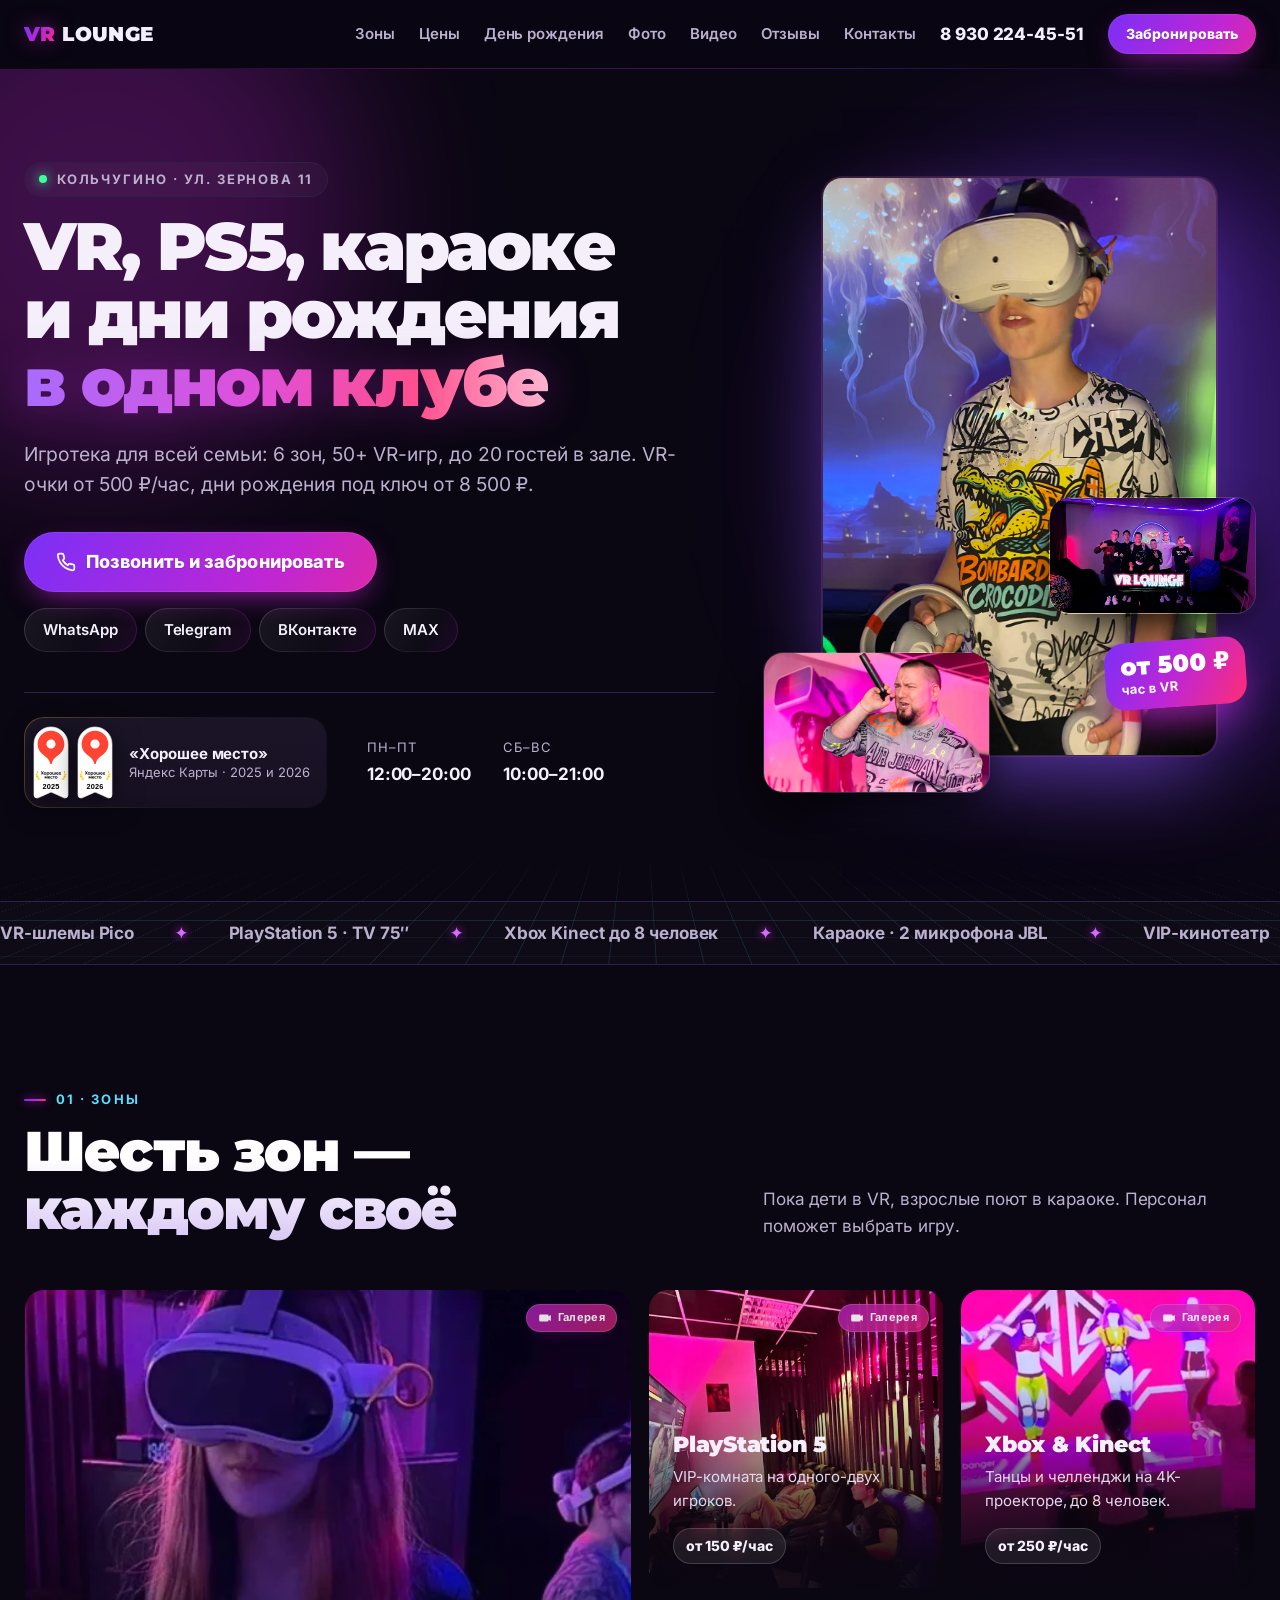
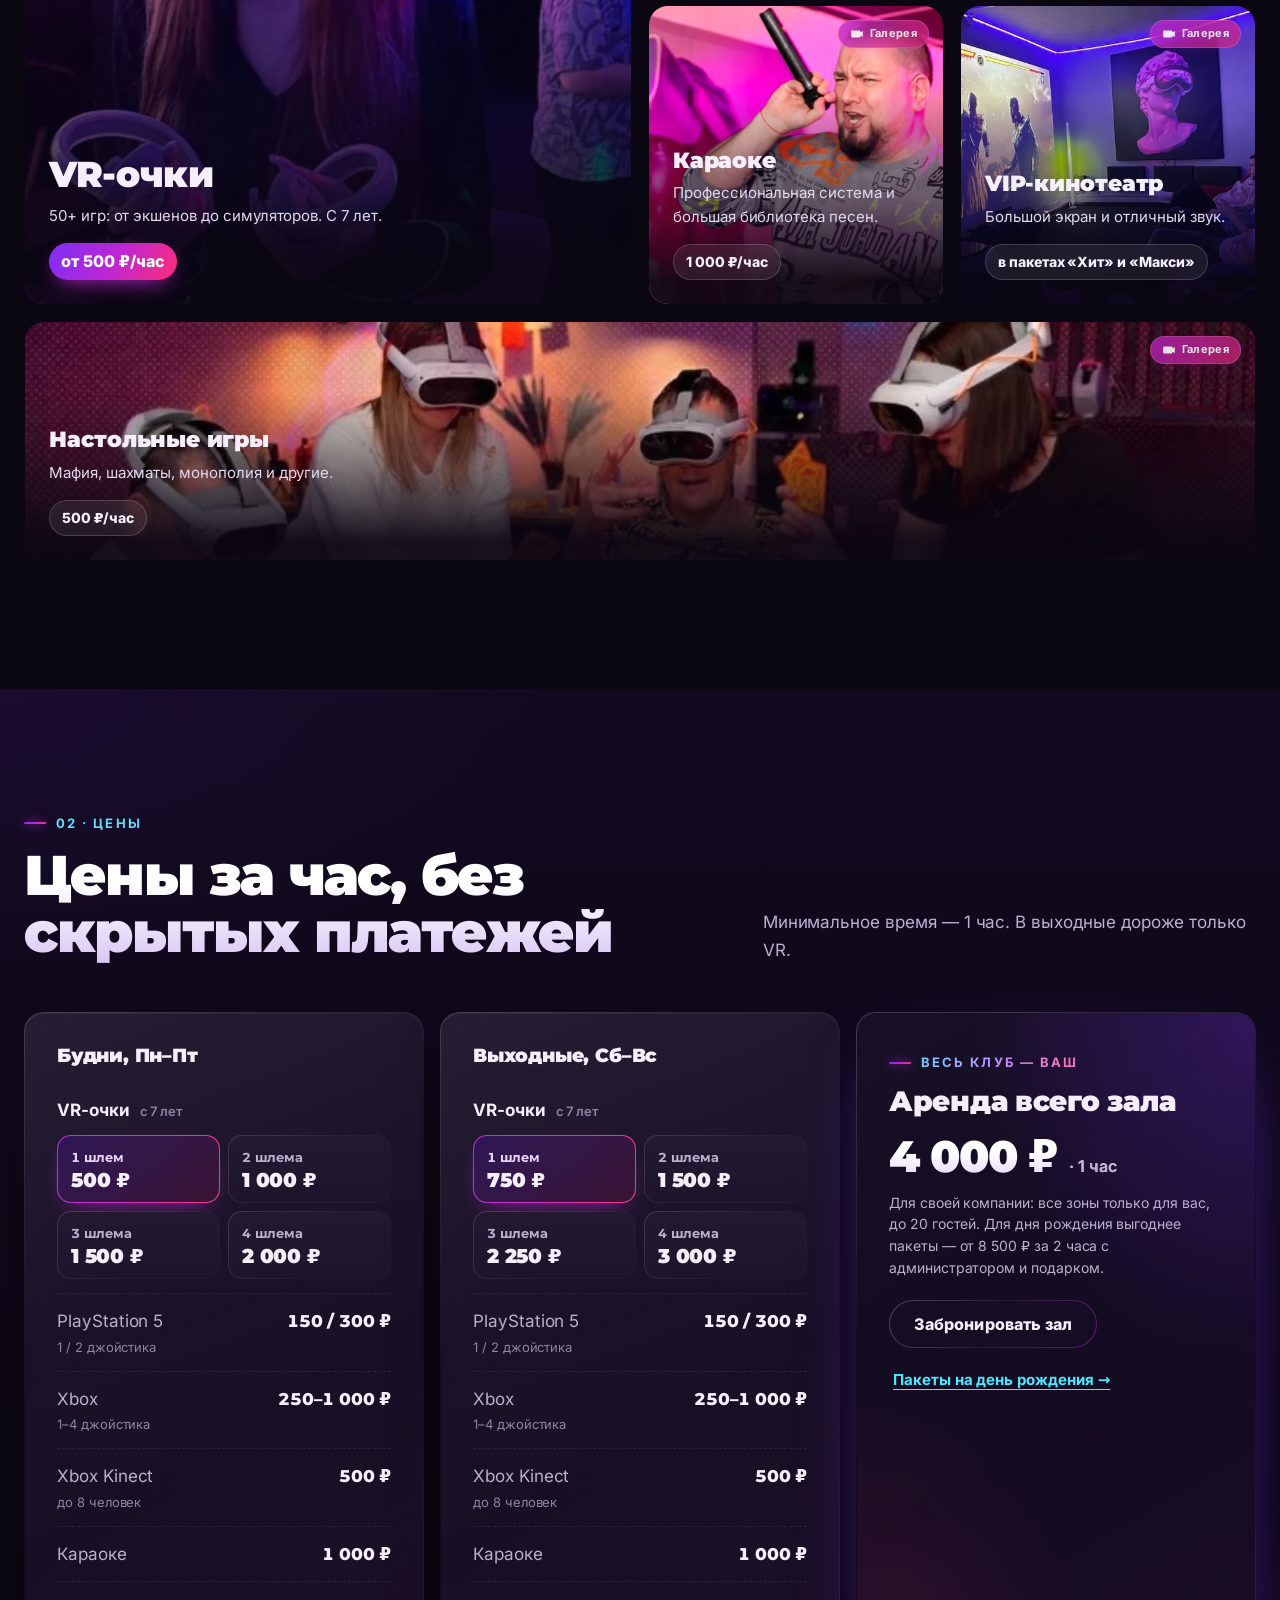
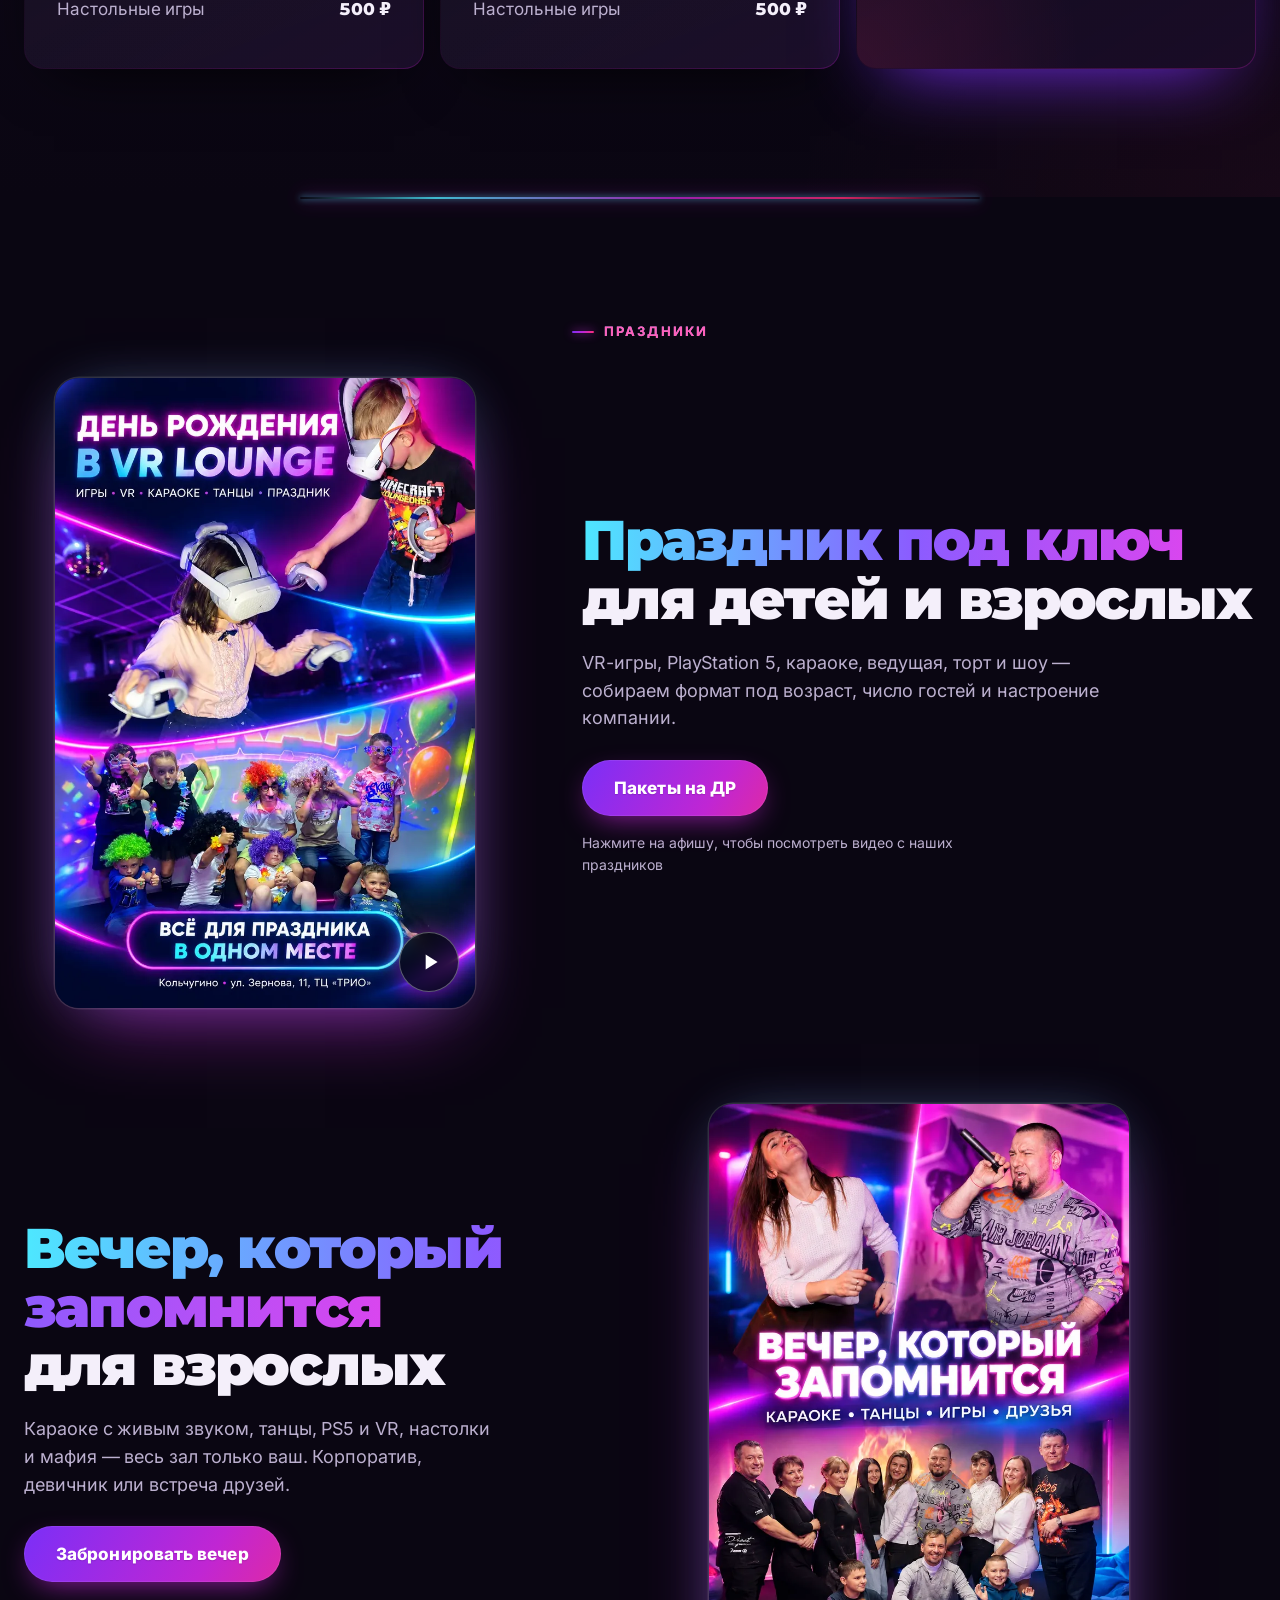
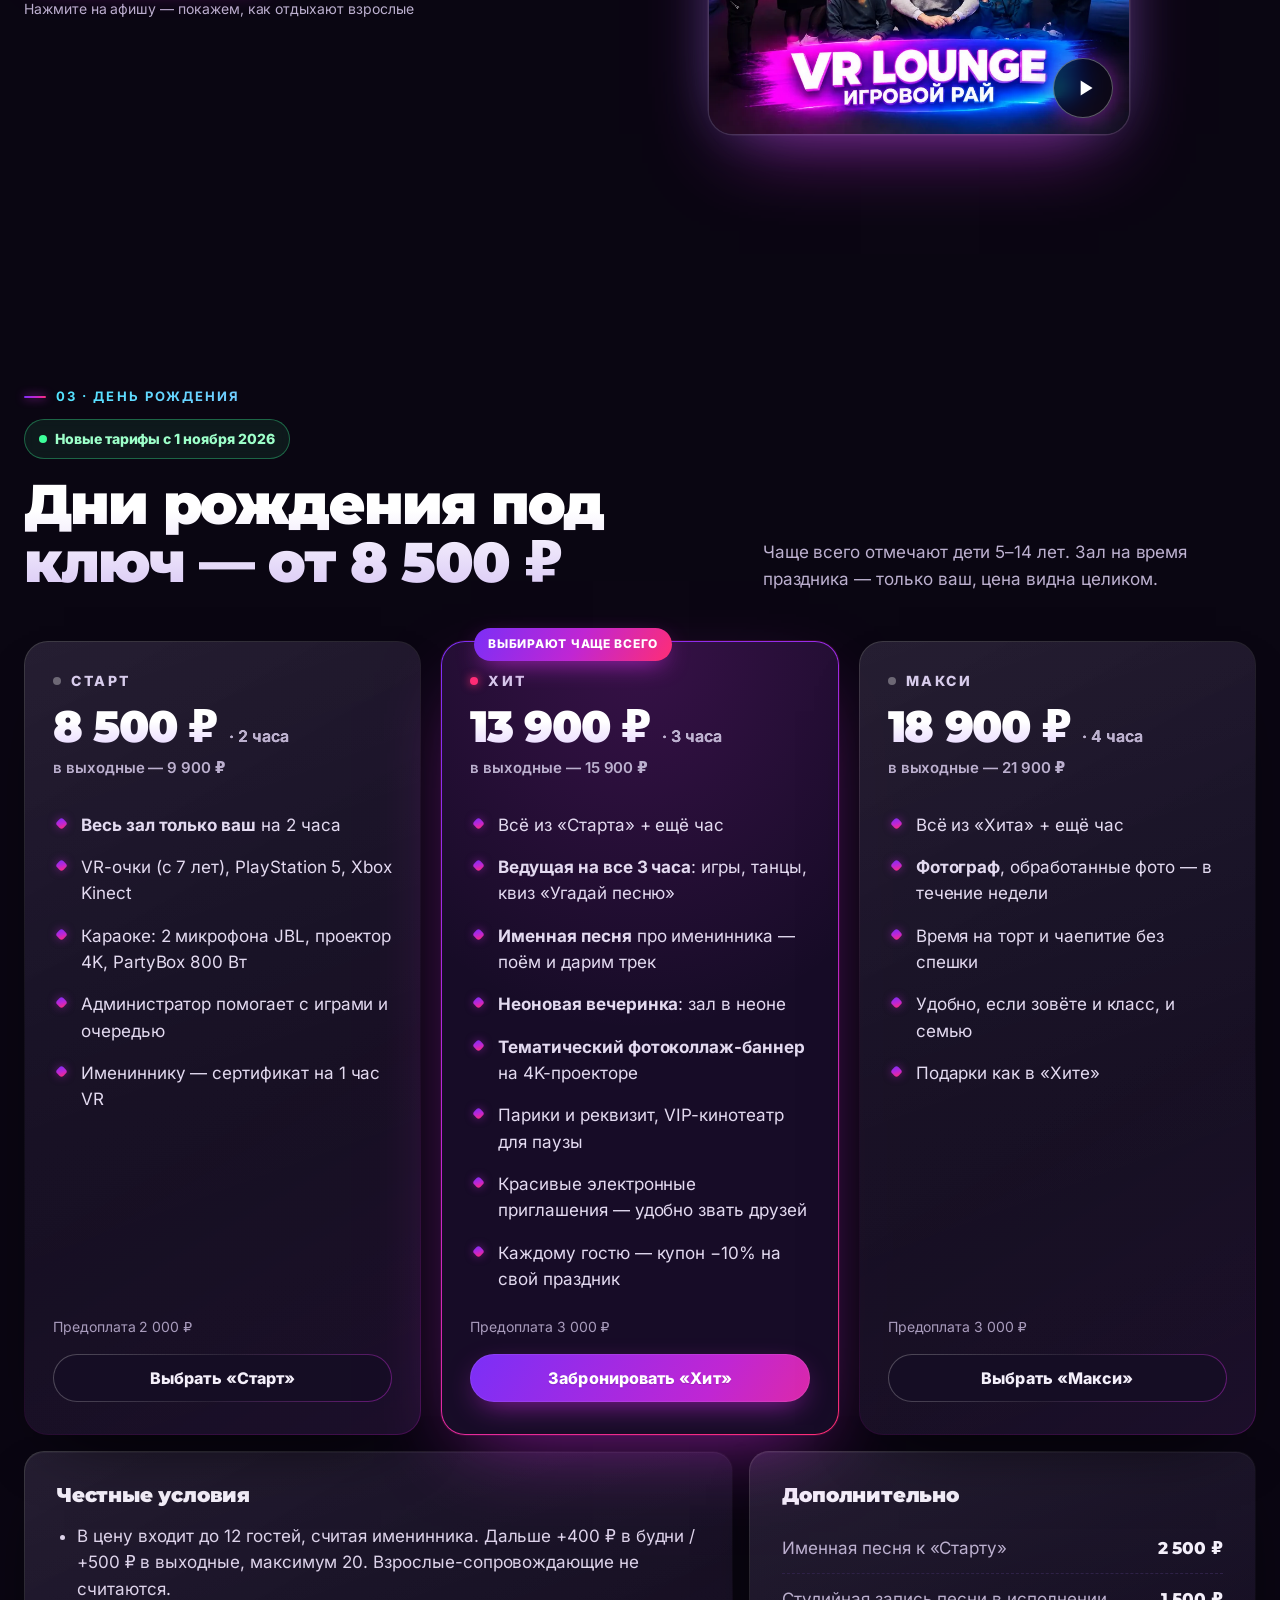
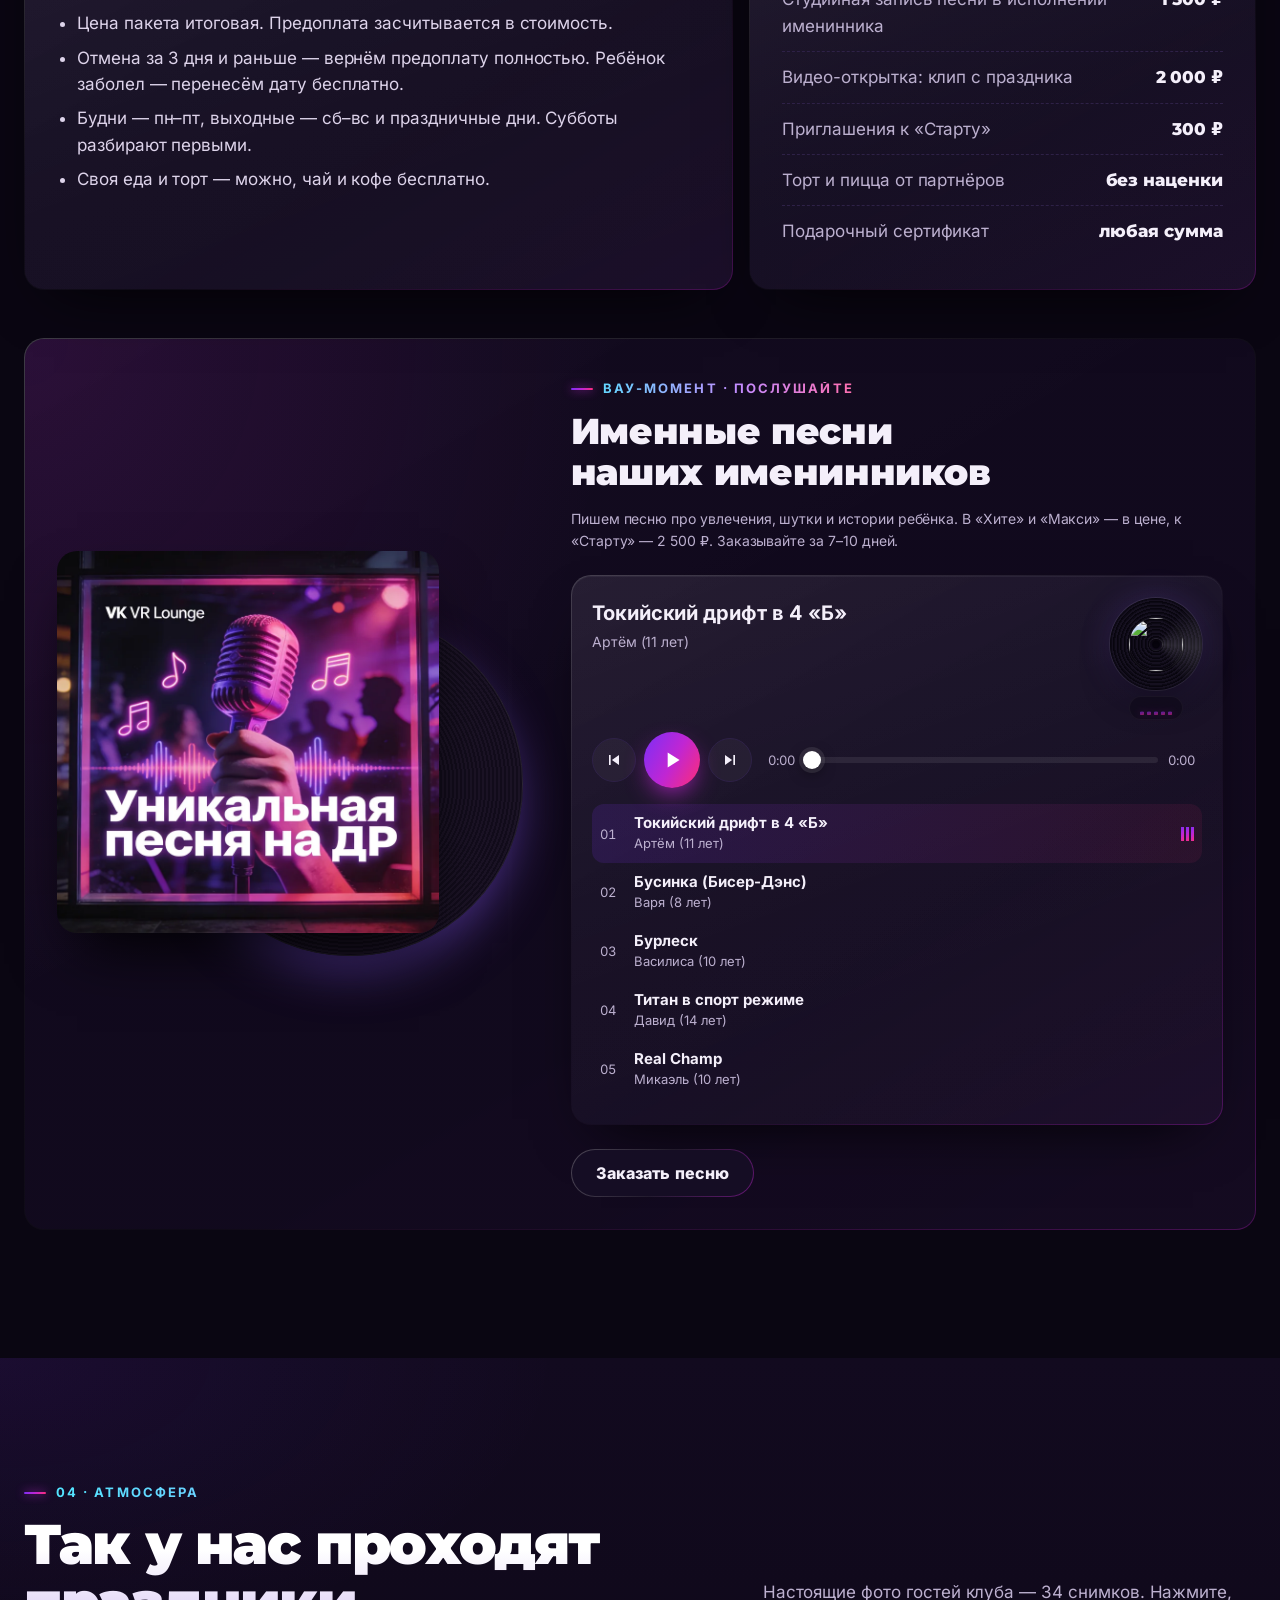
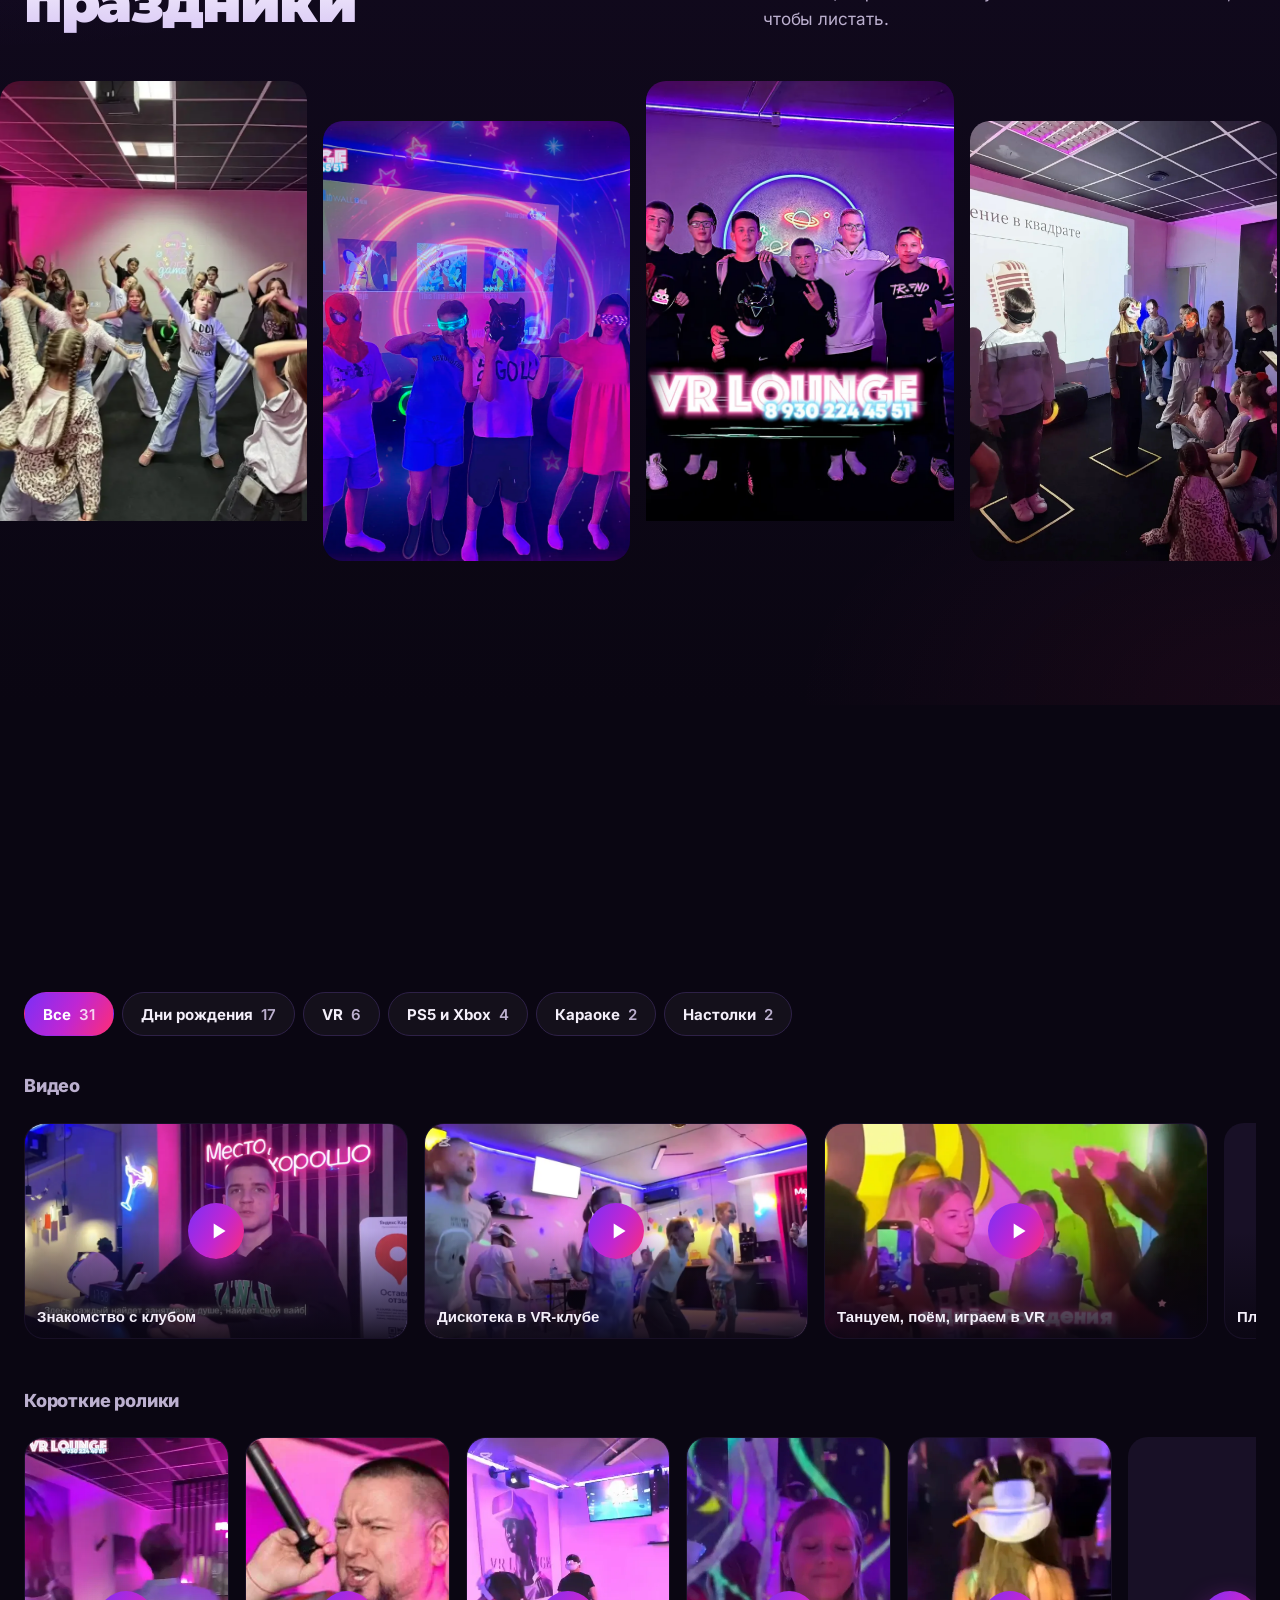
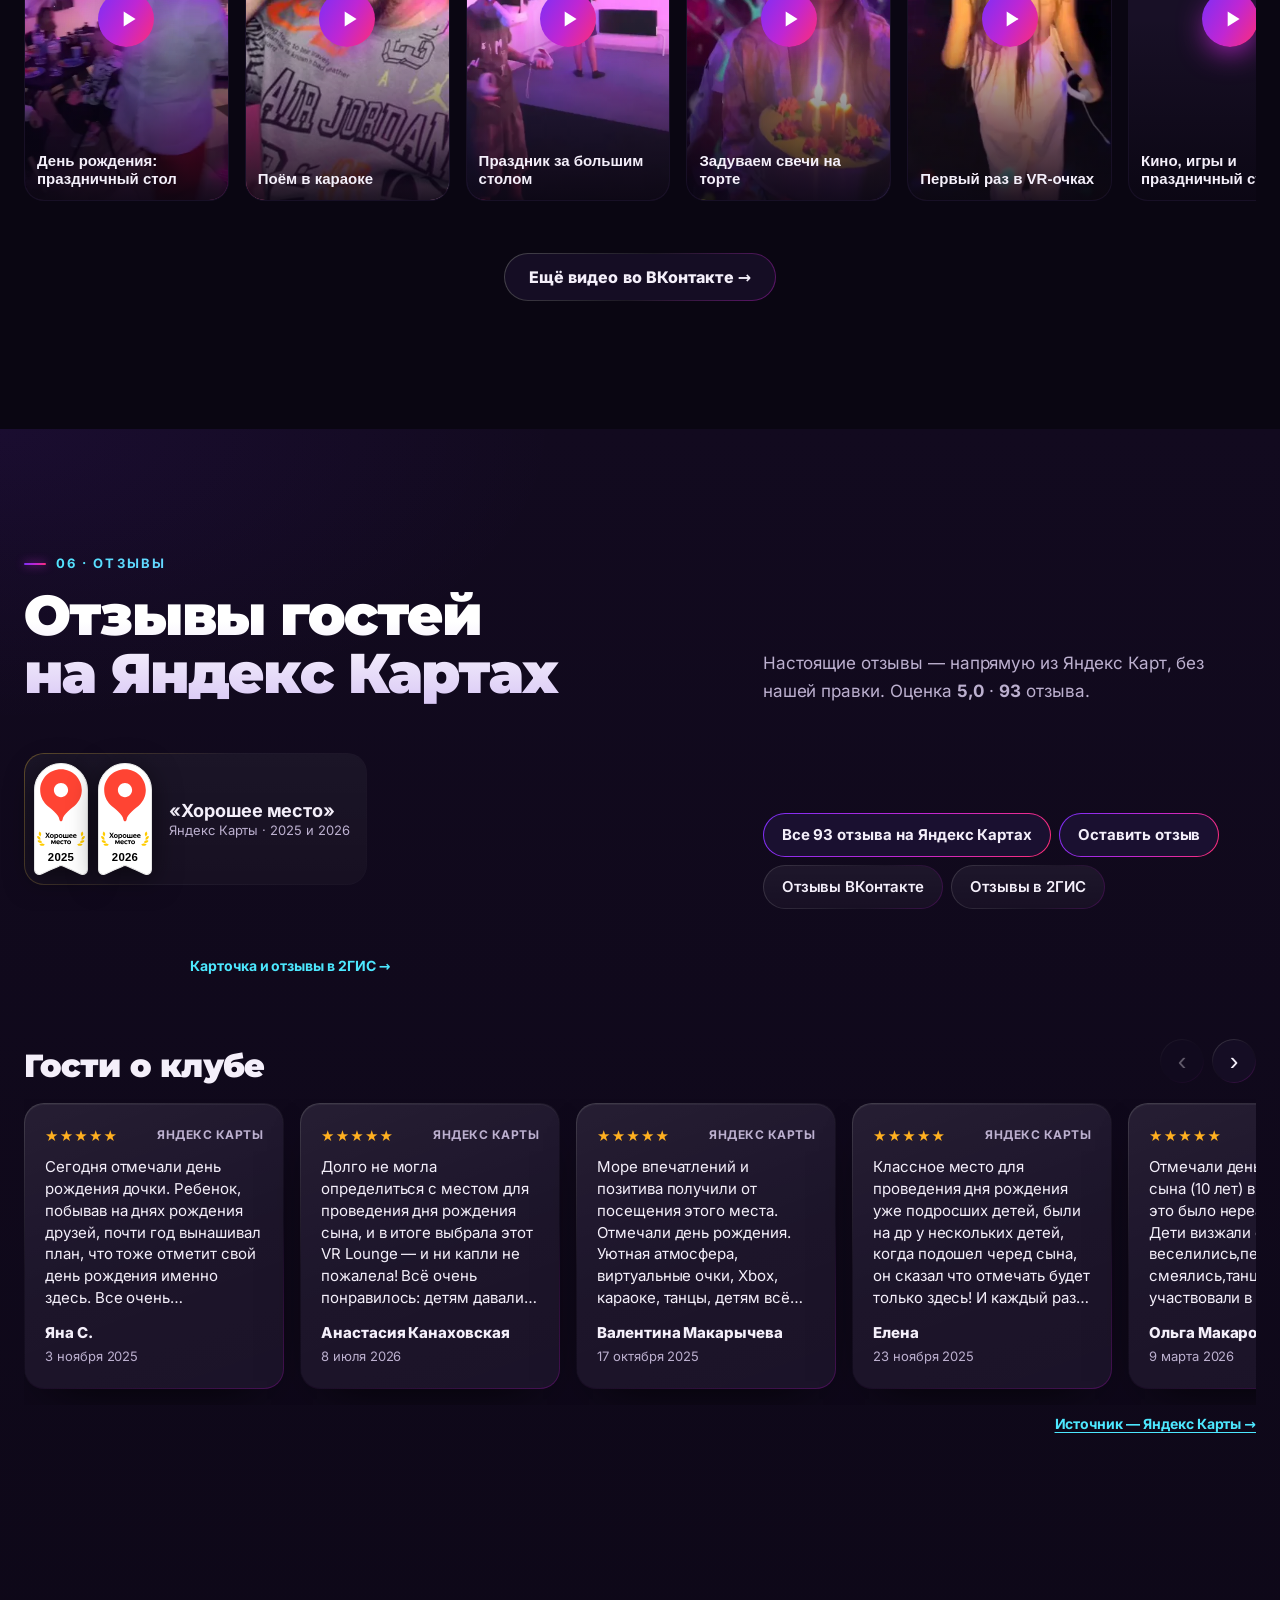
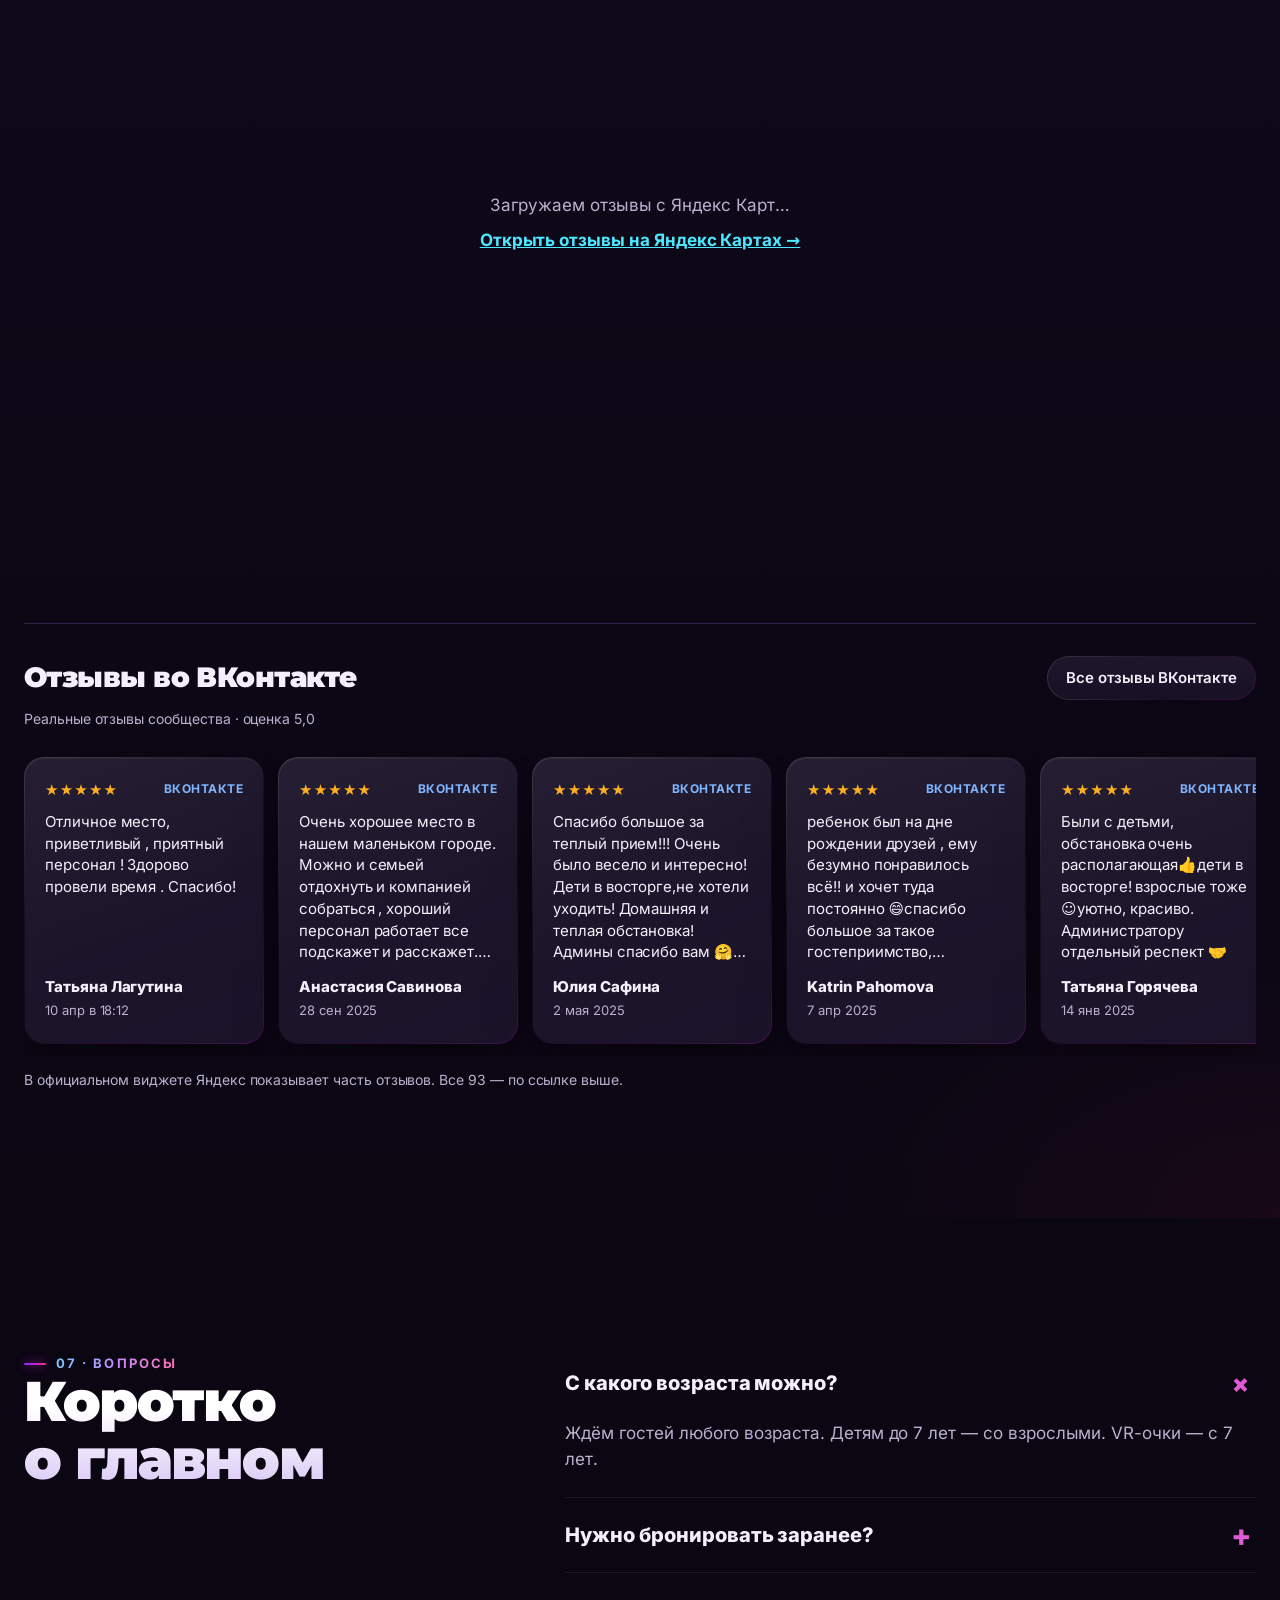
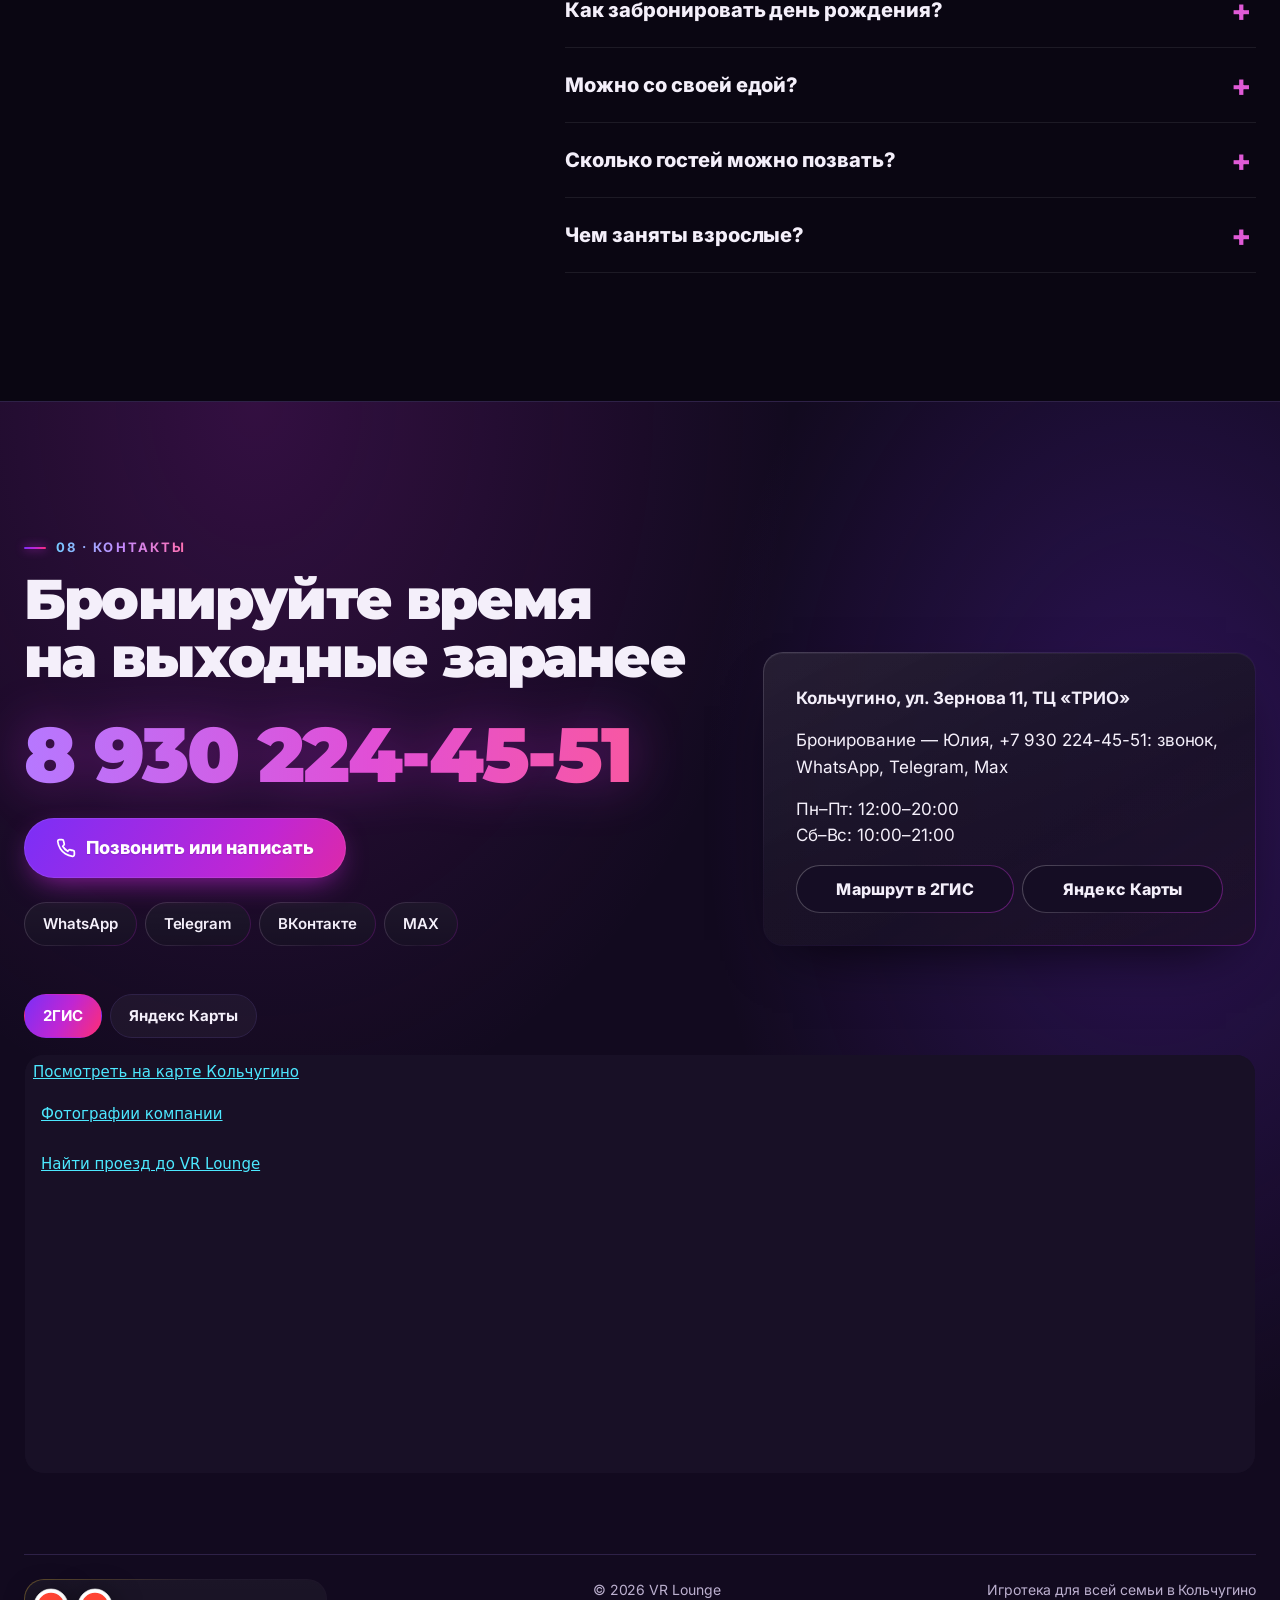
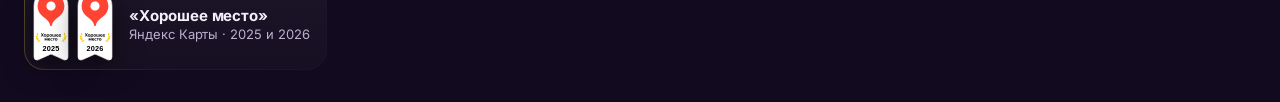
==== index.html @ b7d58460 "feat(player): винил с обложкой и гарантированный pulse EQ - Справа от названия: .pl__vinyl с cover, " ====
<!doctype html>
<html lang="ru">
<head>
<meta charset="utf-8">
<meta name="viewport" content="width=device-width, initial-scale=1, viewport-fit=cover">
<meta name="color-scheme" content="dark">
<meta name="robots" content="noindex, nofollow">
<meta name="theme-color" content="#0a0612">
<title>VR Lounge — VR-клуб и дни рождения в Кольчугино · 8 930 224 45 51</title>
<meta name="description" content="VR-очки от 500 ₽/час, PlayStation 5, Xbox Kinect, караоке, кинотеатр и настольные игры. Дни рождения под ключ от 8 500 ₽. Кольчугино, ул. Зернова 11.">
<meta property="og:title" content="VR Lounge — игротека для всей семьи в Кольчугино">
<meta property="og:image" content="img/og.jpg">
<link rel="icon" href="img/favicon.svg" type="image/svg+xml">
<link rel="apple-touch-icon" href="img/apple-touch-icon.png">
<link rel="preload" as="image" href="img/gallery-guest-20.webp">
<link rel="preload" as="font" type="font/woff2" href="fonts/mont-cyr.woff2" crossorigin>
<link rel="preload" as="font" type="font/woff2" href="fonts/inter-cyr.woff2" crossorigin>
<link rel="stylesheet" href="css/style.css">
<script type="application/ld+json">
{
  "@context": "https://schema.org",
  "@graph": [
    {
      "@type": "Review",
      "author": {
        "@type": "Person",
        "name": "Яна С."
      },
      "datePublished": "2025-11-03",
      "reviewBody": "Сегодня отмечали день рождения дочки. Ребенок, побывав на днях рождения друзей,  почти год вынашивал план, что тоже отметит свой день рождения именно здесь. Все очень понравилось, эмоций море. Каждый нашел дело по душе: кто-то участвовал в танцевальных батлах, кто-то играл в приставку, тусил в виртуальных очках и пр. Все вместе классно поиграли в «Мафию». Что мне, как родителю, особенно ценно, это то, что не нужно думать чем занять ораву детей 😁  \nКлассно, что в городе появилось место для таких уже чуть-чуть подростков) Батуты уже не интересны, кафе и.т.п. еще не интересны)) Идеальное место для празднования 👍🏻 Ребятам процветания 🫶🏻",
      "reviewRating": {
        "@type": "Rating",
        "ratingValue": "5",
        "bestRating": "5"
      },
      "itemReviewed": {
        "@type": "EntertainmentBusiness",
        "name": "VR Lounge"
      },
      "publisher": {
        "@type": "Organization",
        "name": "Яндекс Карты"
      },
      "url": "https://yandex.ru/maps/org/vr_lounge/5361992713/reviews/"
    },
    {
      "@type": "Review",
      "author": {
        "@type": "Person",
        "name": "Анастасия Канаховская"
      },
      "datePublished": "2026-07-08",
      "reviewBody": "Долго не могла определиться с местом для  проведения дня рождения сына, и в итоге выбрала этот VR Lounge — и ни капли не пожалела! Всё очень понравилось: детям давали свободу выбора, а приветливые администраторы с заботой помогали ребятам настроить гаджеты. Сын был в полном восторге, а самым трогательным моментом стала песня, посвящённая имениннику — это была настоящая вишенка на торте! Спасибо за чудесный праздник и атмосферу, обязательно вернёмся снова! 💛",
      "reviewRating": {
        "@type": "Rating",
        "ratingValue": "5",
        "bestRating": "5"
      },
      "itemReviewed": {
        "@type": "EntertainmentBusiness",
        "name": "VR Lounge"
      },
      "publisher": {
        "@type": "Organization",
        "name": "Яндекс Карты"
      },
      "url": "https://yandex.ru/maps/org/vr_lounge/5361992713/reviews/"
    },
    {
      "@type": "Review",
      "author": {
        "@type": "Person",
        "name": "Валентина Макарычева"
      },
      "datePublished": "2025-10-17",
      "reviewBody": "Море впечатлений и позитива получили от посещения этого места. Отмечали день рождения. Уютная атмосфера, виртуальные очки, Xbox, караоке, танцы, детям всё очень понравились и конечно же родителям. Хочется отметить администраторов Даниил и Хачатур, внимательные, вежливые, помогали детям разобраться с играми. Забыли свечи и даже свечи предоставили. В общем и целом шикарное место в городе для время проведения.",
      "reviewRating": {
        "@type": "Rating",
        "ratingValue": "5",
        "bestRating": "5"
      },
      "itemReviewed": {
        "@type": "EntertainmentBusiness",
        "name": "VR Lounge"
      },
      "publisher": {
        "@type": "Organization",
        "name": "Яндекс Карты"
      },
      "url": "https://yandex.ru/maps/org/vr_lounge/5361992713/reviews/"
    },
    {
      "@type": "Review",
      "author": {
        "@type": "Person",
        "name": "Елена"
      },
      "datePublished": "2025-11-23",
      "reviewBody": "Классное место для проведения дня рождения уже подросших детей, были на др у нескольких детей, когда подошел черед сына, он сказал что отмечать будет только здесь! И каждый раз дети не хотят уходить,  им всегда мало. Администраторы и ведущая следят чтоб никому из детей не было скучно, чтоб каждый был занят. Дети очень оценили новую услугу: песня про именинника! Ребенок был в восторге когда услышал песню про себя и слайд шоу со своими фотографиями на большом экране.",
      "reviewRating": {
        "@type": "Rating",
        "ratingValue": "5",
        "bestRating": "5"
      },
      "itemReviewed": {
        "@type": "EntertainmentBusiness",
        "name": "VR Lounge"
      },
      "publisher": {
        "@type": "Organization",
        "name": "Яндекс Карты"
      },
      "url": "https://yandex.ru/maps/org/vr_lounge/5361992713/reviews/"
    },
    {
      "@type": "Review",
      "author": {
        "@type": "Person",
        "name": "Ольга Макарова"
      },
      "datePublished": "2026-03-09",
      "reviewBody": "Отмечали день рождения сына (10 лет) в VR Lounge — это было нереально круто! Дети визжали от восторга, веселились,пели смеялись,танцевали, участвовали в конкурсах, играли в игры с VR‑очками.  Персонал — просто супер: терпеливые, весёлые и зажигательные! Зона отдыха удобная. Сын говорит, это лучший ДР в его жизни! Спасибо огромное! Будем рекомендовать вас всем друзьям!",
      "reviewRating": {
        "@type": "Rating",
        "ratingValue": "5",
        "bestRating": "5"
      },
      "itemReviewed": {
        "@type": "EntertainmentBusiness",
        "name": "VR Lounge"
      },
      "publisher": {
        "@type": "Organization",
        "name": "Яндекс Карты"
      },
      "url": "https://yandex.ru/maps/org/vr_lounge/5361992713/reviews/"
    },
    {
      "@type": "Review",
      "author": {
        "@type": "Person",
        "name": "Сергей Ц."
      },
      "datePublished": "2025-04-20",
      "reviewBody": "По моему единственное место в городе где можно уйти от повседневной суеты. \nVIP-зал с огромным экраном и хорошей акустикой позволяют погрузиться и прочувствовать графику и детализацию 5 SonyPlaystation, разнообразие игр не даст соскучится, а дружелюбный и заботливый персонал всегда рядом и помогает по необходимости .\nТак же есть очки виртуальной реальности, от них дети были просто в восторге.\nНа входе попросили снять обувь(везде мягкий ковролин), был в белых носках и на удивление спустя двух часов нахождения там, они остались белыми)). \nВообщем мне и моим детям очень понравилось. Отдельно хочу выделить администратора Даниила, дружелюбный, харизматичный парень все объяснил и показал так как сам не сразу разобрался  с играми.",
      "reviewRating": {
        "@type": "Rating",
        "ratingValue": "5",
        "bestRating": "5"
      },
      "itemReviewed": {
        "@type": "EntertainmentBusiness",
        "name": "VR Lounge"
      },
      "publisher": {
        "@type": "Organization",
        "name": "Яндекс Карты"
      },
      "url": "https://yandex.ru/maps/org/vr_lounge/5361992713/reviews/"
    }
  ]
}
</script>
</head>
<body>
<a class="skip" href="#main">К содержимому</a>
<header class="top" id="top">
  <div class="wrap top__in">
    <a class="logo" href="#top" aria-label="VR Lounge — наверх"><span class="logo__mark">VR</span> LOUNGE</a>
    <nav class="nav" aria-label="Разделы">
      <a href="#zones">Зоны</a><a href="#prices">Цены</a><a href="#party">День рождения</a><a href="#gallery">Фото</a><a href="#video">Видео</a><a href="#reviews">Отзывы</a><a href="#contacts">Контакты</a>
    </nav>
    <a class="top__phone" href="tel:+79302244551">8 930 224-45-51</a>
    <a class="btn btn--sm" href="tel:+79302244551" data-book>Забронировать</a>
  </div>
</header>

<main id="main">
<section class="hero" aria-labelledby="h1">
  <div class="hero__bg" aria-hidden="true"><span class="hero__photo"></span><span class="orb orb--a"></span><span class="orb orb--b"></span><span class="grid-floor"></span></div>
  <div class="wrap hero__in">
    <div class="hero__copy">
     <div class="hero__first">
      <picture class="hero__art" aria-hidden="true"><source media="(max-width:700px)" srcset="img/hero-collage-600.webp 600w, img/hero-collage.webp 900w" sizes="(max-width:700px) 120vw"><img src="[data-uri]" alt="" width="900" height="1000" fetchpriority="high"></picture>
      <p class="eyebrow"><span class="dot"></span> Кольчугино · ул. Зернова 11</p>
      <h1 id="h1">VR, PS5, караоке<br>и&nbsp;дни рождения<br><span class="grad">в&nbsp;одном клубе</span></h1>
      <p class="lead">Игротека для всей семьи:<span class="lead__more"> 6&nbsp;зон, 50+ VR-игр, до&nbsp;20&nbsp;гостей в&nbsp;зале.</span> VR-очки от&nbsp;500&nbsp;₽/&#8288;час, дни рождения под&nbsp;ключ от&nbsp;8&nbsp;500&nbsp;₽.</p>
      <div class="cta">
        <a class="btn btn--xl" href="tel:+79302244551" data-book><svg class="i-phone" aria-hidden="true" viewBox="0 0 24 24"><path d="M22 16.92v3a2 2 0 0 1-2.18 2 19.8 19.8 0 0 1-8.63-3.07 19.5 19.5 0 0 1-6-6A19.8 19.8 0 0 1 2.12 4.18 2 2 0 0 1 4.11 2h3a2 2 0 0 1 2 1.72c.13.96.36 1.9.7 2.81a2 2 0 0 1-.45 2.11L8.09 9.91a16 16 0 0 0 6 6l1.27-1.27a2 2 0 0 1 2.11-.45c.91.34 1.85.57 2.81.7A2 2 0 0 1 22 16.92z"/></svg>Позвонить и забронировать</a>
        <div class="msg">
          <a class="chip" href="https://wa.me/79302244551">WhatsApp</a><a class="chip" href="https://t.me/YulaAlex">Telegram</a>
          <a class="chip" href="https://vk.me/vr_lounge">ВКонтакте</a>
          <a class="chip" href="https://max.ru/u/f9LHodD0cOKSx9uuDZ-6hXAbDeN5QP3qLkAMXoGyU8OJMya8zv9ih77FB_w">MAX</a>
        </div>
        <a class="btn btn--ghost hero__alt" href="#party">Пакеты на день рождения</a>
      </div>
     </div>
      <div class="hero__meta"><a class="gp" href="https://yandex.ru/maps/org/vr_lounge/5361992713/reviews/" aria-label="Награда Яндекс Карт «Хорошее место» 2025 и 2026 — читать отзывы"><img src="img/yandex-good-place-2025.svg" alt="Хорошее место 2025" width="54" height="110"><img src="img/yandex-good-place-2026.svg" alt="Хорошее место 2026" width="54" height="110"><span class="gp__t"><b>«Хорошее место»</b>Яндекс Карты · 2025 и 2026</span></a><dl class="hours">
        <div><dt>Пн–Пт</dt><dd>12:00–20:00</dd></div>
        <div><dt>Сб–Вс</dt><dd>10:00–21:00</dd></div>
      </dl></div>
    </div>
    <div class="hero__media" data-tilt>
      <figure class="ph ph--main"><img src="img/gallery-guest-20.webp" alt="Ребёнок в VR-шлеме играет в клубе VR Lounge" width="1200" height="1600" fetchpriority="high"></figure>
      <figure class="ph ph--b"><img src="img/zone-karaoke.webp" alt="Караоке в VR Lounge" width="800" height="500"></figure>
      <figure class="ph ph--c"><img src="img/gallery-guest-03.webp" alt="Неоновая вывеска VR Lounge" width="1600" height="900"></figure>
      <div class="badge" aria-hidden="true"><b>от 500 ₽</b><span>час в VR</span></div>
    </div>
  </div>
  <div class="ticker" aria-label="Что есть в клубе" role="region"><ul class="ticker__track">
    <li>VR-шлемы Pico</li><li>PlayStation 5 · TV 75″</li><li>Xbox Kinect до 8 человек</li><li>Караоке · 2 микрофона JBL</li><li>VIP-кинотеатр</li><li>Настольные игры и мафия</li><li>Проектор 4K</li>
  </ul></div>
</section>

<section class="sec" id="zones" aria-labelledby="zones-h">
  <div class="wrap">
    <header class="sec__head"><p class="kicker">01 · Зоны</p><h2 id="zones-h">Шесть зон — каждому своё</h2><p class="sec__note">Пока дети в VR, взрослые поют в караоке. Персонал поможет выбрать игру.</p></header>
    <div class="zones">
      <article class="zone zone--big" data-zone="vr" role="button" tabindex="0" aria-label="Открыть фотогалерею: VR-очки"><img src="img/zone-vr.webp" alt="" loading="lazy" width="800" height="500"><div class="zone__t"><h3>VR-очки</h3><p>50+ игр: от экшенов до симуляторов. С 7 лет.</p><p class="price">от 500 ₽/час</p></div><span class="zone__gal" aria-hidden="true"><svg viewBox="0 0 24 24"><path d="M4 6h12a2 2 0 0 1 2 2v8a2 2 0 0 1-2 2H4a2 2 0 0 1-2-2V8a2 2 0 0 1 2-2zm14 3 4-2v10l-4-2V9z"/></svg>Галерея</span></article>
      <article class="zone" data-zone="ps5" role="button" tabindex="0" aria-label="Открыть фотогалерею: PlayStation 5"><img src="img/zone-ps5.webp" alt="" loading="lazy" width="800" height="500"><div class="zone__t"><h3>PlayStation 5</h3><p>VIP-комната на одного-двух игроков.</p><p class="price">от 150 ₽/час</p></div><span class="zone__gal" aria-hidden="true"><svg viewBox="0 0 24 24"><path d="M4 6h12a2 2 0 0 1 2 2v8a2 2 0 0 1-2 2H4a2 2 0 0 1-2-2V8a2 2 0 0 1 2-2zm14 3 4-2v10l-4-2V9z"/></svg>Галерея</span></article>
      <article class="zone" data-zone="xbox" role="button" tabindex="0" aria-label="Открыть фотогалерею: Xbox и Kinect"><img src="img/zone-xbox.webp" alt="" loading="lazy" width="800" height="500"><div class="zone__t"><h3>Xbox &amp; Kinect</h3><p>Танцы и челленджи на 4K-проекторе, до 8 человек.</p><p class="price">от 250 ₽/час</p></div><span class="zone__gal" aria-hidden="true"><svg viewBox="0 0 24 24"><path d="M4 6h12a2 2 0 0 1 2 2v8a2 2 0 0 1-2 2H4a2 2 0 0 1-2-2V8a2 2 0 0 1 2-2zm14 3 4-2v10l-4-2V9z"/></svg>Галерея</span></article>
      <article class="zone" data-zone="karaoke" role="button" tabindex="0" aria-label="Открыть фотогалерею: Караоке"><img src="img/zone-karaoke.webp" alt="" loading="lazy" width="800" height="500"><div class="zone__t"><h3>Караоке</h3><p>Профессиональная система и большая библиотека песен.</p><p class="price">1 000 ₽/час</p></div><span class="zone__gal" aria-hidden="true"><svg viewBox="0 0 24 24"><path d="M4 6h12a2 2 0 0 1 2 2v8a2 2 0 0 1-2 2H4a2 2 0 0 1-2-2V8a2 2 0 0 1 2-2zm14 3 4-2v10l-4-2V9z"/></svg>Галерея</span></article>
      <article class="zone" data-zone="cinema" role="button" tabindex="0" aria-label="Открыть фотогалерею: VIP-кинотеатр"><img src="img/zone-cinema.webp" alt="" loading="lazy" width="800" height="500"><div class="zone__t"><h3>VIP-кинотеатр</h3><p>Большой экран и отличный звук.</p><p class="price">в пакетах «Хит» и «Макси»</p></div><span class="zone__gal" aria-hidden="true"><svg viewBox="0 0 24 24"><path d="M4 6h12a2 2 0 0 1 2 2v8a2 2 0 0 1-2 2H4a2 2 0 0 1-2-2V8a2 2 0 0 1 2-2zm14 3 4-2v10l-4-2V9z"/></svg>Галерея</span></article>
      <article class="zone" data-zone="boardgames" role="button" tabindex="0" aria-label="Открыть фотогалерею: Настольные игры"><img src="img/zone-boardgames.webp" alt="" loading="lazy" width="800" height="500"><div class="zone__t"><h3>Настольные игры</h3><p>Мафия, шахматы, монополия и другие.</p><p class="price">500 ₽/час</p></div><span class="zone__gal" aria-hidden="true"><svg viewBox="0 0 24 24"><path d="M4 6h12a2 2 0 0 1 2 2v8a2 2 0 0 1-2 2H4a2 2 0 0 1-2-2V8a2 2 0 0 1 2-2zm14 3 4-2v10l-4-2V9z"/></svg>Галерея</span></article>
    </div>
  </div>
</section>

<section class="sec sec--alt" id="prices" aria-labelledby="prices-h">
  <div class="wrap">
    <header class="sec__head"><p class="kicker">02 · Цены</p><h2 id="prices-h">Цены за час, без скрытых платежей</h2><p class="sec__note">Минимальное время — 1 час. В выходные дороже только VR.</p></header>
    <div class="tabs" role="tablist" aria-label="Тариф">
      <button role="tab" aria-selected="true" aria-controls="t-wd" id="b-wd"><b>Будни</b><span>пн–пт · 12–20</span></button>
      <button role="tab" aria-selected="false" aria-controls="t-we" id="b-we"><b>Выходные</b><span>сб–вс · 10–21</span></button>
    </div>
    <div class="prices">
      <div class="ptable" id="t-wd" role="tabpanel" aria-labelledby="b-wd">
        <h3 class="ptable__h">Будни, Пн–Пт</h3>
        <dl>
          <div class="prow--vr"><dt>VR-очки <small>с 7 лет</small></dt><dd><ul class="seats"><li><span>1 шлем</span><b>500 ₽</b></li><li><span>2 шлема</span><b>1 000 ₽</b></li><li><span>3 шлема</span><b>1 500 ₽</b></li><li><span>4 шлема</span><b>2 000 ₽</b></li></ul></dd></div>
          <div><dt>PlayStation 5 <small>1 / 2 джойстика</small></dt><dd>150 / 300 ₽</dd></div>
          <div><dt>Xbox <small>1–4 джойстика</small></dt><dd>250–1 000 ₽</dd></div>
          <div><dt>Xbox Kinect <small>до 8 человек</small></dt><dd>500 ₽</dd></div>
          <div><dt>Караоке</dt><dd>1 000 ₽</dd></div>
          <div><dt>Настольные игры</dt><dd>500 ₽</dd></div>
        </dl>
      </div>
      <div class="ptable" id="t-we" role="tabpanel" aria-labelledby="b-we">
        <h3 class="ptable__h">Выходные, Сб–Вс</h3>
        <dl>
          <div class="prow--vr"><dt>VR-очки <small>с 7 лет</small></dt><dd><ul class="seats"><li><span>1 шлем</span><b>750 ₽</b></li><li><span>2 шлема</span><b>1 500 ₽</b></li><li><span>3 шлема</span><b>2 250 ₽</b></li><li><span>4 шлема</span><b>3 000 ₽</b></li></ul></dd></div>
          <div><dt>PlayStation 5 <small>1 / 2 джойстика</small></dt><dd>150 / 300 ₽</dd></div>
          <div><dt>Xbox <small>1–4 джойстика</small></dt><dd>250–1 000 ₽</dd></div>
          <div><dt>Xbox Kinect <small>до 8 человек</small></dt><dd>500 ₽</dd></div>
          <div><dt>Караоке</dt><dd>1 000 ₽</dd></div>
          <div><dt>Настольные игры</dt><dd>500 ₽</dd></div>
        </dl>
      </div>
      <aside class="hall">
        <p class="kicker">Весь клуб — ваш</p>
        <h3>Аренда всего зала</h3>
        <p class="hall__price">4 000 ₽ <span>· 1 час</span></p>
        <p class="small">Для своей компании: все зоны только для вас, до 20 гостей. Для дня рождения выгоднее пакеты — от 8 500 ₽ за 2 часа с администратором и подарком.</p>
        <a class="btn btn--ghost" href="tel:+79302244551" data-book="Аренда всего зала">Забронировать зал</a>
        <a class="link hall__link" href="#party">Пакеты на день рождения →</a>
      </aside>
    </div>
  </div>
</section>

<section class="sec fest" id="fest" aria-labelledby="fest-h">
  <div class="wrap">
    <p class="kicker fest__k">Праздники</p>
    <div class="frow">
      <button type="button" class="fposter" data-vplay data-type="video" data-id="456239237" data-hash="" data-o="h" data-title="По-настоящему весёлый день рождения" aria-label="Смотреть видео с наших праздников"><img src="img/poster-birthday.webp" alt="Афиша: день рождения в VR Lounge — игры, VR, караоке, танцы" width="768" height="1152" loading="lazy" decoding="async"><span class="fposter__play" aria-hidden="true"><svg viewBox="0 0 24 24"><path d="M8 5v14l11-7z"/></svg></span></button>
      <div class="frow__txt">
        <h2 id="fest-h" class="fest__h"><span class="grad2">Праздник под&nbsp;ключ</span><br>для детей и&nbsp;взрослых</h2>
        <p>VR-игры, PlayStation&nbsp;5, караоке, ведущая, торт и&nbsp;шоу&nbsp;— собираем формат под возраст, число гостей и&nbsp;настроение компании.</p>
        <a class="btn" href="#party">Пакеты на ДР</a>
        <p class="small fest__hint">Нажмите на афишу, чтобы посмотреть видео с&nbsp;наших праздников</p>
      </div>
    </div>
    <div class="frow frow--rev">
      <button type="button" class="fposter" data-vplay data-type="video" data-id="456239306" data-hash="" data-o="v" data-title="Устрой праздник для своих" aria-label="Смотреть видео: вечер для взрослой компании"><img src="img/poster-evening.webp" alt="Афиша: вечер, который запомнится — караоке, танцы, игры, друзья" width="768" height="1152" loading="lazy" decoding="async"><span class="fposter__play" aria-hidden="true"><svg viewBox="0 0 24 24"><path d="M8 5v14l11-7z"/></svg></span></button>
      <div class="frow__txt">
        <h2 class="fest__h"><span class="grad2">Вечер, который запомнится</span><br>для взрослых</h2>
        <p>Караоке с&nbsp;живым звуком, танцы, PS5 и&nbsp;VR, настолки и&nbsp;мафия&nbsp;— весь зал только ваш. Корпоратив, девичник или встреча друзей.</p>
        <a class="btn" href="tel:+79302244551" data-book="Вечер для взрослых">Забронировать вечер</a>
        <p class="small fest__hint">Нажмите на афишу&nbsp;— покажем, как отдыхают взрослые</p>
      </div>
    </div>
  </div>
</section>

<section class="sec" id="party" aria-labelledby="party-h">
  <div class="wrap">
    <header class="sec__head"><p class="kicker">03 · День рождения</p><p class="newtariff"><span>Новые тарифы с 1 ноября 2026</span></p><h2 id="party-h">Дни рождения под ключ — от 8 500 ₽</h2><p class="sec__note">Чаще всего отмечают дети 5–14 лет. Зал на время праздника — только ваш, цена видна целиком.</p></header>
    <div class="packs">
      <article class="pack"><p class="pack__name">Старт</p><p class="pack__price">8 500 ₽ <span>· 2 часа</span></p><p class="pack__we">в выходные — 9 900 ₽</p>
        <ul><li><b>Весь зал только ваш</b> на 2 часа</li><li>VR-очки (с 7 лет), PlayStation 5, Xbox Kinect</li><li>Караоке: 2 микрофона JBL, проектор 4K, PartyBox 800 Вт</li><li>Администратор помогает с играми и очередью</li><li>Имениннику — сертификат на 1 час VR</li></ul>
        <p class="pack__fine">Предоплата 2 000 ₽</p>
        <a class="btn btn--ghost" href="tel:+79302244551" data-book="Пакет «Старт»">Выбрать «Старт»</a></article>
      <article class="pack pack--hot"><p class="pack__tag">Выбирают чаще всего</p><p class="pack__name">Хит</p><p class="pack__price">13 900 ₽ <span>· 3 часа</span></p><p class="pack__we">в выходные — 15 900 ₽</p>
        <ul><li>Всё из «Старта» + ещё час</li><li><b>Ведущая на все 3 часа</b>: игры, танцы, квиз «Угадай песню»</li><li><b>Именная песня</b> про именинника — поём и дарим трек</li><li><b>Неоновая вечеринка</b>: зал в неоне</li><li><b>Тематический фотоколлаж-баннер</b> на 4K-проекторе</li><li>Парики и реквизит, VIP-кинотеатр для паузы</li><li>Красивые электронные приглашения — удобно звать друзей</li><li>Каждому гостю — купон −10% на свой праздник</li></ul>
        <p class="pack__fine">Предоплата 3 000 ₽</p>
        <a class="btn" href="https://wa.me/79302244551" data-book="Пакет «Хит»">Забронировать «Хит»</a></article>
      <article class="pack"><p class="pack__name">Макси</p><p class="pack__price">18 900 ₽ <span>· 4 часа</span></p><p class="pack__we">в выходные — 21 900 ₽</p>
        <ul><li>Всё из «Хита» + ещё час</li><li><b>Фотограф</b>, обработанные фото — в течение недели</li><li>Время на торт и чаепитие без спешки</li><li>Удобно, если зовёте и класс, и семью</li><li>Подарки как в «Хите»</li></ul>
        <p class="pack__fine">Предоплата 3 000 ₽</p>
        <a class="btn btn--ghost" href="tel:+79302244551" data-book="Пакет «Макси»">Выбрать «Макси»</a></article>
    </div>
    <div class="terms">
      <div><h3>Честные условия</h3><ul>
        <li>В цену входит до 12 гостей, считая именинника. Дальше +400 ₽ в будни / +500 ₽ в выходные, максимум 20. Взрослые-сопровождающие не считаются.</li>
        <li>Цена пакета итоговая. Предоплата засчитывается в стоимость.</li>
        <li>Отмена за 3 дня и раньше — вернём предоплату полностью. Ребёнок заболел — перенесём дату бесплатно.</li>
        <li>Будни — пн–пт, выходные — сб–вс и праздничные дни. Субботы разбирают первыми.</li>
        <li>Своя еда и торт — можно, чай и кофе бесплатно.</li></ul></div>
      <div><h3>Дополнительно</h3><dl>
        <div><dt>Именная песня к «Старту»</dt><dd>2 500 ₽</dd></div>
        <div><dt>Студийная запись песни в исполнении именинника</dt><dd>1 500 ₽</dd></div>
        <div><dt>Видео-открытка: клип с праздника</dt><dd>2 000 ₽</dd></div>
        <div><dt>Приглашения к «Старту»</dt><dd>300 ₽</dd></div>
        <div><dt>Торт и пицца от партнёров</dt><dd>без наценки</dd></div>
        <div><dt>Подарочный сертификат</dt><dd>любая сумма</dd></div></dl></div>
    </div>
    <div class="player" id="songs">
      <div class="player__art"><img src="img/birthday-song-banner.webp" alt="" width="800" height="800" loading="lazy"><span class="disc" aria-hidden="true"></span></div>
      <div class="player__main">
        <p class="kicker">Вау-момент · послушайте</p>
        <h3>Именные песни наших именинников</h3>
        <p class="small">Пишем песню про увлечения, шутки и истории ребёнка. В «Хите» и «Макси» — в цене, к «Старту» — 2 500 ₽. Заказывайте за 7–10 дней.</p>
        <div class="pl" aria-label="Плеер">
          <div class="pl__now">
            <div class="pl__now-row">
              <div class="pl__meta"><b class="pl__title">Токийский дрифт в 4 «Б»</b><span class="pl__artist">Артём (11 лет)</span></div>
              <div class="pl__stage">
                <div class="pl__vinyl" aria-hidden="true">
                  <span class="pl__vinyl-label"><img class="pl__cover" src="img/covers/artyom-tokijskij-drift.webp" alt="" width="96" height="96" decoding="async"></span>
                  <span class="pl__vinyl-shine"></span>
                  <span class="pl__vinyl-hole"></span>
                </div>
                <div class="pl__viz" aria-hidden="true"><i></i><i></i><i></i><i></i><i></i></div>
              </div>
            </div>
          </div>
          <div class="pl__ctrl">
            <div class="pl__transport">
              <button type="button" class="pl__btn" data-act="prev" aria-label="Предыдущая песня"><svg viewBox="0 0 24 24"><path d="M6 6h2v12H6zm3.5 6 8.5 6V6z"/></svg></button>
              <button type="button" class="pl__btn pl__btn--play" data-act="play" aria-label="Слушать"><svg class="i-play" viewBox="0 0 24 24"><path d="M8 5v14l11-7z"/></svg><svg class="i-pause" viewBox="0 0 24 24"><path d="M6 5h4v14H6zm8 0h4v14h-4z"/></svg></button>
              <button type="button" class="pl__btn" data-act="next" aria-label="Следующая песня"><svg viewBox="0 0 24 24"><path d="M16 6h2v12h-2zM6 18l8.5-6L6 6z"/></svg></button>
            </div>
            <div class="pl__seek"><span class="pl__time" data-t="cur">0:00</span><div class="pl__scrub" role="slider" tabindex="0" aria-label="Позиция в песне" aria-valuemin="0" aria-valuemax="1000" aria-valuenow="0"><div class="pl__scrub-rail"><div class="pl__scrub-fill"></div></div><div class="pl__scrub-thumb" aria-hidden="true"></div></div><span class="pl__time" data-t="dur">0:00</span></div>
          </div>
          <ol class="tl"><li><button type="button" data-src="audio/artyom-tokijskij-drift.mp3" data-i="0"><span class="tl__n">01</span><span class="tl__t"><b>Токийский дрифт в 4 «Б»</b><span>Артём (11 лет)</span></span><span class="tl__eq" aria-hidden="true"><i></i><i></i><i></i></span></button></li><li><button type="button" data-src="audio/varya-businka.mp3" data-i="1"><span class="tl__n">02</span><span class="tl__t"><b>Бусинка (Бисер-Дэнс)</b><span>Варя (8 лет)</span></span><span class="tl__eq" aria-hidden="true"><i></i><i></i><i></i></span></button></li><li><button type="button" data-src="audio/vasilisa-burlesk.mp3" data-i="2"><span class="tl__n">03</span><span class="tl__t"><b>Бурлеск</b><span>Василиса (10 лет)</span></span><span class="tl__eq" aria-hidden="true"><i></i><i></i><i></i></span></button></li><li><button type="button" data-src="audio/david-titan-sport.mp3" data-i="3"><span class="tl__n">04</span><span class="tl__t"><b>Титан в спорт режиме</b><span>Давид (14 лет)</span></span><span class="tl__eq" aria-hidden="true"><i></i><i></i><i></i></span></button></li><li><button type="button" data-src="audio/mikaely-real-champ.mp3" data-i="4"><span class="tl__n">05</span><span class="tl__t"><b>Real Champ</b><span>Микаэль (10 лет)</span></span><span class="tl__eq" aria-hidden="true"><i></i><i></i><i></i></span></button></li><li><button type="button" data-src="audio/milana-chistyj-vajb.mp3" data-i="5"><span class="tl__n">06</span><span class="tl__t"><b>Чистый вайб</b><span>Милана (14 лет)</span></span><span class="tl__eq" aria-hidden="true"><i></i><i></i><i></i></span></button></li><li><button type="button" data-src="audio/miroslava-sladkaya-konfetka.mp3" data-i="6"><span class="tl__n">07</span><span class="tl__t"><b>Сладкая конфетка</b><span>Мирослава (9 лет)</span></span><span class="tl__eq" aria-hidden="true"><i></i><i></i><i></i></span></button></li><li><button type="button" data-src="audio/nikita-udar-drakona-kotleta.mp3" data-i="7"><span class="tl__n">08</span><span class="tl__t"><b>Удар Дракона &amp; Котлета</b><span>Никита (14 лет)</span></span><span class="tl__eq" aria-hidden="true"><i></i><i></i><i></i></span></button></li><li><button type="button" data-src="audio/sasha-budushchaya-legenda.mp3" data-i="8"><span class="tl__n">09</span><span class="tl__t"><b>Будущая легенда (Spartak edition)</b><span>Саша (10 лет)</span></span><span class="tl__eq" aria-hidden="true"><i></i><i></i><i></i></span></button></li><li><button type="button" data-src="audio/sofiya-vremya-siyat.mp3" data-i="9"><span class="tl__n">10</span><span class="tl__t"><b>Время сиять</b><span>София (12 лет)</span></span><span class="tl__eq" aria-hidden="true"><i></i><i></i><i></i></span></button></li></ol>
          <audio preload="none" crossorigin="anonymous"></audio>
        </div>
        <a class="btn btn--ghost" href="https://wa.me/79302244551" data-book="Именная песня">Заказать песню</a>
      </div>
    </div>
  </div>
</section>

<section class="sec sec--alt" id="gallery" aria-labelledby="gal-h">
  <div class="wrap"><header class="sec__head"><p class="kicker">04 · Атмосфера</p><h2 id="gal-h">Так у нас проходят праздники</h2><p class="sec__note">Настоящие фото гостей клуба — 34 снимков. Нажмите, чтобы листать.</p></header></div>
  <div class="gallery" data-lightbox>
<a class="gi" href="img/gallery-guest-01.webp" data-w="1280" data-h="960"><img src="img/gallery-guest-01.webp" alt="Праздник в VR Lounge, фото 1" loading="lazy" width="1280" height="960"></a>
<a class="gi" href="img/gallery-guest-02.webp" data-w="1600" data-h="1200"><img src="img/gallery-guest-02.webp" alt="Праздник в VR Lounge, фото 2" loading="lazy" width="1600" height="1200"></a>
<a class="gi" href="img/gallery-guest-03.webp" data-w="1600" data-h="900"><img src="img/gallery-guest-03.webp" alt="Праздник в VR Lounge, фото 3" loading="lazy" width="1600" height="900"></a>
<a class="gi" href="img/gallery-guest-04.webp" data-w="1200" data-h="1600"><img src="img/gallery-guest-04.webp" alt="Праздник в VR Lounge, фото 4" loading="lazy" width="1200" height="1600"></a>
<a class="gi" href="img/gallery-guest-05.webp" data-w="1280" data-h="960"><img src="img/gallery-guest-05.webp" alt="Праздник в VR Lounge, фото 5" loading="lazy" width="1280" height="960"></a>
<a class="gi" href="img/gallery-guest-06.webp" data-w="1200" data-h="1600"><img src="img/gallery-guest-06.webp" alt="Праздник в VR Lounge, фото 6" loading="lazy" width="1200" height="1600"></a>
<a class="gi" href="img/gallery-guest-07.webp" data-w="1280" data-h="960"><img src="img/gallery-guest-07.webp" alt="Праздник в VR Lounge, фото 7" loading="lazy" width="1280" height="960"></a>
<a class="gi" href="img/gallery-guest-08.webp" data-w="1200" data-h="1600"><img src="img/gallery-guest-08.webp" alt="Праздник в VR Lounge, фото 8" loading="lazy" width="1200" height="1600"></a>
<a class="gi" href="img/gallery-guest-09.webp" data-w="1200" data-h="1600"><img src="img/gallery-guest-09.webp" alt="Праздник в VR Lounge, фото 9" loading="lazy" width="1200" height="1600"></a>
<a class="gi" href="img/gallery-guest-10.webp" data-w="1600" data-h="903"><img src="img/gallery-guest-10.webp" alt="Праздник в VR Lounge, фото 10" loading="lazy" width="1600" height="903"></a>
<a class="gi" href="img/gallery-guest-11.webp" data-w="1200" data-h="1600"><img src="img/gallery-guest-11.webp" alt="Праздник в VR Lounge, фото 11" loading="lazy" width="1200" height="1600"></a>
<a class="gi" href="img/gallery-guest-12.webp" data-w="1200" data-h="1600"><img src="img/gallery-guest-12.webp" alt="Праздник в VR Lounge, фото 12" loading="lazy" width="1200" height="1600"></a>
<a class="gi" href="img/gallery-guest-13.webp" data-w="1200" data-h="1600"><img src="img/gallery-guest-13.webp" alt="Праздник в VR Lounge, фото 13" loading="lazy" width="1200" height="1600"></a>
<a class="gi" href="img/gallery-guest-14.webp" data-w="1200" data-h="1600"><img src="img/gallery-guest-14.webp" alt="Праздник в VR Lounge, фото 14" loading="lazy" width="1200" height="1600"></a>
<a class="gi" href="img/gallery-guest-15.webp" data-w="1200" data-h="1600"><img src="img/gallery-guest-15.webp" alt="Праздник в VR Lounge, фото 15" loading="lazy" width="1200" height="1600"></a>
<a class="gi" href="img/gallery-guest-16.webp" data-w="1200" data-h="1600"><img src="img/gallery-guest-16.webp" alt="Праздник в VR Lounge, фото 16" loading="lazy" width="1200" height="1600"></a>
<a class="gi" href="img/gallery-guest-17.webp" data-w="1600" data-h="1200"><img src="img/gallery-guest-17.webp" alt="Праздник в VR Lounge, фото 17" loading="lazy" width="1600" height="1200"></a>
<a class="gi" href="img/gallery-guest-18.webp" data-w="1200" data-h="1600"><img src="img/gallery-guest-18.webp" alt="Праздник в VR Lounge, фото 18" loading="lazy" width="1200" height="1600"></a>
<a class="gi" href="img/gallery-guest-19.webp" data-w="1200" data-h="1600"><img src="img/gallery-guest-19.webp" alt="Праздник в VR Lounge, фото 19" loading="lazy" width="1200" height="1600"></a>
<a class="gi" href="img/gallery-guest-20.webp" data-w="1200" data-h="1600"><img src="img/gallery-guest-20.webp" alt="Праздник в VR Lounge, фото 20" loading="lazy" width="1200" height="1600"></a>
<a class="gi" href="img/gallery-guest-21.webp" data-w="1200" data-h="1600"><img src="img/gallery-guest-21.webp" alt="Праздник в VR Lounge, фото 21" loading="lazy" width="1200" height="1600"></a>
<a class="gi" href="img/gallery-guest-22.webp" data-w="1200" data-h="1600"><img src="img/gallery-guest-22.webp" alt="Праздник в VR Lounge, фото 22" loading="lazy" width="1200" height="1600"></a>
<a class="gi" href="img/gallery-guest-23.webp" data-w="1200" data-h="1600"><img src="img/gallery-guest-23.webp" alt="Праздник в VR Lounge, фото 23" loading="lazy" width="1200" height="1600"></a>
<a class="gi" href="img/gallery-guest-24.webp" data-w="1200" data-h="1600"><img src="img/gallery-guest-24.webp" alt="Праздник в VR Lounge, фото 24" loading="lazy" width="1200" height="1600"></a>
<a class="gi" href="img/gallery-guest-25.webp" data-w="1200" data-h="1600"><img src="img/gallery-guest-25.webp" alt="Праздник в VR Lounge, фото 25" loading="lazy" width="1200" height="1600"></a>
<a class="gi" href="img/gallery-guest-26.webp" data-w="900" data-h="1600"><img src="img/gallery-guest-26.webp" alt="Праздник в VR Lounge, фото 26" loading="lazy" width="900" height="1600"></a>
<a class="gi" href="img/gallery-guest-27.webp" data-w="1600" data-h="1200"><img src="img/gallery-guest-27.webp" alt="Праздник в VR Lounge, фото 27" loading="lazy" width="1600" height="1200"></a>
<a class="gi" href="img/gallery-guest-28.webp" data-w="1200" data-h="1600"><img src="img/gallery-guest-28.webp" alt="Праздник в VR Lounge, фото 28" loading="lazy" width="1200" height="1600"></a>
<a class="gi" href="img/gallery-guest-29.webp" data-w="1600" data-h="1200"><img src="img/gallery-guest-29.webp" alt="Праздник в VR Lounge, фото 29" loading="lazy" width="1600" height="1200"></a>
<a class="gi" href="img/gallery-guest-30.webp" data-w="1600" data-h="1200"><img src="img/gallery-guest-30.webp" alt="Праздник в VR Lounge, фото 30" loading="lazy" width="1600" height="1200"></a>
<a class="gi" href="img/gallery-guest-31.webp" data-w="1200" data-h="1600"><img src="img/gallery-guest-31.webp" alt="Праздник в VR Lounge, фото 31" loading="lazy" width="1200" height="1600"></a>
<a class="gi" href="img/gallery-guest-32.webp" data-w="1600" data-h="901"><img src="img/gallery-guest-32.webp" alt="Праздник в VR Lounge, фото 32" loading="lazy" width="1600" height="901"></a>
<a class="gi" href="img/gallery-guest-33.webp" data-w="1600" data-h="914"><img src="img/gallery-guest-33.webp" alt="Праздник в VR Lounge, фото 33" loading="lazy" width="1600" height="914"></a>
<a class="gi" href="img/gallery-guest-34.webp" data-w="1600" data-h="896"><img src="img/gallery-guest-34.webp" alt="Праздник в VR Lounge, фото 34" loading="lazy" width="1600" height="896"></a>
</div>
  
</section>


<section class="sec" id="video" aria-labelledby="vid-h">
  <div class="wrap">
    <header class="sec__head"><p class="kicker">05 · Видео</p><h2 id="vid-h">Посмотрите, как у нас</h2><p class="sec__note">Короткие ролики с праздников и из зон. Видео загружается из ВКонтакте, только когда вы нажмёте на него.</p></header>
    <div class="vtabs" role="group" aria-label="Категории видео"><button type="button" class="vt" aria-pressed="true" data-f="all">Все <span>31</span></button><button type="button" class="vt" aria-pressed="false" data-f="party">Дни рождения <span>17</span></button><button type="button" class="vt" aria-pressed="false" data-f="vr">VR <span>6</span></button><button type="button" class="vt" aria-pressed="false" data-f="console">PS5 и Xbox <span>4</span></button><button type="button" class="vt" aria-pressed="false" data-f="karaoke">Караоке <span>2</span></button><button type="button" class="vt" aria-pressed="false" data-f="board">Настолки <span>2</span></button></div>
    <h3 class="vrow__h">Видео</h3>
    <div class="vrow vrow--h"></div>
    <h3 class="vrow__h">Короткие ролики</h3>
    <div class="vrow vrow--v"></div>
    <p class="vmore"><a class="btn btn--ghost" href="https://vk.com/videos-227237589" target="_blank" rel="noopener">Ещё видео во ВКонтакте →</a></p>
  </div>
</section>

<section class="sec sec--alt" id="reviews" aria-labelledby="rev-h">
  <div class="wrap">
    <header class="sec__head rev__intro">
      <p class="kicker">06 · Отзывы</p>
      <h2 id="rev-h">Отзывы гостей на Яндекс Картах</h2>
      <p class="sec__note">Настоящие отзывы — напрямую из Яндекс Карт, без нашей правки. Оценка <b>5,0</b> · <b>93</b> отзыва.</p>
      <div class="rev__badges"><a class="gp gp--big" href="https://yandex.ru/maps/org/vr_lounge/5361992713/reviews/" aria-label="Награда Яндекс Карт «Хорошее место» 2025 и 2026 — читать отзывы"><img src="img/yandex-good-place-2025.svg" alt="Хорошее место 2025" width="54" height="110"><img src="img/yandex-good-place-2026.svg" alt="Хорошее место 2026" width="54" height="110"><span class="gp__t"><b>«Хорошее место»</b>Яндекс Карты · 2025 и 2026</span></a></div>
      <div class="msg rev__cta">
        <a class="chip chip--accent" href="https://yandex.ru/maps/org/vr_lounge/5361992713/reviews/" target="_blank" rel="noopener">Все 93 отзыва на Яндекс Картах</a>
        <a class="chip chip--accent" href="https://yandex.ru/maps/org/vr_lounge/5361992713/reviews/?add-review=true" target="_blank" rel="noopener">Оставить отзыв</a>
        <a class="chip" href="https://vk.com/reviews-227237589" target="_blank" rel="noopener">Отзывы ВКонтакте</a>
        <a class="chip" href="https://2gis.ru/kolchugino/firm/70000001105561092" target="_blank" rel="noopener">Отзывы в 2ГИС</a>
      </div>
      <div class="rev-2gis">
        <iframe frameborder="0" width="150" height="50" title="Рейтинг VR Lounge в 2ГИС" loading="lazy" src="https://widget.2gis.ru/api/widget?org_id=70000001105561091&amp;branch_id=70000001105561092&amp;size=medium&amp;theme=dark"></iframe>
        <a class="rev-2gis__link" href="https://2gis.ru/kolchugino/firm/70000001105561092" target="_blank" rel="noopener">Карточка и отзывы в 2ГИС →</a>
      </div>
    </header>

    <div class="rev-cards-block">
      <div class="rev-cards__head">
        <h3 class="rev-cards__title">Гости о клубе</h3>
        <div class="rev-cards__nav" role="group" aria-label="Листать отзывы">
          <button type="button" class="rev-cards__btn" data-rev-prev aria-label="Назад">‹</button>
          <button type="button" class="rev-cards__btn" data-rev-next aria-label="Вперёд">›</button>
        </div>
      </div>
      <div class="rev-cards" id="rev-cards" tabindex="0" aria-label="Избранные отзывы с Яндекс Карт"></div>
      <p class="rev-cards__src small"><a href="https://yandex.ru/maps/org/vr_lounge/5361992713/reviews/" target="_blank" rel="noopener">Источник — Яндекс Карты →</a></p>
    </div>

    <div class="rev__frame"><p class="rev__fb">Загружаем отзывы с Яндекс Карт…<br><a href="https://yandex.ru/maps/org/vr_lounge/5361992713/reviews/">Открыть отзывы на Яндекс Картах →</a></p><iframe src="https://yandex.ru/maps-reviews-widget/5361992713?comments" title="Отзывы VR Lounge на Яндекс Картах" loading="lazy"></iframe></div>

    <div class="rev-vk" id="reviews-vk">
      <div class="rev-vk__head">
        <h3 class="rev-vk__h">Отзывы во ВКонтакте</h3>
        <a class="chip chip--accent" href="https://vk.com/reviews-227237589" target="_blank" rel="noopener">Все отзывы ВКонтакте</a>
      </div>
      <p class="rev-vk__note small">Реальные отзывы сообщества · оценка 5,0</p>
      <div class="rev-vk__cards" id="rev-vk-cards"></div>
    </div>

    <p class="rev__hint small">В официальном виджете Яндекс показывает часть отзывов. Все 93 — по ссылке выше.</p>
  </div>
</section>
<section class="sec" id="faq" aria-labelledby="faq-h">
  <div class="wrap faqwrap">
    <header class="sec__head"><p class="kicker">07 · Вопросы</p><h2 id="faq-h">Коротко о главном</h2></header>
    <div class="faq">
      <details open><summary>С какого возраста можно?</summary><p>Ждём гостей любого возраста. Детям до 7 лет — со взрослыми. VR-очки — с 7 лет.</p></details>
      <details><summary>Нужно бронировать заранее?</summary><p>Да, особенно на выходные и праздники. Минимум — 1 час. Звоните: <a href="tel:+79302244551">8 930 224-45-51</a>.</p></details>
      <details><summary>Как забронировать день рождения?</summary><p>Напишите Юлии в WhatsApp, Telegram или Max, выберите дату и внесите предоплату: 2 000 ₽ за «Старт», 3 000 ₽ за «Хит» и «Макси». Она засчитывается в стоимость. Отмена за 3 дня и раньше — вернём полностью, болезнь ребёнка — бесплатный перенос.</p></details>
      <details><summary>Можно со своей едой?</summary><p>Да, свою еду и торт приносить можно, чай и кофе бесплатно. Можем заказать торт и пиццу у партнёров по их ценам.</p></details>
      <details><summary>Сколько гостей можно позвать?</summary><p>В пакет входит до 12 гостей, считая именинника. Каждый следующий — +400 ₽ в будни и +500 ₽ в выходные. Комфортно — до 20 человек.</p></details>
      <details><summary>Чем заняты взрослые?</summary><p>Можно спокойно выпить кофе, пока ведущая занимается детьми, или присоединиться к караоке.</p></details>
    </div>
  </div>
</section>

<section class="final" id="contacts" aria-labelledby="c-h">
  <div class="wrap final__in">
    <div>
      <p class="kicker">08 · Контакты</p>
      <h2 id="c-h">Бронируйте время<br>на выходные заранее</h2>
      <a class="bigphone" href="tel:+79302244551">8 930 224-45-51</a>
      <p class="final__cta"><a class="btn btn--xl" href="tel:+79302244551" data-book><svg class="i-phone" aria-hidden="true" viewBox="0 0 24 24"><path d="M22 16.92v3a2 2 0 0 1-2.18 2 19.8 19.8 0 0 1-8.63-3.07 19.5 19.5 0 0 1-6-6A19.8 19.8 0 0 1 2.12 4.18 2 2 0 0 1 4.11 2h3a2 2 0 0 1 2 1.72c.13.96.36 1.9.7 2.81a2 2 0 0 1-.45 2.11L8.09 9.91a16 16 0 0 0 6 6l1.27-1.27a2 2 0 0 1 2.11-.45c.91.34 1.85.57 2.81.7A2 2 0 0 1 22 16.92z"/></svg>Позвонить или написать</a></p>
      <div class="msg"><a class="chip" href="https://wa.me/79302244551">WhatsApp</a><a class="chip" href="https://t.me/YulaAlex">Telegram</a><a class="chip" href="https://vk.me/vr_lounge">ВКонтакте</a><a class="chip" href="https://max.ru/u/f9LHodD0cOKSx9uuDZ-6hXAbDeN5QP3qLkAMXoGyU8OJMya8zv9ih77FB_w">MAX</a></div>
    </div>
    <address class="addr">
      <p><b>Кольчугино, ул. Зернова 11, ТЦ «ТРИО»</b></p><p>Бронирование — Юлия, +7 930 224-45-51: звонок, WhatsApp, Telegram, Max</p>
      <p>Пн–Пт: 12:00–20:00<br>Сб–Вс: 10:00–21:00</p>
      <div class="msg"><a class="btn btn--ghost" href="https://2gis.ru/kolchugino/center/39.380878,56.302608/zoom/16/routeTab/rsType/bus/to/39.380878,56.302608%E2%95%8EVR%20Lounge">Маршрут в 2ГИС</a><a class="btn btn--ghost" href="https://yandex.ru/maps/-/CTUHVI0X">Яндекс Карты</a></div>
    </address>
  </div>

  <div class="wrap map" id="map">
    <!-- КАРТА 2ГИС: официальный виджет лежит в map-2gis.html (фирма 70000001105561092, точка 56.302608, 39.380878).
         Грузится в iframe только при подлёте к блоку; кнопки ниже — запасной вариант. -->
    <div class="map__cfg" hidden data-src="map-2gis.html"></div>
    <div class="map__tabs" role="group" aria-label="Карта">
      <button type="button" class="vt" aria-pressed="true" data-map="2gis">2ГИС</button>
      <button type="button" class="vt" aria-pressed="false" data-map="ya">Яндекс Карты</button>
    </div>
    <div class="map__frame">
      <div class="map__fb"><p><b>Кольчугино, ул. Зернова, 11, ТЦ «ТРИО»</b></p><p class="msg"><a class="chip" href="https://2gis.ru/kolchugino/firm/70000001105561092">Открыть в 2ГИС</a><a class="chip" href="https://yandex.ru/maps/-/CTUHVI0X">Открыть в Яндекс Картах</a></p></div>
    </div>
    <template id="map-ya"><iframe src="https://yandex.ru/map-widget/v1/?z=16&amp;ol=biz&amp;oid=5361992713" title="VR Lounge на Яндекс Картах — карточка организации" loading="lazy" allowfullscreen></iframe></template>
  </div>
  <footer class="wrap foot"><a class="gp gp--foot" href="https://yandex.ru/maps/org/vr_lounge/5361992713/reviews/" aria-label="Награда Яндекс Карт «Хорошее место» 2025 и 2026 — читать отзывы"><img src="img/yandex-good-place-2025.svg" alt="Хорошее место 2025" width="54" height="110"><img src="img/yandex-good-place-2026.svg" alt="Хорошее место 2026" width="54" height="110"><span class="gp__t"><b>«Хорошее место»</b>Яндекс Карты · 2025 и 2026</span></a><span>© 2026 VR Lounge</span><span>Игротека для всей семьи в Кольчугино</span></footer>
</section>
</main>

<div class="lb" id="lb" role="dialog" aria-modal="true" aria-label="Просмотр фото" hidden>
  <div class="lb__bar"><span class="lb__count" aria-live="polite"></span><button type="button" class="lb__x" data-close aria-label="Закрыть">×</button></div>
  <button type="button" class="lb__nav lb__nav--prev" aria-label="Предыдущее фото">‹</button>
  <figure class="lb__stage"><img alt=""><figcaption></figcaption></figure>
  <button type="button" class="lb__nav lb__nav--next" aria-label="Следующее фото">›</button>
</div>
<div class="vm" id="vm" role="dialog" aria-modal="true" aria-label="Видео" hidden>
  <div class="vm__box"><div class="vm__bar"><b class="vm__t"></b><button type="button" class="lb__x" data-close aria-label="Закрыть видео">×</button></div><div class="vm__frame"><div class="vm__player"></div></div><p class="vm__fb small"><a target="_blank" rel="noopener">Открыть во ВКонтакте</a></p></div>
</div>
<div class="bs" id="bs" role="dialog" aria-modal="true" aria-labelledby="bs-h" hidden>
  <div class="bs__back" data-bs-close></div>
  <div class="bs__box">
    <div class="bs__grab" aria-hidden="true"></div>
    <button type="button" class="bs__x" data-close data-bs-close aria-label="Закрыть"><svg viewBox="0 0 24 24" aria-hidden="true"><path d="M6 6l12 12M18 6 6 18"/></svg></button>
    <p class="kicker bs__k">Бронирование · Юлия</p>
    <h2 class="bs__h" id="bs-h">Как удобнее связаться?</h2>
    <p class="bs__ctx" hidden></p>
    <p class="bs__lead">Подскажем свободное время и поможем выбрать праздник. Отвечаем быстро.</p>
    <a class="bs__call" href="tel:+79302244551"><span class="bs__callic" aria-hidden="true"><svg class="i-phone" viewBox="0 0 24 24"><path d="M22 16.92v3a2 2 0 0 1-2.18 2 19.8 19.8 0 0 1-8.63-3.07 19.5 19.5 0 0 1-6-6A19.8 19.8 0 0 1 2.12 4.18 2 2 0 0 1 4.11 2h3a2 2 0 0 1 2 1.72c.13.96.36 1.9.7 2.81a2 2 0 0 1-.45 2.11L8.09 9.91a16 16 0 0 0 6 6l1.27-1.27a2 2 0 0 1 2.11-.45c.91.34 1.85.57 2.81.7A2 2 0 0 1 22 16.92z"/></svg></span><span class="bs__calltx"><b>Позвонить</b><span class="bs__num">8 930 224-45-51</span></span><span class="bs__arr" aria-hidden="true">→</span></a>
    <div class="bs__grid">
      <a class="bs__opt bs__opt--wa" href="https://wa.me/79302244551" target="_blank" rel="noopener"><span class="bs__ic" aria-hidden="true"><svg viewBox="0 0 24 24"><circle cx="12" cy="12" r="12" fill="#25D366"/><path fill="none" stroke="#fff" stroke-width="2.6" stroke-linecap="round" stroke-linejoin="round" transform="translate(6.3 6.3) scale(.475)" d="M22 16.92v3a2 2 0 0 1-2.18 2 19.8 19.8 0 0 1-8.63-3.07 19.5 19.5 0 0 1-6-6A19.8 19.8 0 0 1 2.12 4.18 2 2 0 0 1 4.11 2h3a2 2 0 0 1 2 1.72c.13.96.36 1.9.7 2.81a2 2 0 0 1-.45 2.11L8.09 9.91a16 16 0 0 0 6 6l1.27-1.27a2 2 0 0 1 2.11-.45c.91.34 1.85.57 2.81.7A2 2 0 0 1 22 16.92z"/></svg></span><b>WhatsApp</b></a>
      <a class="bs__opt bs__opt--tg" href="https://t.me/YulaAlex" target="_blank" rel="noopener"><span class="bs__ic" aria-hidden="true"><svg viewBox="0 0 24 24"><path fill="#26A5E4" d="M11.944 0A12 12 0 0 0 0 12a12 12 0 0 0 12 12 12 12 0 0 0 12-12A12 12 0 0 0 12 0a12 12 0 0 0-.056 0zm4.962 7.224c.1-.002.321.023.465.14a.506.506 0 0 1 .171.325c.016.093.036.306.02.472-.18 1.898-.962 6.502-1.36 8.627-.168.9-.499 1.201-.82 1.23-.696.065-1.225-.46-1.9-.902-1.056-.693-1.653-1.124-2.678-1.8-1.185-.78-.417-1.21.258-1.91.177-.184 3.247-2.977 3.307-3.23.007-.032.014-.15-.056-.212s-.174-.041-.249-.024c-.106.024-1.793 1.14-5.061 3.345-.48.33-.913.49-1.302.48-.428-.008-1.252-.241-1.865-.44-.752-.245-1.349-.374-1.297-.789.027-.216.325-.437.893-.663 3.498-1.524 5.83-2.529 6.998-3.014 3.332-1.386 4.025-1.627 4.476-1.635z"/></svg></span><b>Telegram</b></a>
      <a class="bs__opt bs__opt--vk" href="https://vk.me/vr_lounge" target="_blank" rel="noopener"><span class="bs__ic" aria-hidden="true"><svg viewBox="0 0 24 24"><path fill="#0077FF" d="m9.489.004.729-.003h3.564l.73.003.914.01.433.007.418.011.403.014.388.016.374.021.36.025.345.03.333.033c1.74.196 2.933.616 3.833 1.516.9.9 1.32 2.092 1.516 3.833l.034.333.029.346.025.36.02.373.025.588.012.41.013.644.009.915.004.98-.001 3.313-.003.73-.01.914-.007.433-.011.418-.014.403-.016.388-.021.374-.025.36-.03.345-.033.333c-.196 1.74-.616 2.933-1.516 3.833-.9.9-2.092 1.32-3.833 1.516l-.333.034-.346.029-.36.025-.373.02-.588.025-.41.012-.644.013-.915.009-.98.004-3.313-.001-.73-.003-.914-.01-.433-.007-.418-.011-.403-.014-.388-.016-.374-.021-.36-.025-.345-.03-.333-.033c-1.74-.196-2.933-.616-3.833-1.516-.9-.9-1.32-2.092-1.516-3.833l-.034-.333-.029-.346-.025-.36-.02-.373-.025-.588-.012-.41-.013-.644-.009-.915-.004-.98.001-3.313.003-.73.01-.914.007-.433.011-.418.014-.403.016-.388.021-.374.025-.36.03-.345.033-.333c.196-1.74.616-2.933 1.516-3.833.9-.9 2.092-1.32 3.833-1.516l.333-.034.346-.029.36-.025.373-.02.588-.025.41-.012.644-.013.915-.009ZM6.79 7.3H4.05c.13 6.24 3.25 9.99 8.72 9.99h.31v-3.57c2.01.2 3.53 1.67 4.14 3.57h2.84c-.78-2.84-2.83-4.41-4.11-5.01 1.28-.74 3.08-2.54 3.51-4.98h-2.58c-.56 1.98-2.22 3.78-3.8 3.95V7.3H10.5v6.92c-1.6-.4-3.62-2.34-3.71-6.92Z"/></svg></span><b>ВКонтакте</b></a>
      <a class="bs__opt bs__opt--mx" href="https://max.ru/u/f9LHodD0cOKSx9uuDZ-6hXAbDeN5QP3qLkAMXoGyU8OJMya8zv9ih77FB_w" target="_blank" rel="noopener"><span class="bs__ic" aria-hidden="true"><svg viewBox="0 0 24 24"><defs><linearGradient id="mxg" x1="0" y1="0" x2="1" y2="1"><stop offset="0" stop-color="#3fb6ff"/><stop offset=".55" stop-color="#5b5bff"/><stop offset="1" stop-color="#b44bff"/></linearGradient></defs><path fill="url(#mxg)" d="M12 1C5.9 1 1 5.7 1 11.9c0 4.3.9 6.4 1 9.5 0 1.8 3.2.9 4.5-.4.1-.1.3-.1.4 0 1.6 1.1 2.6 1.4 4.7 1.4C17.5 22.4 23 17.6 23 11.6 23 5.6 18.1 1 12 1z"/><path fill="#fff" d="M7.3 15.6V8.4h1.6l3.1 4 3.1-4h1.6v7.2h-1.8v-4.4L12 14.6l-2.9-3.4v4.4z"/></svg></span><b>Max</b></a>
    </div>
    <p class="bs__hint">Кольчугино, ул. Зернова 11, ТЦ «ТРИО» · Пн–Пт 12–20, Сб–Вс 10–21</p>
  </div>
</div>
<div class="callbar"><a class="btn" href="tel:+79302244551" data-book><svg class="i-phone" aria-hidden="true" viewBox="0 0 24 24"><path d="M22 16.92v3a2 2 0 0 1-2.18 2 19.8 19.8 0 0 1-8.63-3.07 19.5 19.5 0 0 1-6-6A19.8 19.8 0 0 1 2.12 4.18 2 2 0 0 1 4.11 2h3a2 2 0 0 1 2 1.72c.13.96.36 1.9.7 2.81a2 2 0 0 1-.45 2.11L8.09 9.91a16 16 0 0 0 6 6l1.27-1.27a2 2 0 0 1 2.11-.45c.91.34 1.85.57 2.81.7A2 2 0 0 1 22 16.92z"/></svg>Позвонить или написать</a></div>
<script src="js/main.js" defer></script>
<script src="js/videos.js" defer></script>
<script src="js/zone-galleries.js" defer></script>
<script src="js/reviews.js" defer></script>
<script src="js/extra.js" defer></script>
<script src="js/book.js" defer></script>
</body>
</html>
---- css/style.css ----
:root{--bg:#0a0612;--bg2:#120a1f;--card:#181026;--line:#2b1f40;--tx:#f4effa;--mut:#b8acc9;--acc:#ff3ea5;--acc-ink:#1a0010;--cy:#4de8ff;--vi:#8b5cff;--r:16px;--r-s:10px;--u:8px;
--f:"Inter","Segoe UI",system-ui,-apple-system,Roboto,"Helvetica Neue",Arial,sans-serif;--fd:"Montserrat","Segoe UI Black","Arial Black",system-ui,sans-serif}
*{box-sizing:border-box}html{scroll-behavior:smooth;scroll-padding-top:80px}
body{margin:0;background:var(--bg);color:var(--tx);font:400 17px/1.55 var(--f);-webkit-font-smoothing:antialiased;overflow-x:hidden}
img{max-width:100%;display:block}a{color:inherit}
:focus-visible{outline:3px solid var(--cy);outline-offset:3px;border-radius:6px}
.skip{position:absolute;left:-999px;top:8px;z-index:99;background:var(--acc);color:var(--acc-ink);padding:8px 16px;border-radius:8px}.skip:focus{left:8px}
.wrap{width:min(1240px,100% - 48px);margin-inline:auto}
@media(max-width:480px){.wrap{width:calc(100% - 32px)}}
h1,h2,h3{font-family:var(--fd);font-weight:900;margin:0;line-height:1.02;text-wrap:balance}
h1{font-size:clamp(40px,5.2vw,76px);letter-spacing:-.035em}
h2{font-size:clamp(32px,4.4vw,60px);letter-spacing:-.03em}
h3{font-size:22px;letter-spacing:-.01em;line-height:1.15}
.grad{background:linear-gradient(90deg,var(--acc),var(--vi) 55%,var(--cy));-webkit-background-clip:text;background-clip:text;color:transparent}
.kicker,.eyebrow{font:700 13px/1 var(--f);letter-spacing:.14em;text-transform:uppercase;color:var(--cy);margin:0 0 16px}
.eyebrow{display:inline-flex;gap:10px;align-items:center;color:var(--mut);padding:10px 14px;border:1px solid var(--line);border-radius:99px;background:#ffffff08}
.dot{width:8px;height:8px;border-radius:50%;background:#3dff9a;box-shadow:0 0 12px #3dff9a}
.small{font-size:14px;color:var(--mut)}
/* buttons */
.btn{display:inline-flex;align-items:center;justify-content:center;gap:10px;min-height:48px;padding:0 24px;border-radius:99px;background:var(--acc);color:var(--acc-ink);font:800 16px/1 var(--f);text-decoration:none;border:2px solid var(--acc);transition:transform .16s,box-shadow .16s;box-shadow:0 0 0 0 #ff3ea500}
.btn:hover{transform:translateY(-2px);box-shadow:0 10px 40px -8px #ff3ea5aa}
.btn svg{width:20px;height:20px;fill:currentColor}
.btn--xl{min-height:60px;padding:0 32px;font-size:18px}
.btn--sm{min-height:40px;padding:0 18px;font-size:14px}
.btn--ghost{background:transparent;color:var(--tx);border-color:#ffffff40}.btn--ghost:hover{border-color:var(--acc);box-shadow:none}
.chip{display:inline-flex;align-items:center;min-height:44px;padding:0 18px;border-radius:99px;border:1px solid var(--line);background:#ffffff0a;text-decoration:none;font-weight:600;font-size:15px}
.chip:hover{border-color:var(--cy)}
.msg{display:flex;flex-wrap:wrap;gap:8px}
/* header */
.top{position:sticky;top:0;z-index:50;background:#0a0612cc;backdrop-filter:blur(14px);-webkit-backdrop-filter:blur(14px);border-bottom:1px solid #ffffff10}
.top__in{display:flex;align-items:center;gap:24px;height:68px}
.logo{font:900 20px/1 var(--fd);letter-spacing:.02em;text-decoration:none;white-space:nowrap}
.logo__mark{color:var(--acc);text-shadow:0 0 18px #ff3ea580}
.nav{display:flex;gap:24px;margin-left:auto}.nav a{text-decoration:none;color:var(--mut);font-size:15px;font-weight:600}.nav a:hover{color:var(--tx)}
.top__phone{font-weight:800;text-decoration:none;white-space:nowrap}
@media(max-width:1080px){.nav{display:none}.top__phone{margin-left:auto}}
@media(max-width:560px){.top__phone{display:none}.top .btn{margin-left:auto}}
/* hero */
.hero{position:relative;overflow:hidden;padding:56px 0 0;isolation:isolate}
.hero__bg{position:absolute;inset:0;z-index:-1}
.orb{position:absolute;border-radius:50%;filter:blur(80px);opacity:.55}
.orb--a{width:520px;height:520px;background:var(--acc);left:-160px;top:-120px;opacity:.28}
.orb--b{width:600px;height:600px;background:var(--vi);right:-160px;top:80px;opacity:.35}
.grid-floor{position:absolute;left:-20%;right:-20%;bottom:0;height:45%;background:linear-gradient(#4de8ff22 1px,transparent 1px) 0 0/100% 48px,linear-gradient(90deg,#4de8ff22 1px,transparent 1px) 0 0/48px 100%;transform:perspective(500px) rotateX(62deg);transform-origin:bottom;mask:linear-gradient(transparent,#000 70%)}
.hero__in{display:grid;grid-template-columns:7fr 5fr;gap:48px;align-items:center;min-height:min(720px,calc(100svh - 160px))}
.lead{font-size:clamp(17px,1.5vw,20px);color:var(--mut);max-width:34em;margin:24px 0 32px}
.cta{display:flex;flex-wrap:wrap;gap:16px;align-items:center}
.hours{display:flex;flex-wrap:wrap;gap:8px 32px;margin:40px 0 0;padding-top:24px;border-top:1px solid var(--line)}
.hours div{margin:0}.hours dt{font-size:13px;color:var(--mut);text-transform:uppercase;letter-spacing:.08em}.hours dd{margin:4px 0 0;font-weight:700}
.hero__media{position:relative;aspect-ratio:4/5;max-height:640px;transition:transform .6s cubic-bezier(.2,.7,.2,1)}
.ph{position:absolute;margin:0;border-radius:var(--r);overflow:hidden;border:1px solid #ffffff22}
.ph img{width:100%;height:100%;object-fit:cover}
.ph--main{inset:0 8% 6% 12%;box-shadow:0 30px 80px -20px #8b5cff99,0 0 0 1px #ff3ea533}
.ph--b{width:46%;aspect-ratio:8/5;left:0;bottom:0;box-shadow:0 20px 50px -10px #000}
.ph--c{width:42%;aspect-ratio:16/9;right:0;top:52%;box-shadow:0 20px 50px -10px #000}
.badge{position:absolute;right:2%;bottom:14%;background:var(--acc);color:var(--acc-ink);border-radius:var(--r);padding:12px 16px;line-height:1.1;transform:rotate(-4deg);box-shadow:0 16px 40px -8px #ff3ea5aa}
.badge b{display:block;font:900 24px/1 var(--fd)}.badge span{font-size:13px;font-weight:700}
.ticker{list-style:none;margin:56px 0 0;padding:18px 0;display:flex;gap:40px;white-space:nowrap;border-block:1px solid var(--line);background:#ffffff05;overflow:hidden;font-weight:700;color:var(--mut)}
.ticker li{flex:none;display:flex;align-items:center;gap:40px}.ticker li::after{content:"✦";color:var(--acc)}
.js .ticker__track{animation:tick 40s linear infinite;width:max-content}
@keyframes tick{to{transform:translateX(-50%)}}
@media(max-width:900px){.hero{padding-top:32px}.hero__in{grid-template-columns:1fr;gap:40px;min-height:0}.hero__media{max-width:520px;width:100%;margin-inline:auto;aspect-ratio:1/1}}
@media(max-width:480px){.cta .btn--xl{width:100%;padding:0 16px;font-size:17px}.hours{gap:12px 24px}.hero__media{aspect-ratio:5/6}.badge b{font-size:20px}}
/* sections */
.sec{padding:clamp(72px,10vw,128px) 0}
.sec--alt{background:linear-gradient(180deg,var(--bg2),var(--bg))}
.sec__head{display:grid;grid-template-columns:7fr 5fr;gap:16px 48px;align-items:end;margin-bottom:48px}
.sec__head .kicker{grid-column:1/-1;margin:0}
.sec__note{color:var(--mut);margin:0;max-width:30em}
@media(max-width:800px){.sec__head{grid-template-columns:1fr;margin-bottom:32px}}
/* zones */
.zones{display:grid;grid-template-columns:repeat(4,1fr);gap:16px}
.zone{position:relative;border-radius:var(--r);overflow:hidden;min-height:300px;display:flex;align-items:flex-end;background:var(--card);isolation:isolate}
.zone img{position:absolute;inset:0;width:100%;height:100%;object-fit:cover;z-index:-2;transition:transform .5s cubic-bezier(.2,.7,.2,1)}
.zone::before{content:"";position:absolute;inset:0;z-index:-1;background:linear-gradient(180deg,#0a061200 30%,#0a0612f0 92%)}
.zone:hover img{transform:scale(1.05)}
.zone__t{padding:24px}.zone__t p{margin:8px 0 0;color:#e1d9ec;font-size:15px}
.zone .price{display:inline-block;margin-top:16px;padding:6px 12px;border-radius:99px;background:#ffffff14;border:1px solid #ffffff2a;color:var(--tx);font-weight:800;font-size:14px}
.zone--big{grid-column:span 2;grid-row:span 2;min-height:616px}.zone--big h3{font-size:36px}
.zone--big .price{background:var(--acc);color:var(--acc-ink);border-color:var(--acc);font-size:16px}
@media(max-width:1000px){.zones{grid-template-columns:repeat(2,1fr)}.zone--big{min-height:420px}}
@media(max-width:560px){.zones{grid-template-columns:1fr}.zone--big{grid-column:auto;grid-row:auto;min-height:380px}.zone{min-height:240px}}
/* zone galleries */
.zone[data-zone]{cursor:pointer}
.zone[data-zone]:focus-visible{outline:2px solid #e879f9;outline-offset:3px}
.zone__gal{position:absolute;top:14px;right:14px;z-index:2;display:inline-flex;align-items:center;gap:6px;padding:6px 11px;border-radius:99px;font:700 11px/1 var(--f);letter-spacing:.03em;color:#fff;background:linear-gradient(135deg,#c026d3cc,#db2777cc);border:1px solid #ffffff2a;backdrop-filter:blur(10px);-webkit-backdrop-filter:blur(10px);box-shadow:0 6px 18px -10px #c026d388;opacity:.88;transition:opacity .2s,transform .2s}
.zone__gal svg{width:14px;height:14px;fill:currentColor}
.zone[data-zone]:hover .zone__gal,.zone[data-zone]:focus-visible .zone__gal{opacity:1;transform:translateY(-1px)}
@media(max-width:560px){.zone__gal{top:10px;right:10px;padding:6px 10px;font-size:11px}}

/* prices */
.tabs{display:none;gap:4px;padding:4px;border-radius:99px;background:var(--card);border:1px solid var(--line);width:max-content;max-width:100%;margin-bottom:24px}
.tabs button{min-height:44px;padding:0 20px;border:0;border-radius:99px;background:none;color:var(--mut);font:700 15px var(--f);cursor:pointer}
.tabs [aria-selected=true]{background:var(--tx);color:var(--bg)}
.prices{display:grid;grid-template-columns:1fr 1fr 1fr;gap:16px}
.ptable,.hall{background:var(--card);border:1px solid var(--line);border-radius:var(--r);padding:32px}
.ptable__h{font-size:20px;margin-bottom:16px}
.ptable dl{margin:0}.ptable dl div{display:flex;justify-content:space-between;gap:16px;padding:14px 0;border-bottom:1px dashed var(--line)}
.ptable dl div:last-child{border:0}.ptable dt{color:var(--mut)}.ptable dd{margin:0;font-weight:800;text-align:right;font-variant-numeric:tabular-nums}
.hall{background:radial-gradient(120% 100% at 100% 0,#8b5cff40,transparent 60%),var(--card)}
.hall h3{font-size:28px}.hall ul{list-style:none;padding:0;margin:24px 0}
.hall li{display:flex;justify-content:space-between;padding:10px 0;border-bottom:1px dashed var(--line)}.hall li b{font-variant-numeric:tabular-nums}
@media(max-width:1000px){.prices{grid-template-columns:1fr 1fr}.hall{grid-column:1/-1}}
@media(max-width:700px){.js .tabs{display:flex}.prices{grid-template-columns:1fr}.js .ptable[hidden]{display:none}.ptable,.hall{padding:24px}.ptable dl div{flex-direction:column;gap:4px}.ptable dd{text-align:left}}
/* packs */
.packs{display:grid;grid-template-columns:repeat(3,1fr);gap:16px;align-items:stretch}
.pack{position:relative;display:flex;flex-direction:column;background:var(--card);border:1px solid var(--line);border-radius:var(--r);padding:32px}
.pack ul{list-style:none;padding:0;margin:24px 0 32px;flex:1}.pack li{padding:8px 0 8px 28px;position:relative;color:#ddd3ea}
.pack li::before{content:"";position:absolute;left:4px;top:15px;width:10px;height:10px;border-radius:3px;background:var(--cy);transform:rotate(45deg)}
.pack__name{font:900 16px/1 var(--f);letter-spacing:.12em;text-transform:uppercase;color:var(--mut);margin:0}
.pack__price{font:900 44px/1 var(--fd);letter-spacing:-.03em;margin:16px 0 0}.pack__price span{font:600 16px var(--f);color:var(--mut);letter-spacing:0}
.pack--hot{background:linear-gradient(160deg,#ff3ea52a,#8b5cff22 60%,var(--card));border-color:#ff3ea580;box-shadow:0 30px 80px -30px #ff3ea580}
.pack__tag{position:absolute;top:-14px;left:32px;margin:0;background:var(--acc);color:var(--acc-ink);padding:6px 12px;border-radius:99px;font-weight:800;font-size:13px}
@media(max-width:1000px){.packs{grid-template-columns:1fr;max-width:620px}}
.song{display:grid;grid-template-columns:320px 1fr;gap:40px;align-items:center;margin-top:48px;padding:24px;border-radius:var(--r);background:var(--bg2);border:1px solid var(--line)}
.song img{border-radius:var(--r-s);width:100%;height:auto;aspect-ratio:1;object-fit:cover}.song h3{font-size:32px}.song p{max-width:38em}
@media(max-width:760px){.song{grid-template-columns:1fr;gap:24px}.song img{max-width:280px}}
/* gallery */
.gallery{display:grid;grid-auto-flow:column;grid-auto-columns:clamp(220px,24vw,340px);gap:16px;overflow-x:auto;padding:0 max(24px,calc((100% - 1240px)/2)) 16px;scroll-snap-type:x mandatory;scrollbar-width:thin;scrollbar-color:var(--line) transparent}
.gallery img{width:100%;height:440px;object-fit:cover;border-radius:var(--r);scroll-snap-align:start}
.gallery img:nth-child(even){margin-top:40px;height:400px}
@media(max-width:560px){.gallery{grid-auto-columns:72%;padding-inline:16px}.gallery img{height:360px}.gallery img:nth-child(even){height:320px}}
.center{text-align:center;margin-top:32px}.link{color:var(--cy);font-weight:700;text-underline-offset:4px}
/* faq */
.faqwrap{display:grid;grid-template-columns:5fr 7fr;gap:48px}.faqwrap .sec__head{display:block}
.faq details{border-bottom:1px solid var(--line)}
.faq summary{cursor:pointer;list-style:none;padding:24px 40px 24px 0;font:800 20px/1.3 var(--f);position:relative}
.faq summary::-webkit-details-marker{display:none}
.faq summary::after{content:"+";position:absolute;right:4px;top:18px;font-size:30px;color:var(--acc);transition:transform .16s}
.faq details[open] summary::after{transform:rotate(45deg)}
.faq p{margin:0 0 24px;color:var(--mut);max-width:40em}
@media(max-width:800px){.faqwrap{grid-template-columns:1fr;gap:0}.faq summary{font-size:18px}}
/* final */
.final{position:relative;padding:clamp(72px,10vw,128px) 0 24px;background:radial-gradient(60% 80% at 20% 0,#ff3ea533,transparent 70%),radial-gradient(50% 70% at 90% 30%,#8b5cff40,transparent 70%),var(--bg2);border-top:1px solid var(--line)}
.final__in{display:grid;grid-template-columns:7fr 5fr;gap:48px;align-items:end}
.bigphone{display:block;font:900 clamp(36px,6vw,80px)/1 var(--fd);letter-spacing:-.03em;margin:32px 0 24px;text-decoration:none;color:var(--acc);text-shadow:0 0 40px #ff3ea560;white-space:nowrap}
.addr{font-style:normal;padding:32px;border-radius:var(--r);background:#0a0612aa;border:1px solid var(--line)}.addr p{margin:0 0 16px}
.foot{display:flex;flex-wrap:wrap;justify-content:space-between;gap:8px;margin-top:80px;padding-top:24px;border-top:1px solid var(--line);color:var(--mut);font-size:14px}
@media(max-width:800px){.final__in{grid-template-columns:1fr}}
@media(max-width:380px){.bigphone{font-size:32px}}
/* mobile callbar */
.callbar{display:none}
@media(max-width:700px){.callbar{display:grid;grid-template-columns:2fr 1fr;gap:8px;position:fixed;left:0;right:0;bottom:0;z-index:60;padding:10px 16px calc(10px + env(safe-area-inset-bottom));background:#0a0612e6;backdrop-filter:blur(12px);-webkit-backdrop-filter:blur(12px);border-top:1px solid var(--line)}body{padding-bottom:76px}}
/* reveal */
.js .rv{opacity:0;transform:translateY(24px);transition:opacity .7s ease,transform .7s cubic-bezier(.2,.7,.2,1)}.js .rv.in{opacity:1;transform:none}
@media(prefers-reduced-motion:reduce){*,*::before,*::after{animation:none!important;transition:none!important}html{scroll-behavior:auto}.js .rv{opacity:1;transform:none}}
@media(forced-colors:active){.btn,.chip{border:2px solid ButtonText}.grad{color:CanvasText;background:none}}
.zone:last-child{grid-column:1/-1;min-height:240px}
.zone:last-child img{object-position:center 35%}
@media(min-width:561px){.zone:last-child .zone__t{max-width:520px}}
html{overflow-x:clip}
@media(max-width:360px){.eyebrow{font-size:11px;letter-spacing:.08em;padding:8px 12px}h1{font-size:36px}.logo{font-size:18px}.top .btn--sm{padding:0 14px}}
.pack__we{margin:8px 0 0;color:var(--mut);font-weight:600}
.pack__fine{margin:0 0 16px;font-size:14px;color:var(--mut)}
.pack ul{margin-bottom:16px}
.terms{display:grid;grid-template-columns:7fr 5fr;gap:16px;margin-top:16px}
.terms>div{background:var(--card);border:1px solid var(--line);border-radius:var(--r);padding:32px}
.terms h3{margin-bottom:16px}.terms ul{margin:0;padding-left:20px;color:#ddd3ea}.terms li{margin:8px 0}
.terms dl{margin:0}.terms dl div{display:flex;justify-content:space-between;gap:16px;padding:12px 0;border-bottom:1px dashed var(--line)}.terms dl div:last-child{border:0}
.terms dt{color:var(--mut)}.terms dd{margin:0;font-weight:800;white-space:nowrap}
@media(max-width:1000px){.terms{grid-template-columns:1fr;max-width:620px}.terms>div{padding:24px}}
@media(max-width:480px){.pack{padding:24px 20px}.pack__price span{display:block;margin-top:8px}.pack .btn{width:100%;padding:0 12px;font-size:15px;text-align:center}.terms>div{padding:20px}.terms dl div{flex-direction:column;gap:2px}}
/* round 2 */
.hall__price{font:900 44px/1 var(--fd);letter-spacing:-.03em;margin:16px 0 8px}.hall__price span{font:600 16px var(--f);color:var(--mut);letter-spacing:0}
.hall .btn{margin-top:8px}.hall__link{display:inline-block;margin:16px 0 0 4px;font-size:15px}

.newtariff{grid-column:1/-1;margin:0}.newtariff span{display:inline-flex;align-items:center;gap:8px;padding:8px 14px;border-radius:99px;background:#3dff9a1a;border:1px solid #3dff9a55;color:#9dffc9;font-weight:800;font-size:14px}
.newtariff span::before{content:"";width:8px;height:8px;border-radius:50%;background:#3dff9a}
/* good place badges */
.hero__meta{display:flex;flex-wrap:wrap;align-items:center;gap:24px 40px;margin-top:40px;padding-top:24px;border-top:1px solid var(--line)}
.hero__meta .hours{margin:0;padding:0;border:0}
.gp{display:inline-flex;align-items:center;gap:8px;text-decoration:none;padding:8px 16px 8px 8px;border-radius:var(--r);background:#ffffff0a;border:1px solid var(--line);transition:border-color .16s}
.gp:hover{border-color:#ffd54a}
.gp img{width:36px;height:auto;filter:drop-shadow(0 6px 14px #0008)}
.gp__t{display:flex;flex-direction:column;margin-left:8px;font-size:13px;color:var(--mut);line-height:1.3}.gp__t b{color:var(--tx);font-size:15px}
.gp--big img{width:56px}.gp--big .gp__t b{font-size:18px}
.gp--foot{flex:1 1 100%;max-width:max-content;margin-bottom:8px}
.rev__badges{margin:32px 0 24px}
/* player */
.player{display:grid;grid-template-columns:5fr 7fr;gap:48px;align-items:center;margin-top:48px;padding:32px;border-radius:var(--r);background:radial-gradient(80% 120% at 0 0,#ff3ea522,transparent 60%),var(--bg2);border:1px solid var(--line)}
.player__art{position:relative;aspect-ratio:1}
.player__art img{position:relative;z-index:1;width:82%;border-radius:var(--r);box-shadow:0 30px 60px -20px #000}
.disc{position:absolute;z-index:0;width:74%;aspect-ratio:1;right:0;top:13%;border-radius:50%;background:repeating-radial-gradient(circle,#1b1325 0 2px,#120c1b 2px 4px);box-shadow:inset 0 0 0 1px #ffffff14,0 20px 50px -10px #8b5cff88}
.disc::after{content:"";position:absolute;inset:36%;border-radius:50%;background:conic-gradient(var(--acc),var(--vi),var(--cy),var(--acc))}
.playing .disc{animation:spin 6s linear infinite}@keyframes spin{to{transform:rotate(360deg)}}
.player__main h3{font-size:clamp(26px,3vw,36px)}
.pl{margin:24px 0;padding:20px;border-radius:var(--r);background:#0a0612cc;border:1px solid var(--line)}
.pl__now{margin-bottom:12px}
.pl__now-row{display:flex;align-items:flex-start;justify-content:space-between;gap:12px}
.pl__meta{min-width:0;flex:1;padding-top:2px}
.pl__title{font-size:20px;display:block;overflow:hidden;text-overflow:ellipsis;white-space:nowrap;padding-right:8px}
.pl__artist{color:var(--mut);font-size:14px;display:block;margin-top:2px}
.pl__stage{position:relative;flex:none;display:flex;flex-direction:column;align-items:center;padding-top:2px}
.pl__vinyl{--pl-disc:92px;width:var(--pl-disc);height:var(--pl-disc);position:relative;border-radius:50%;flex:none;background:repeating-radial-gradient(circle at center,#08050e 0 1px,#15101f 1px 2.5px,#0c0914 2.5px 3.5px);box-shadow:0 0 0 1px #ffffff14,0 14px 36px -10px #000000c0,0 0 32px #8b5cff33;animation:pl-vinyl-spin 5.2s linear infinite;animation-play-state:paused}
.pl__vinyl-label{position:absolute;inset:21%;border-radius:50%;overflow:hidden;box-shadow:inset 0 0 0 1px #00000080,0 0 0 1px #ffffff0a}
.pl__cover{width:100%;height:100%;object-fit:cover;display:block}
.pl__vinyl-shine{position:absolute;inset:0;border-radius:50%;background:conic-gradient(from 210deg,transparent 0 52%,#ffffff1f 68%,transparent 82%);pointer-events:none;z-index:1}
.pl__vinyl-hole{position:absolute;left:50%;top:50%;width:12%;height:12%;margin:-6% 0 0 -6%;border-radius:50%;z-index:2;background:radial-gradient(circle,#06030c 0 42%,#1a1128 68%,#000 100%);box-shadow:inset 0 1px 3px #000000e0,0 0 0 1px #ffffff12}
#songs.playing .pl__vinyl{animation-play-state:running}
.pl__viz{display:flex;gap:3px;align-items:flex-end;height:24px;margin-top:6px;padding:4px 10px;border-radius:999px;background:#0a0612cc;border:1px solid #ffffff12;opacity:.55;transition:opacity .25s,box-shadow .25s}
.pl__viz i{display:block;width:4px;height:100%;border-radius:2px;background:linear-gradient(180deg,#e879f9,#c026d3 45%,#7b2ff7);box-shadow:0 0 10px #c026d366;transform-origin:bottom;transform:scaleY(.25)}
#songs.playing .pl__viz{opacity:1;box-shadow:0 0 20px #c026d328}
@keyframes pl-vinyl-spin{to{transform:rotate(360deg)}}
.pl__ctrl{display:flex;flex-wrap:wrap;align-items:center;gap:8px}
.pl__transport{display:flex;align-items:center;gap:8px;flex:none}
.pl__btn{width:44px;height:44px;flex:none;border-radius:50%;border:1px solid var(--line);background:#ffffff0a;color:var(--tx);display:grid;place-items:center;cursor:pointer;touch-action:manipulation}
.pl__btn svg{width:20px;height:20px;fill:currentColor}
.pl__btn--play{width:56px;height:56px;background:var(--acc);border-color:var(--acc);color:var(--acc-ink)}
.pl__btn--play svg{width:26px;height:26px}.i-pause{display:none}.playing .i-pause{display:block}.playing .i-play{display:none}
.pl__seek{flex:1;display:flex;align-items:center;gap:10px;min-width:0;margin-left:8px}
.pl__time{font-size:13px;color:var(--mut);font-variant-numeric:tabular-nums;min-width:34px;flex:none}
.pl__scrub{--pct:0;position:relative;flex:1;min-width:0;height:44px;display:flex;align-items:center;cursor:pointer;touch-action:none;user-select:none;-webkit-user-select:none}
.pl__scrub-rail{position:relative;width:100%;height:6px;border-radius:999px;background:#ffffff14;overflow:hidden}
.pl__scrub-fill{position:absolute;inset:0 auto 0 0;width:calc(var(--pct)*1%);max-width:100%;border-radius:inherit;background:linear-gradient(90deg,var(--vi),var(--acc));box-shadow:0 0 12px #c026d366;transition:width .05s linear}
.pl__scrub-thumb{position:absolute;left:calc(var(--pct)*1%);top:50%;width:18px;height:18px;margin-left:-9px;border-radius:50%;background:#fff;box-shadow:0 0 0 4px #ffffff18,0 4px 14px #00000080;transform:translateY(-50%) scale(1);transition:transform .12s,box-shadow .12s}
.pl__scrub:active .pl__scrub-thumb,.pl__scrub:focus-visible .pl__scrub-thumb{transform:translateY(-50%) scale(1.12);box-shadow:0 0 0 6px #c026d333,0 4px 16px #00000090}
.pl--scrubbing .pl__scrub-fill{transition:none}
.pl--scrubbing .pl__scrub-thumb{transition:none}
.tl{list-style:none;margin:16px 0 0;padding:0;max-height:300px;overflow:auto;scrollbar-width:thin;scrollbar-color:var(--line) transparent}
.tl button{width:100%;display:flex;align-items:center;gap:12px;padding:10px 8px;border:0;border-radius:var(--r-s);background:none;color:var(--tx);text-align:left;cursor:pointer;font:inherit}
.tl button:hover{background:#ffffff0a}.tl button[aria-current=true]{background:#ff3ea51a}
.tl__n{font-size:13px;color:var(--mut);font-variant-numeric:tabular-nums;width:22px}
.tl__t{flex:1;display:flex;flex-direction:column;min-width:0}.tl__t b{font-size:15px;overflow:hidden;text-overflow:ellipsis;white-space:nowrap}.tl__t span{font-size:13px;color:var(--mut)}
.tl__eq{display:none;gap:2px;align-items:flex-end;height:14px}.tl__eq i{width:3px;background:var(--acc);height:100%;transform-origin:bottom}
[aria-current=true] .tl__eq{display:flex}
#songs.playing [aria-current=true] .tl__eq i{animation:eq .72s ease-in-out infinite alternate}
#songs.playing .pl__viz i{animation:eq-viz .52s ease-in-out infinite alternate}
.pl__viz i:nth-child(2){animation-delay:.07s!important}.pl__viz i:nth-child(3){animation-delay:.14s!important}
.pl__viz i:nth-child(4){animation-delay:.21s!important}.pl__viz i:nth-child(5){animation-delay:.28s!important}
.tl__eq i:nth-child(2){animation-delay:.18s!important}.tl__eq i:nth-child(3){animation-delay:.36s!important}
.pl.pl--eq-live .pl__viz i,.pl.pl--eq-live [aria-current=true] .tl__eq i{animation-play-state:paused}
@keyframes eq{from{transform:scaleY(.28)}to{transform:scaleY(1)}}
@keyframes eq-viz{from{transform:scaleY(.25)}to{transform:scaleY(1)}}
@media(prefers-reduced-motion:reduce){#songs.playing .pl__vinyl{animation:none}#songs.playing .pl__viz i,#songs.playing [aria-current=true] .tl__eq i{animation-duration:1.1s}}
@media(max-width:860px){.player{grid-template-columns:1fr;gap:24px;padding:20px}.player__art{max-width:260px}
 .pl__ctrl{flex-direction:column;align-items:stretch;gap:10px}
 .pl__transport{justify-content:center;width:100%}
 .pl__seek{width:100%;margin-left:0;flex:none}}
@media(max-width:400px){.pl{padding:14px}}
@media(pointer:coarse){.pl__scrub-rail{height:8px}.pl__scrub-thumb{width:22px;height:22px;margin-left:-11px}}
/* gallery links */
.gallery .gi{display:block;border-radius:var(--r);overflow:hidden;scroll-snap-align:start;cursor:zoom-in}
.gallery .gi img{border-radius:0;transition:transform .4s}.gallery .gi:hover img{transform:scale(1.04)}
.gallery .gi:nth-child(even){margin-top:40px}.gallery .gi:nth-child(even) img{margin-top:0}
/* lightbox */
.lb,.vm{position:fixed;inset:0;z-index:100;background:#06030cf2;backdrop-filter:blur(8px);-webkit-backdrop-filter:blur(8px)}
.lb[hidden],.vm[hidden]{display:none}
.lb{display:grid;grid-template-columns:72px 1fr 72px;grid-template-rows:64px 1fr;align-items:center}
.lb__bar{grid-column:1/-1;display:flex;justify-content:space-between;align-items:center;padding:0 16px}
.lb__count{font-weight:700;color:var(--mut);font-variant-numeric:tabular-nums}
.lb__x{width:48px;height:48px;border-radius:50%;border:1px solid var(--line);background:#ffffff10;color:var(--tx);font-size:28px;line-height:1;cursor:pointer}
.lb__nav{width:56px;height:56px;justify-self:center;border-radius:50%;border:1px solid var(--line);background:#ffffff10;color:var(--tx);font-size:34px;line-height:1;cursor:pointer}
.lb__nav:hover,.lb__x:hover{border-color:var(--acc)}
.lb__stage{margin:0;height:calc(100svh - 64px);display:flex;flex-direction:column;align-items:center;justify-content:center;padding-bottom:16px;touch-action:pan-y;min-width:0}
.lb__stage img{max-width:100%;max-height:calc(100svh - 130px);object-fit:contain;border-radius:var(--r-s);transition:transform .2s,opacity .2s}
.lb__stage figcaption{margin-top:12px;color:var(--mut);font-size:14px;text-align:center}
@media(max-width:700px){.lb{grid-template-columns:1fr}.lb__nav{position:absolute;bottom:16px;width:48px;height:48px}.lb__nav--prev{left:16px}.lb__nav--next{right:16px}.lb__stage{grid-column:1;padding-bottom:72px}.lb__stage img{max-height:calc(100svh - 190px)}}
/* videos */
.vtabs{display:flex;gap:8px;overflow-x:auto;padding-bottom:8px;margin-bottom:32px;scrollbar-width:none}
.vt{flex:none;min-height:44px;padding:0 18px;border-radius:99px;border:1px solid var(--line);background:#ffffff0a;color:var(--tx);font:700 15px var(--f);cursor:pointer}
.vt span{color:var(--mut);font-weight:600;margin-left:4px}.vt[aria-pressed=true]{background:var(--tx);color:var(--bg);border-color:var(--tx)}.vt[aria-pressed=true] span{color:#0a061299}
.vrow__h{font-size:18px;margin:0 0 16px;color:var(--mut);font-family:var(--f);font-weight:800}
.vrow{display:grid;grid-auto-flow:column;gap:16px;overflow-x:auto;padding:10px 10px 24px;margin-bottom:28px;scroll-snap-type:x mandatory;scrollbar-width:thin;scrollbar-color:var(--line) transparent}
.vrow--v{grid-auto-columns:clamp(150px,16vw,210px)}.vrow--h{grid-auto-columns:clamp(260px,30vw,400px)}
.vrow[hidden],.vrow__h[hidden]{display:none}
.vc{position:relative;padding:0;border:1px solid var(--line);border-radius:var(--r);overflow:hidden;background:var(--card);cursor:pointer;scroll-snap-align:start;color:var(--tx);text-align:left}
.vc--v{aspect-ratio:9/16}.vc--h{aspect-ratio:16/9}
.vc[hidden]{display:none}
.vc:focus-visible{outline:none}
.vc:focus-visible::before{content:"";position:absolute;inset:0;z-index:2;border-radius:inherit;pointer-events:none;border:3px solid var(--cy);box-shadow:inset 0 0 12px #4de8ff33}
.vc img{width:100%;height:100%;object-fit:cover;transition:transform .4s}.vc:hover img{transform:scale(1.05)}
.vc::after{content:"";position:absolute;inset:0;background:linear-gradient(180deg,transparent 50%,#0a0612e6)}
.vc__play{position:absolute;z-index:1;left:50%;top:50%;width:56px;height:56px;margin:-28px 0 0 -28px;border-radius:50%;background:#ff3ea5e6;display:grid;place-items:center;box-shadow:0 10px 30px -6px #ff3ea5aa}
.vc__play svg{width:26px;height:26px;fill:var(--acc-ink);margin-left:3px}
.vc__t{position:absolute;z-index:1;left:12px;right:12px;bottom:12px;font-weight:800;font-size:15px;line-height:1.2}
.vm{display:grid;place-items:center;padding:16px}
.vm__box{width:min(960px,100%);display:flex;flex-direction:column;gap:8px}
.vm--v .vm__box{width:min(420px,100%,calc((100svh - 140px)*9/16))}
.vm__bar{display:flex;justify-content:space-between;align-items:center;gap:16px}
.vm__frame{position:relative;border-radius:calc(var(--r) + 2px);padding:2px;overflow:visible;background:transparent;transition:box-shadow .4s ease}
.vm__frame--on{box-shadow:0 0 0 1px #c026d366,0 0 18px 2px #c026d340,0 0 36px 6px #db277722;animation:vmGlow 5.5s ease-in-out infinite}
.vm__player{position:relative;aspect-ratio:16/9;border-radius:var(--r);overflow:hidden;background:#000;border:1px solid #ffffff14}
.vm--v .vm__player{aspect-ratio:9/16}
.vm__player iframe,.vm__player img{position:absolute;inset:0;width:100%;height:100%;border:0;object-fit:cover}
.vm__fb{margin:0;text-align:center}.vm__fb a{color:var(--cy)}
@keyframes vmGlow{0%,100%{box-shadow:0 0 0 1px #c026d355,0 0 14px 2px #c026d333,0 0 28px 4px #db277718}50%{box-shadow:0 0 0 1px #ff2d7588,0 0 22px 3px #ff2d7540,0 0 42px 8px #c026d328}}
@media (prefers-reduced-motion:reduce){.vm__frame--on{animation:none;box-shadow:0 0 0 1px #c026d366,0 0 16px 2px #c026d333}}
@media (max-width:700px){.vm__frame--on{animation:vmGlowSoft 6.5s ease-in-out infinite}@keyframes vmGlowSoft{0%,100%{box-shadow:0 0 0 1px #c026d344,0 0 12px 1px #c026d322}50%{box-shadow:0 0 0 1px #ff2d7566,0 0 16px 2px #ff2d7530}}}
/* reviews */
.revwrap{display:grid;grid-template-columns:5fr 7fr;gap:48px;align-items:start}
.revwrap .sec__note{margin-top:16px}
.rev__frame{height:720px;border-radius:var(--r);overflow:hidden;border:1px solid var(--line);background:#fff}
.rev__frame iframe{width:100%;height:100%;border:0;display:block}
@media(max-width:900px){.revwrap{grid-template-columns:1fr;gap:32px}.rev__frame{height:560px}}
body.lock{overflow:hidden}
.player__art img{height:auto;aspect-ratio:1;object-fit:cover}
.rev__frame{position:relative;background:var(--card)}
.rev__fb{position:absolute;inset:0;display:grid;place-content:center;text-align:center;gap:8px;color:var(--mut);margin:0;padding:24px}.rev__fb a{color:var(--cy);font-weight:700}
.rev__frame iframe{position:relative;z-index:1}
@media(max-width:860px){.player{grid-template-columns:minmax(0,1fr)}}
.player__main,.pl,.revwrap>*{min-width:0}
.lb:not([hidden])~.callbar,.vm:not([hidden])~.callbar{display:none}
.map{margin-top:48px}
.map__tabs{display:flex;gap:8px;margin-bottom:16px}
.map__frame{position:relative;height:420px;border-radius:var(--r);overflow:hidden;border:1px solid var(--line);background:var(--card)}
.map__frame iframe{position:relative;z-index:1;width:100%;height:100%;border:0;display:block}
.map__fb{position:absolute;inset:0;display:grid;place-content:center;text-align:center;padding:24px;color:var(--mut)}
.map__fb .msg{justify-content:center}
.addr .msg .btn{flex:1 1 auto}
@media(max-width:560px){.map__frame{height:340px}}
.nav a{padding:8px 0}.logo{padding:8px 0;display:inline-block}.hall__link{padding:4px 0}
.tl__t b{white-space:normal;overflow:visible;text-overflow:clip;line-height:1.25}
@media(max-width:480px){.cta .msg,.final .msg{display:grid;grid-template-columns:1fr 1fr;width:100%}.cta .msg .chip,.final .msg .chip{justify-content:center}}
/* ===== round 3: mobile polish, prices, hero photo, booking sheet ===== */
.hero__bg{overflow:hidden}
.ticker{list-style:none;margin:56px 0 0;padding:0;display:block;white-space:nowrap;border-block:1px solid var(--line);background:#ffffff05;overflow:hidden;font-weight:700;color:var(--mut)}
.ticker__track{list-style:none;margin:0;padding:18px 0;display:flex;gap:40px}
.ticker li{flex:none;display:flex;align-items:center;gap:40px}.ticker li::after{content:"✦";color:var(--acc)}
.hero__photo{display:none}
@media(max-width:700px){
 .hero{padding-top:0}
 .hero__photo{display:block;position:absolute;inset:0;background:url(../img/gallery-guest-20.webp) 62% 18%/cover no-repeat}
 .hero__photo::after{content:"";position:absolute;inset:0;background:linear-gradient(180deg,#0a0612b3 0%,#0a0612cc 38%,#0a0612f2 72%,var(--bg) 100%),radial-gradient(90% 60% at 100% 0,#8b5cff55,transparent 70%),radial-gradient(70% 50% at 0 30%,#ff3ea533,transparent 70%)}
 .hero .orb{opacity:.18}.hero .grid-floor{display:none}
 .hero__in{padding-top:28px;min-height:calc(100svh - 68px - 76px);align-content:center}
 .hero__media{display:none}
 .hero h1{text-shadow:0 2px 24px #0a0612cc}
 .lead{color:#ddd3ea;margin:18px 0 24px}
 .eyebrow{background:#0a061299;backdrop-filter:blur(6px);-webkit-backdrop-filter:blur(6px)}
 .hero__meta{margin-top:28px;padding-top:20px;gap:16px 24px}
 .ticker{margin-top:0}
 .ticker__track{padding:14px 0;font-size:15px}
}
/* prices */
.tabs button{display:flex;flex-direction:column;align-items:center;justify-content:center;gap:2px;line-height:1.15;padding:6px 20px}
.tabs button b{font-weight:800;font-size:15px}.tabs button span{font-size:12px;font-weight:600;opacity:.75}
.ptable dt small{display:block;font-size:13px;color:#8f84a3;margin-top:2px}
.ptable dd{white-space:nowrap}
.prow--vr{flex-direction:column!important;gap:12px!important}
.prow--vr dt{color:var(--tx)!important;font-weight:700}.prow--vr dt small{display:inline;margin-left:6px;font-weight:600}
.prow--vr dd{text-align:left!important;white-space:normal}
.seats{list-style:none;margin:0;padding:0;display:grid;grid-template-columns:repeat(2,1fr);gap:8px}
.seats li{display:flex;flex-direction:column;gap:2px;padding:10px 12px;border-radius:var(--r-s);background:#ffffff08;border:1px solid var(--line)}
.seats li:first-child{background:#ff3ea514;border-color:#ff3ea566}
.seats span{font-size:13px;font-weight:600;color:var(--mut)}.seats b{font:900 19px/1.1 var(--fd);letter-spacing:-.01em}
@media(max-width:700px){
 .js .tabs{display:grid;grid-template-columns:1fr 1fr;width:100%;border-radius:18px}
 .tabs button{border-radius:14px;min-height:54px;padding:6px 8px}
 .ptable,.hall{padding:20px}
 .ptable__h{font-size:18px;margin-bottom:8px}
 .ptable dl div{flex-direction:row;align-items:baseline;gap:12px;padding:14px 0}
 .ptable dd{text-align:right;font-size:17px}
 .ptable dt{font-size:16px;line-height:1.3}
 .hall h3{font-size:24px}.hall__price{font-size:38px}
 .hall .btn{width:100%}
}
@media(max-width:360px){.seats b{font-size:17px}.seats li{padding:8px 10px}.ptable,.hall{padding:16px}.ptable dt{font-size:15px}.ptable dd{font-size:16px}}
/* general mobile polish */
@media(max-width:700px){
 body{font-size:16px}
 .sec{padding:64px 0}
 .sec__head{gap:12px;margin-bottom:28px}
 h2{font-size:clamp(28px,8.4vw,40px)}
 .sec__note{font-size:15px}
 .zone__t{padding:20px}
 .zone--big h3{font-size:30px}
 .pack__price{font-size:38px}
 .pack li{padding:7px 0 7px 26px;font-size:15px}
 .terms ul{font-size:15px}.terms dt{font-size:15px}
 .faq summary{padding:20px 40px 20px 0;font-size:17px}.faq summary::after{top:14px}
 .faq p{font-size:15px}
 .faq p a{display:inline-block;padding:10px 0;margin:-10px 0;color:var(--cy);font-weight:700}
 .addr{padding:20px}
 .final__cta{margin:0 0 24px}.final__cta .btn{width:100%}
 .foot{margin-top:48px;flex-direction:column}
 .gp{padding:6px 14px 6px 6px}
 .player{margin-top:32px}
 .vrow__h{font-size:16px}
 .map{margin-top:32px}
}
.final__cta{margin:0 0 24px}
@media(max-width:380px){.bigphone{font-size:30px}}
/* callbar */
@media(max-width:700px){.callbar{grid-template-columns:1fr}.callbar .btn{min-height:52px;font-size:17px}}
.bs:not([hidden])~.callbar{display:none}
/* booking sheet */
.bs{position:fixed;inset:0;z-index:120;display:flex;align-items:center;justify-content:center;padding:24px}
.bs[hidden]{display:none}
.bs__back{position:absolute;inset:0;background:#06030cc4;backdrop-filter:blur(10px);-webkit-backdrop-filter:blur(10px);opacity:0;transition:opacity .3s}
.bs__box{position:relative;width:min(460px,100%);max-height:calc(100svh - 48px);overflow:auto;overscroll-behavior:contain;padding:32px 28px 24px;border-radius:24px;background:radial-gradient(120% 60% at 100% 0,#8b5cff38,transparent 60%),radial-gradient(90% 50% at 0 100%,#ff3ea522,transparent 70%),#140c22;border:1px solid #ffffff24;box-shadow:0 40px 100px -20px #000,inset 0 1px 0 #ffffff1f;opacity:0;transform:translateY(16px) scale(.98);transition:transform .32s cubic-bezier(.2,.8,.2,1),opacity .25s}
.bs.is-open .bs__back{opacity:1}.bs.is-open .bs__box{opacity:1;transform:none}
.bs__grab{display:none}
.bs__x{position:absolute;top:14px;right:14px;width:44px;height:44px;border-radius:50%;border:1px solid #ffffff2a;background:#ffffff12;color:var(--tx);display:grid;place-items:center;cursor:pointer}
.bs__x svg{width:20px;height:20px;fill:none;stroke:currentColor;stroke-width:2;stroke-linecap:round}.bs__x:hover{border-color:var(--acc)}
.bs__k{margin:0 0 10px}
.bs__h{font-size:28px;line-height:1.1;padding-right:48px}
.bs__ctx{margin:12px 0 0;display:inline-flex;padding:6px 12px;border-radius:99px;background:#ff3ea51f;border:1px solid #ff3ea566;color:#ffc2e2;font-weight:700;font-size:14px}
.bs__ctx[hidden]{display:none}
.bs__lead{margin:12px 0 20px;color:var(--mut);font-size:15px;line-height:1.45}
.bs__ic{flex:none;width:40px;height:40px;border-radius:12px;display:grid;place-items:center;background:#fff}
.bs__ic svg{width:26px;height:26px}
.bs__call{display:flex;align-items:center;gap:14px;min-height:64px;padding:12px 18px;border-radius:18px;background:var(--acc);color:var(--acc-ink);text-decoration:none;box-shadow:0 14px 40px -12px #ff3ea5bb;transition:transform .16s}
.bs__call .bs__ic{background:#1a001022;color:var(--acc-ink)}.bs__call .bs__ic svg{width:22px;height:22px}
.bs__call span{display:flex;flex-direction:column;line-height:1.2}.bs__call b{font-size:18px;font-weight:900}.bs__call small{font-size:14px;font-weight:700;opacity:.8}
.bs__grid{display:grid;grid-template-columns:1fr 1fr;gap:10px;margin-top:10px}
.bs__opt{display:flex;align-items:center;gap:12px;min-height:60px;padding:10px 14px;border-radius:16px;background:#ffffff0d;border:1px solid #ffffff1f;color:var(--tx);text-decoration:none;transition:border-color .16s,background .16s,transform .16s}
.bs__opt b{font-size:15px;font-weight:800}
.bs__opt:hover{border-color:var(--cy);background:#ffffff14}.bs__call:hover,.bs__opt:active,.bs__call:active{transform:translateY(-1px)}
.bs__hint{margin:16px 0 0;font-size:13px;color:#8f84a3;text-align:center;line-height:1.45}
@media(max-width:700px){
 .bs{align-items:flex-end;padding:0}
 .bs__box{width:100%;max-height:92svh;border-radius:24px 24px 0 0;border-bottom:0;padding:12px 16px calc(20px + env(safe-area-inset-bottom));opacity:1;transform:translateY(100%);transition:transform .34s cubic-bezier(.2,.8,.2,1)}
 .bs.is-open .bs__box{transform:translateY(0)}
 .bs__grab{display:block;width:44px;height:5px;border-radius:9px;background:#ffffff40;margin:0 auto 18px}
 .bs__x{top:10px;right:10px}
 .bs__h{font-size:24px}
 .bs__k{margin-top:4px}
}
@media(max-width:360px){.bs__grid{gap:8px}.bs__opt{padding:10px;gap:10px;min-height:56px}.bs__opt b{font-size:14px}.bs__ic{width:36px;height:36px}.bs__ic svg{width:24px;height:24px}.bs__h{font-size:22px}}
@media(prefers-reduced-motion:reduce){.bs__box{transform:none!important}}
@media(max-width:700px){.logo{min-height:44px;display:inline-flex;align-items:center;padding:0}.top .btn--sm{min-height:44px}.hall__link{padding:12px 0;margin-top:8px}.faq p a{padding:11px 0;margin:-11px 0}.bigphone{padding:7px 0;margin:24px 0 16px}.rev__fb a{display:inline-block;padding:10px 0}}
@media(max-width:700px){
 .hero__photo{background-position:28% 12%}
 .hero__photo::after{background:linear-gradient(180deg,#0a061270 0%,#0a061280 22%,#0a0612b8 46%,#0a0612eb 70%,var(--bg) 100%),radial-gradient(90% 50% at 100% 0,#8b5cff44,transparent 70%)}
 .hero .lead{text-shadow:0 1px 12px #0a0612}
 .hero .chip{background:#0a0612b3;border-color:#ffffff2e;backdrop-filter:blur(8px);-webkit-backdrop-filter:blur(8px)}
 .hero .gp{background:#0a0612b3}
}
@media(max-width:700px){.logo{gap:.28em}}
.prow--vr{align-items:stretch!important}.prow--vr dd{width:100%}
@media(max-width:360px){.btn{white-space:nowrap}.cta .btn--xl,.final__cta .btn--xl,.callbar .btn{font-size:15px;padding:0 12px;gap:8px}.btn svg{width:18px;height:18px}}
.final__in>*{min-width:0}@media(max-width:360px){.bigphone{font-size:28px}.addr .msg .btn{white-space:normal}.final .msg .chip{padding:0 10px}}
@media(max-width:360px){.bigphone{padding:8px 0}}
/* ===================== round 4: premium neon design layer ===================== */
@font-face{font-family:"Montserrat";font-style:normal;font-weight:700 900;font-display:swap;src:url(../fonts/mont-cyr.woff2) format("woff2");unicode-range:U+0301,U+0400-045F,U+0490-0491,U+04B0-04B1,U+2116}
@font-face{font-family:"Montserrat";font-style:normal;font-weight:700 900;font-display:swap;src:url(../fonts/mont-lat.woff2) format("woff2");unicode-range:U+0000-00FF,U+0131,U+0152-0153,U+02BB-02BC,U+02C6,U+02DA,U+02DC,U+0304,U+0308,U+0329,U+2000-206F,U+20AC,U+2122,U+2191,U+2193,U+2212,U+2215,U+FEFF,U+FFFD}
@font-face{font-family:"Inter";font-style:normal;font-weight:400 800;font-display:swap;src:url(../fonts/inter-cyr.woff2) format("woff2");unicode-range:U+0301,U+0400-045F,U+0490-0491,U+04B0-04B1,U+2116}
@font-face{font-family:"Inter";font-style:normal;font-weight:400 800;font-display:swap;src:url(../fonts/inter-lat.woff2) format("woff2");unicode-range:U+0000-00FF,U+0131,U+0152-0153,U+02BB-02BC,U+02C6,U+02DA,U+02DC,U+0304,U+0308,U+0329,U+2000-206F,U+20AC,U+2122,U+2191,U+2193,U+2212,U+2215,U+FEFF,U+FFFD}
:root{
 --g1:#7b2ff7;--g2:#c026d3;--g3:#ff2d75;
 --grad:linear-gradient(120deg,var(--g1) 0%,var(--g2) 52%,var(--g3) 100%);
 --grad-soft:linear-gradient(120deg,#7b2ff733,#c026d326 52%,#ff2d7533);
 --glow:0 10px 30px -10px #c026d3cc,0 0 0 1px #ffffff14 inset;
 --glow-h:0 16px 44px -10px #d63ad8,0 0 24px -6px #ff2d7599;
 --glass:linear-gradient(160deg,#ffffff0f,#ffffff05 55%,#ffffff03);
 --gborder:linear-gradient(150deg,#ffffff38,#ffffff0a 38%,#ffffff05 62%,#c026d355);
 --card-bg:#140c22e6;
 --r:20px;--r-s:12px;
 --acc:#e2289c;--line:#2e2147;--mut:#bcb0cf;
}
body{background:radial-gradient(1200px 700px at 85% -10%,#7b2ff71f,transparent 60%),var(--bg);letter-spacing:-.003em}
::selection{background:#c026d3;color:#fff}
h2{letter-spacing:-.032em}
.sec__head h2{background:linear-gradient(180deg,#fff 30%,#d9c8f5);-webkit-background-clip:text;background-clip:text;color:transparent;padding-bottom:.06em}
.kicker{display:inline-flex;align-items:center;gap:10px;background:linear-gradient(90deg,#4de8ff,#c58bff 60%,#ff6fb0);-webkit-background-clip:text;background-clip:text;color:transparent;letter-spacing:.16em}
.kicker::before{content:"";width:22px;height:2px;border-radius:2px;background:var(--grad);box-shadow:0 0 10px #c026d3}
.sec__note{line-height:1.6}
.grad{background:linear-gradient(90deg,#a96bff,#e04fd8 45%,#ff4f8d 75%,#ffb4d0);-webkit-background-clip:text;background-clip:text;filter:drop-shadow(0 0 22px #c026d355)}
.logo__mark{background:var(--grad);-webkit-background-clip:text;background-clip:text;color:transparent;text-shadow:none;filter:drop-shadow(0 0 10px #c026d388)}
.skip{background:var(--grad);color:#fff}
/* buttons: unified gradient + shimmer */
.btn{position:relative;isolation:isolate;overflow:hidden;border:0;border-radius:999px;background:var(--grad);background-size:140% 100%;background-position:0 0;color:#fff;font-weight:800;letter-spacing:.005em;text-shadow:0 1px 1px #3a005033;box-shadow:var(--glow);transition:transform .2s cubic-bezier(.2,.8,.2,1),box-shadow .25s,background-position .5s}
.btn::after{content:"";position:absolute;inset:0;z-index:-1;background:linear-gradient(105deg,transparent 30%,#ffffff40 48%,transparent 66%);transform:translateX(-120%);transition:transform .7s cubic-bezier(.2,.8,.2,1);pointer-events:none}
.btn:hover{transform:translateY(-2px);box-shadow:var(--glow-h);background-position:100% 0}
.btn:hover::after{transform:translateX(120%)}
.btn:active{transform:translateY(0) scale(.98);box-shadow:0 6px 18px -8px #c026d3}
.btn:focus-visible{outline:3px solid var(--cy);outline-offset:3px}
.btn--ghost{background:linear-gradient(#150d24,#150d24) padding-box,linear-gradient(120deg,#ffffff40,#ffffff14 50%,#c026d377) border-box;border:1.5px solid transparent;color:var(--tx);box-shadow:none;text-shadow:none}
.btn--ghost:hover{background:linear-gradient(#1d1031,#1d1031) padding-box,var(--grad) border-box;box-shadow:0 10px 30px -14px #c026d3;border-color:transparent}
.btn svg{width:20px;height:20px}
.i-phone{fill:none!important;stroke:currentColor;stroke-width:2.1;stroke-linecap:round;stroke-linejoin:round}
.chip{border-radius:999px;background:linear-gradient(#ffffff0c,#ffffff05) padding-box,linear-gradient(120deg,#ffffff2e,#ffffff0d 60%,#c026d344) border-box;border:1px solid transparent;transition:background .2s,transform .2s}
.chip:hover{background:linear-gradient(#ffffff12,#ffffff08) padding-box,var(--grad) border-box}
/* header */
.top{background:#0a0612b8;border-bottom:1px solid transparent;border-image:linear-gradient(90deg,transparent,#c026d355,#7b2ff755,transparent) 1}
/* glass cards with thin gradient borders */
.ptable,.hall,.terms>div,.addr,.pl,.player,.faq,.zone,.vc,.rev__frame,.map__frame,.gp{border:1px solid transparent}
.ptable,.terms>div,.addr,.pl{background:var(--glass) padding-box,linear-gradient(var(--card-bg),var(--card-bg)) padding-box,var(--gborder) border-box;box-shadow:0 24px 60px -30px #000,inset 0 1px 0 #ffffff0d}
.hall{background:radial-gradient(120% 90% at 100% 0,#7b2ff744,transparent 60%) padding-box,radial-gradient(80% 60% at 0 100%,#ff2d7522,transparent 70%) padding-box,linear-gradient(var(--card-bg),var(--card-bg)) padding-box,var(--gborder) border-box;box-shadow:0 30px 70px -34px #7b2ff7}
.player{background:radial-gradient(80% 120% at 0 0,#c026d322,transparent 60%) padding-box,linear-gradient(#120a1ff2,#120a1ff2) padding-box,var(--gborder) border-box}
.gp{background:linear-gradient(#ffffff0a,#ffffff05) padding-box,linear-gradient(120deg,#ffd54a55,#ffffff12 50%,#ffffff0a) border-box}
.zone{background:var(--card) padding-box,var(--gborder) border-box}
.rev__frame,.map__frame{background:var(--card) padding-box,var(--gborder) border-box}
.sec--alt{background:radial-gradient(800px 420px at 0% 0%,#7b2ff714,transparent 70%),radial-gradient(700px 400px at 100% 100%,#ff2d750f,transparent 70%),linear-gradient(180deg,var(--bg2),var(--bg))}
@media(pointer:fine){.ptable,.hall,.pack,.terms>div{transition:transform .35s cubic-bezier(.2,.8,.2,1),box-shadow .35s}.pack:hover,.hall:hover{transform:translateY(-4px)}}
/* price tiles */
.ptable__h{font-size:19px;letter-spacing:-.01em}
.ptable dd{font-family:var(--fd);font-weight:800;letter-spacing:-.01em}
.seats li{background:linear-gradient(#ffffff0a,#ffffff04) padding-box,linear-gradient(140deg,#ffffff26,#ffffff08 60%) border-box;border:1px solid transparent;border-radius:14px;padding:11px 13px;transition:transform .2s}
.seats li:first-child{background:linear-gradient(140deg,#7b2ff733,#ff2d7520) padding-box,var(--grad) border-box;box-shadow:0 10px 26px -14px #c026d3}
.seats b{font-size:20px}
.tabs{background:linear-gradient(#140c22,#140c22) padding-box,var(--gborder) border-box;border:1px solid transparent}
.tabs [aria-selected=true]{background:var(--grad);color:#fff;box-shadow:0 8px 22px -10px #c026d3}
.tabs [aria-selected=true] span{opacity:.9}
.hall__price,.pack__price{background:linear-gradient(180deg,#fff 40%,#e7d7ff);-webkit-background-clip:text;background-clip:text;color:transparent}
.hall__price span,.pack__price span{-webkit-text-fill-color:var(--mut)}
/* packages */
.packs{gap:20px}
.pack{background:var(--glass) padding-box,linear-gradient(var(--card-bg),var(--card-bg)) padding-box,var(--gborder) border-box;border:1px solid transparent;border-radius:24px;padding:32px 28px;box-shadow:0 30px 70px -40px #000}
.pack__name{display:inline-flex;align-items:center;gap:10px;font-size:14px;letter-spacing:.18em;color:#d8ccec}
.pack__name::before{content:"";width:8px;height:8px;border-radius:50%;background:#ffffff55}
.pack--hot .pack__name::before{background:var(--g3);box-shadow:0 0 10px var(--g3)}
.pack__we{font-size:15px}
.pack li{color:#e3daf0}
.pack li::before{background:var(--grad);border-radius:3px;box-shadow:0 0 8px #c026d388;width:9px;height:9px}
.pack--hot{background:radial-gradient(120% 70% at 50% 0,#c026d330,transparent 70%) padding-box,linear-gradient(#170c27,#170c27) padding-box,linear-gradient(150deg,var(--g1),var(--g2) 50%,var(--g3)) border-box;border:1.5px solid transparent;box-shadow:0 30px 80px -30px #c026d3aa,0 0 0 1px #ff2d7522}
.pack__tag{background:var(--grad);color:#fff;border-radius:999px;padding:7px 14px;font-size:12px;letter-spacing:.06em;text-transform:uppercase;box-shadow:0 8px 24px -8px #c026d3}
.pack__fine{color:#a99cbd}
@media(min-width:1001px){.pack--hot{transform:translateY(-10px)}.pack--hot:hover{transform:translateY(-14px)}}
.newtariff span{background:#3dff9a14;backdrop-filter:blur(6px)}
.terms h3{font-size:20px}
.terms dd{font-family:var(--fd)}
/* misc accents */
.badge{background:var(--grad);color:#fff;box-shadow:0 18px 44px -12px #c026d3}
.zone--big .price{background:var(--grad);color:#fff;border:0;box-shadow:0 8px 22px -8px #c026d3}
.zone .price{backdrop-filter:blur(8px);-webkit-backdrop-filter:blur(8px)}
.ticker li::after{color:#d66bff;text-shadow:0 0 10px #c026d3}
.faq{border:0}.faq summary::after{color:#e05ad6}
.faq details{border-bottom:1px solid #ffffff14}
.bigphone{background:linear-gradient(90deg,#b678ff,#e14fd6 50%,#ff5a93);-webkit-background-clip:text;background-clip:text;color:transparent;text-shadow:none;filter:drop-shadow(0 0 26px #c026d366)}
.pl__btn--play{background:var(--grad);border:0;color:#fff;box-shadow:0 10px 26px -8px #c026d3}
.pl__scrub-fill{background:var(--grad)}
.pl__viz i{background:var(--grad);box-shadow:0 0 14px #c026d377}
.tl button[aria-current=true]{background:linear-gradient(90deg,#7b2ff726,#ff2d7514)}
.tl__eq i{background:var(--grad)}
.vc__play{background:var(--grad);box-shadow:0 10px 30px -6px #c026d3}.vc__play svg{fill:#fff}
.vt[aria-pressed=true]{background:var(--grad);color:#fff;border-color:transparent}.vt[aria-pressed=true] span{color:#ffffffcc}
.final{background:radial-gradient(60% 80% at 20% 0,#c026d330,transparent 70%),radial-gradient(50% 70% at 90% 30%,#7b2ff740,transparent 70%),var(--bg2)}
.orb--a{background:var(--g2)}.orb--b{background:var(--g1)}
.disc::after{background:conic-gradient(var(--g1),var(--g2),var(--g3),var(--g1))}
/* reveal: softer, with slight blur-in */
.js .rv{transform:translateY(18px);transition:opacity .8s ease,transform .8s cubic-bezier(.2,.8,.2,1)}
/* ===== booking sheet polish ===== */
.bs__box{background:radial-gradient(120% 60% at 100% 0,#7b2ff740,transparent 60%) padding-box,radial-gradient(90% 50% at 0 100%,#ff2d7522,transparent 70%) padding-box,linear-gradient(#130b21f2,#130b21f2) padding-box,linear-gradient(160deg,#ffffff40,#ffffff10 40%,#c026d366) border-box;border:1px solid transparent}
.bs__h{background:linear-gradient(180deg,#fff 40%,#dccbf6);-webkit-background-clip:text;background-clip:text;color:transparent}
.bs__ctx{background:linear-gradient(120deg,#7b2ff733,#ff2d7526);border-color:#d63ad866;color:#ffd0ee}
.bs__call{position:relative;overflow:hidden;isolation:isolate;gap:16px;min-height:84px;padding:14px 18px 14px 14px;border-radius:22px;background:var(--grad);color:#fff;box-shadow:0 18px 44px -14px #c026d3,inset 0 1px 0 #ffffff33}
.bs__call::after{content:"";position:absolute;inset:0;z-index:-1;background:linear-gradient(105deg,transparent 30%,#ffffff38 48%,transparent 66%);transform:translateX(-120%);transition:transform .8s cubic-bezier(.2,.8,.2,1)}
.bs__call:hover::after{transform:translateX(120%)}
.bs__callic{flex:none;display:grid;place-items:center;width:56px;height:56px;border-radius:50%;background:#ffffff26;box-shadow:inset 0 0 0 1px #ffffff40,0 6px 16px -6px #3a0050}
.bs__callic svg{width:26px;height:26px;display:block;stroke-width:2.2}
.bs__calltx{display:flex;flex-direction:column;gap:4px;min-width:0;flex:1}
.bs__calltx b{font:800 15px/1.1 var(--f);letter-spacing:.08em;text-transform:uppercase;color:#fff;opacity:.92}
.bs__num{font:900 25px/1.05 var(--fd);letter-spacing:-.015em;color:#fff;white-space:nowrap;text-shadow:0 2px 10px #3a005055}
.bs__arr{flex:none;font-size:22px;font-weight:700;opacity:.85;transition:transform .2s}
.bs__call:hover .bs__arr{transform:translateX(3px)}
.bs__grid{gap:10px;margin-top:12px}
.bs__opt{border-radius:18px;min-height:62px;--b:#ffffff;background:linear-gradient(135deg,color-mix(in srgb,var(--b) 18%,transparent),#ffffff05 70%) padding-box,linear-gradient(135deg,color-mix(in srgb,var(--b) 70%,transparent),#ffffff12 70%) border-box;border:1px solid transparent;transition:transform .2s,box-shadow .2s}
.bs__opt:hover{transform:translateY(-2px);box-shadow:0 12px 28px -14px var(--b);background:linear-gradient(135deg,color-mix(in srgb,var(--b) 28%,transparent),#ffffff08 70%) padding-box,linear-gradient(135deg,var(--b),#ffffff1a 70%) border-box}
.bs__opt--wa{--b:#25D366}.bs__opt--tg{--b:#2AABEE}.bs__opt--vk{--b:#0077FF}.bs__opt--mx{--b:#8b5cff}
.bs__opt .bs__ic{border-radius:50%;width:38px;height:38px;box-shadow:0 4px 14px -4px var(--b)}
.bs__x{background:#ffffff10;border-color:#ffffff26}
@media(prefers-reduced-motion:no-preference){
 .bs.is-open .bs__call,.bs.is-open .bs__opt{animation:bsIn .45s cubic-bezier(.2,.8,.2,1) both}
 .bs.is-open .bs__opt:nth-child(1){animation-delay:.05s}.bs.is-open .bs__opt:nth-child(2){animation-delay:.09s}.bs.is-open .bs__opt:nth-child(3){animation-delay:.13s}.bs.is-open .bs__opt:nth-child(4){animation-delay:.17s}
 .pack__tag{animation:tagGlow 3.2s ease-in-out infinite}
 .dot{animation:pulse 2.4s ease-in-out infinite}
}
@keyframes bsIn{from{opacity:0;transform:translateY(10px)}to{opacity:1;transform:none}}
@keyframes tagGlow{50%{box-shadow:0 8px 30px -4px #ff2d75}}
@keyframes pulse{50%{box-shadow:0 0 2px #3dff9a;opacity:.7}}
@media(max-width:700px){
 .pack{padding:26px 20px;border-radius:22px}
 .bs__call{min-height:78px}
 .bs__num{font-size:23px}
 .callbar{background:#0a0612d9;border-top:1px solid #ffffff14}
}
@media(max-width:360px){.bs__callic{width:48px;height:48px}.bs__num{font-size:20px}.bs__calltx b{font-size:13px}.bs__call{gap:12px;padding:12px}}
@media(forced-colors:active){.btn,.bs__call{background:ButtonFace;color:ButtonText}.sec__head h2,.bs__h,.kicker,.bigphone,.pack__price,.hall__price,.logo__mark{color:CanvasText;background:none}}
.bs__call .bs__callic{display:grid;place-items:center}.bs__call .bs__arr{display:block}.bs__call .bs__num{display:block}.bs__callic svg{transform:translate(-.5px,-.5px)}
.seats li{background:linear-gradient(#ffffff0a,#ffffff04) padding-box,linear-gradient(#1a1129,#1a1129) padding-box,linear-gradient(140deg,#ffffff2a,#ffffff0a 60%) border-box}
.seats li:first-child{background:linear-gradient(140deg,#7b2ff738,#ff2d7522) padding-box,linear-gradient(#1a1129,#1a1129) padding-box,var(--grad) border-box}
.seats li:first-child span{color:#e9d6ff}
.chip{background:linear-gradient(#ffffff0c,#ffffff05) padding-box,linear-gradient(#130b20,#130b20) padding-box,linear-gradient(120deg,#ffffff2e,#ffffff0d 60%,#c026d344) border-box}
.chip:hover{background:linear-gradient(#ffffff12,#ffffff08) padding-box,linear-gradient(#170d27,#170d27) padding-box,var(--grad) border-box}
.hero .chip{background:linear-gradient(#0a0612b3,#0a0612b3) padding-box,linear-gradient(120deg,#ffffff38,#ffffff12 60%,#c026d355) border-box}
.gp{background:linear-gradient(#ffffff0a,#ffffff05) padding-box,linear-gradient(#120b1e,#120b1e) padding-box,linear-gradient(120deg,#ffd54a55,#ffffff12 50%,#ffffff0a) border-box}
.bs__opt{background:linear-gradient(135deg,color-mix(in srgb,var(--b) 20%,transparent),#ffffff04 70%) padding-box,linear-gradient(#150c24,#150c24) padding-box,linear-gradient(135deg,color-mix(in srgb,var(--b) 75%,transparent),#ffffff14 70%) border-box}
.bs__opt:hover{background:linear-gradient(135deg,color-mix(in srgb,var(--b) 30%,transparent),#ffffff08 70%) padding-box,linear-gradient(#170d27,#170d27) padding-box,linear-gradient(135deg,var(--b),#ffffff1a 70%) border-box}
.tabs{background:linear-gradient(#140c22,#140c22) padding-box,var(--gborder) border-box}
@media(max-width:480px){.final .addr .msg{grid-template-columns:1fr}}

.vmore{margin:0;text-align:center}.vmore .btn{min-height:48px}
/* ===== round 5: mobile hero collage ===== */
.hero__art,.hero__alt{display:none}
@media(max-width:700px){
 .hero__photo{display:none}
 .hero .orb{display:none}
 .hero__in{padding-top:0;min-height:0;display:block}
 .hero__first{position:relative;isolation:isolate;display:flex;flex-direction:column;min-height:calc(100svh - 68px);padding:clamp(14px,3svh,28px) 0 clamp(14px,2.4svh,24px)}
 .hero__art{display:block;position:absolute;z-index:-1;left:50%;bottom:clamp(104px,15svh,150px);transform:translateX(-50%);height:min(64%,600px);aspect-ratio:9/10;min-width:100vw;pointer-events:none}
 .hero__art img{display:block;width:100%;height:100%;object-fit:cover;object-position:50% 40%}
 .hero__art::after{content:"";position:absolute;inset:0;background:linear-gradient(180deg,var(--bg) 0%,#0a061200 22%,#0a061200 90%,var(--bg) 100%)}
 .hero .eyebrow{align-self:flex-start;padding:8px 12px;font-size:12px;letter-spacing:.12em;margin:0 0 clamp(12px,2svh,20px)}
 .hero h1{font-size:clamp(30px,8.6vw,38px);line-height:1.06;letter-spacing:-.01em;margin:0;text-shadow:0 2px 18px #0a0612}
 .hero .lead{font-size:clamp(15px,4.1vw,17px);line-height:1.45;margin:clamp(10px,1.8svh,16px) 0 0;max-width:24em;color:#e4dbf0;text-shadow:0 1px 10px #0a0612,0 0 2px #0a0612}
 .lead__more{display:none}
 .hero .cta{margin-top:auto;display:flex;flex-direction:column;gap:10px;padding-top:16px}
 .hero .cta .btn--xl{min-height:56px;font-size:17px;box-shadow:0 12px 34px -10px #c026d3}
 .hero .cta .msg{display:none}
 .hero__alt{display:flex;width:100%;min-height:50px;font-size:16px;background:linear-gradient(#0a0612cc,#0a0612cc) padding-box,linear-gradient(120deg,#ffffff55,#ffffff1a 50%,#c026d3aa) border-box;backdrop-filter:blur(8px);-webkit-backdrop-filter:blur(8px)}
 .hero__meta{margin-top:8px}
}
@media(max-width:700px) and (max-height:700px){
 .hero .lead{display:none}
 .hero__art{height:58%}
 .hero .cta{gap:8px}.hero .cta .btn--xl{min-height:52px}.hero__alt{min-height:46px}
}
@media(max-width:700px){.callbar{transition:transform .35s cubic-bezier(.2,.7,.2,1)}.hero-cta-vis .callbar{transform:translateY(110%)}
 .hero .cta{padding-bottom:env(safe-area-inset-bottom)}}
/* ===== round 5: «Праздники» poster block ===== */
.fest{position:relative}
.fest::before{content:"";position:absolute;left:50%;top:0;transform:translateX(-50%);width:min(680px,80%);height:2px;border-radius:2px;background:linear-gradient(90deg,transparent,var(--cy) 20%,#c026d3 55%,#ff2d75 80%,transparent);box-shadow:0 0 18px #c026d3,0 0 6px var(--cy);opacity:.8}
.fest__k{text-align:center;justify-content:center;display:flex;align-items:center;gap:10px;color:#ff5fb8}
.frow{display:grid;grid-template-columns:minmax(0,5fr) minmax(0,7fr);gap:clamp(32px,6vw,80px);align-items:center;margin-top:40px}
.frow+.frow{margin-top:clamp(56px,8vw,96px)}
.frow--rev .fposter{order:2}
.fposter{position:relative;display:block;width:100%;max-width:420px;justify-self:center;padding:0;border:0;border-radius:24px;overflow:hidden;cursor:pointer;background:var(--card);aspect-ratio:2/3;
 box-shadow:0 0 0 1.5px #ffffff1f,0 30px 80px -30px #c026d3cc,0 0 60px -20px #4de8ff66;transition:transform .4s cubic-bezier(.2,.7,.2,1),box-shadow .4s}
.fposter img{width:100%;height:100%;object-fit:cover;display:block}
.fposter:hover{transform:translateY(-4px) rotate(-.4deg);box-shadow:0 0 0 1.5px #ffffff33,0 40px 90px -30px #c026d3,0 0 80px -16px #4de8ff88}
.fposter__play{position:absolute;right:16px;bottom:16px;width:60px;height:60px;border-radius:50%;display:grid;place-items:center;background:#0a0612b3;border:1.5px solid #ffffff55;backdrop-filter:blur(8px);-webkit-backdrop-filter:blur(8px);box-shadow:0 0 24px #c026d399;transition:background .3s}
.fposter__play svg{width:26px;height:26px;fill:#fff;margin-left:3px}
.fposter:hover .fposter__play{background:var(--grad)}
.fest__h{font-size:clamp(30px,4.4vw,56px);line-height:1.05;margin:0 0 20px}
.grad2{background:linear-gradient(90deg,#4de8ff,#8b5cff 55%,#d946ef);-webkit-background-clip:text;background-clip:text;color:transparent}
.frow__txt p{color:var(--mut);font-size:clamp(17px,1.4vw,20px);max-width:30em;margin:0 0 28px}
.frow__txt .btn{min-height:56px;padding:0 32px;font-size:17px}
.frow__txt .fest__hint{font-size:14px;margin:16px 0 0}
@media(max-width:800px){
 .frow{grid-template-columns:1fr;gap:28px;margin-top:28px}
 .frow--rev .fposter{order:0}
 .fposter{max-width:min(360px,86vw)}
 .frow__txt{text-align:center}.frow__txt p{margin-inline:auto}
 .frow__txt .btn{width:100%;max-width:360px}
}
/* luminous accent line in the mobile hero (text-shadow under transparent gradient text was muddying it) */
@media(max-width:700px){.hero h1 .grad{background:linear-gradient(90deg,#22d3ee 0%,#a78bfa 48%,#f472b6 100%);-webkit-background-clip:text;background-clip:text;color:transparent;text-shadow:none;filter:drop-shadow(0 0 14px #a78bfa66) drop-shadow(0 0 2px #22d3ee55)}}

/* ===== reviews carousel + VK ===== */
.rev__cta{margin-top:8px}
/* 2ГИС рейтинг — официальный виджет из ЛК */
.rev-2gis{display:flex;flex-wrap:wrap;align-items:center;gap:12px 16px;margin-top:16px}
.rev-2gis iframe{display:block;border:0;border-radius:8px;background:transparent;max-width:100%;vertical-align:middle}
.rev-2gis__link{color:var(--cy);font-weight:700;font-size:14px;text-decoration:none;text-underline-offset:3px}
.rev-2gis__link:hover{text-decoration:underline}

.rev__cta .chip--accent{
  background:linear-gradient(#1a1030,#1a1030) padding-box,var(--grad) border-box;
  border:1.5px solid transparent;font-weight:700
}
.rev__cta .chip--accent:hover{box-shadow:0 10px 28px -14px #c026d3}
.rev__hint{margin:16px 0 0;max-width:36em;line-height:1.45}
.rev-cards-block{margin-top:48px}
.rev-cards__head{display:flex;align-items:flex-end;justify-content:space-between;gap:16px;margin-bottom:16px}
.rev-cards__title{font:900 clamp(22px,3vw,32px)/1.1 var(--fd);letter-spacing:-.02em;margin:0}
.rev-cards__nav{display:flex;gap:8px}
.rev-cards__btn{
  width:44px;height:44px;border-radius:999px;border:1.5px solid transparent;
  background:linear-gradient(#150d24,#150d24) padding-box,var(--gborder) border-box;
  color:var(--tx);font-size:26px;line-height:1;cursor:pointer;
  display:grid;place-items:center;transition:transform .16s,box-shadow .2s
}
.rev-cards__btn:hover{transform:translateY(-1px);box-shadow:0 10px 24px -14px #c026d3}
.rev-cards__btn:disabled{opacity:.35;cursor:default;transform:none;box-shadow:none}
.rev-cards{
  display:grid;grid-auto-flow:column;grid-auto-columns:minmax(260px,320px);
  gap:16px;overflow-x:auto;padding:4px 2px 16px;scroll-snap-type:x mandatory;
  scrollbar-width:thin;scrollbar-color:var(--line) transparent;-webkit-overflow-scrolling:touch
}
.rev-card{
  scroll-snap-align:start;display:flex;flex-direction:column;gap:12px;
  padding:22px 20px;border-radius:var(--r);min-height:240px;
  background:var(--glass) padding-box,linear-gradient(var(--card),var(--card)) padding-box,var(--gborder) border-box;
  border:1px solid transparent;box-shadow:0 20px 50px -28px #000,inset 0 1px 0 #ffffff0d
}
.rev-card__top{display:flex;align-items:center;justify-content:space-between;gap:12px}
.rev-card__stars{color:#ffb020;letter-spacing:.08em;font-size:15px;line-height:1}
.rev-card__src{font-size:12px;font-weight:700;color:var(--mut);letter-spacing:.04em;text-transform:uppercase;text-decoration:none}.rev-card__src:hover{color:var(--cy)}
.rev-card__text{margin:0;flex:1;font-size:15px;line-height:1.45;color:var(--tx);display:-webkit-box;-webkit-line-clamp:7;-webkit-box-orient:vertical;overflow:hidden}
.rev-card__meta{display:flex;flex-direction:column;gap:2px;margin-top:auto}
.rev-card__name{font-weight:800;font-size:15px}
.rev-card__date{font-size:13px;color:var(--mut)}
.rev-cards__src{margin:8px 0 0;text-align:right}
.rev-cards__src a{color:var(--cy);font-weight:700;text-underline-offset:3px}
.rev-vk{margin-top:56px;padding-top:40px;border-top:1px solid var(--line)}
.rev-vk__in{display:grid;grid-template-columns:1fr auto;gap:32px;align-items:center}
.rev-vk__h{font:900 clamp(22px,3vw,32px)/1.1 var(--fd);letter-spacing:-.02em;margin:0 0 12px}
.rev-vk__widget{border-radius:var(--r);overflow:hidden;border:1px solid transparent;
  background:var(--glass) padding-box,linear-gradient(var(--card),var(--card)) padding-box,var(--gborder) border-box;
  box-shadow:0 20px 50px -28px #000}
.rev-vk__widget iframe{display:block;border:0;max-width:100%;background:#181026}
.rev-vk__cards{display:grid;grid-auto-flow:column;grid-auto-columns:minmax(240px,300px);gap:14px;overflow-x:auto;margin-top:24px;padding-bottom:12px;scroll-snap-type:x mandatory}
.rev-vk__cards:not([hidden]){display:grid}
.rev-vk .rev-card__src{color:#7eb6ff}
@media(max-width:900px){
  .rev-vk__in{grid-template-columns:1fr;gap:24px}
  .rev-vk__widget{justify-self:start}
  .rev-cards{grid-auto-columns:minmax(78%,300px)}
  .rev-cards__nav{display:none}
}
@media(max-width:560px){
  .rev__frame{height:560px}
  .rev-card{min-height:220px;padding:18px 16px}
  .rev-card__text{-webkit-line-clamp:6;font-size:14px}
}

.rev__intro{margin-bottom:32px}
.rev__intro .sec__note{margin-top:16px;max-width:40em}
.rev__frame{margin-top:28px}
.rev__hint{margin:14px 0 0;max-width:48em}

.rev-vk{margin-top:40px;padding-top:32px;border-top:1px solid var(--line)}
.rev-vk__head{display:flex;flex-wrap:wrap;align-items:center;justify-content:space-between;gap:12px;margin-bottom:8px}
.rev-vk__h{font:900 clamp(20px,2.6vw,28px)/1.1 var(--fd);letter-spacing:-.02em;margin:0}
.rev-vk__note{margin:0 0 16px;color:var(--mut)}
.rev-vk__cards{display:grid;grid-auto-flow:column;grid-auto-columns:minmax(240px,300px);gap:14px;overflow-x:auto;padding:4px 2px 12px;scroll-snap-type:x mandatory;scrollbar-width:thin;scrollbar-color:var(--line) transparent;-webkit-overflow-scrolling:touch}
.rev-vk__cards .rev-card__src{color:#7eb6ff}
@media(max-width:900px){.rev-vk__cards{grid-auto-columns:minmax(78%,280px)}}
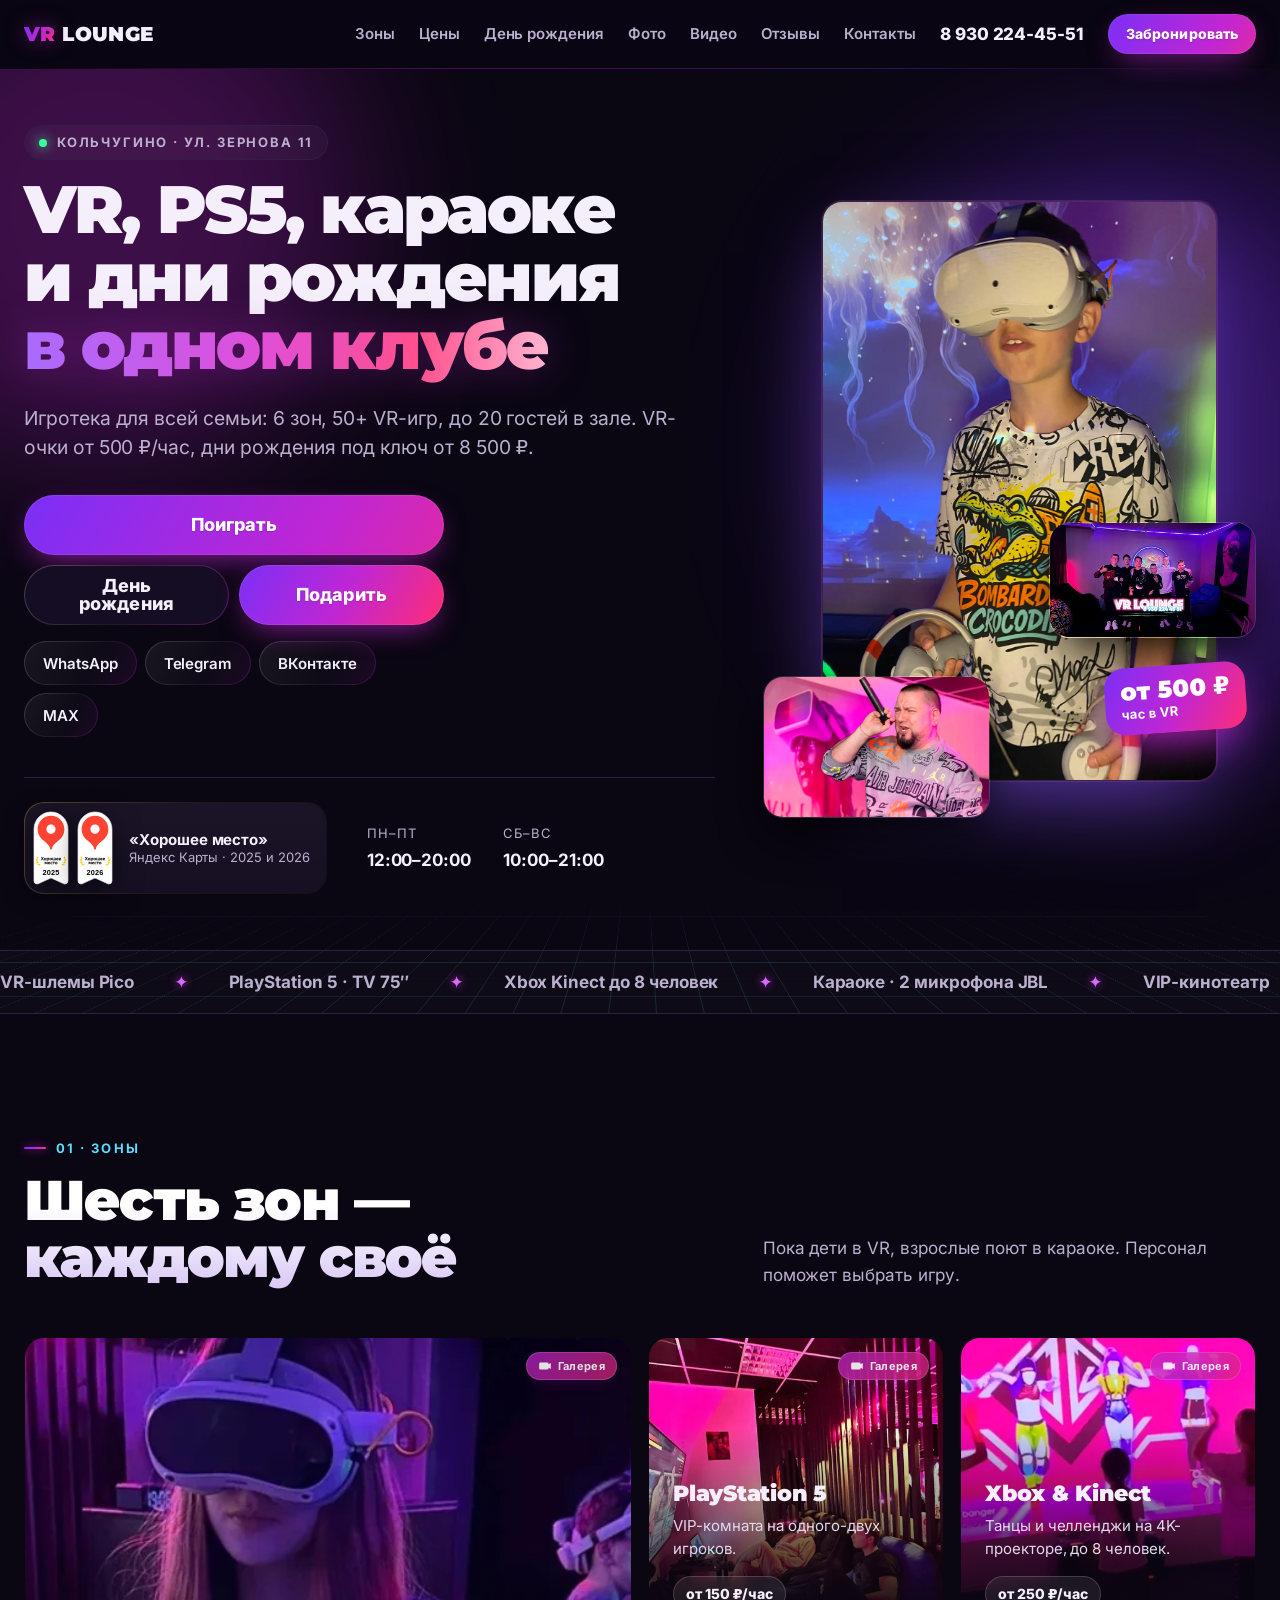
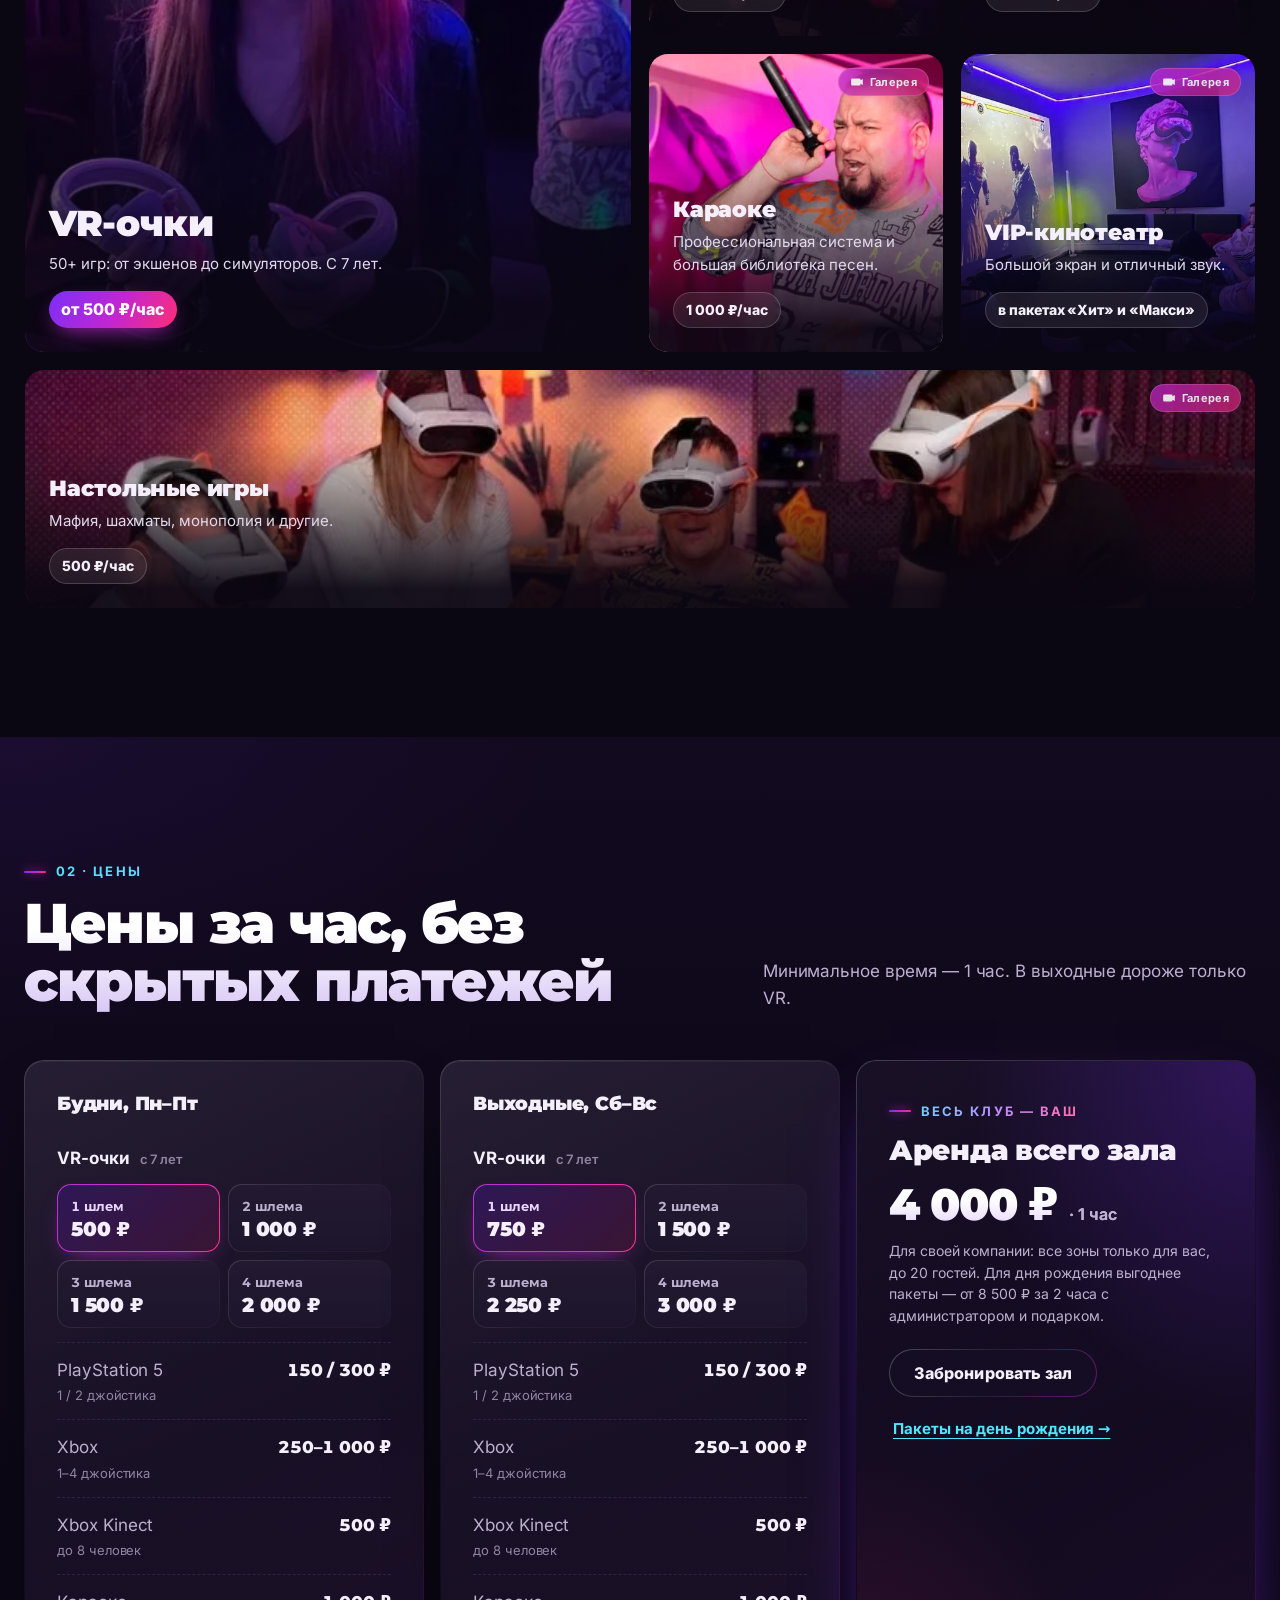
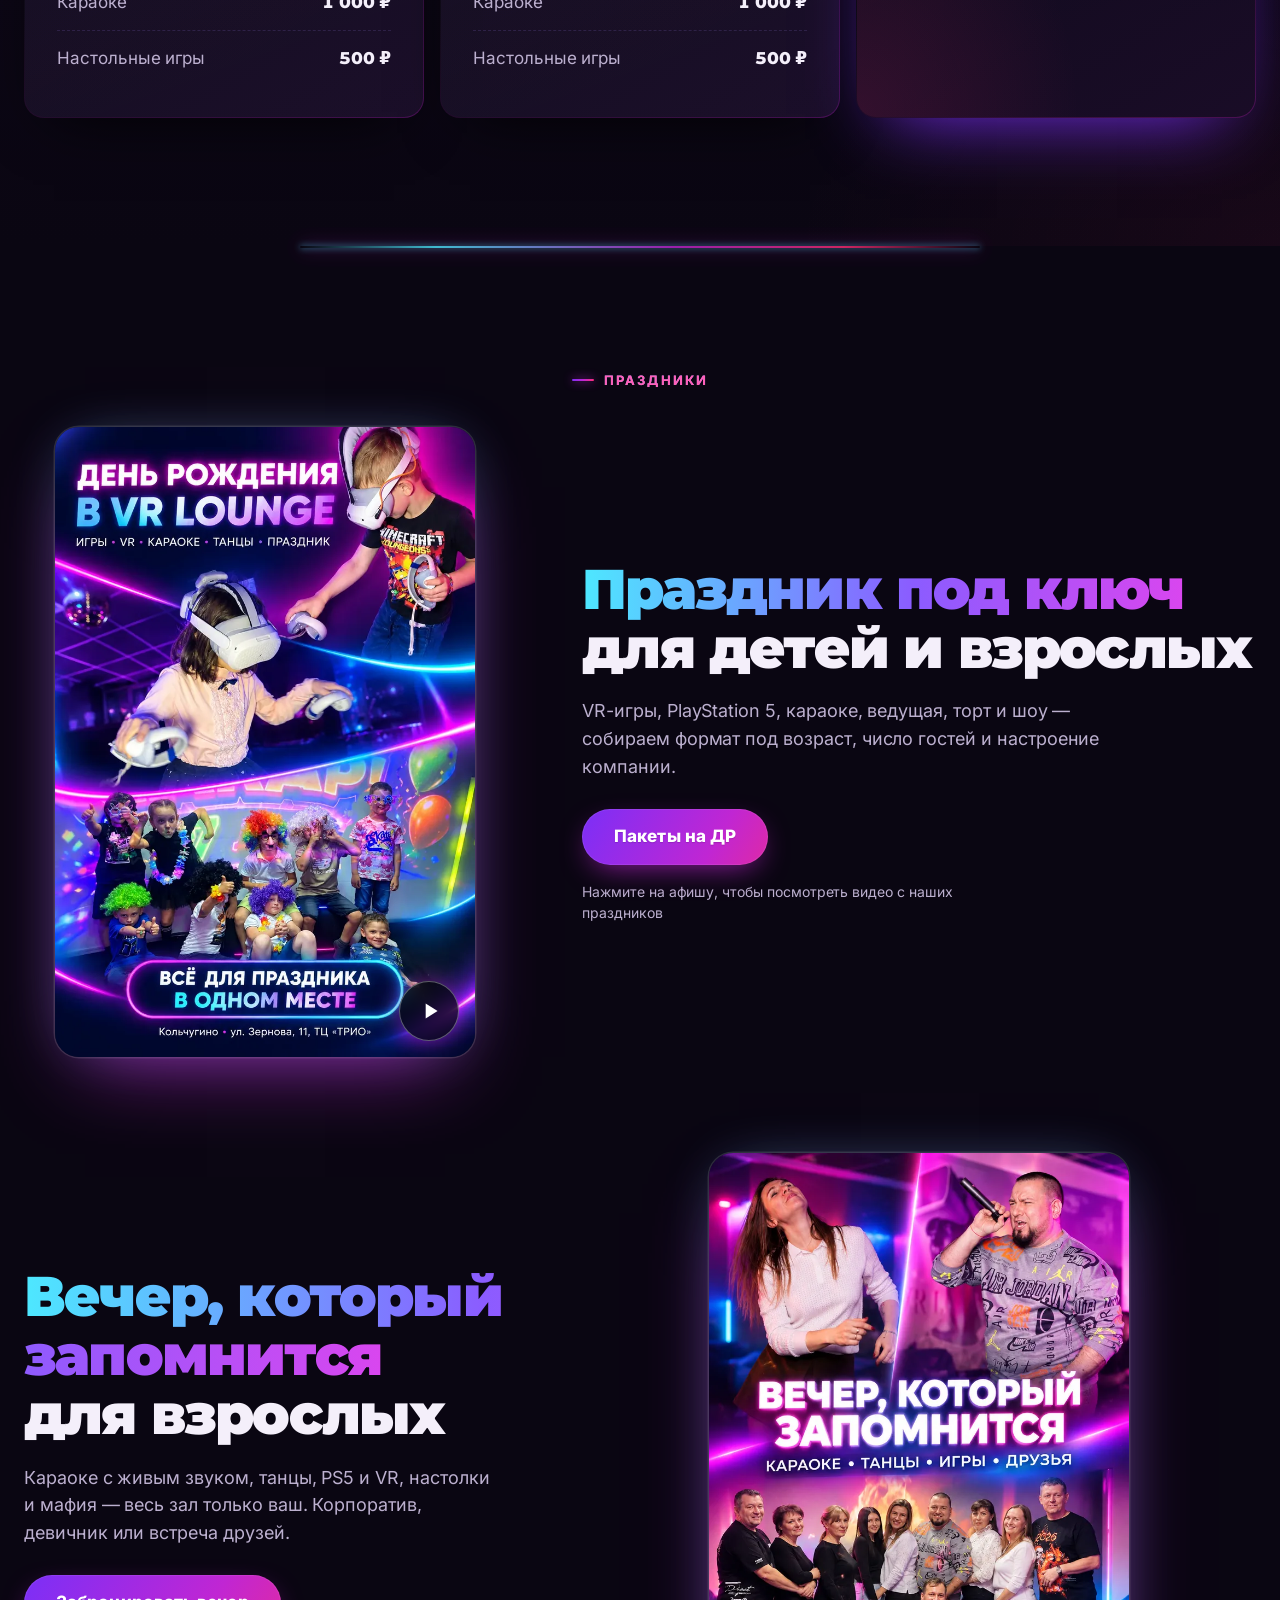
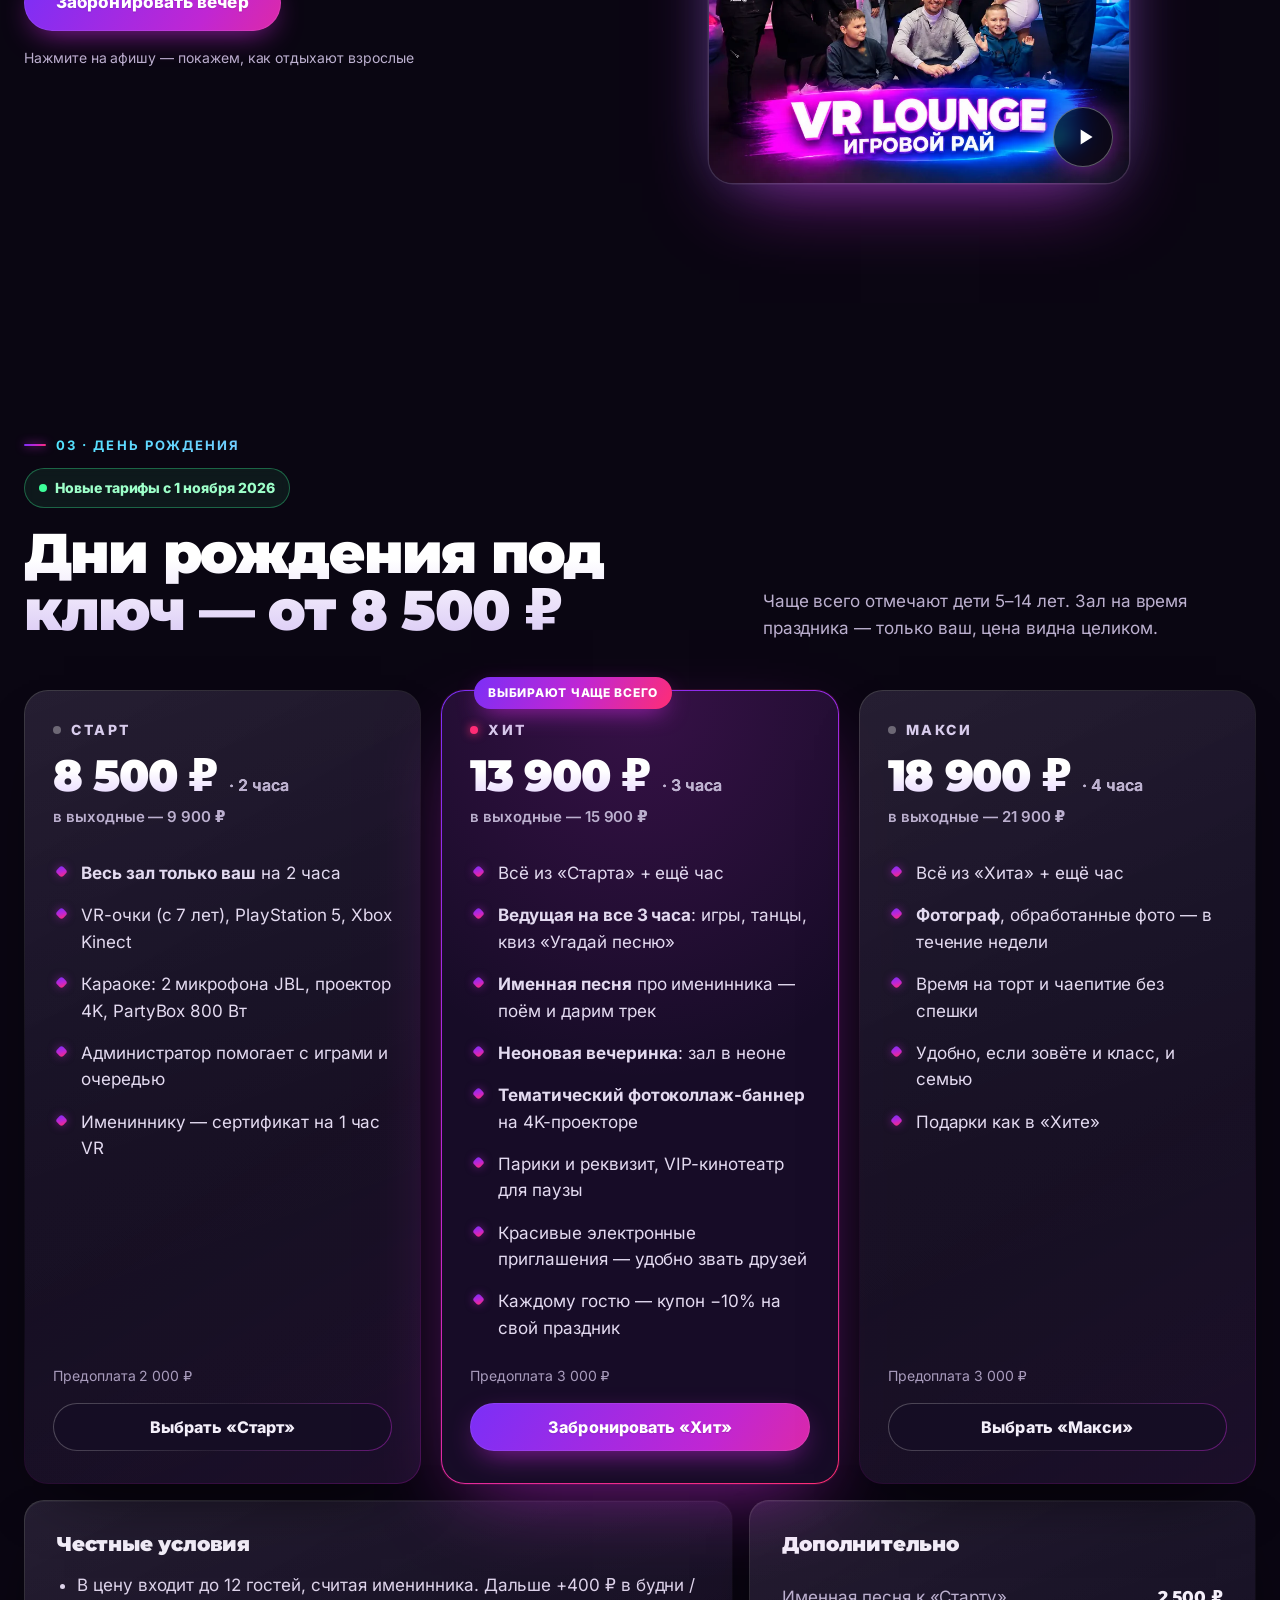
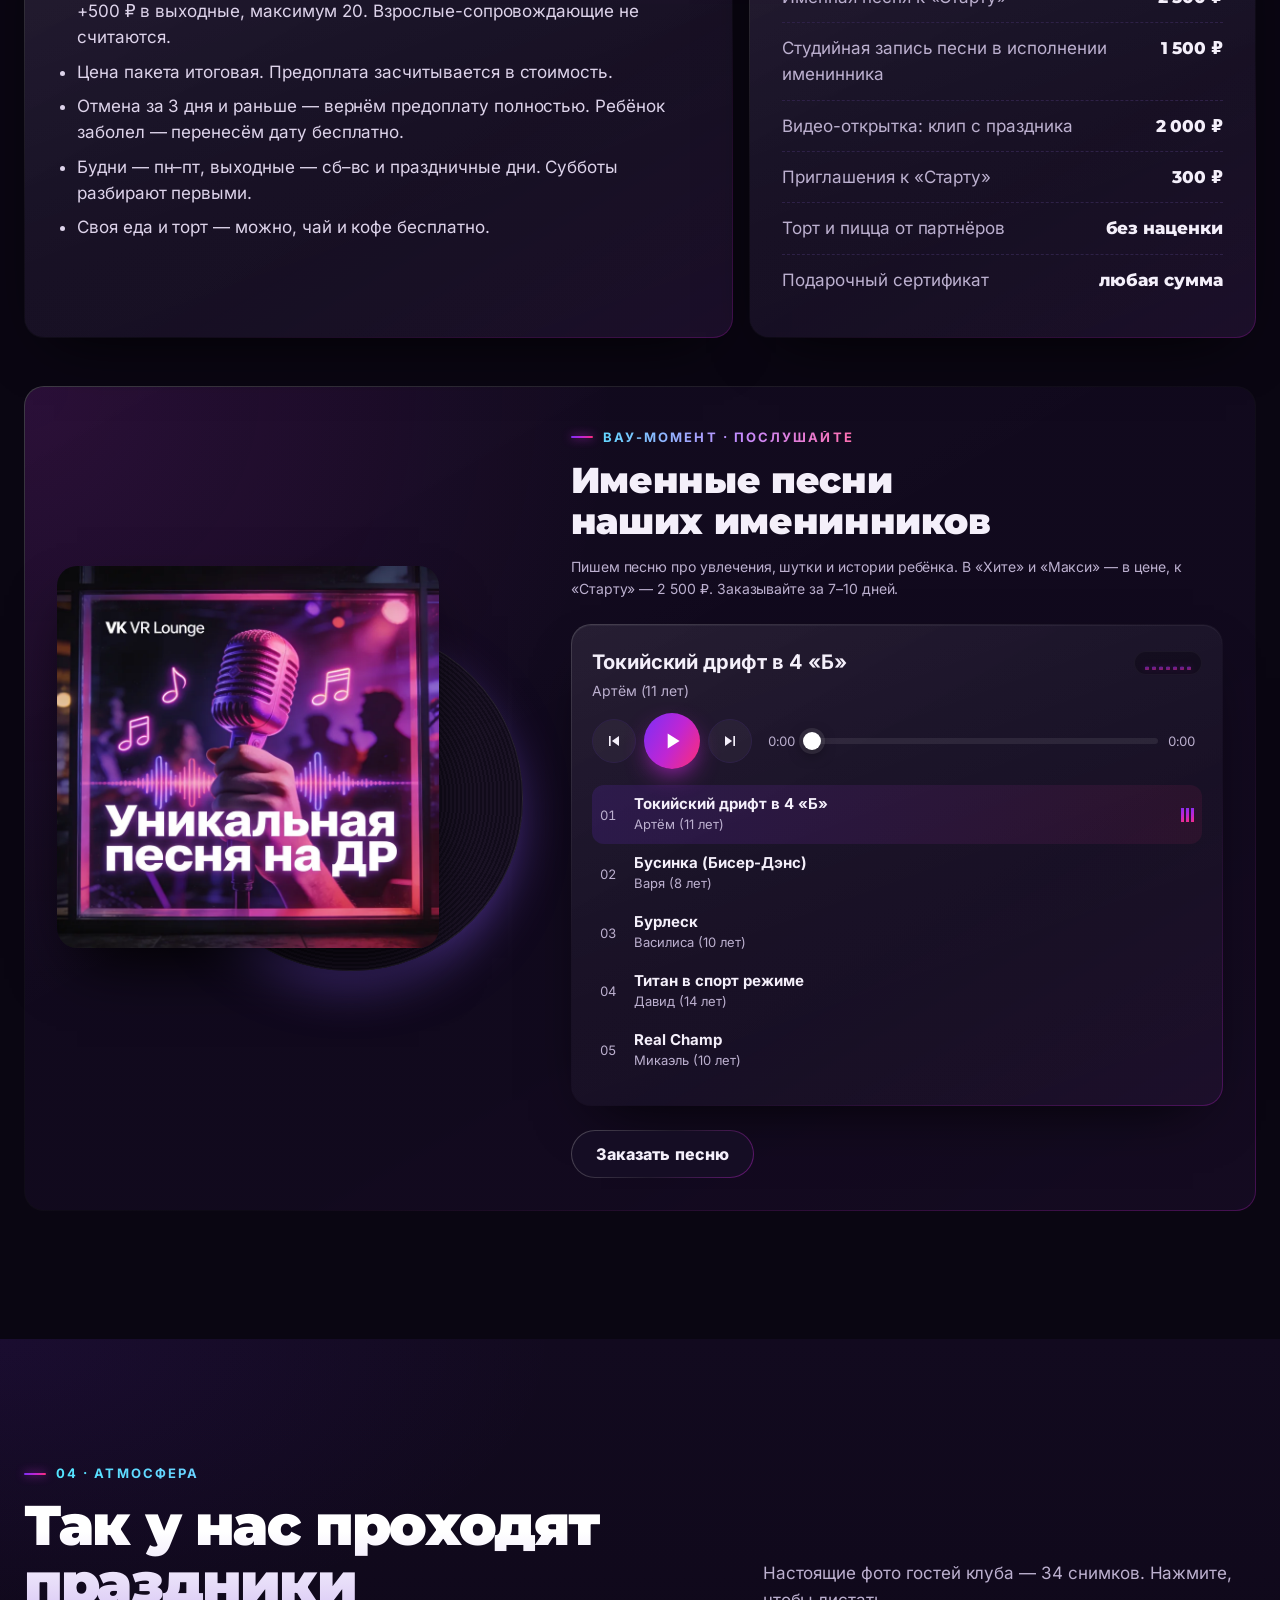
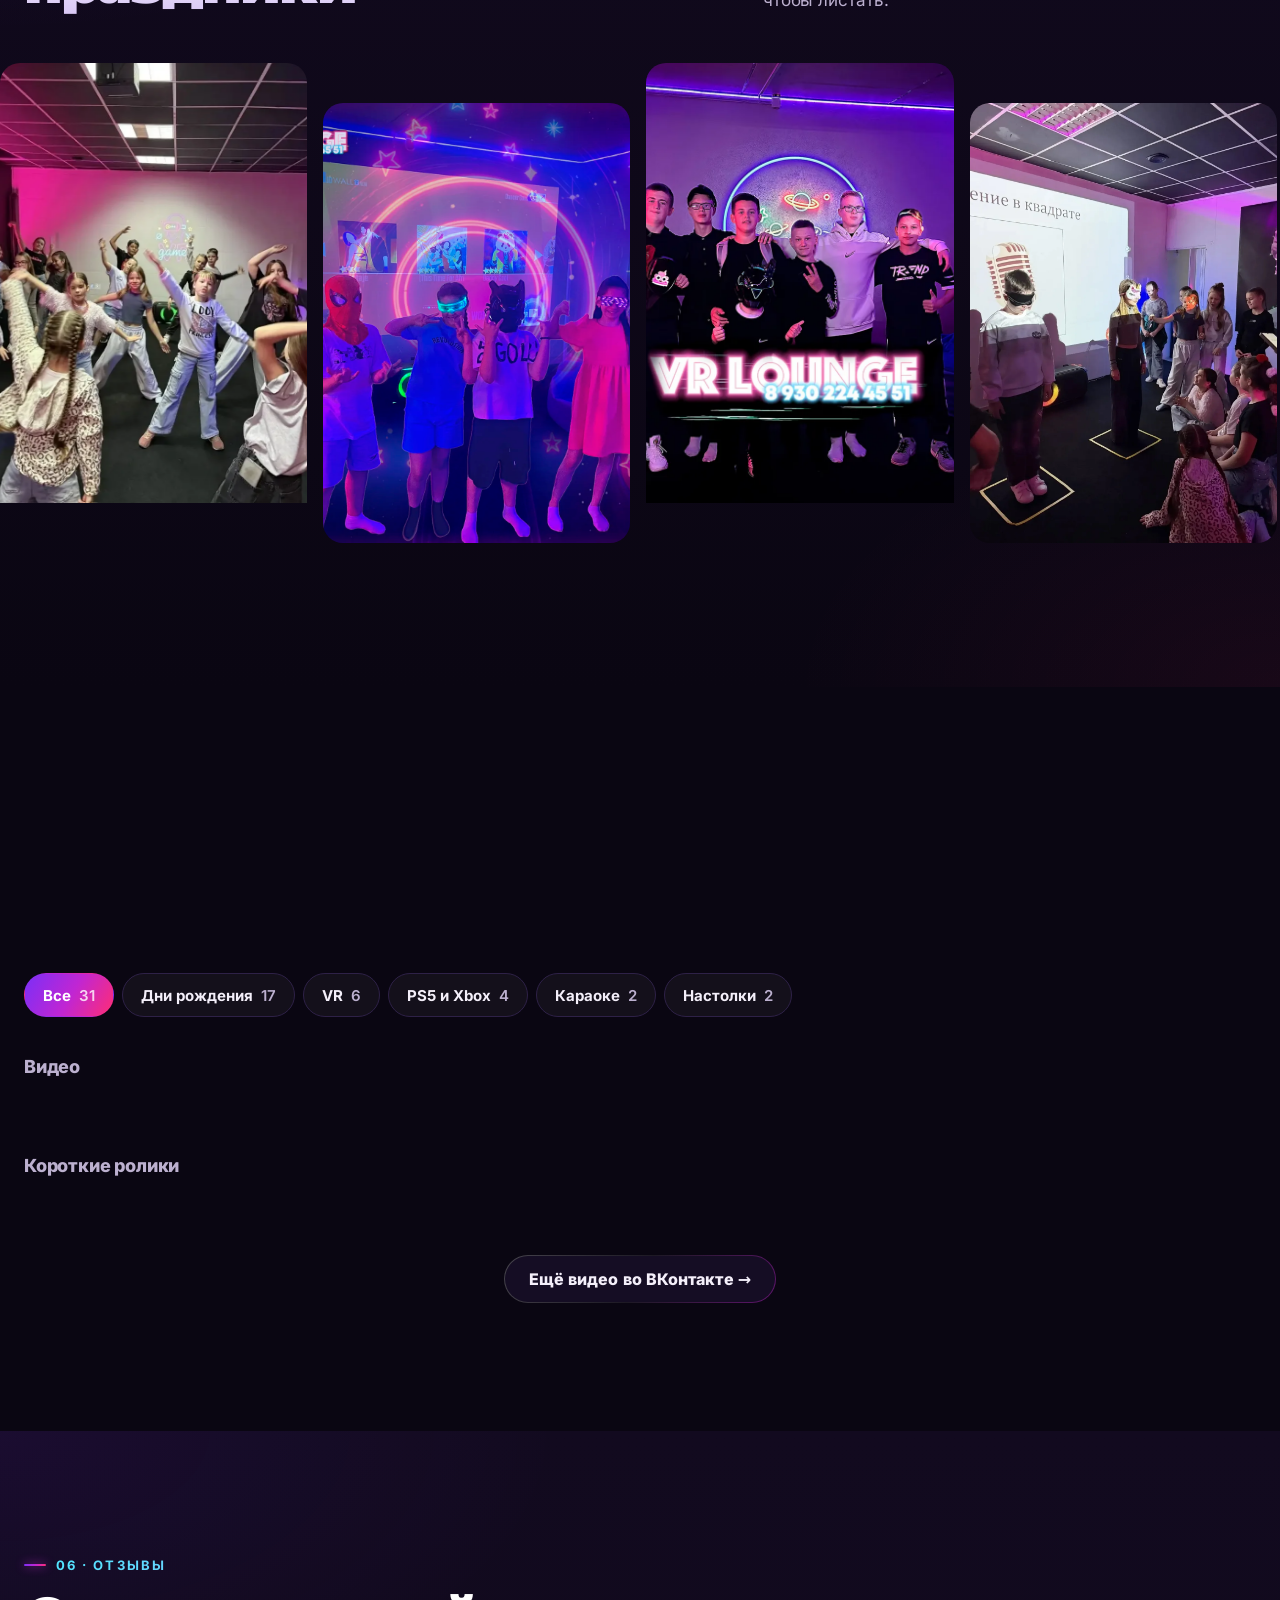
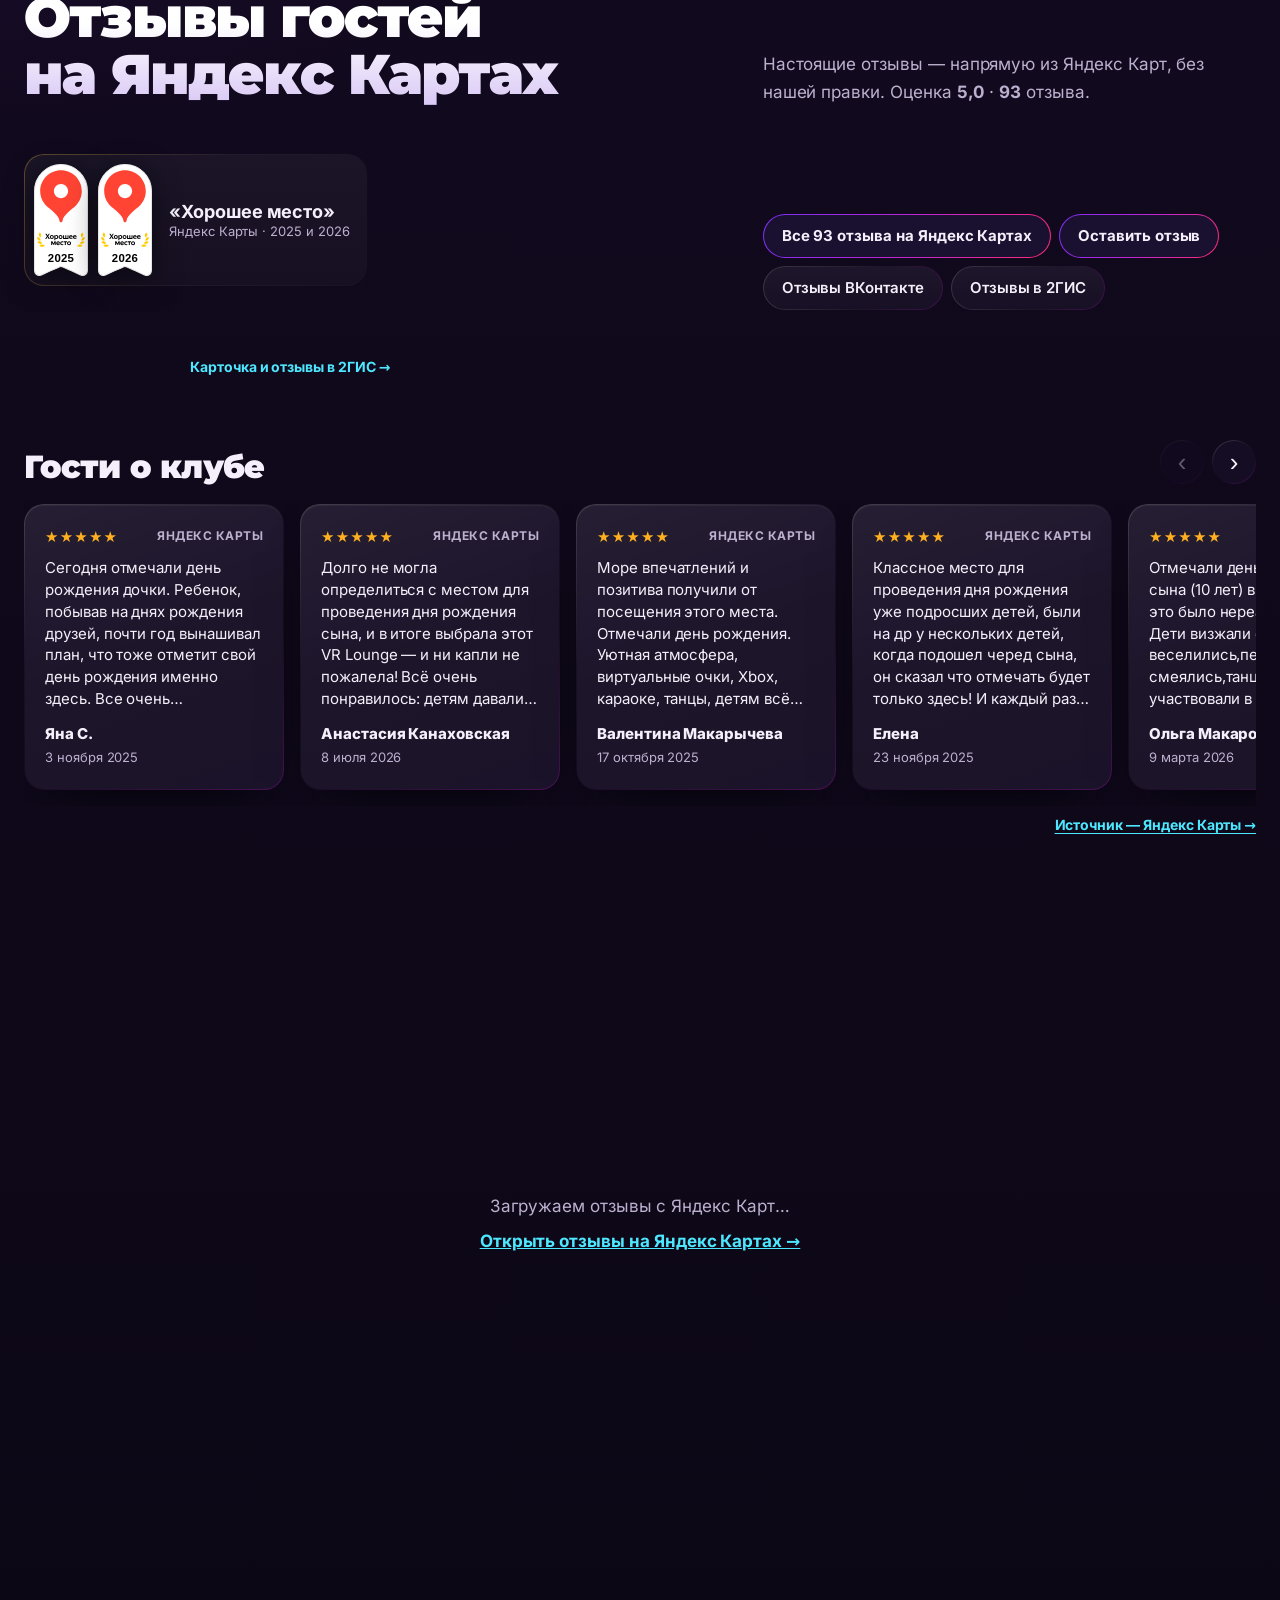
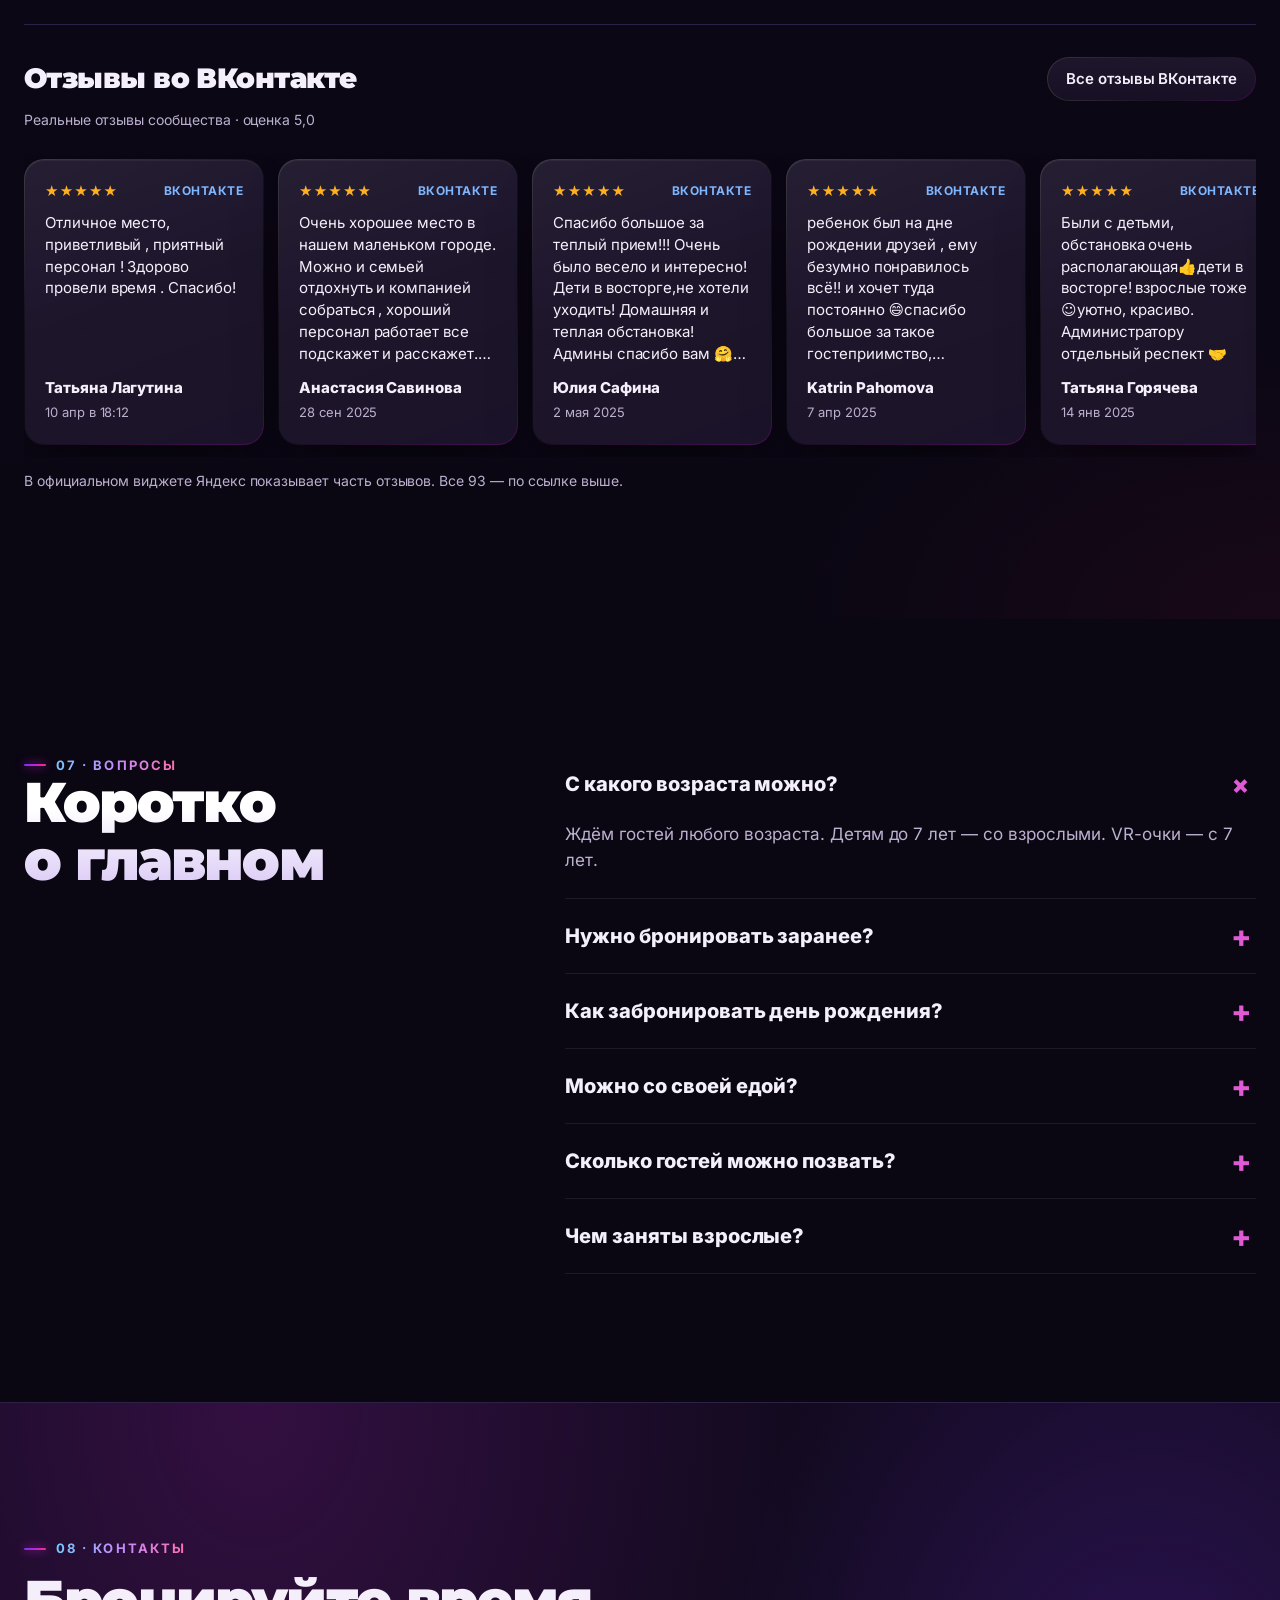
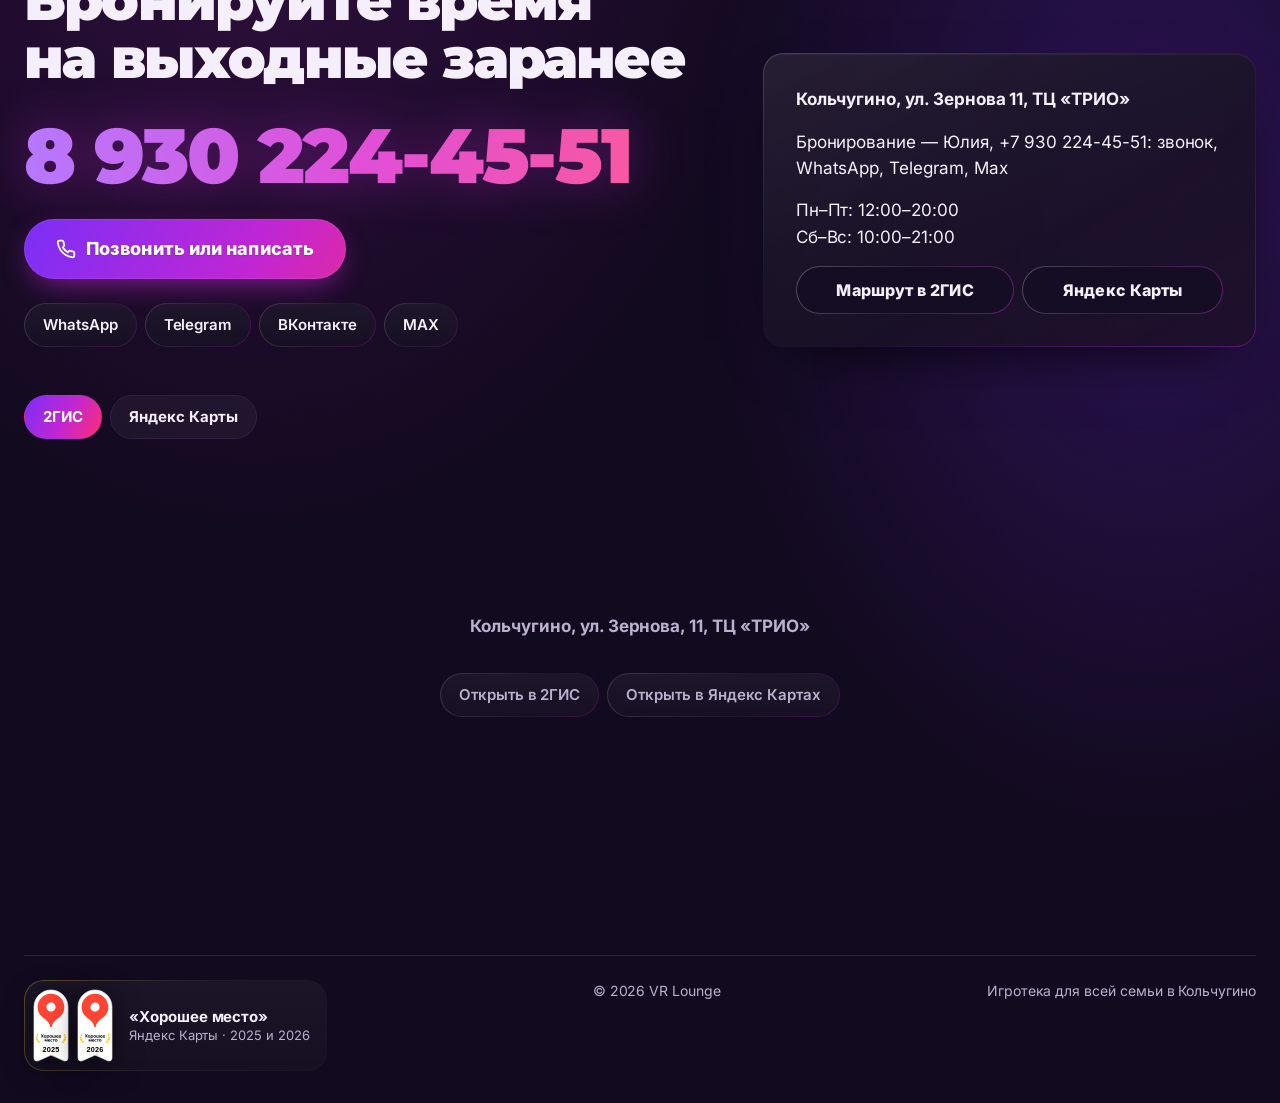
==== commit 0d750b1b: "feat(gift): ship Premium v2 gift card UX on production pages Hero CTAs Поиграть / День рождения / По" ====
--- a/index.html
+++ b/index.html
@@ -16,6 +16,8 @@
 <link rel="preload" as="font" type="font/woff2" href="fonts/mont-cyr.woff2" crossorigin>
 <link rel="preload" as="font" type="font/woff2" href="fonts/inter-cyr.woff2" crossorigin>
 <link rel="stylesheet" href="css/style.css">
+<link rel="stylesheet" href="css/gift.css">
+<link rel="stylesheet" href="css/vrl-gift.css">
 <script type="application/ld+json">
 {
   "@context": "https://schema.org",
@@ -186,13 +188,19 @@
       <h1 id="h1">VR, PS5, караоке<br>и&nbsp;дни рождения<br><span class="grad">в&nbsp;одном клубе</span></h1>
       <p class="lead">Игротека для всей семьи:<span class="lead__more"> 6&nbsp;зон, 50+ VR-игр, до&nbsp;20&nbsp;гостей в&nbsp;зале.</span> VR-очки от&nbsp;500&nbsp;₽/&#8288;час, дни рождения под&nbsp;ключ от&nbsp;8&nbsp;500&nbsp;₽.</p>
       <div class="cta">
-        <a class="btn btn--xl" href="tel:+79302244551" data-book><svg class="i-phone" aria-hidden="true" viewBox="0 0 24 24"><path d="M22 16.92v3a2 2 0 0 1-2.18 2 19.8 19.8 0 0 1-8.63-3.07 19.5 19.5 0 0 1-6-6A19.8 19.8 0 0 1 2.12 4.18 2 2 0 0 1 4.11 2h3a2 2 0 0 1 2 1.72c.13.96.36 1.9.7 2.81a2 2 0 0 1-.45 2.11L8.09 9.91a16 16 0 0 0 6 6l1.27-1.27a2 2 0 0 1 2.11-.45c.91.34 1.85.57 2.81.7A2 2 0 0 1 22 16.92z"/></svg>Позвонить и забронировать</a>
+        <div class="gift-actions" aria-label="Основные действия">
+          <button type="button" class="btn btn--xl" data-book data-book-label="Поиграть">Поиграть</button>
+          <div class="gift-actions__row">
+            <button type="button" class="btn btn--ghost btn--xl" data-book data-book-label="День рождения">День рождения</button>
+            <button type="button" class="btn btn--gift btn--xl" id="btn-gift-open">Подарить</button>
+          </div>
+        </div>
         <div class="msg">
           <a class="chip" href="https://wa.me/79302244551">WhatsApp</a><a class="chip" href="https://t.me/YulaAlex">Telegram</a>
           <a class="chip" href="https://vk.me/vr_lounge">ВКонтакте</a>
           <a class="chip" href="https://max.ru/u/f9LHodD0cOKSx9uuDZ-6hXAbDeN5QP3qLkAMXoGyU8OJMya8zv9ih77FB_w">MAX</a>
         </div>
-        <a class="btn btn--ghost hero__alt" href="#party">Пакеты на день рождения</a>
+        <a class="btn btn--ghost hero__alt" href="#party" hidden>Пакеты на день рождения</a>
       </div>
      </div>
       <div class="hero__meta"><a class="gp" href="https://yandex.ru/maps/org/vr_lounge/5361992713/reviews/" aria-label="Награда Яндекс Карт «Хорошее место» 2025 и 2026 — читать отзывы"><img src="img/yandex-good-place-2025.svg" alt="Хорошее место 2025" width="54" height="110"><img src="img/yandex-good-place-2026.svg" alt="Хорошее место 2026" width="54" height="110"><span class="gp__t"><b>«Хорошее место»</b>Яндекс Карты · 2025 и 2026</span></a><dl class="hours">
@@ -334,14 +342,7 @@
           <div class="pl__now">
             <div class="pl__now-row">
               <div class="pl__meta"><b class="pl__title">Токийский дрифт в 4 «Б»</b><span class="pl__artist">Артём (11 лет)</span></div>
-              <div class="pl__stage">
-                <div class="pl__vinyl" aria-hidden="true">
-                  <span class="pl__vinyl-label"><img class="pl__cover" src="img/covers/artyom-tokijskij-drift.webp" alt="" width="96" height="96" decoding="async"></span>
-                  <span class="pl__vinyl-shine"></span>
-                  <span class="pl__vinyl-hole"></span>
-                </div>
-                <div class="pl__viz" aria-hidden="true"><i></i><i></i><i></i><i></i><i></i></div>
-              </div>
+              <div class="pl__viz" aria-hidden="true"><i></i><i></i><i></i><i></i><i></i><i></i><i></i></div>
             </div>
           </div>
           <div class="pl__ctrl">
@@ -535,6 +536,116 @@
     <p class="bs__hint">Кольчугино, ул. Зернова 11, ТЦ «ТРИО» · Пн–Пт 12–20, Сб–Вс 10–21</p>
   </div>
 </div>
+
+<div class="vrl-gift__toast" id="vrl-gift-toast" role="status" hidden></div>
+
+<div class="bs bs--gift" id="gift-bs" role="dialog" aria-modal="true" aria-labelledby="gift-bs-h" hidden>
+  <div class="bs__back" data-gift-close></div>
+  <div class="bs__box">
+    <div class="bs__gift-scroll">
+      <div class="bs__grab" aria-hidden="true"></div>
+      <button type="button" class="bs__x" data-gift-close aria-label="Закрыть"><svg viewBox="0 0 24 24" aria-hidden="true"><path d="M6 6l12 12M18 6 6 18"/></svg></button>
+      <p class="kicker bs__k">Подарок · VR Lounge</p>
+      <h2 class="bs__h" id="gift-bs-h">Подарочная карта</h2>
+      <p class="bs__lead">Укажите номинал и телефон — администратор перезвонит, уточнит детали и поможет оформить сертификат. Онлайн-оплата пока не подключена: заявка с сайта никуда не уходит.</p>
+      <div class="gift-form">
+        <div class="gift-sheet-card">
+          <div class="vrl-gift" id="gift-sheet-card" data-vrl-gift data-vrl-mode="sheet">
+            <div class="vrl-gift__scene">
+              <div class="vrl-gift__tilt">
+                <div class="vrl-gift__card" tabindex="0" aria-label="Подарочная карта VR Lounge. Enter или пробел — перевернуть.">
+                  <div class="vrl-gift__face vrl-gift__front">
+                    <div class="vrl-gift__halo" aria-hidden="true"></div>
+                    <div class="vrl-gift__stars" aria-hidden="true"></div>
+                    <div class="vrl-gift__topmark">PRIVATE GIFT / 01</div>
+                    <img class="vrl-gift__portrait" src="img/david-vr-v2.png" alt="" width="640" height="980" decoding="async">
+                    <div class="vrl-gift__info">
+                      <div class="vrl-gift__brand">VR LOUNGE</div>
+                      <div class="vrl-gift__sub">ПОДАРОЧНАЯ КАРТА</div>
+                      <div class="vrl-gift__amount"><b data-vrl-amount id="card-amount">3 000</b> <span>₽</span></div>
+                      <div class="vrl-gift__holder">
+                        <div class="vrl-gift__label">ТОЛЬКО ДЛЯ ВАС</div>
+                        <div class="vrl-gift__name is-placeholder" data-vrl-name id="card-recipient"><span class="given">ИМЯ ПОЛУЧАТЕЛЯ</span></div>
+                      </div>
+                    </div>
+                    <div class="vrl-gift__micro">ДРУГОЕ ИЗМЕРЕНИЕ</div>
+                    <div class="vrl-gift__bottom"><span class="vrl-gift__serial" data-vrl-number id="card-serial">VRL DEMO</span></div>
+                    <div class="vrl-gift__glint" aria-hidden="true"></div>
+                    <div class="vrl-gift__rim" aria-hidden="true"></div>
+                  </div>
+                  <div class="vrl-gift__face vrl-gift__back" aria-hidden="true">
+                    <div class="vrl-gift__backhead">
+                      <div class="vrl-gift__brand">VR LOUNGE</div>
+                      <span class="vrl-gift__backhead-note">VR, PS5, Kinect-танцы, караоке и лучшие дни рождения в одном клубе</span>
+                    </div>
+                    <div class="vrl-gift__rule"></div>
+                    <div class="vrl-gift__backgrid">
+                      <div>
+                        <h3>ВАШЕ МЕСТО ВСТРЕЧИ</h3>
+                        <p class="vrl-gift__address">Кольчугино<br>ул. Зернова 11<br>ТЦ «ТРИО»</p>
+                        <p>Запись и вопросы<br>+7 930 224-45-51</p>
+                        <span class="vrl-gift__specimen">ОБРАЗЕЦ · НЕ АКТИВИРОВАН</span>
+                      </div>
+                      <div>
+                        <h3>КАК ИСПОЛЬЗОВАТЬ</h3>
+                        <p>Свяжитесь с администратором и согласуйте дату и развлечения. При записи назовите номер карты.<br><br>Номинал, остаток и условия подтверждает администратор.</p>
+                      </div>
+                    </div>
+                    <div class="vrl-gift__backfoot">
+                      <a href="https://vr-lounge.ru/" tabindex="-1" target="_blank" rel="noopener">vr-lounge.ru ↗</a>
+                      <span data-vrl-number-back>VRL DEMO</span>
+                    </div>
+                    <div class="vrl-gift__glint" aria-hidden="true"></div>
+                    <div class="vrl-gift__rim" aria-hidden="true"></div>
+                  </div>
+                </div>
+              </div>
+            </div>
+          </div>
+        </div>
+        <form id="gift-form" novalidate>
+          <div class="field">
+            <label for="gift-amount">Номинал</label>
+            <div class="amount-row">
+              <button type="button" class="amount-btn" id="amount-minus" aria-label="Минус 1000">−</button>
+              <input class="amount-input" id="gift-amount" inputmode="numeric" autocomplete="off" value="3000" aria-describedby="amount-error">
+              <button type="button" class="amount-btn" id="amount-plus" aria-label="Плюс 1000">+</button>
+            </div>
+            <div class="chips" role="group" aria-label="Пресеты">
+              <button type="button" class="chip" data-amount-chip="1000">1 000</button>
+              <button type="button" class="chip" data-amount-chip="2000">2 000</button>
+              <button type="button" class="chip" data-amount-chip="3000" aria-pressed="true">3 000</button>
+              <button type="button" class="chip" data-amount-chip="5000">5 000</button>
+              <button type="button" class="chip" data-amount-chip="10000">10 000</button>
+              <button type="button" class="chip" data-amount-chip="20000">20 000</button>
+            </div>
+            <p class="field__err" id="amount-error" role="alert"></p>
+          </div>
+          <div class="field">
+            <label for="gift-phone">Телефон для связи</label>
+            <input id="gift-phone" type="tel" inputmode="tel" placeholder="+7 …" autocomplete="tel" aria-describedby="phone-hint phone-error">
+            <small id="phone-hint">Перезвоним, чтобы подтвердить заявку на сертификат — не для оплаты онлайн.</small>
+            <p class="field__err" id="phone-error" role="alert"></p>
+          </div>
+          <div class="field">
+            <label for="gift-recipient-input">Имя получателя <small>(необязательно)</small></label>
+            <input id="gift-recipient-input" type="text" maxlength="70" placeholder="Например, Маша" autocomplete="off" value="">
+          </div>
+        </form>
+        <div class="gift-success" id="gift-success" tabindex="-1" data-gift-state="demo" hidden>
+          <h3 id="gift-success-title">Демо: заявка никуда не отправлена</h3>
+          <p id="gift-success-body">Онлайн-оформление сертификата ещё не подключено. Для покупки подарочной карты позвоните <a href="tel:+79302244551">+7 930 224-45-51</a>.</p>
+        </div>
+        <p class="gift-form-status" id="gift-form-status" role="status" aria-live="polite"></p>
+      </div>
+    </div>
+    <div class="bs__gift-foot" id="gift-sheet-foot">
+      <button type="submit" class="btn btn--xl" id="gift-submit" form="gift-form">Оставить заявку на сертификат</button>
+      <p class="bs__demo">Демонстрация — заявка не отправляется</p>
+    </div>
+  </div>
+</div>
+
 <div class="callbar"><a class="btn" href="tel:+79302244551" data-book><svg class="i-phone" aria-hidden="true" viewBox="0 0 24 24"><path d="M22 16.92v3a2 2 0 0 1-2.18 2 19.8 19.8 0 0 1-8.63-3.07 19.5 19.5 0 0 1-6-6A19.8 19.8 0 0 1 2.12 4.18 2 2 0 0 1 4.11 2h3a2 2 0 0 1 2 1.72c.13.96.36 1.9.7 2.81a2 2 0 0 1-.45 2.11L8.09 9.91a16 16 0 0 0 6 6l1.27-1.27a2 2 0 0 1 2.11-.45c.91.34 1.85.57 2.81.7A2 2 0 0 1 22 16.92z"/></svg>Позвонить или написать</a></div>
 <script src="js/main.js" defer></script>
 <script src="js/videos.js" defer></script>
@@ -542,5 +653,6 @@
 <script src="js/reviews.js" defer></script>
 <script src="js/extra.js" defer></script>
 <script src="js/book.js" defer></script>
+<script src="js/gift.js" defer></script>
 </body>
 </html>
--- a/css/gift.css
+++ b/css/gift.css
@@ -0,0 +1,49 @@
+/* Gift hero CTAs + gift sheet (production). Card face: vrl-gift.css */
+
+.hero__alt[hidden]{display:none!important}
+.gift-actions{display:grid;gap:10px;width:100%}
+.gift-actions__row{display:grid;grid-template-columns:1fr 1fr;gap:10px}
+.gift-actions .btn{width:100%}
+.gift-actions .btn--gift{background:var(--grad);border:0;color:#fff}
+@media(min-width:701px){
+  .gift-actions{max-width:420px}
+  .hero .cta>.msg{width:100%;max-width:420px}
+}
+@media(max-width:700px){
+  .hero .cta .gift-actions .btn--xl{min-height:52px;font-size:16px}
+  .hero .cta .gift-actions__row .btn--xl{min-height:50px;font-size:15px;padding:0 12px}
+}
+
+/* Gift sheet — scroll body + fixed foot (no overlap on fields) */
+.bs--gift .bs__box{display:flex!important;flex-direction:column!important;overflow:hidden;padding:0!important;max-height:min(92svh,100dvh);min-height:0}
+@media(min-width:701px){.bs--gift .bs__box{max-height:calc(100svh - 48px)}}
+.bs--gift .bs__gift-scroll{flex:1 1 auto;min-height:0;max-height:none;overflow-x:hidden;overflow-y:auto;overscroll-behavior:contain;-webkit-overflow-scrolling:touch;padding:12px 16px 8px;scroll-padding-bottom:120px}
+@media(min-width:701px){.bs--gift .bs__gift-scroll{padding:28px 28px 20px}}
+.bs--gift .bs__gift-foot{flex:0 0 auto;padding:12px 16px calc(14px + env(safe-area-inset-bottom));background:linear-gradient(180deg,#130b2100,#130b21f0 26%,#130b21fa);border-top:1px solid #ffffff14;box-shadow:0 -10px 28px #00000040}
+.bs--gift .bs__gift-foot .btn--xl{width:100%;min-height:52px}
+.bs--gift .gift-form{margin-top:4px;padding-bottom:calc(96px + env(safe-area-inset-bottom))}
+@media(max-width:700px){.bs--gift .bs__lead{font-size:14px;line-height:1.4}}
+
+.gift-sheet-card{width:100%;max-width:100%;margin:0 auto 16px}
+.field{margin:0 0 12px}
+.field label{display:block;font-size:13px;font-weight:700;margin-bottom:6px;color:#e8dff5}
+.field label+small,.field small{display:block;font-size:12px;color:var(--mut);margin-top:4px;line-height:1.35;font-weight:400}
+.field input{width:100%;min-height:48px;border-radius:12px;border:1px solid var(--line);background:#0a0612cc;color:var(--tx);padding:0 14px;font:inherit}
+.field input.is-invalid{border-color:#f87171}
+.field__err{font-size:12px;color:#fca5a5;min-height:1.1em;margin-top:4px}
+.amount-row{display:flex;align-items:stretch;gap:8px}
+.amount-btn{width:48px;min-height:48px;border-radius:12px;border:1px solid var(--line);background:#ffffff0a;color:var(--tx);font-size:22px;cursor:pointer;font-family:inherit}
+.amount-input{flex:1;text-align:center;font-weight:800;font-size:18px;font-variant-numeric:tabular-nums}
+.chips{display:flex;flex-wrap:wrap;gap:6px;margin-top:8px}
+.chip[data-amount-chip]{padding:7px 10px;border-radius:99px;border:1px solid var(--line);background:#ffffff08;font-size:12px;font-weight:700;cursor:pointer;font-family:inherit;color:var(--tx)}
+.chip[data-amount-chip][aria-pressed="true"]{border-color:var(--acc);background:#ff3ea522;color:#ffd4ec}
+.gift-success{display:none;text-align:left;padding:8px 0 12px}
+.gift-success.is-visible,.gift-success:not([hidden]){display:block}
+.gift-success[hidden]{display:none!important}
+.gift-success h3{font-size:20px;margin:0 0 8px}
+.gift-success p{color:var(--mut);font-size:14px;margin:0;line-height:1.45}
+.gift-success a{color:#f0c4e0}
+.gift-form-status{min-height:1.2em;font-size:12px;color:#e8b8d8;margin:4px 0 0}
+.bs__demo{font-size:11px;text-align:center;color:#e8b8d8;margin:8px 0 0;font-weight:600}
+.vrl-gift__toast{position:fixed;left:50%;bottom:calc(24px + env(safe-area-inset-bottom));transform:translateX(-50%);z-index:240;max-width:min(92vw,420px);padding:12px 16px;border-radius:12px;background:#1a0a20f2;border:1px solid #ffffff22;color:#f5e9ff;font-size:13px;box-shadow:0 12px 40px #00000066}
+.vrl-gift__toast[hidden]{display:none!important}
--- a/css/vrl-gift.css
+++ b/css/vrl-gift.css
@@ -0,0 +1,264 @@
+/* VR Lounge Premium v2 gift card — namespaced from VR-Lounge-Premium-v2_4d2e.html
+   Revision aligned to screenshot placement (08 Nov 2026). Preview-only. */
+.vrl-gift{
+  --vrl-accent:#b78bfa;
+  --vrl-pink:#ee6eae;
+  --vrl-c1:#483052;
+  --vrl-c2:#352243;
+  --rx:0deg;
+  --ry:0deg;
+  position:relative;
+  width:100%;
+  max-width:100%;
+  container-type:inline-size;
+  perspective:1600px;
+  font-family:"Inter Cyr",Arial,sans-serif;
+  color:#eeeef3;
+  -webkit-tap-highlight-color:transparent;
+}
+.vrl-gift--amethyst{--vrl-c1:#723c87;--vrl-c2:#592349}
+.vrl-gift--silver{--vrl-accent:#afcedc;--vrl-pink:#becad9;--vrl-c1:#2d4553;--vrl-c2:#131e28}
+.vrl-gift__scene{width:100%;position:relative;z-index:1;container-type:inline-size}
+.vrl-gift__tilt{
+  transform:rotateX(var(--rx)) rotateY(var(--ry));
+  transition:transform .35s ease;
+  transform-style:preserve-3d;
+}
+.vrl-gift__card{
+  width:100%;
+  aspect-ratio:1.586;
+  position:relative;
+  transform-style:preserve-3d;
+  transition:transform 1s cubic-bezier(.2,.7,.2,1);
+  cursor:pointer;
+  border-radius:3.4cqw;
+  outline:none;
+}
+.vrl-gift.is-flipped .vrl-gift__card{transform:rotateY(180deg)}
+.vrl-gift__face{
+  position:absolute;inset:0;border-radius:3.4cqw;overflow:hidden;
+  backface-visibility:hidden;-webkit-backface-visibility:hidden;
+  background:
+    radial-gradient(ellipse at 15% 85%,var(--vrl-c1),transparent 65%),
+    radial-gradient(ellipse at 90% 5%,var(--vrl-c2),transparent 65%),
+    #0b0b12;
+  border:1px solid #ffffff40;
+  box-shadow:0 18px 40px #0008,inset 0 1px 0 #ffffff60,inset 0 -2px 0 #000,inset 0 0 0 3px #ffffff06;
+}
+.vrl-gift--amethyst .vrl-gift__face{
+  background:linear-gradient(125deg,#111018 4%,#38213f 46%,#784187 100%);
+}
+.vrl-gift--silver .vrl-gift__face{
+  background:linear-gradient(125deg,#0b0f14,#344f59);
+}
+.vrl-gift__face::before{
+  content:"";position:absolute;inset:0;pointer-events:none;opacity:.09;
+  background-image:url("data:image/svg+xml,%3Csvg viewBox='0 0 180 180' xmlns='http://www.w3.org/2000/svg'%3E%3Cfilter id='n'%3E%3CfeTurbulence type='fractalNoise' baseFrequency='.9' numOctaves='3' stitchTiles='stitch'/%3E%3C/filter%3E%3Cpath fill='%23fff' filter='url(%23n)' opacity='.6' d='M0 0h180v180H0z'/%3E%3C/svg%3E");
+}
+.vrl-gift__back{transform:rotateY(180deg);padding:7%;box-sizing:border-box}
+.vrl-gift__rim{
+  position:absolute;inset:0;border-radius:inherit;padding:1.4px;
+  background:conic-gradient(from var(--vrl-angle,0deg),transparent 0deg,transparent 70deg,#b5a1e933 125deg,#f4d8ff 155deg,#ad6db8 175deg,transparent 220deg,transparent 310deg,#b9d6ff88 340deg,transparent);
+  -webkit-mask:linear-gradient(#fff 0 0) content-box,linear-gradient(#fff 0 0);
+  mask:linear-gradient(#fff 0 0) content-box,linear-gradient(#fff 0 0);
+  -webkit-mask-composite:xor;
+  mask-composite:exclude;
+  pointer-events:none;z-index:8;
+  animation:vrl-gift-edge 14s linear infinite;
+}
+@property --vrl-angle{syntax:'<angle>';initial-value:0deg;inherits:false}
+@keyframes vrl-gift-edge{to{--vrl-angle:360deg}}
+.vrl-gift__halo{
+  position:absolute;left:-15%;top:0;width:75%;height:110%;
+  border:1px solid #d6b3ff10;border-radius:50%;transform:rotate(-25deg);
+  box-shadow:0 0 60px #9e59d510;pointer-events:none;
+}
+.vrl-gift__halo::after{
+  content:"";position:absolute;inset:8%;border:1px solid #d6b3ff0b;border-radius:50%;
+}
+.vrl-gift__stars{
+  position:absolute;inset:0;opacity:.35;pointer-events:none;
+  background-image:
+    radial-gradient(circle at 10% 18%,#fff 0 .6px,transparent 1px),
+    radial-gradient(circle at 47% 15%,#fff 0 .7px,transparent 1.2px),
+    radial-gradient(circle at 92% 72%,#fff 0 .5px,transparent 1px),
+    radial-gradient(circle at 80% 45%,#fff 0 .6px,transparent 1px);
+}
+.vrl-gift__glint{
+  position:absolute;inset:0;pointer-events:none;z-index:6;mix-blend-mode:screen;
+  background:linear-gradient(110deg,transparent 20%,#fff0 40%,#fff1 49%,#fff0 57%,transparent 70%);
+  background-size:250% 100%;
+  animation:vrl-gift-sheen 13s ease-in-out infinite;
+}
+@keyframes vrl-gift-sheen{
+  0%,25%{background-position:150% 0}
+  75%,100%{background-position:-120% 0}
+}
+.vrl-gift.is-paused .vrl-gift__rim,
+.vrl-gift.is-paused .vrl-gift__glint{animation-play-state:paused}
+.vrl-gift__portrait{
+  position:absolute;left:6.5%;top:4%;bottom:auto;width:38%;height:91%;
+  object-fit:contain;object-position:center bottom;
+  filter:drop-shadow(8px 6px 15px #0005);
+  z-index:2;pointer-events:none;
+}
+.vrl-gift__topmark{
+  position:absolute;left:6%;top:7.7%;z-index:4;
+  font-size:1cqw;letter-spacing:.25cqw;color:#d4c7e8;text-transform:uppercase;
+}
+.vrl-gift__info{inset:0;position:absolute;z-index:4;pointer-events:none}
+.vrl-gift__brand{
+  position:absolute;left:51.5%;top:11%;
+  font-size:6.3cqw;letter-spacing:-.28cqw;line-height:1.05;font-weight:850;white-space:nowrap;
+  background:linear-gradient(100deg,#fff 10%,#dfb9f4 52%,#ef91ba);
+  background-clip:text;-webkit-background-clip:text;color:transparent;
+}
+.vrl-gift--silver .vrl-gift__brand{
+  background-image:linear-gradient(105deg,#fff,#b9c9d5,#f3e2f3);
+  background-clip:text;-webkit-background-clip:text;
+}
+.vrl-gift__sub{
+  position:absolute;left:51.5%;top:24.2%;margin:0;
+  font-size:1.35cqw;letter-spacing:.3cqw;color:#b8a8c6;text-transform:uppercase;
+}
+.vrl-gift__amount{
+  position:absolute;left:51.1%;top:32.5%;margin:0;
+  font-size:12cqw;letter-spacing:-.65cqw;line-height:1;font-weight:450;white-space:nowrap;color:#f5edf8;
+}
+.vrl-gift__amount span{
+  font-size:8.2cqw;margin-left:.1cqw;color:#b9a8c5;font-weight:350;
+}
+.vrl-gift__holder{
+  position:absolute;left:51.5%;right:6.5%;top:57.3%;margin:0;
+}
+.vrl-gift__label{
+  font-size:1.15cqw;letter-spacing:.22cqw;color:#9d8fab;text-transform:uppercase;
+}
+.vrl-gift__name{
+  margin-top:3.5cqw;font-size:2.95cqw;letter-spacing:0;line-height:1.25;
+  white-space:normal;overflow:visible;text-transform:uppercase;color:#eee5f4;
+}
+.vrl-gift__name .given{display:block;white-space:nowrap}
+.vrl-gift__name .family{
+  display:block;text-align:right;font-size:4.15cqw;font-weight:750;margin-top:.9cqw;white-space:nowrap;
+}
+.vrl-gift__name.is-placeholder{opacity:.55}
+.vrl-gift__name.is-placeholder .given{
+  display:block;text-align:left;font-size:2.4cqw;font-weight:500;white-space:nowrap;
+}
+.vrl-gift__name.is-placeholder .family{display:none}
+.vrl-gift__bottom{
+  position:absolute;left:auto;right:6.5%;bottom:7.5%;z-index:4;
+  display:flex;justify-content:flex-end;align-items:center;
+}
+.vrl-gift__serial{
+  font-family:"Inter Cyr",Arial,sans-serif;
+  font-size:2.8cqw;letter-spacing:.08cqw;color:#c5b6d1;
+}
+.vrl-gift__micro{
+  position:absolute;left:42.5%;bottom:5.2%;z-index:4;
+  font-size:.9cqw;letter-spacing:.22cqw;color:#d8c7e3;text-transform:uppercase;
+}
+.vrl-gift__backhead{
+  display:flex;justify-content:space-between;align-items:flex-start;gap:3cqw;
+}
+.vrl-gift__backhead .vrl-gift__brand{
+  position:static;font-size:4.2cqw;letter-spacing:-.12cqw;line-height:1;
+}
+.vrl-gift__backhead-note{
+  max-width:48%;font-size:2.3cqw;letter-spacing:0;line-height:1.45;
+  text-align:right;color:#b9afc3;font-weight:400;
+}
+.vrl-gift__rule{
+  height:1px;background:linear-gradient(90deg,#ffffff35,transparent);
+  margin:2.4cqw 0 2.8cqw;
+}
+.vrl-gift__backgrid{
+  display:grid;grid-template-columns:1fr 1fr;gap:5cqw;
+}
+.vrl-gift__back h3{
+  font-size:1.65cqw;letter-spacing:0;color:#ac9bbb;font-weight:500;margin:0 0 5.5cqw;
+}
+.vrl-gift__back p{
+  font-size:2.3cqw;line-height:1.55;margin:0;color:#dfd7e8;
+}
+.vrl-gift__address{
+  font-size:3.8cqw;line-height:1.32;color:#fff;margin-bottom:7.1cqw !important;
+}
+.vrl-gift__backgrid > div:first-child > p:last-child{font-size:2.2cqw;line-height:1.5}
+.vrl-gift__specimen{
+  display:inline-block;margin-top:3.2cqw;padding:.6cqw 1.4cqw;
+  border:1px solid #ffffff35;border-radius:.8cqw;
+  font-size:1.5cqw;letter-spacing:.18cqw;color:#e8d4f5;background:#00000040;
+  text-transform:uppercase;
+}
+.vrl-gift__backfoot{
+  position:absolute;bottom:7.2%;left:7%;right:7%;
+  display:flex;justify-content:space-between;align-items:center;
+  font-size:2.2cqw;color:#bcb0c9;
+}
+.vrl-gift__backfoot a{color:inherit;text-decoration:none}
+.vrl-gift__backfoot a:focus-visible{outline:2px solid var(--vrl-accent);outline-offset:3px}
+
+/* Sheet compact shell — constrain WIDTH so aspect-ratio 1.586 stays intact */
+.gift-sheet-card{
+  display:flex;
+  justify-content:center;
+}
+.gift-sheet-card .vrl-gift{
+  width:min(100%,380px);
+  max-width:100%;
+  margin:0 auto;
+}
+.gift-sheet-card .vrl-gift__card{
+  max-height:none;
+  /* do not set overflow:hidden here — it breaks backface-visibility / 3D flip */
+  box-shadow:0 10px 28px #0007;
+}
+@media(max-width:700px){
+  .gift-sheet-card .vrl-gift{width:min(100%,314px)}
+}
+
+/* Full lightbox */
+.vrl-gift--full{max-width:min(100%,860px);margin:0 auto}
+.vrl-gift--full .vrl-gift__card{max-height:none;box-shadow:0 28px 60px #000a}
+.card-lightbox__panel{width:min(100%,960px);max-height:min(94vh,780px)}
+.card-lightbox__stage{padding:12px 8px 20px}
+.vrl-gift__toolbar{
+  display:flex;flex-wrap:wrap;gap:8px;justify-content:center;margin-top:14px;
+}
+.vrl-gift__toolbar .btn{
+  min-height:40px;padding:0 14px;border-radius:10px;border:1px solid #ffffff22;
+  background:#ffffff08;color:#f0d8ff;font:inherit;font-size:12px;font-weight:700;cursor:pointer;
+}
+.vrl-gift__toolbar .btn:hover{background:#ffffff14}
+.vrl-gift__toolbar .btn[aria-pressed="true"]{border-color:#b798d1;background:#32243e}
+.vrl-gift__hint{
+  text-align:center;color:#716c7e;font-size:11px;letter-spacing:.3px;margin:10px 0 0;
+}
+.vrl-gift__themes{
+  display:flex;flex-wrap:wrap;gap:6px;justify-content:center;margin-top:10px;
+}
+.vrl-gift__theme{
+  min-height:36px;padding:0 12px;border-radius:8px;border:1px solid #ffffff18;
+  background:#19151e;color:#93879f;font:inherit;font-size:10px;font-weight:700;cursor:pointer;
+  letter-spacing:.04em;
+}
+.vrl-gift__theme[aria-pressed="true"]{border-color:#b798d1;color:#e0c8f7;background:#32243e}
+.vrl-gift__toast{
+  position:fixed;bottom:24px;left:50%;transform:translateX(-50%);
+  background:#dcc5ef;color:#201729;padding:12px 18px;border-radius:12px;
+  font-size:12px;z-index:240;box-shadow:0 10px 40px #0008;max-width:90vw;
+}
+.vrl-gift__toast[hidden]{display:none}
+
+@media(prefers-reduced-motion:reduce){
+  .vrl-gift__rim,.vrl-gift__glint{animation:none!important}
+  .vrl-gift__tilt,.vrl-gift__card{transition:none!important}
+}
+
+/* Export page */
+.export-root .vrl-gift{width:800px;max-width:800px}
+.export-root .vrl-gift__card{width:800px;height:504px;aspect-ratio:auto;border-radius:28px;cursor:default}
+.export-root .vrl-gift__face{border-radius:28px}
+.export-root .vrl-gift__back{display:none}
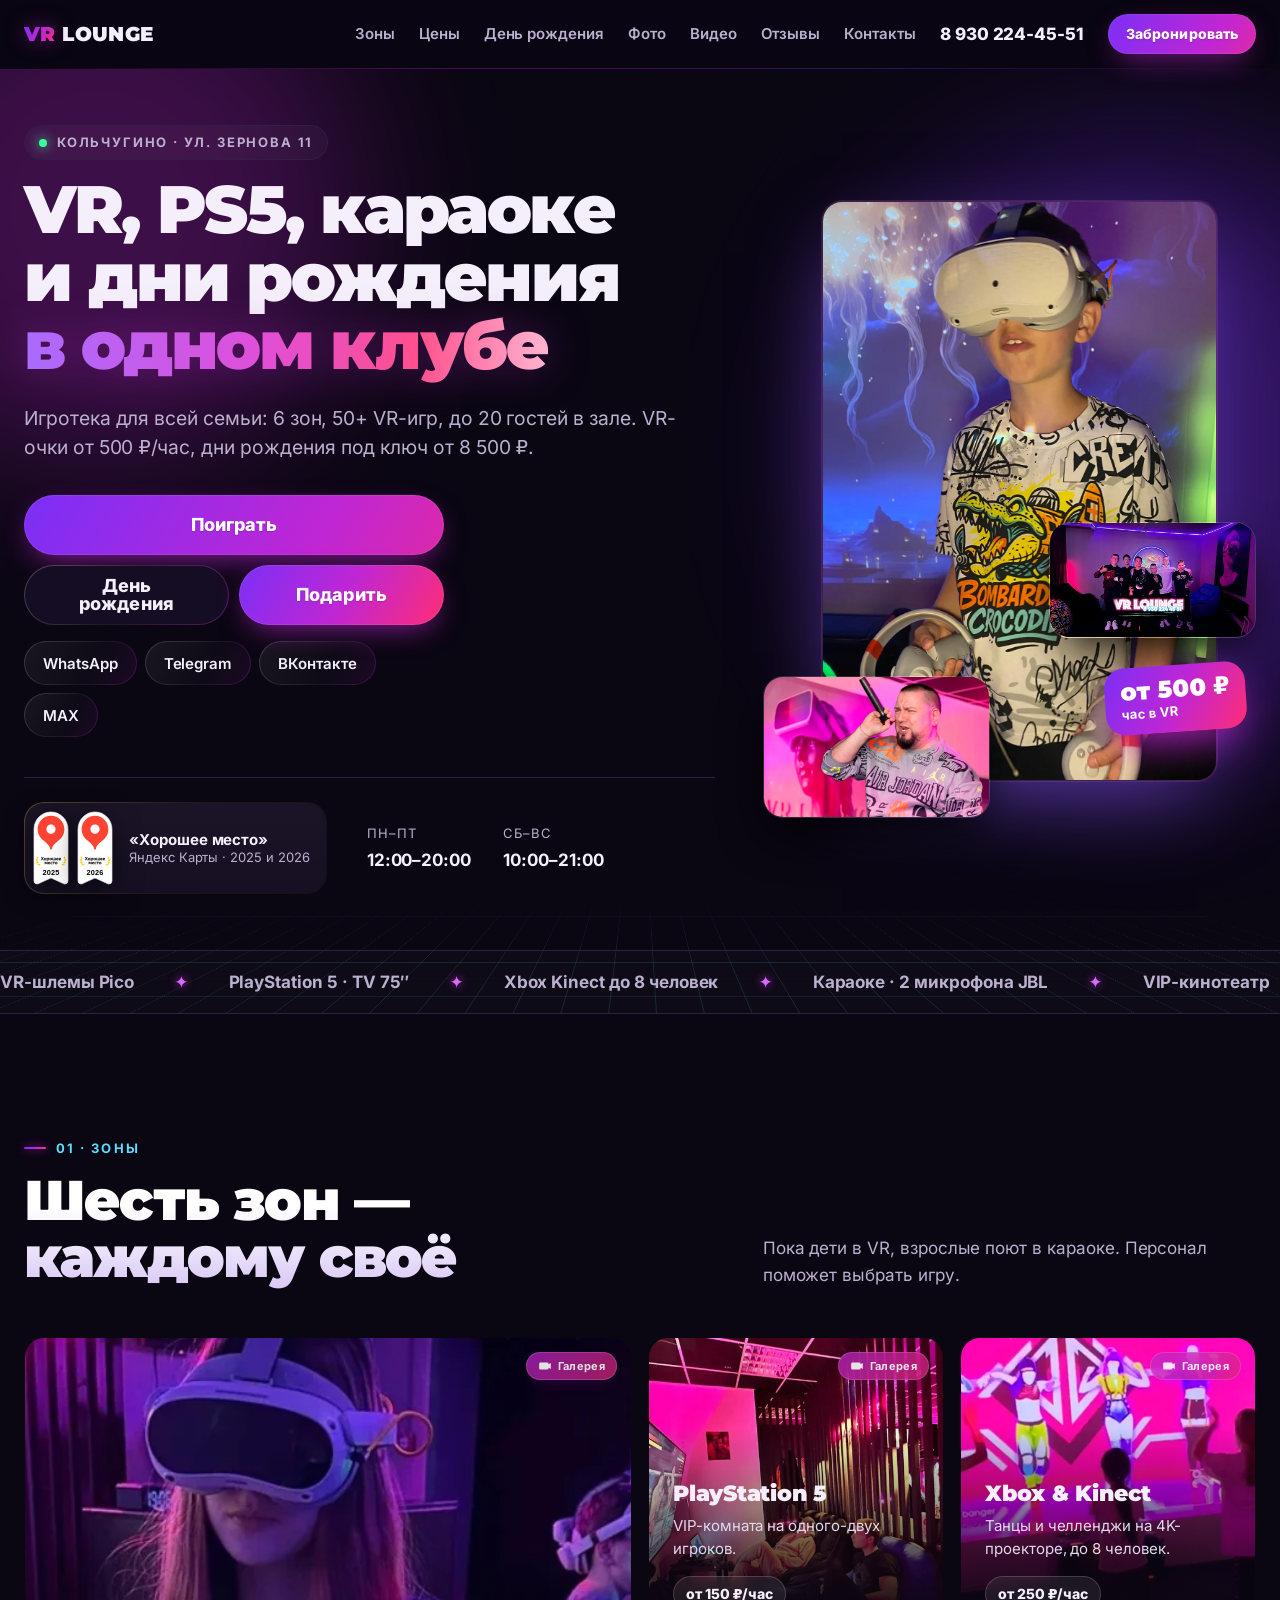
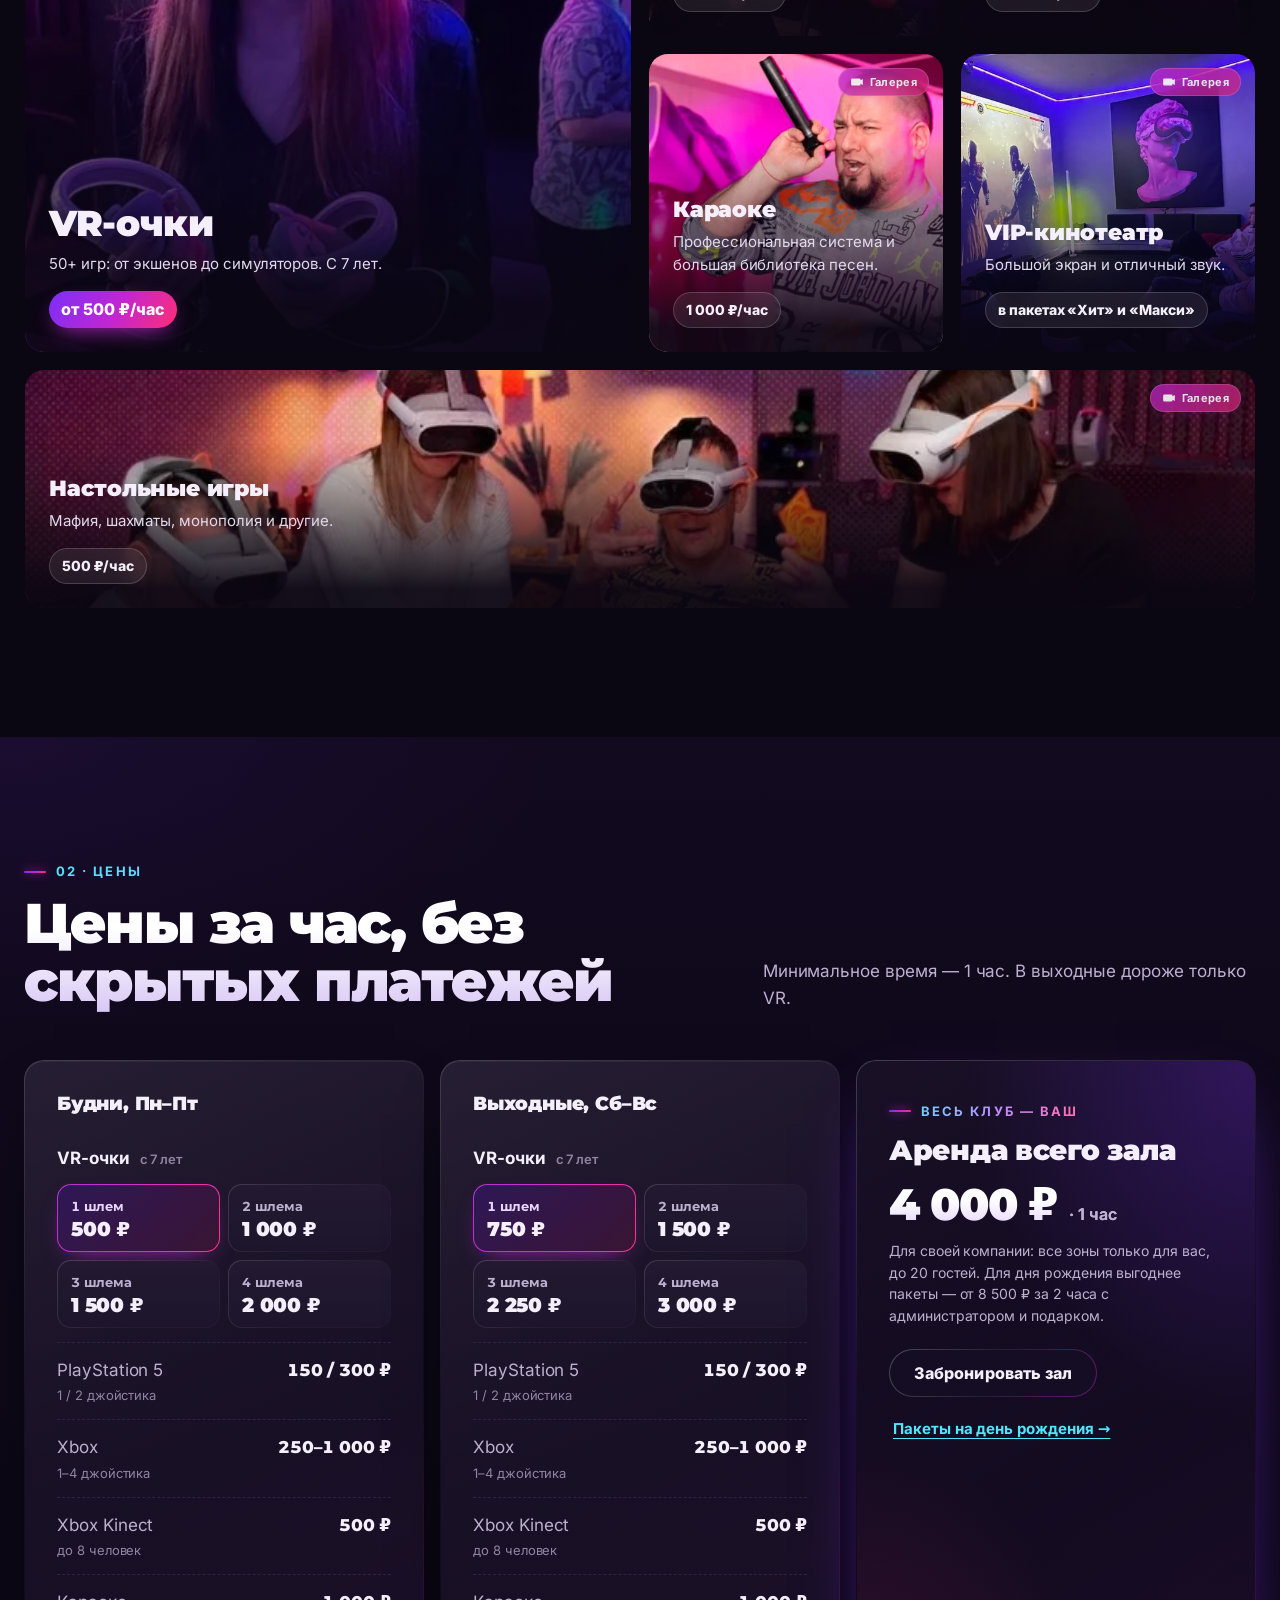
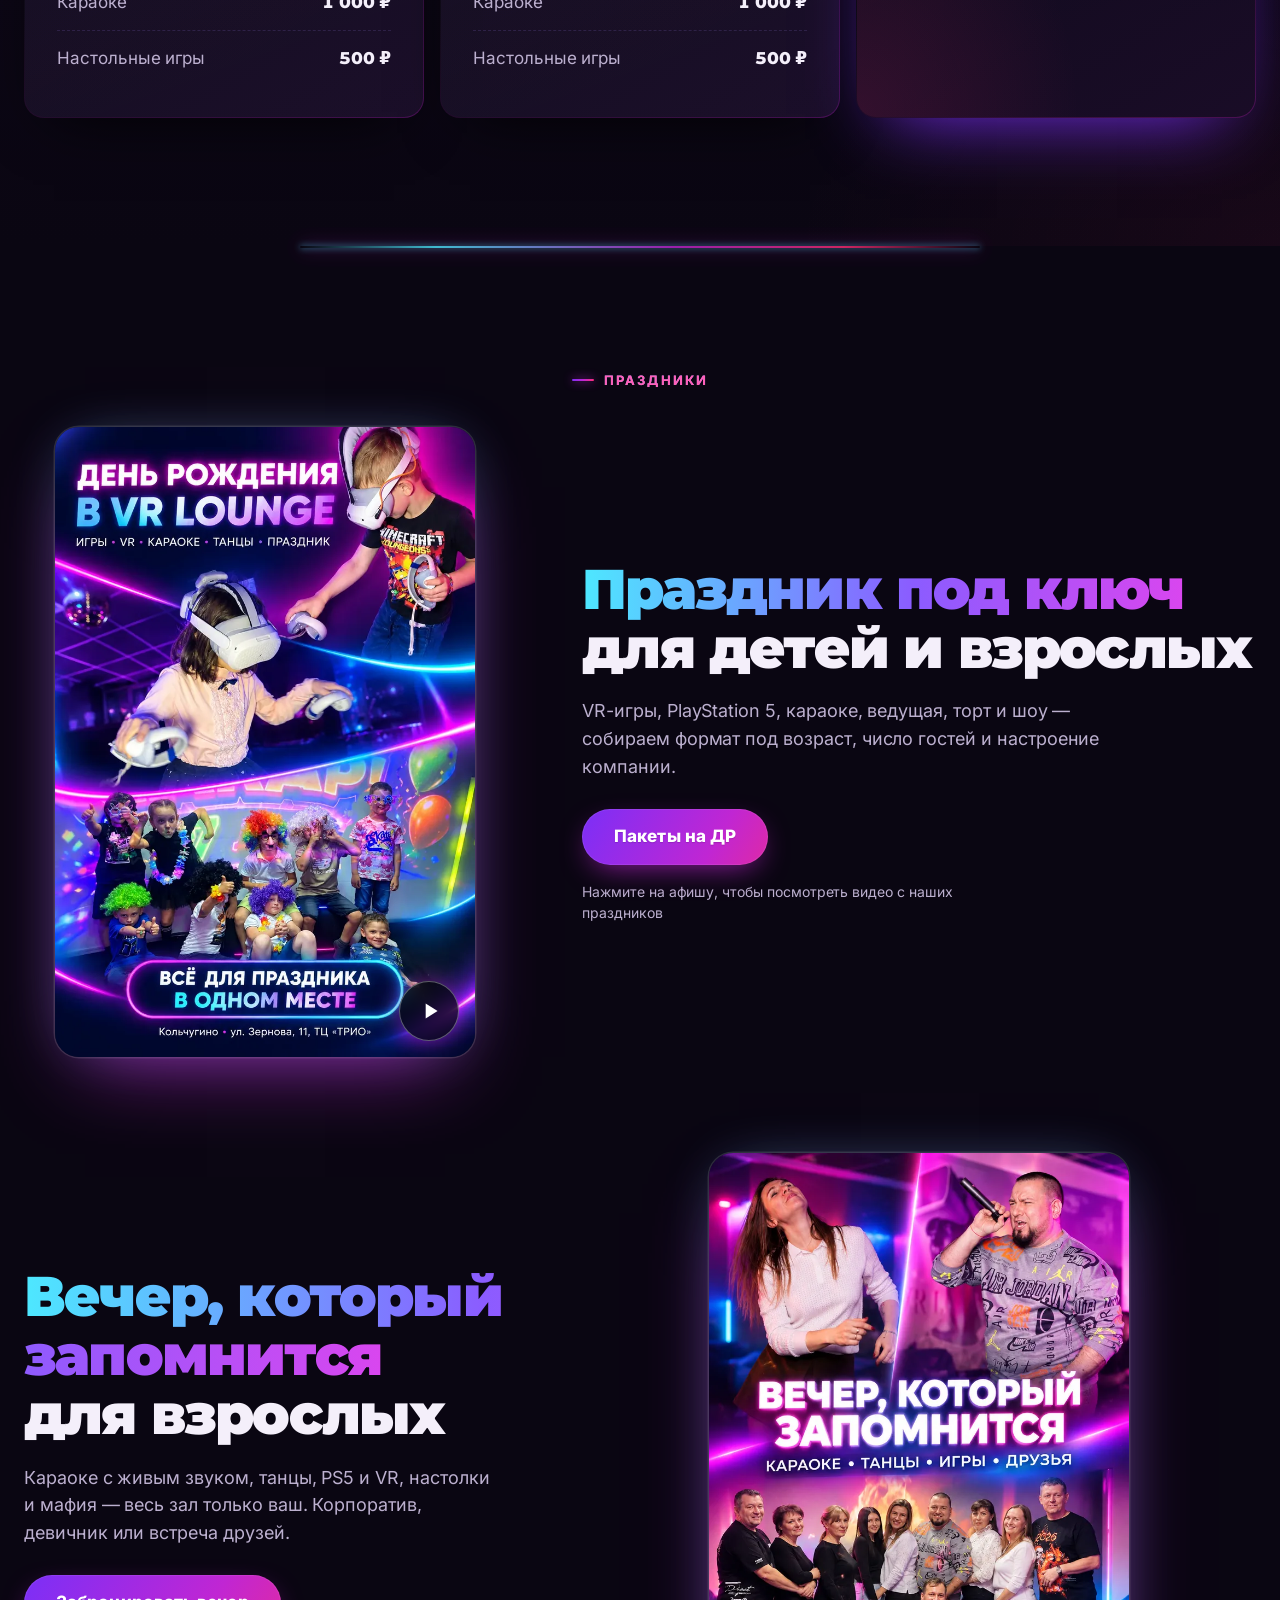
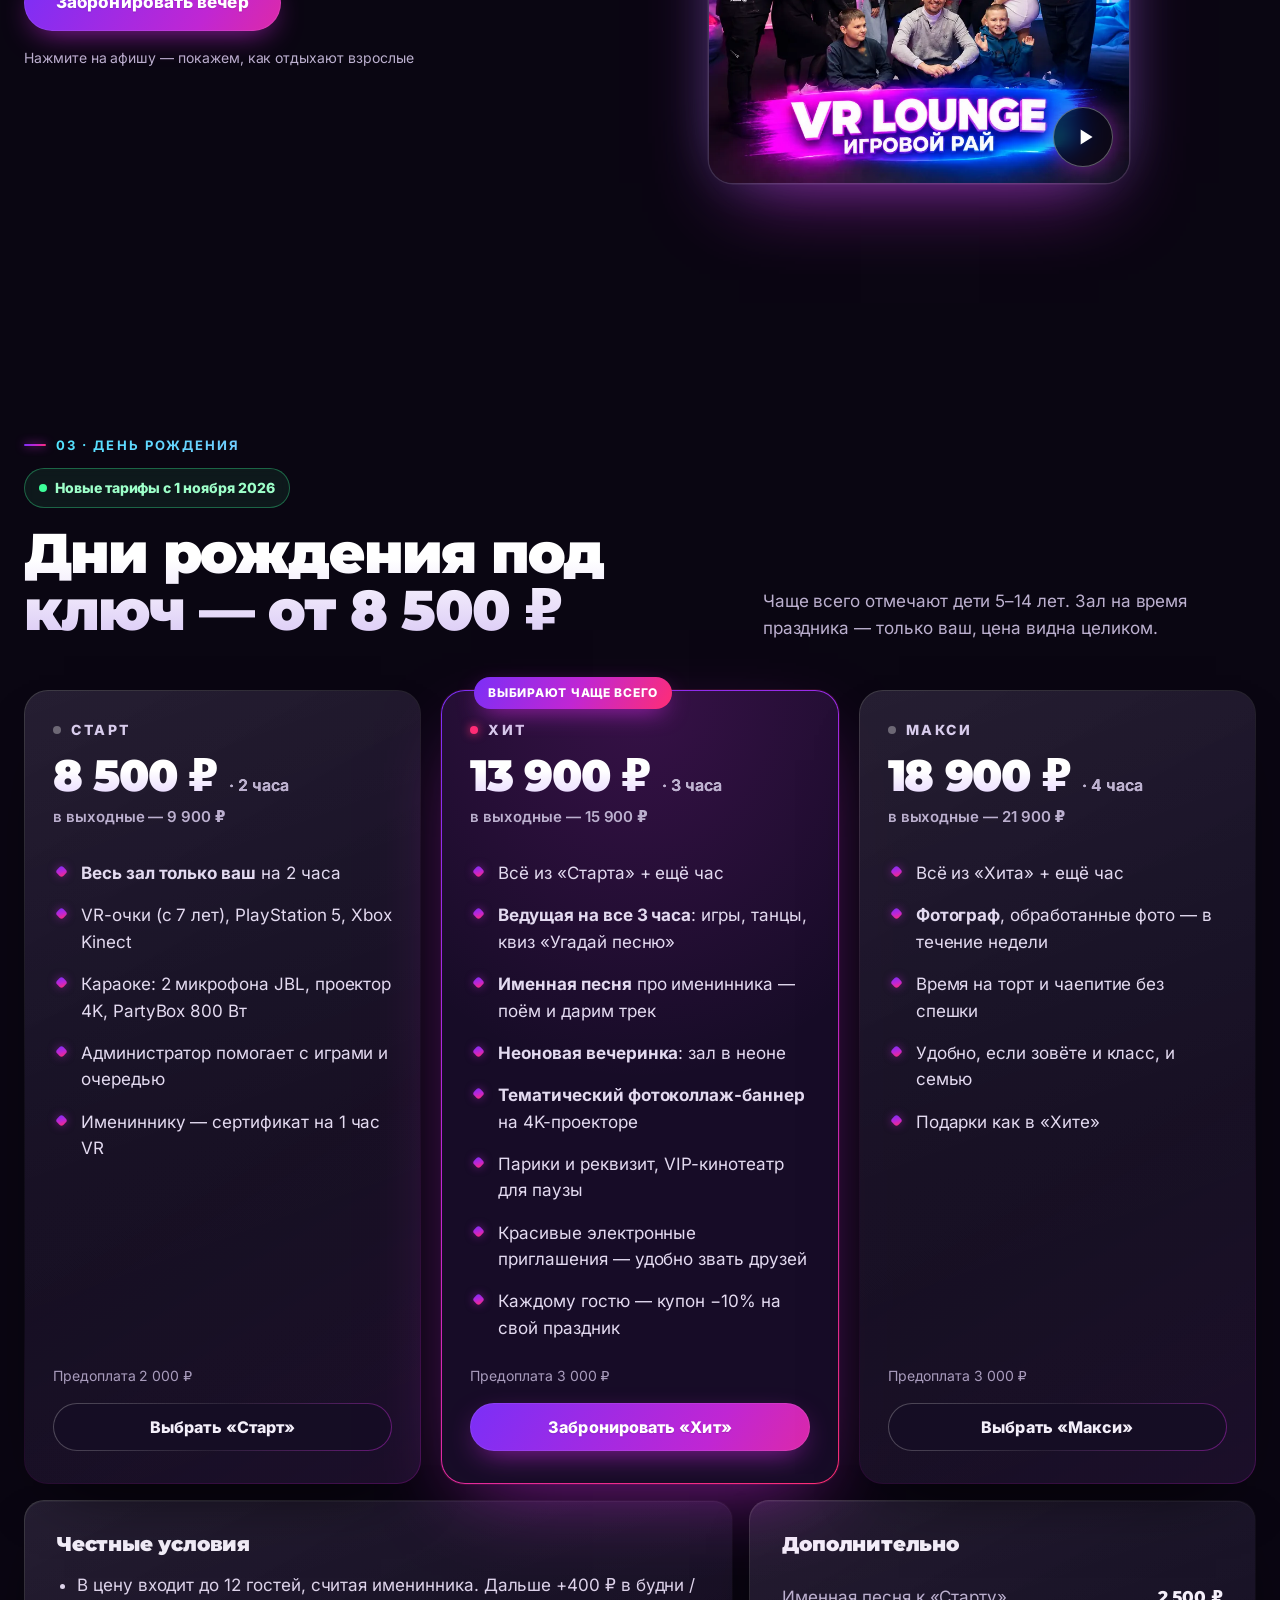
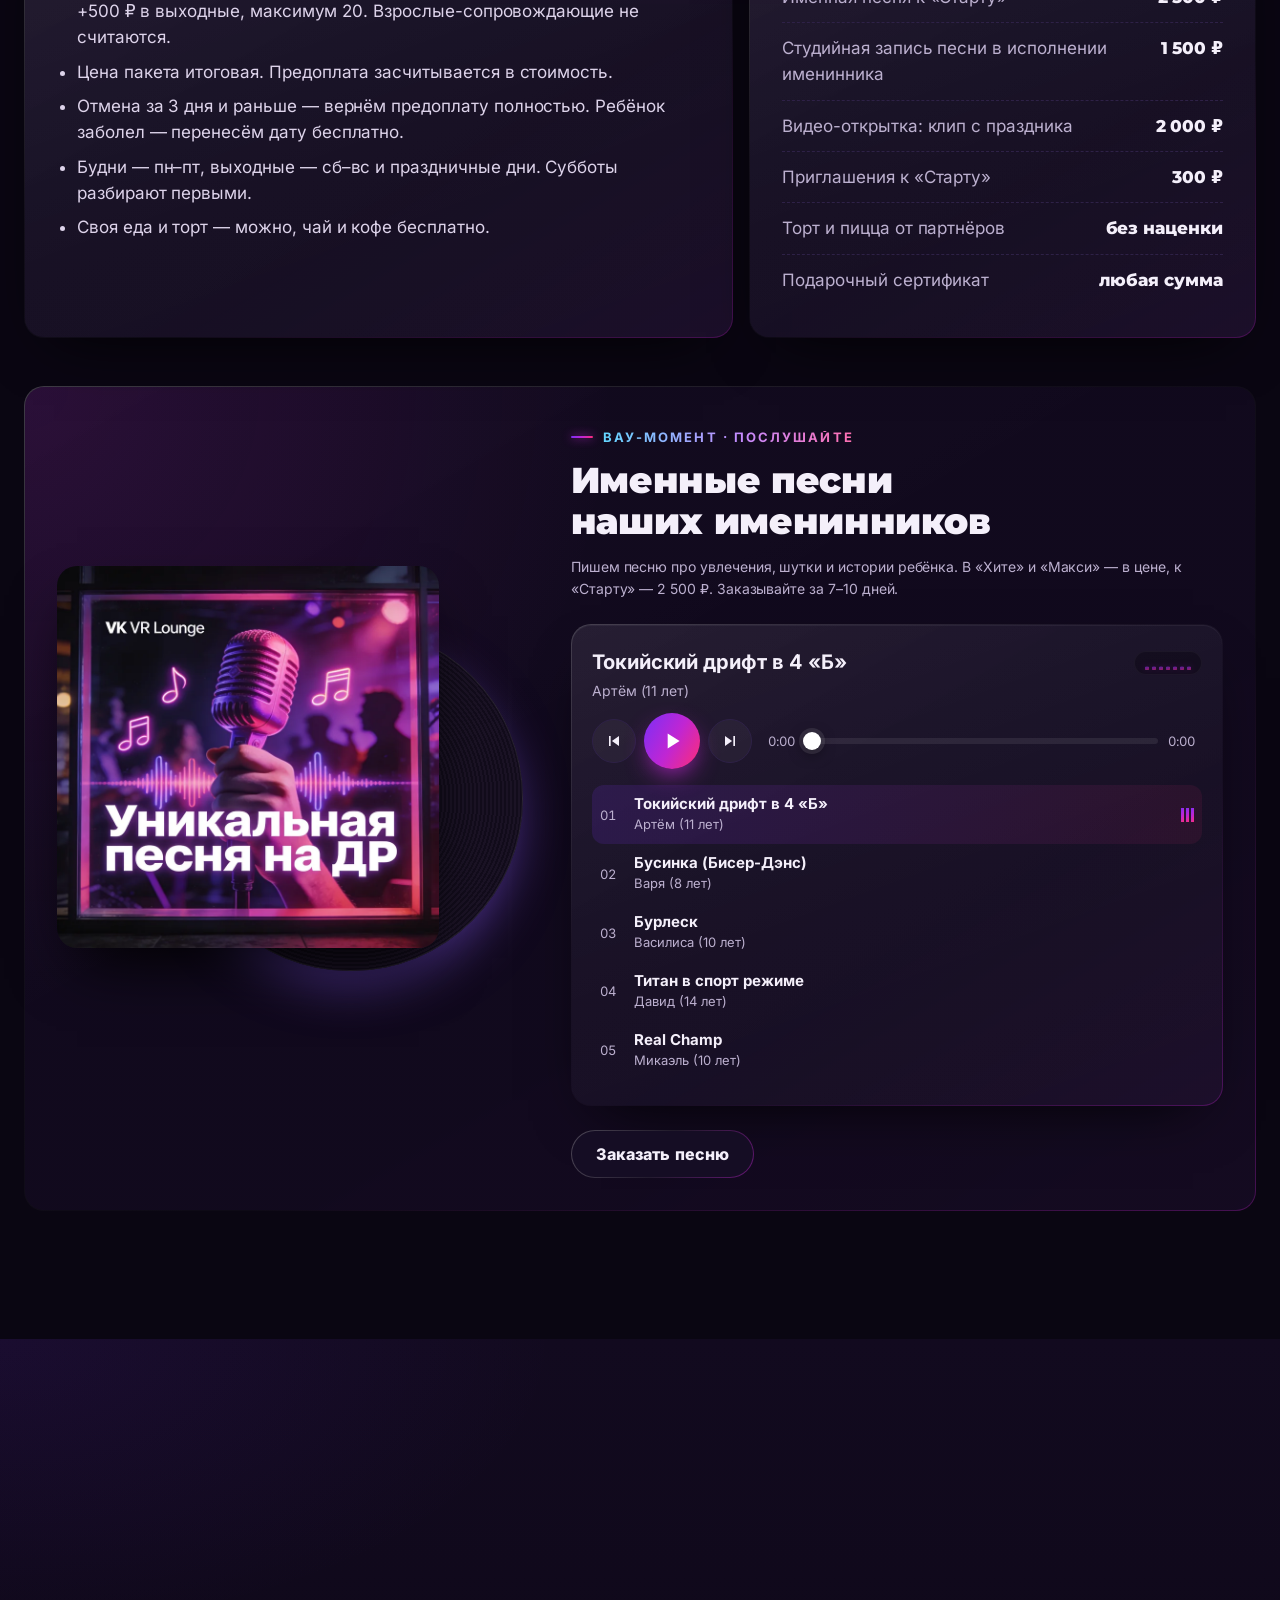
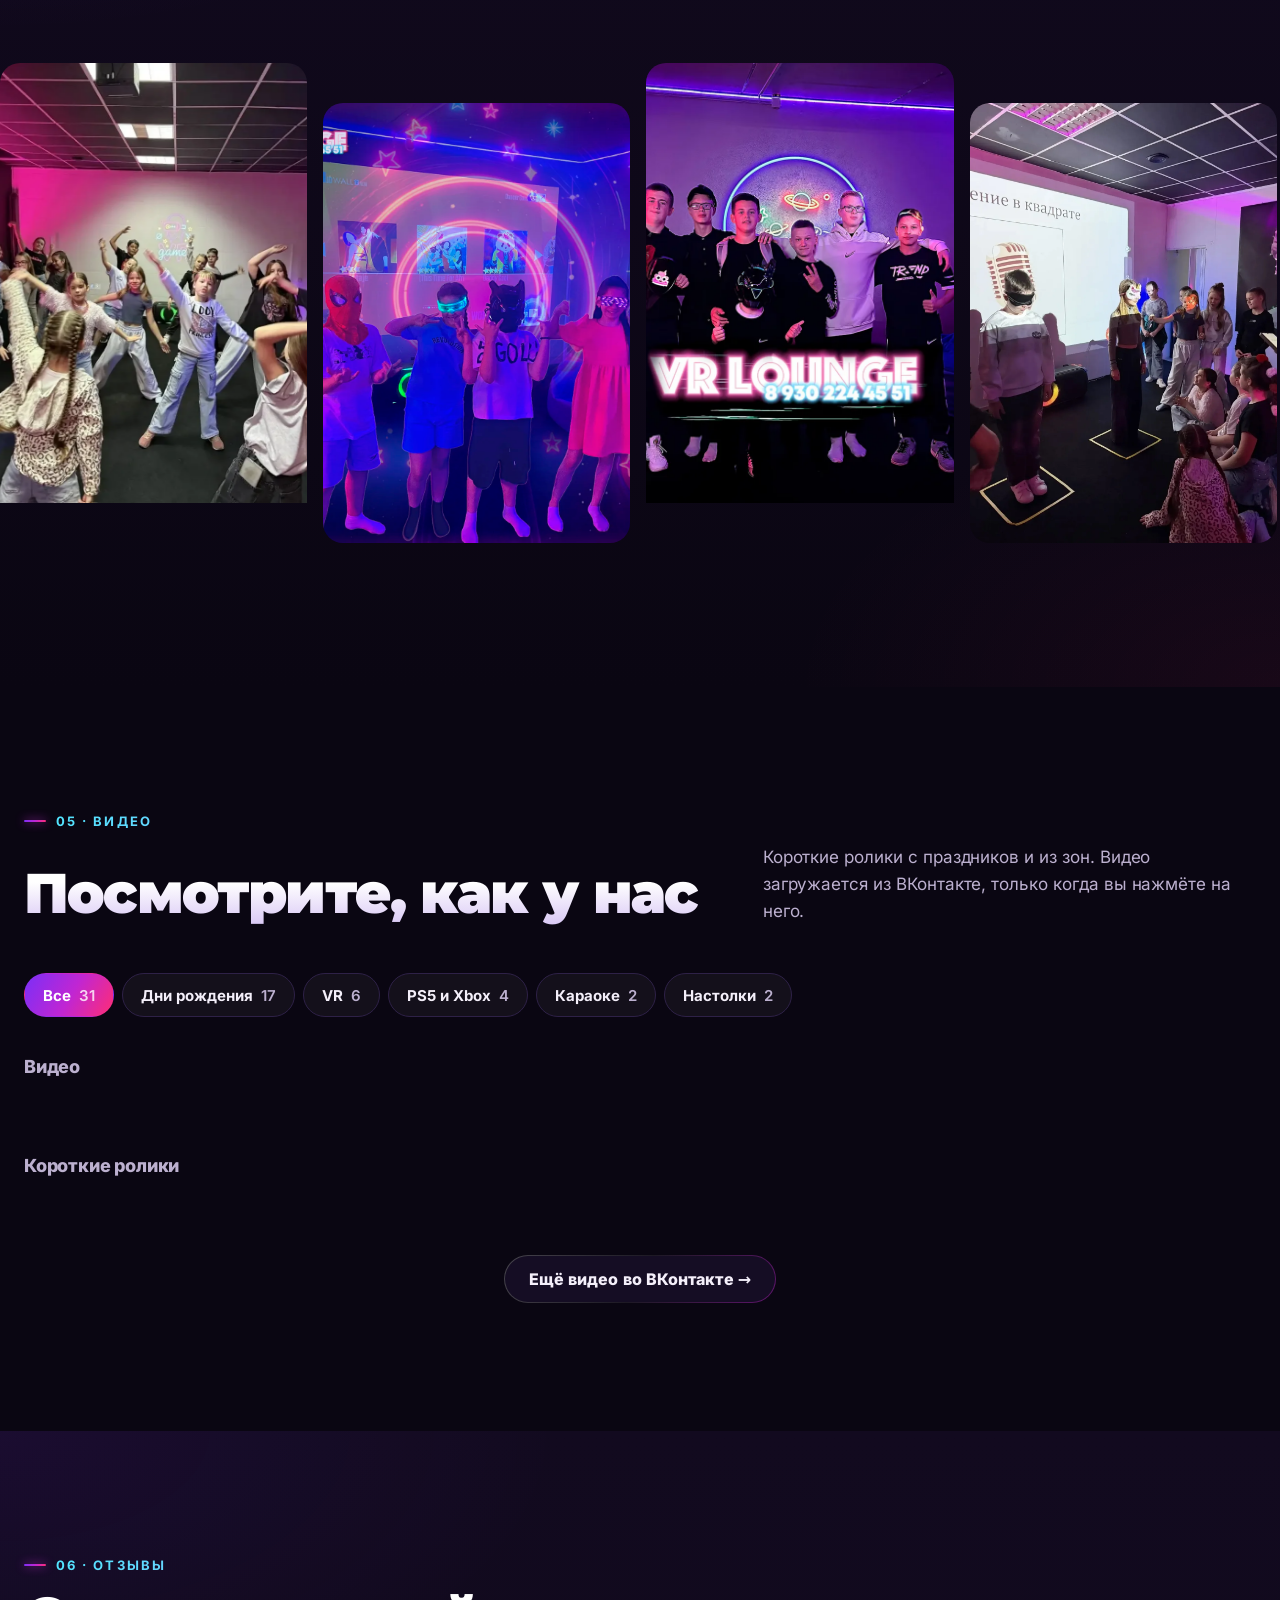
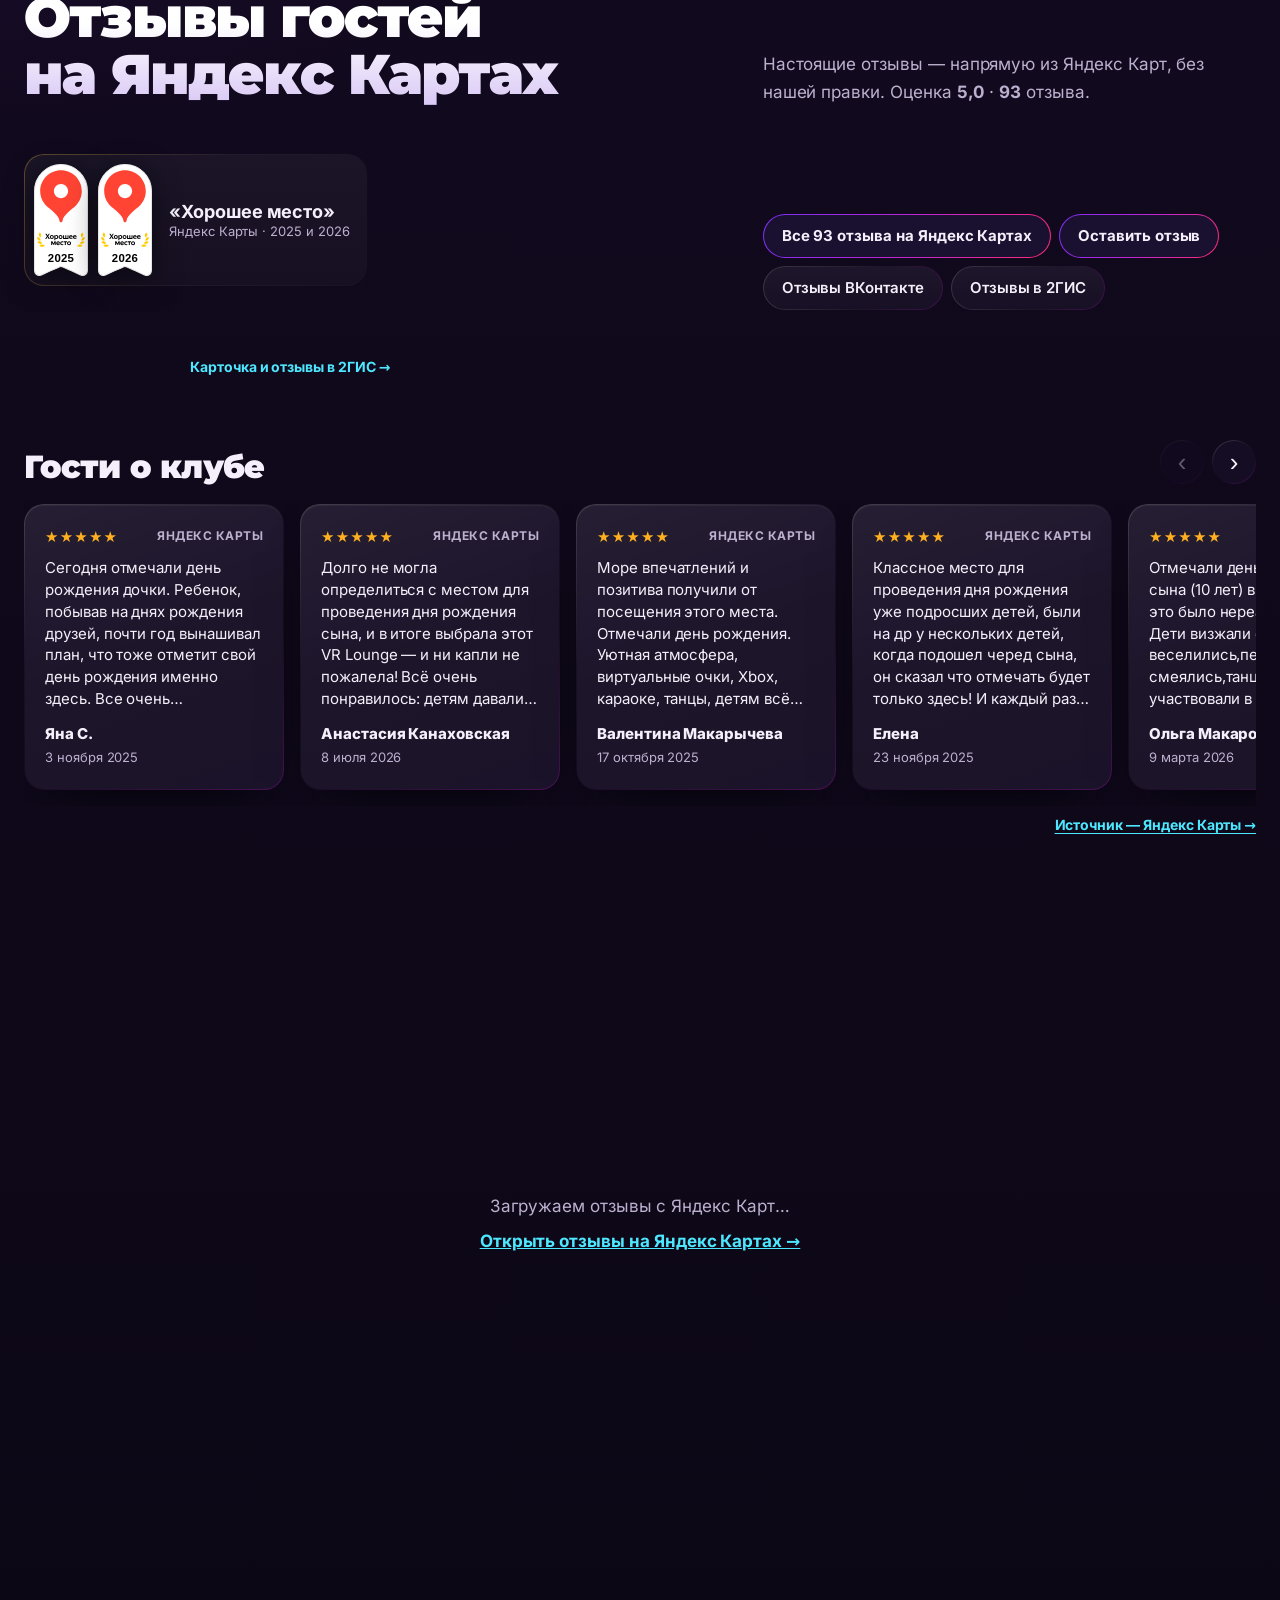
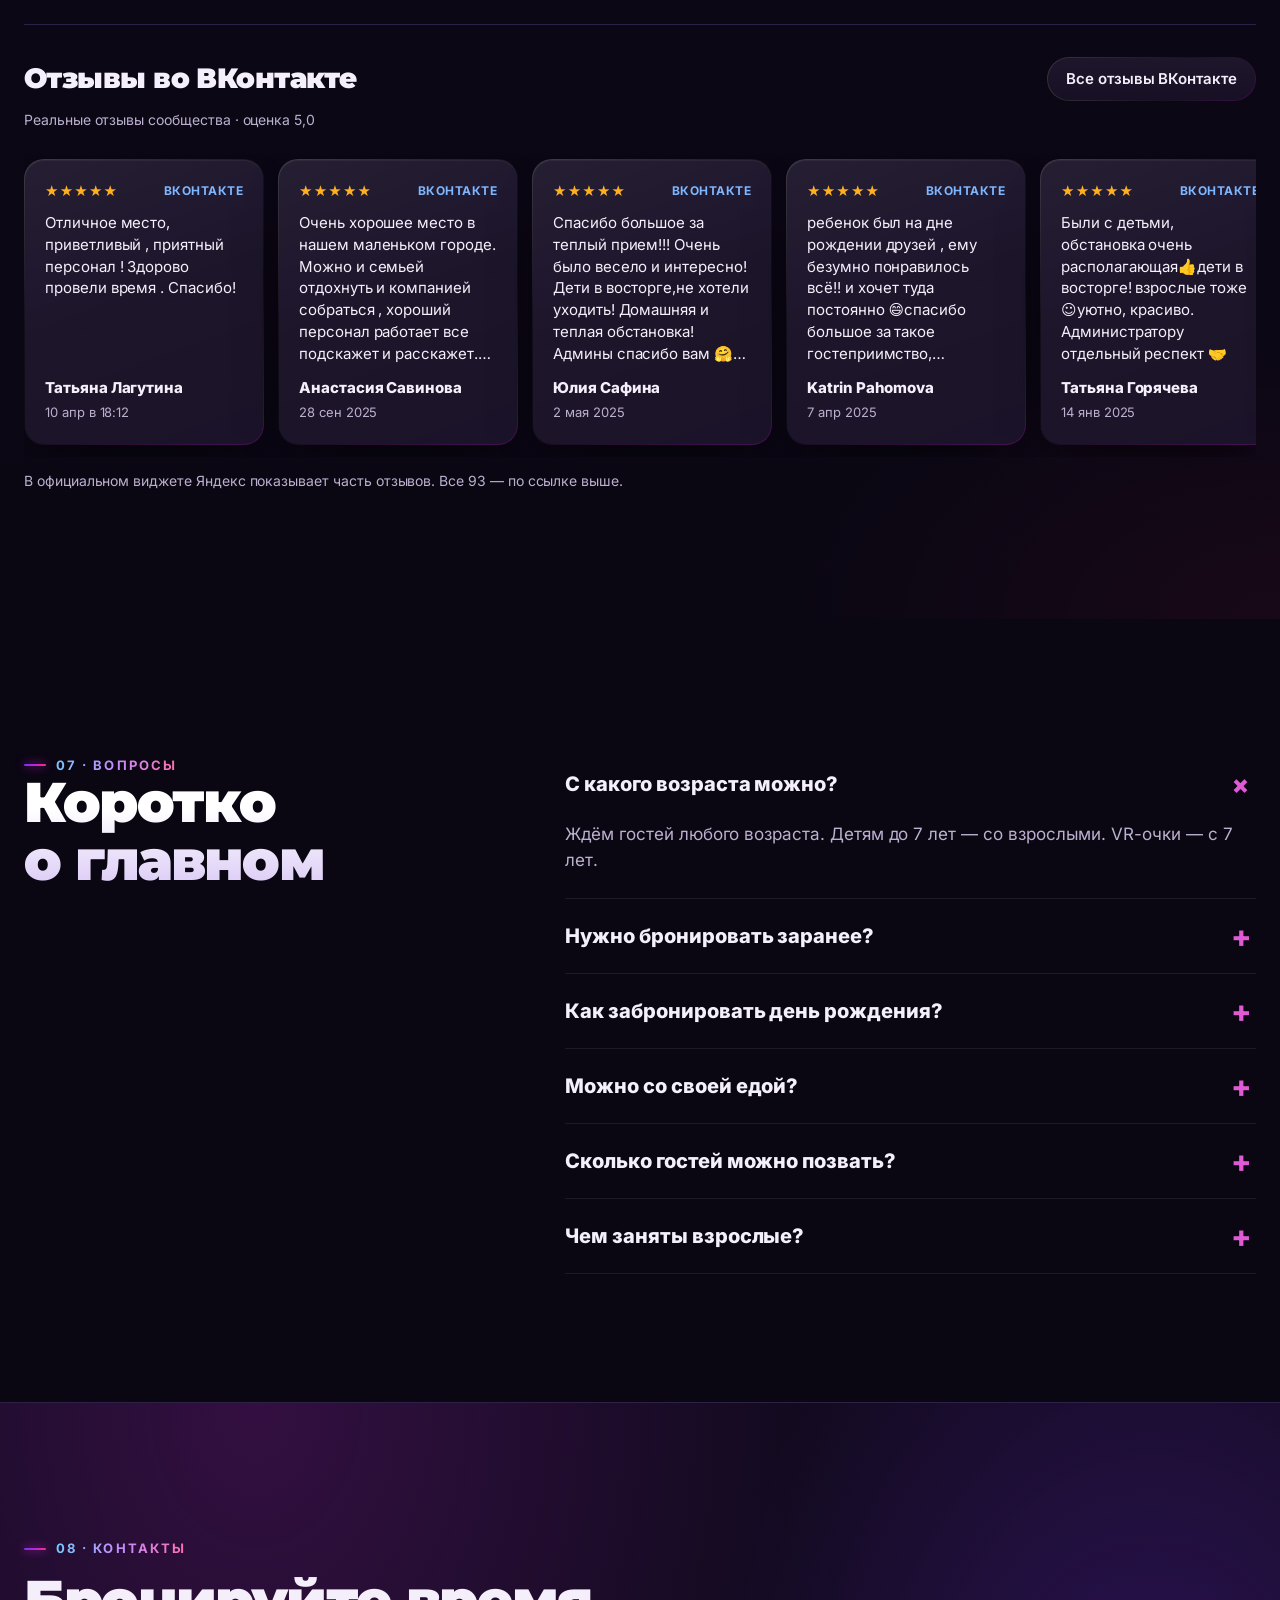
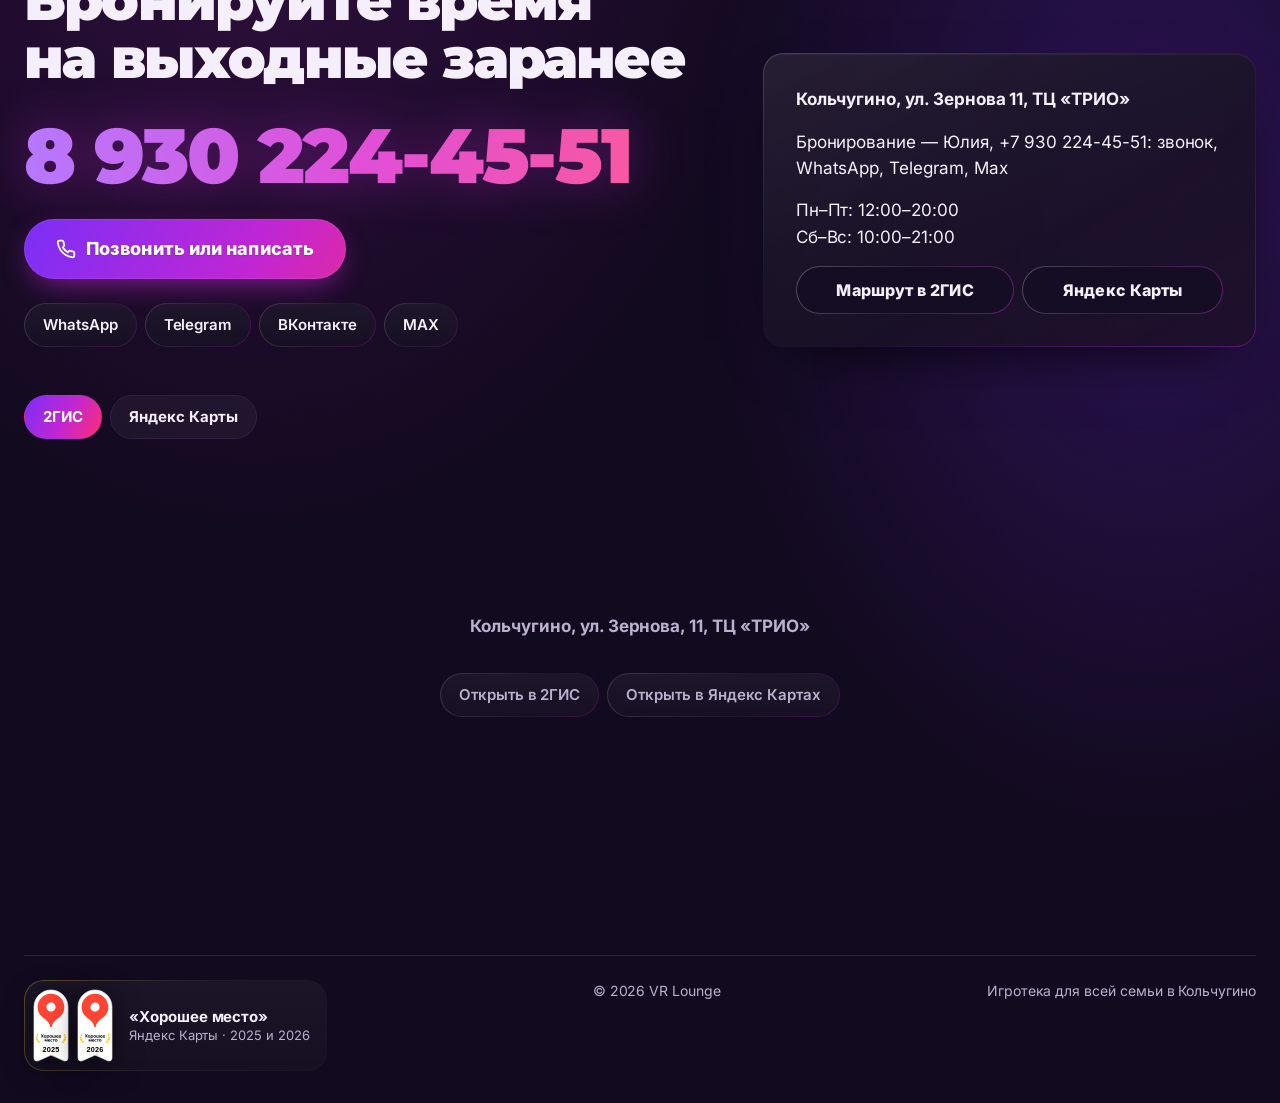
==== commit 2fcbf1e5: "fix(gift): drop back-link icon, enlarge micro label, use VRL 007 Remove the external-link arrow next" ====
--- a/index.html
+++ b/index.html
@@ -569,7 +569,7 @@
                       </div>
                     </div>
                     <div class="vrl-gift__micro">ДРУГОЕ ИЗМЕРЕНИЕ</div>
-                    <div class="vrl-gift__bottom"><span class="vrl-gift__serial" data-vrl-number id="card-serial">VRL DEMO</span></div>
+                    <div class="vrl-gift__bottom"><span class="vrl-gift__serial" data-vrl-number id="card-serial">VRL 007</span></div>
                     <div class="vrl-gift__glint" aria-hidden="true"></div>
                     <div class="vrl-gift__rim" aria-hidden="true"></div>
                   </div>
@@ -592,8 +592,8 @@
                       </div>
                     </div>
                     <div class="vrl-gift__backfoot">
-                      <a href="https://vr-lounge.ru/" tabindex="-1" target="_blank" rel="noopener">vr-lounge.ru ↗</a>
-                      <span data-vrl-number-back>VRL DEMO</span>
+                      <a href="https://vr-lounge.ru/" tabindex="-1" target="_blank" rel="noopener">vr-lounge.ru</a>
+                      <span data-vrl-number-back>VRL 007</span>
                     </div>
                     <div class="vrl-gift__glint" aria-hidden="true"></div>
                     <div class="vrl-gift__rim" aria-hidden="true"></div>
--- a/css/gift.css
+++ b/css/gift.css
@@ -16,9 +16,12 @@
 
 /* Gift sheet — scroll body + fixed foot (no overlap on fields) */
 .bs--gift .bs__box{display:flex!important;flex-direction:column!important;overflow:hidden;padding:0!important;max-height:min(92svh,100dvh);min-height:0}
-@media(min-width:701px){.bs--gift .bs__box{max-height:calc(100svh - 48px)}}
-.bs--gift .bs__gift-scroll{flex:1 1 auto;min-height:0;max-height:none;overflow-x:hidden;overflow-y:auto;overscroll-behavior:contain;-webkit-overflow-scrolling:touch;padding:12px 16px 8px;scroll-padding-bottom:120px}
-@media(min-width:701px){.bs--gift .bs__gift-scroll{padding:28px 28px 20px}}
+@media(min-width:701px){
+  /* Wider sheet so the gift card can read larger on desktop */
+  .bs--gift .bs__box{width:min(520px,100%);max-height:calc(100svh - 48px)}
+}
+.bs--gift .bs__gift-scroll{flex:1 1 auto;min-height:0;max-height:none;overflow-x:hidden;overflow-y:auto;overscroll-behavior:contain;-webkit-overflow-scrolling:touch;padding:12px 10px 8px;scroll-padding-bottom:120px}
+@media(min-width:701px){.bs--gift .bs__gift-scroll{padding:22px 18px 16px}}
 .bs--gift .bs__gift-foot{flex:0 0 auto;padding:12px 16px calc(14px + env(safe-area-inset-bottom));background:linear-gradient(180deg,#130b2100,#130b21f0 26%,#130b21fa);border-top:1px solid #ffffff14;box-shadow:0 -10px 28px #00000040}
 .bs--gift .bs__gift-foot .btn--xl{width:100%;min-height:52px}
 .bs--gift .gift-form{margin-top:4px;padding-bottom:calc(96px + env(safe-area-inset-bottom))}
--- a/css/vrl-gift.css
+++ b/css/vrl-gift.css
@@ -7,37 +7,74 @@
   --vrl-c2:#352243;
   --rx:0deg;
   --ry:0deg;
+  --vrl-flip-ms:900ms;
   position:relative;
   width:100%;
   max-width:100%;
   container-type:inline-size;
+  /* Own compositor layer so overflow:auto sheet ancestors cannot flatten the flip on iOS. */
+  -webkit-perspective:1600px;
   perspective:1600px;
+  -webkit-transform:translateZ(0);
+  transform:translateZ(0);
   font-family:"Inter Cyr",Arial,sans-serif;
   color:#eeeef3;
   -webkit-tap-highlight-color:transparent;
 }
 .vrl-gift--amethyst{--vrl-c1:#723c87;--vrl-c2:#592349}
 .vrl-gift--silver{--vrl-accent:#afcedc;--vrl-pink:#becad9;--vrl-c1:#2d4553;--vrl-c2:#131e28}
-.vrl-gift__scene{width:100%;position:relative;z-index:1;container-type:inline-size}
+.vrl-gift__scene{
+  width:100%;position:relative;z-index:1;container-type:inline-size;
+  -webkit-transform-style:preserve-3d;
+  transform-style:preserve-3d;
+}
 .vrl-gift__tilt{
+  -webkit-transform:rotateX(var(--rx)) rotateY(var(--ry));
   transform:rotateX(var(--rx)) rotateY(var(--ry));
+  -webkit-transition:-webkit-transform .35s ease,transform .35s ease;
   transition:transform .35s ease;
+  -webkit-transform-style:preserve-3d;
   transform-style:preserve-3d;
 }
 .vrl-gift__card{
   width:100%;
   aspect-ratio:1.586;
   position:relative;
+  -webkit-transform-style:preserve-3d;
   transform-style:preserve-3d;
-  transition:transform 1s cubic-bezier(.2,.7,.2,1);
+  /* Explicit from-state + webkit prefixes — required for reliable iOS Safari transitions. */
+  -webkit-transform:rotateY(0deg) translateZ(0);
+  transform:rotateY(0deg) translateZ(0);
+  -webkit-transition:-webkit-transform var(--vrl-flip-ms) cubic-bezier(.2,.7,.2,1),transform var(--vrl-flip-ms) cubic-bezier(.2,.7,.2,1);
+  transition:transform var(--vrl-flip-ms) cubic-bezier(.2,.7,.2,1);
+  will-change:transform;
   cursor:pointer;
   border-radius:3.4cqw;
   outline:none;
-}
-.vrl-gift.is-flipped .vrl-gift__card{transform:rotateY(180deg)}
+  -webkit-tap-highlight-color:transparent;
+  touch-action:manipulation;
+}
+.vrl-gift.is-flipped .vrl-gift__card,
+.vrl-gift.is-flipping.is-flipped .vrl-gift__card{
+  -webkit-transform:rotateY(180deg) translateZ(0);
+  transform:rotateY(180deg) translateZ(0);
+}
+.vrl-gift.is-flipping .vrl-gift__card{
+  /* Keep GPU layer warm for the whole turn (touch + mouse). */
+  -webkit-transform-style:preserve-3d;
+  transform-style:preserve-3d;
+}
 .vrl-gift__face{
-  position:absolute;inset:0;border-radius:3.4cqw;overflow:hidden;
+  position:absolute;inset:0;border-radius:3.4cqw;
+  /* Do NOT use overflow:hidden on the 3D face — iOS Safari then ignores backface-visibility
+     and the opposite face bleeds through mirrored. Clip with clip-path instead. */
+  overflow:visible;
+  clip-path:inset(0 round 3.4cqw);
+  -webkit-clip-path:inset(0 round 3.4cqw);
   backface-visibility:hidden;-webkit-backface-visibility:hidden;
+  /* Promote a compositing layer; slight Z separates faces for WebKit */
+  -webkit-transform:translateZ(0);
+  transform:translateZ(0);
   background:
     radial-gradient(ellipse at 15% 85%,var(--vrl-c1),transparent 65%),
     radial-gradient(ellipse at 90% 5%,var(--vrl-c2),transparent 65%),
@@ -45,6 +82,10 @@
   border:1px solid #ffffff40;
   box-shadow:0 18px 40px #0008,inset 0 1px 0 #ffffff60,inset 0 -2px 0 #000,inset 0 0 0 3px #ffffff06;
 }
+.vrl-gift__front{
+  -webkit-transform:rotateY(0deg) translateZ(2px);
+  transform:rotateY(0deg) translateZ(2px);
+}
 .vrl-gift--amethyst .vrl-gift__face{
   background:linear-gradient(125deg,#111018 4%,#38213f 46%,#784187 100%);
 }
@@ -55,7 +96,25 @@
   content:"";position:absolute;inset:0;pointer-events:none;opacity:.09;
   background-image:url("data:image/svg+xml,%3Csvg viewBox='0 0 180 180' xmlns='http://www.w3.org/2000/svg'%3E%3Cfilter id='n'%3E%3CfeTurbulence type='fractalNoise' baseFrequency='.9' numOctaves='3' stitchTiles='stitch'/%3E%3C/filter%3E%3Cpath fill='%23fff' filter='url(%23n)' opacity='.6' d='M0 0h180v180H0z'/%3E%3C/svg%3E");
 }
-.vrl-gift__back{transform:rotateY(180deg);padding:7%;box-sizing:border-box}
+.vrl-gift__back{
+  -webkit-transform:rotateY(180deg) translateZ(2px);
+  transform:rotateY(180deg) translateZ(2px);
+  padding:7%;box-sizing:border-box;
+}
+
+/*
+  Anti-bleed for iOS WebKit: hide the inactive face ONLY after rotateY settles.
+  Never combine .is-face-settled with a mid-flip class change in the same paint —
+  that used to display:none the outgoing face before the transition could start,
+  which looked like an instant swap on iPhone.
+*/
+.vrl-gift.is-face-settled:not(.is-flipping).is-flipped .vrl-gift__front,
+.vrl-gift.is-face-settled:not(.is-flipping):not(.is-flipped) .vrl-gift__back{
+  visibility:hidden;
+  opacity:0;
+  pointer-events:none;
+  display:none;
+}
 .vrl-gift__rim{
   position:absolute;inset:0;border-radius:inherit;padding:1.4px;
   background:conic-gradient(from var(--vrl-angle,0deg),transparent 0deg,transparent 70deg,#b5a1e933 125deg,#f4d8ff 155deg,#ad6db8 175deg,transparent 220deg,transparent 310deg,#b9d6ff88 340deg,transparent);
@@ -157,7 +216,7 @@
 }
 .vrl-gift__micro{
   position:absolute;left:42.5%;bottom:5.2%;z-index:4;
-  font-size:.9cqw;letter-spacing:.22cqw;color:#d8c7e3;text-transform:uppercase;
+  font-size:1.4cqw;letter-spacing:.22cqw;color:#d8c7e3;text-transform:uppercase;
 }
 .vrl-gift__backhead{
   display:flex;justify-content:space-between;align-items:flex-start;gap:3cqw;
@@ -175,6 +234,8 @@
 }
 .vrl-gift__backgrid{
   display:grid;grid-template-columns:1fr 1fr;gap:5cqw;
+  /* Keep specimen clear of absolute backfoot (URL + serial) */
+  padding-bottom:5.5cqw;
 }
 .vrl-gift__back h3{
   font-size:1.65cqw;letter-spacing:0;color:#ac9bbb;font-weight:500;margin:0 0 5.5cqw;
@@ -194,19 +255,28 @@
 }
 .vrl-gift__backfoot{
   position:absolute;bottom:7.2%;left:7%;right:7%;
-  display:flex;justify-content:space-between;align-items:center;
+  display:flex;justify-content:flex-end;align-items:center;gap:3.2cqw;
   font-size:2.2cqw;color:#bcb0c9;
-}
-.vrl-gift__backfoot a{color:inherit;text-decoration:none}
+  pointer-events:none;
+}
+.vrl-gift__backfoot a{
+  /* Bottom-right cluster with serial — clears left specimen badge */
+  position:static;transform:none;
+  color:inherit;text-decoration:none;pointer-events:auto;white-space:nowrap;
+  order:1;
+}
+.vrl-gift__backfoot a::before,
+.vrl-gift__backfoot a::after{content:none!important;display:none!important}
+.vrl-gift__backfoot > span{pointer-events:none;order:2}
 .vrl-gift__backfoot a:focus-visible{outline:2px solid var(--vrl-accent);outline-offset:3px}
 
-/* Sheet compact shell — constrain WIDTH so aspect-ratio 1.586 stays intact */
+/* Sheet compact shell — fill sheet width; aspect-ratio 1.586 stays intact */
 .gift-sheet-card{
   display:flex;
   justify-content:center;
 }
 .gift-sheet-card .vrl-gift{
-  width:min(100%,380px);
+  width:100%;
   max-width:100%;
   margin:0 auto;
 }
@@ -214,9 +284,6 @@
   max-height:none;
   /* do not set overflow:hidden here — it breaks backface-visibility / 3D flip */
   box-shadow:0 10px 28px #0007;
-}
-@media(max-width:700px){
-  .gift-sheet-card .vrl-gift{width:min(100%,314px)}
 }
 
 /* Full lightbox */
@@ -254,7 +321,7 @@
 
 @media(prefers-reduced-motion:reduce){
   .vrl-gift__rim,.vrl-gift__glint{animation:none!important}
-  .vrl-gift__tilt,.vrl-gift__card{transition:none!important}
+  .vrl-gift__tilt,.vrl-gift__card,.vrl-gift__face{transition:none!important}
 }
 
 /* Export page */
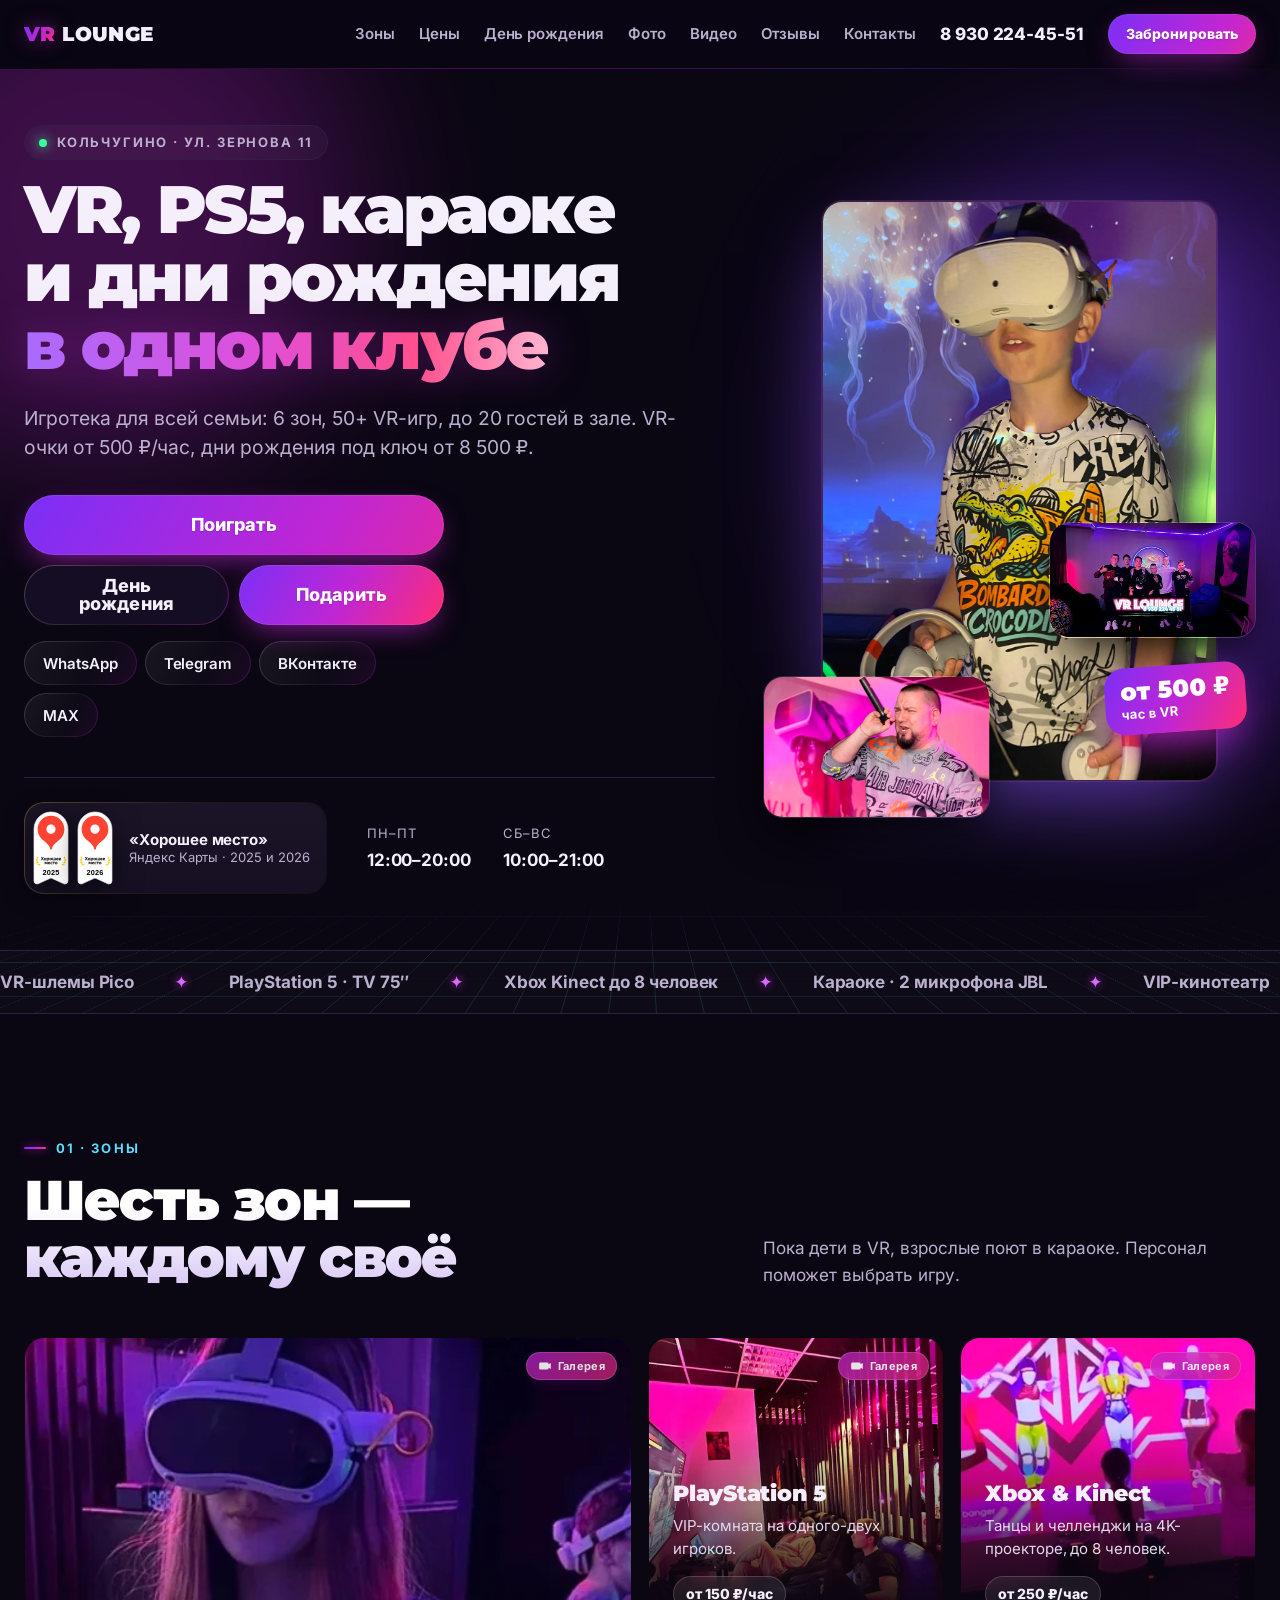
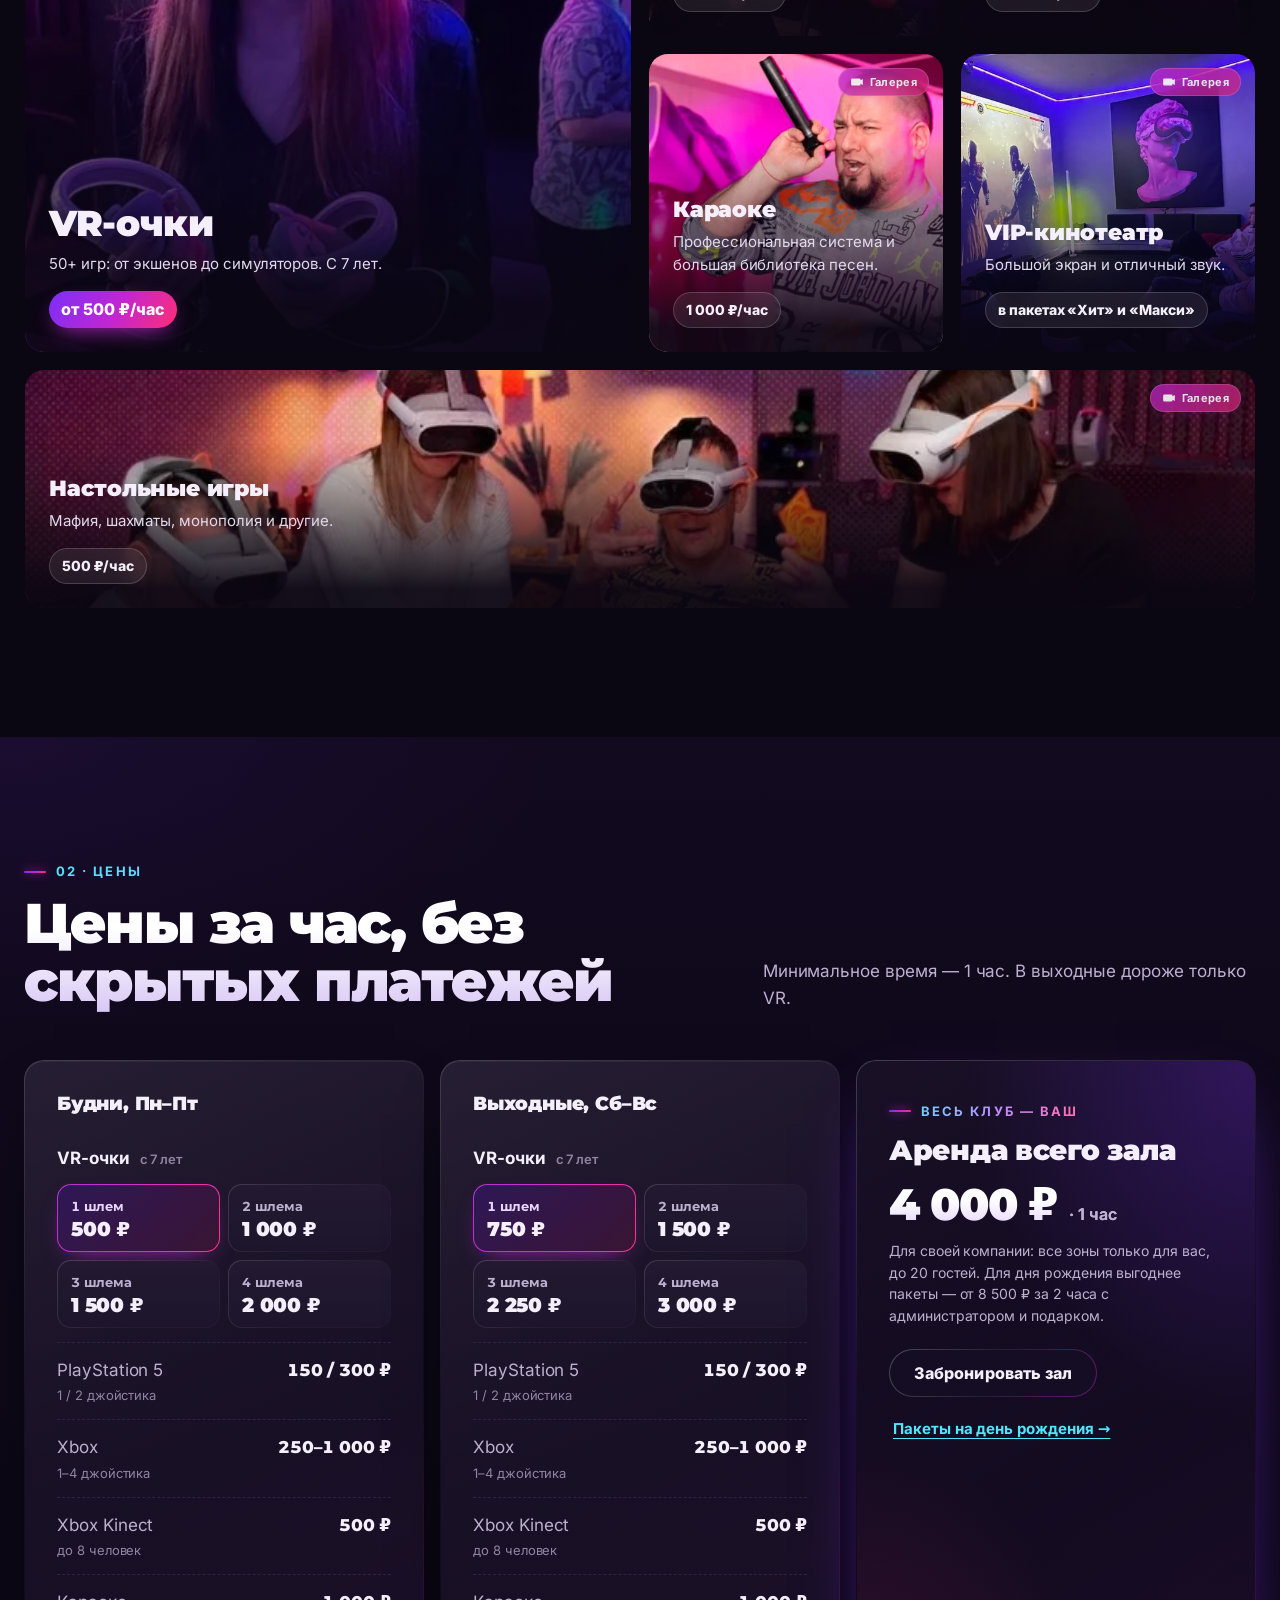
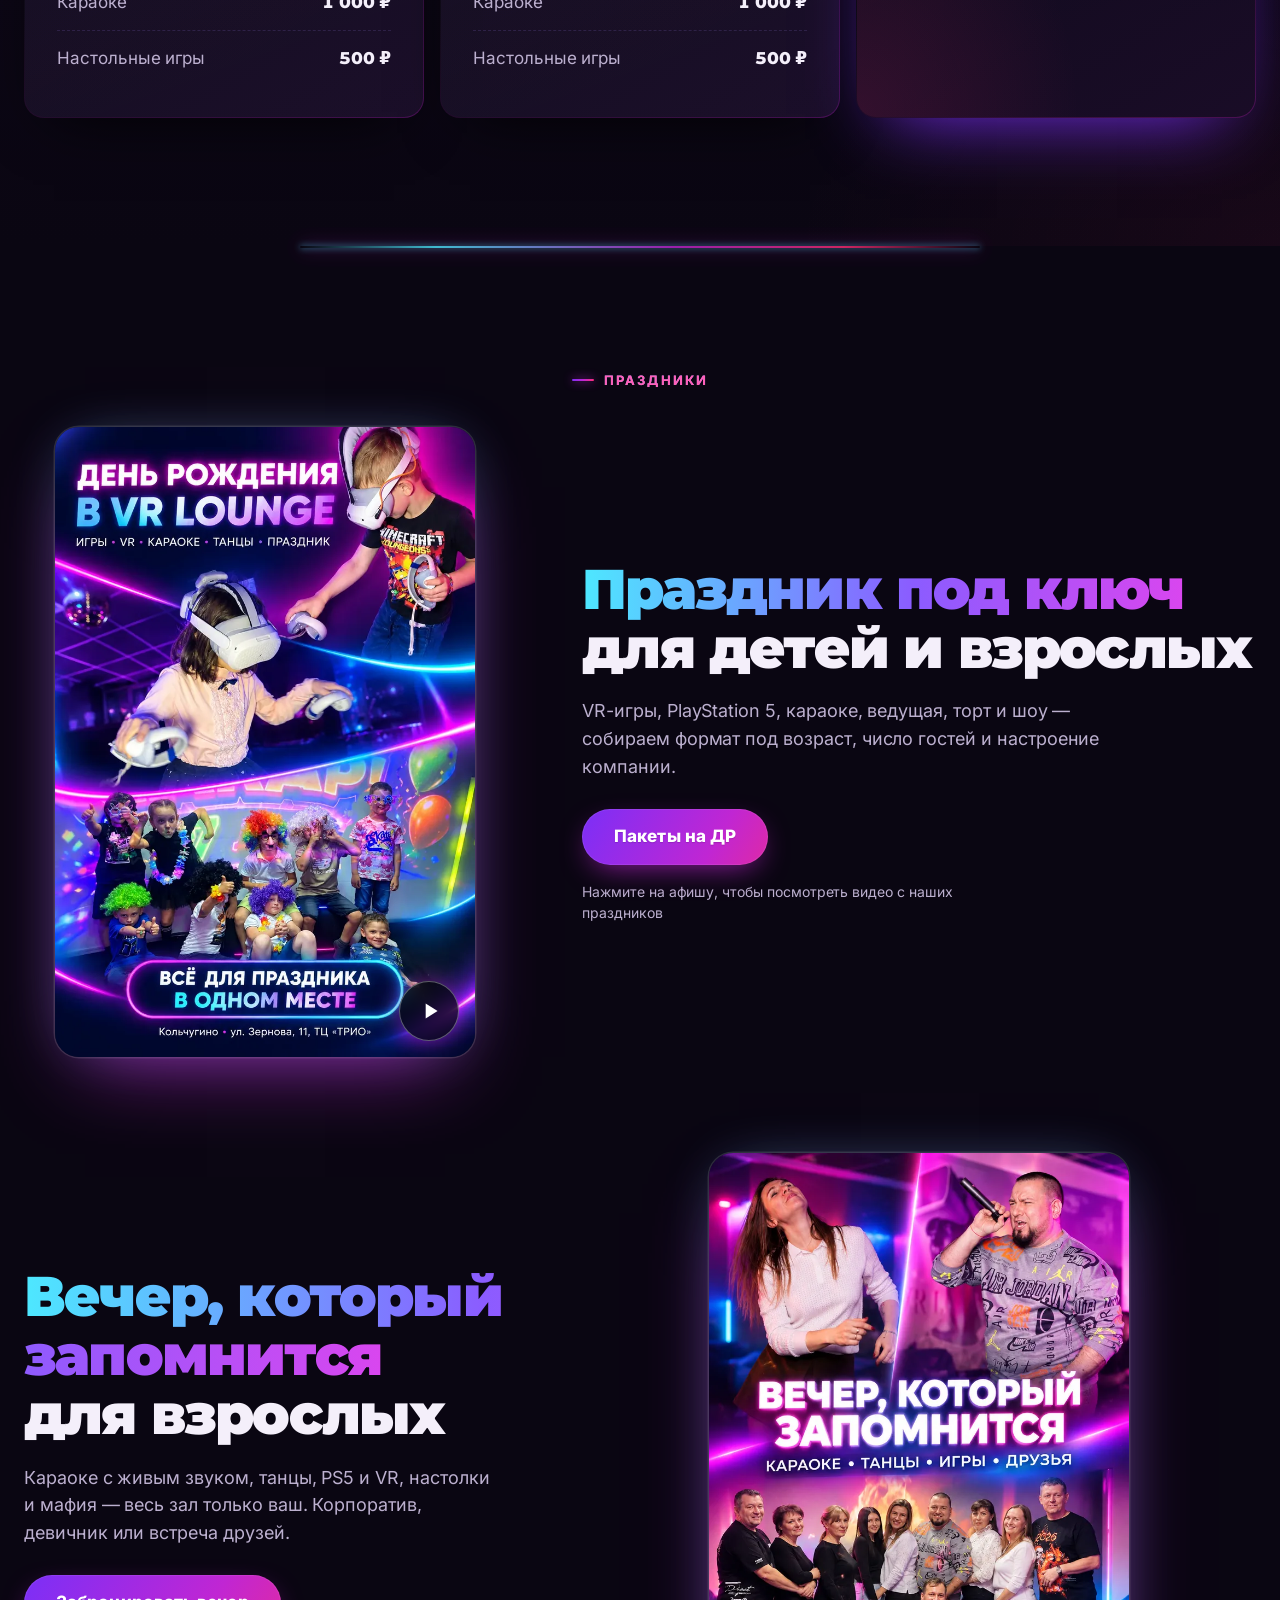
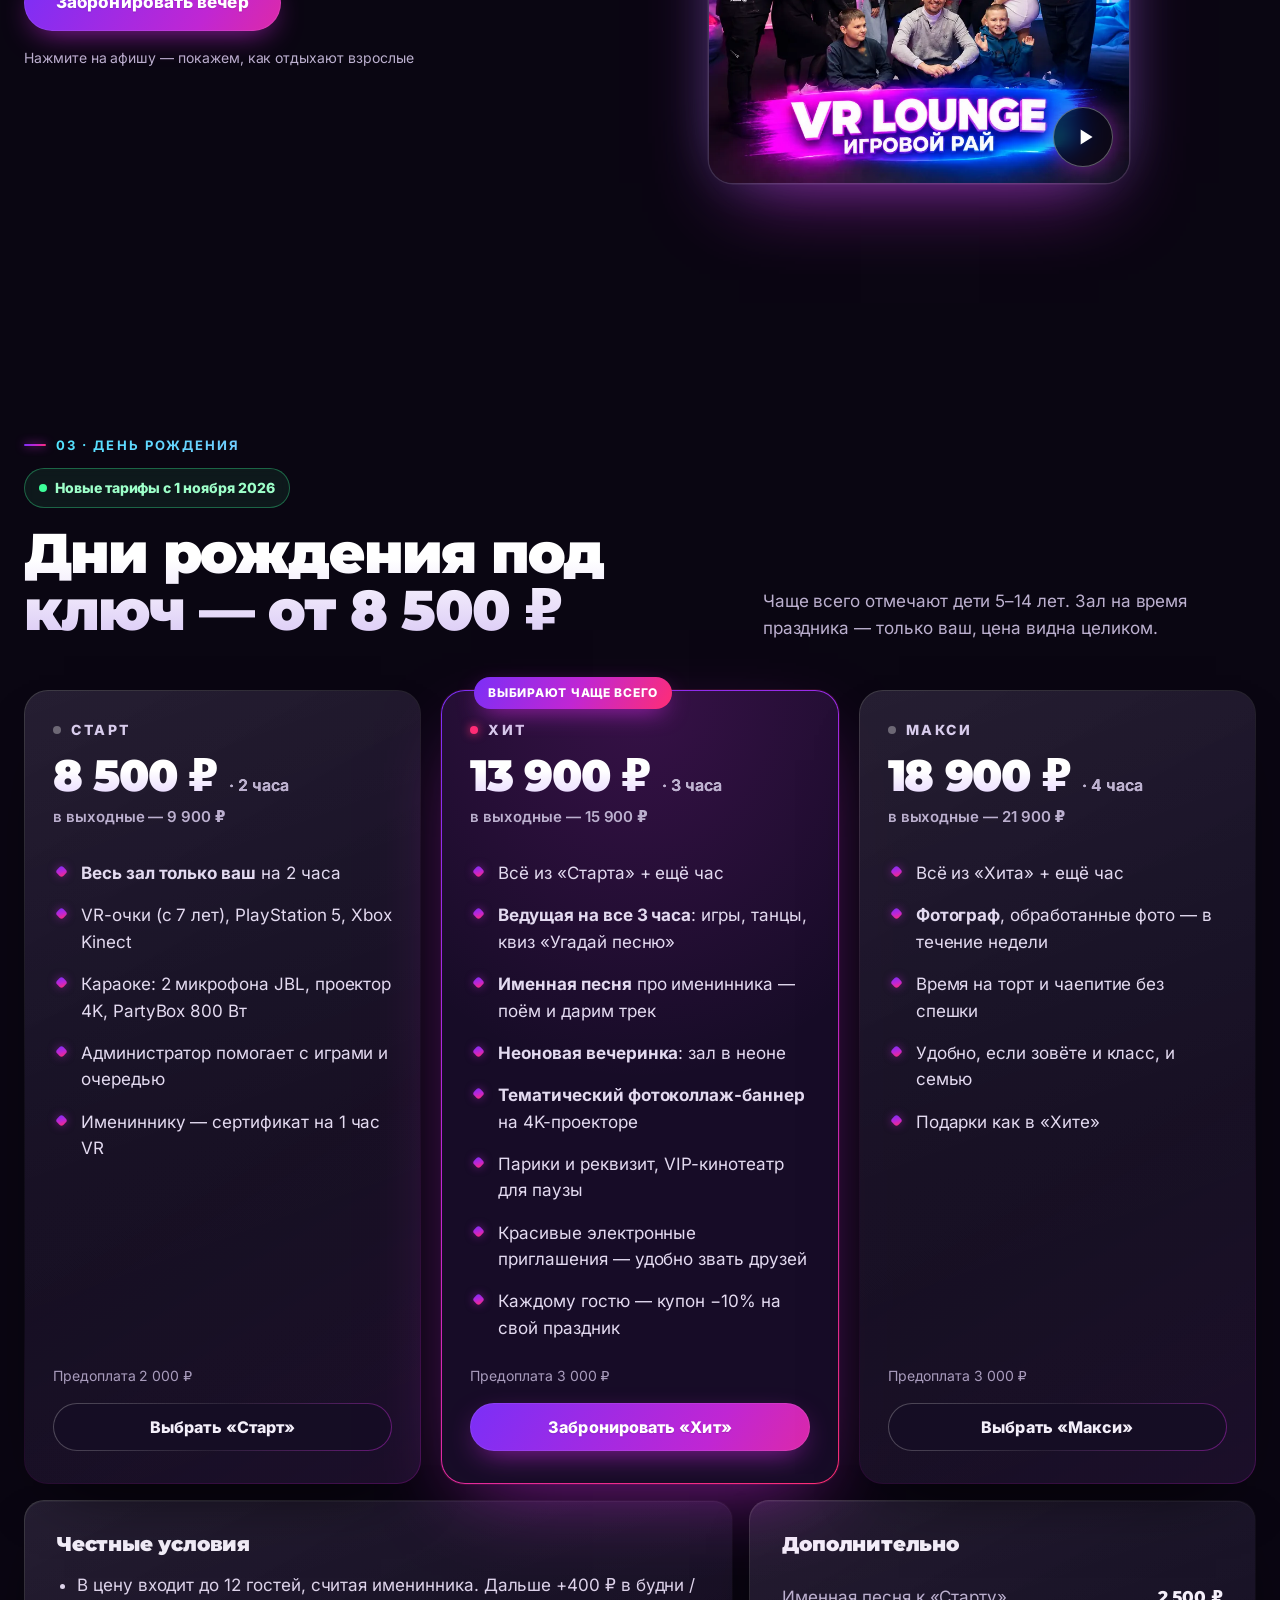
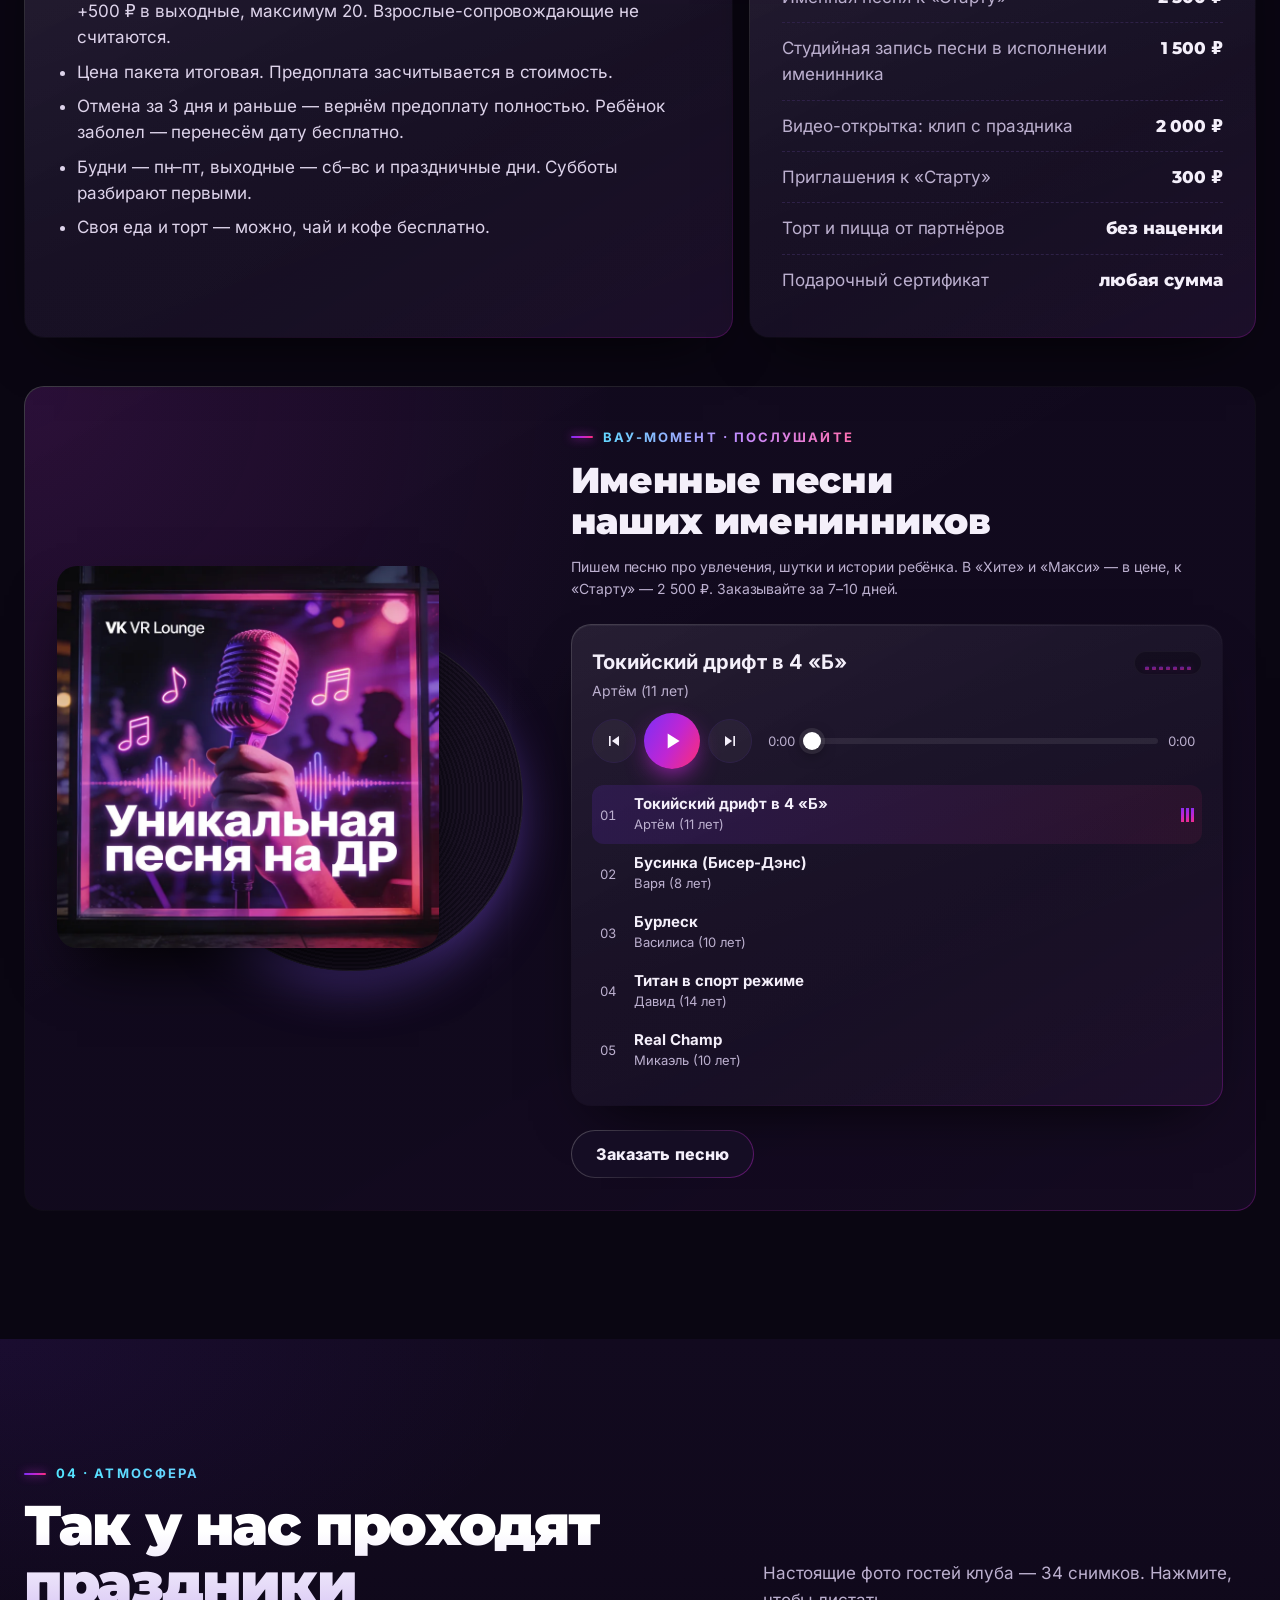
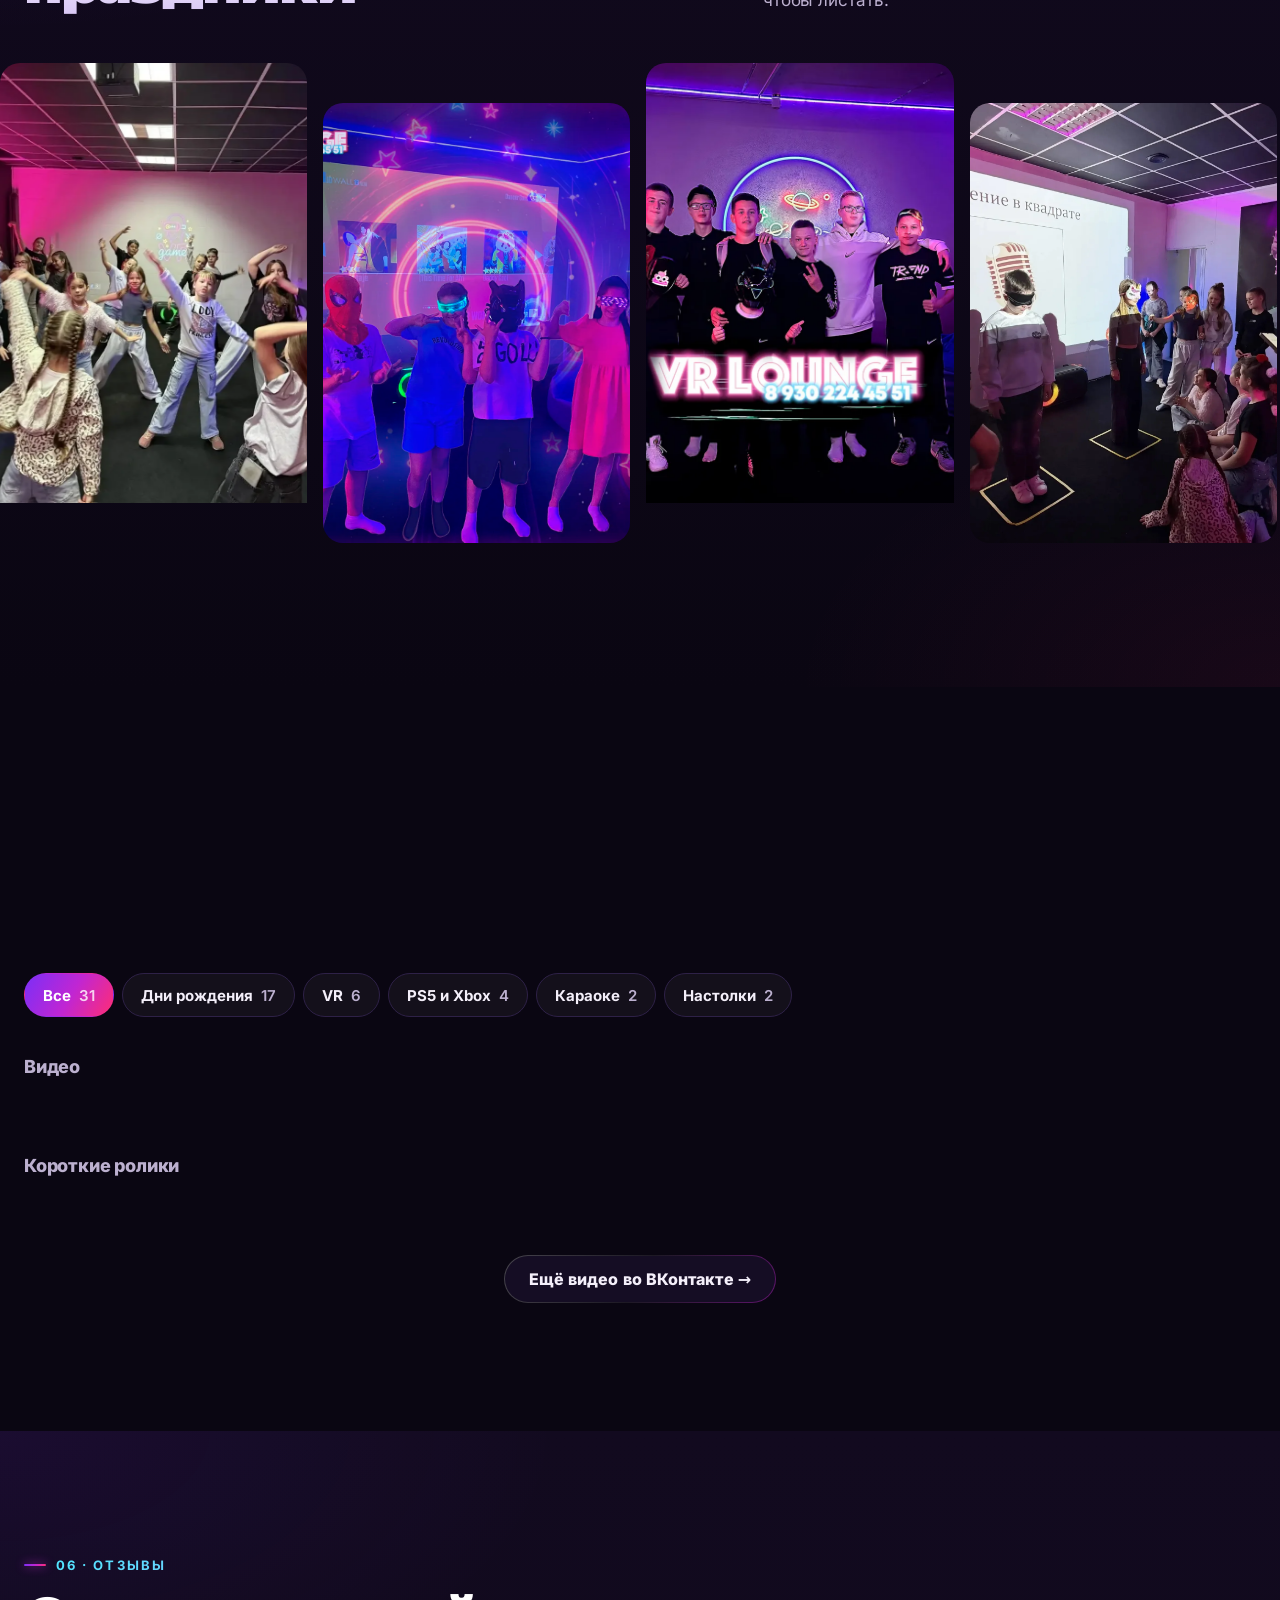
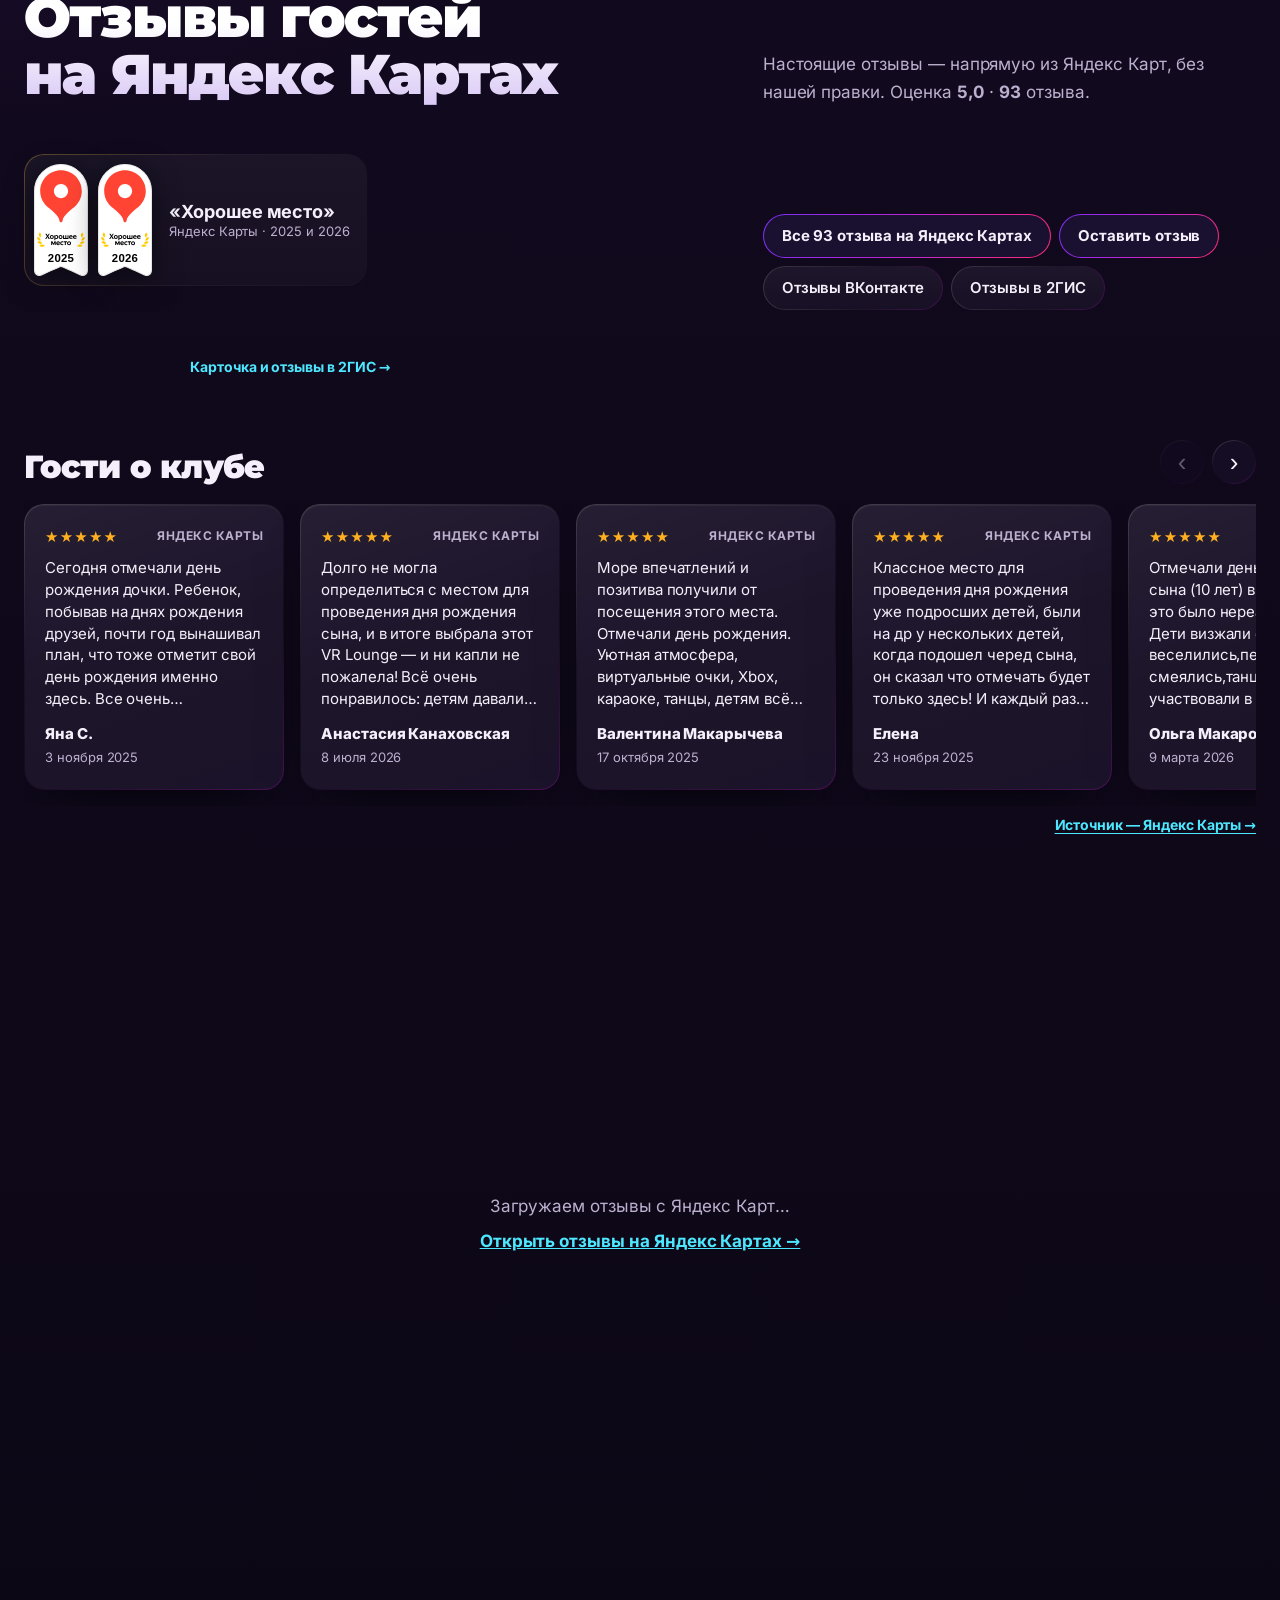
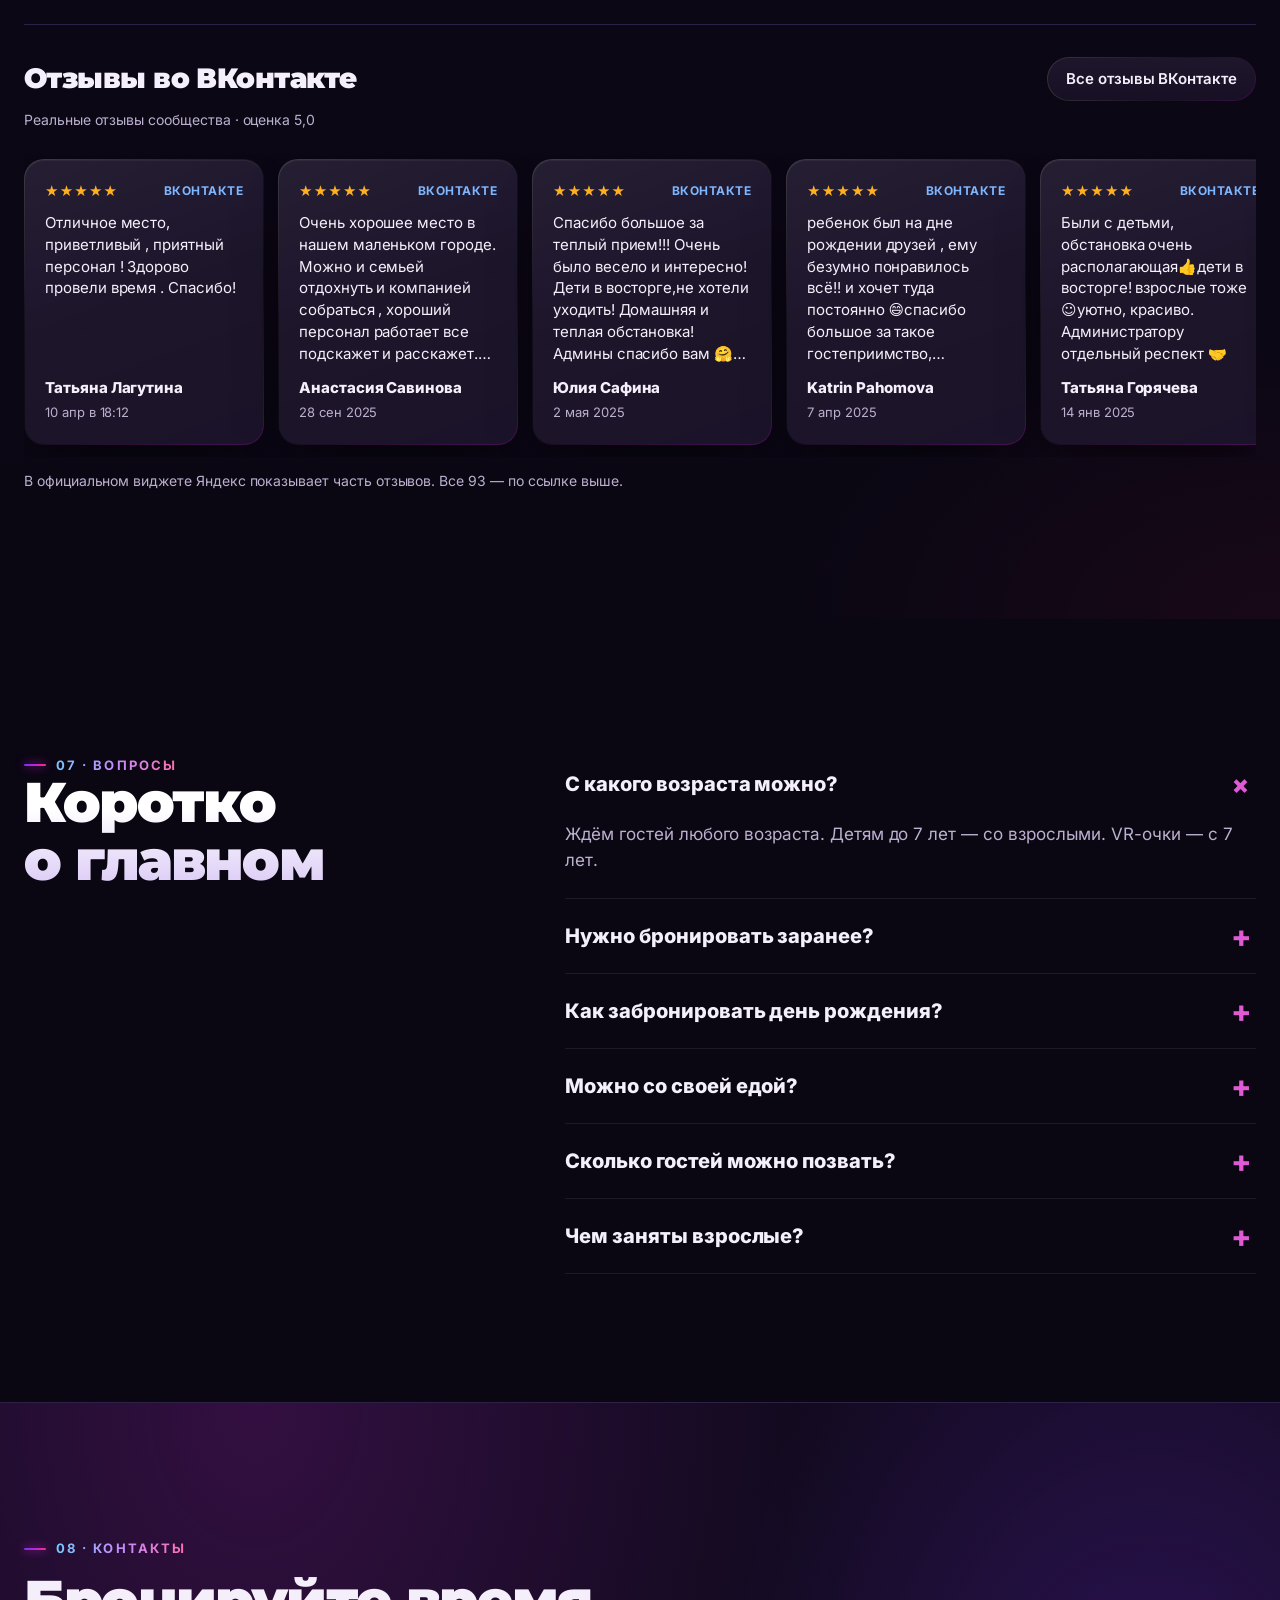
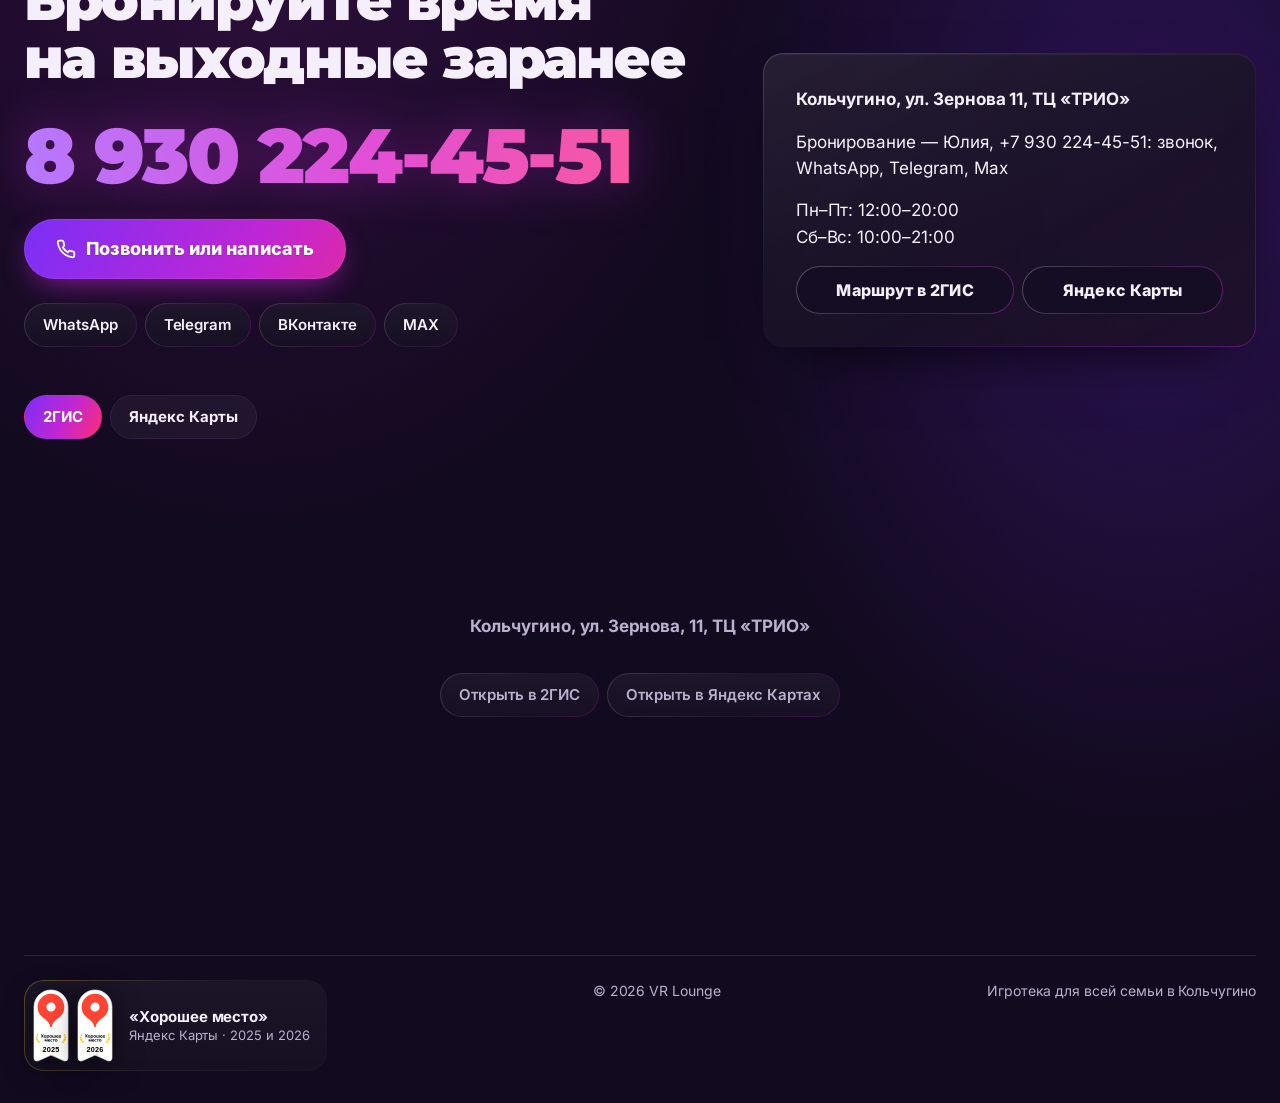
==== commit 3aedd183: "fix(gift): polish recipient label, demo name, amount chips Drop «(необязательно)» from the recipient" ====
--- a/index.html
+++ b/index.html
@@ -565,7 +565,7 @@
                       <div class="vrl-gift__amount"><b data-vrl-amount id="card-amount">3 000</b> <span>₽</span></div>
                       <div class="vrl-gift__holder">
                         <div class="vrl-gift__label">ТОЛЬКО ДЛЯ ВАС</div>
-                        <div class="vrl-gift__name is-placeholder" data-vrl-name id="card-recipient"><span class="given">ИМЯ ПОЛУЧАТЕЛЯ</span></div>
+                        <div class="vrl-gift__name" data-vrl-name id="card-recipient"><span class="given">ДАВИД МИКЕЛАНДЖЕЛОВИЧ</span><span class="family">БУОНОРОТТИ</span></div>
                       </div>
                     </div>
                     <div class="vrl-gift__micro">ДРУГОЕ ИЗМЕРЕНИЕ</div>
@@ -628,8 +628,9 @@
             <p class="field__err" id="phone-error" role="alert"></p>
           </div>
           <div class="field">
-            <label for="gift-recipient-input">Имя получателя <small>(необязательно)</small></label>
-            <input id="gift-recipient-input" type="text" maxlength="70" placeholder="Например, Маша" autocomplete="off" value="">
+            <label for="gift-recipient-input">Имя получателя</label>
+            <input id="gift-recipient-input" type="text" maxlength="70" placeholder="ДАВИД МИКЕЛАНДЖЕЛОВИЧ БУОНОРОТТИ" autocomplete="name" value="" aria-describedby="recipient-hint">
+            <small id="recipient-hint">Порядок: имя, отчество, фамилия</small>
           </div>
         </form>
         <div class="gift-success" id="gift-success" tabindex="-1" data-gift-state="demo" hidden>
--- a/css/gift.css
+++ b/css/gift.css
@@ -38,7 +38,7 @@
 .amount-btn{width:48px;min-height:48px;border-radius:12px;border:1px solid var(--line);background:#ffffff0a;color:var(--tx);font-size:22px;cursor:pointer;font-family:inherit}
 .amount-input{flex:1;text-align:center;font-weight:800;font-size:18px;font-variant-numeric:tabular-nums}
 .chips{display:flex;flex-wrap:wrap;gap:6px;margin-top:8px}
-.chip[data-amount-chip]{padding:7px 10px;border-radius:99px;border:1px solid var(--line);background:#ffffff08;font-size:12px;font-weight:700;cursor:pointer;font-family:inherit;color:var(--tx)}
+.chip[data-amount-chip]{padding:7px 10px;border-radius:10px;border:1px solid var(--line);background:#ffffff08;font-size:12px;font-weight:700;cursor:pointer;font-family:inherit;color:var(--tx)}
 .chip[data-amount-chip][aria-pressed="true"]{border-color:var(--acc);background:#ff3ea522;color:#ffd4ec}
 .gift-success{display:none;text-align:left;padding:8px 0 12px}
 .gift-success.is-visible,.gift-success:not([hidden]){display:block}
--- a/css/vrl-gift.css
+++ b/css/vrl-gift.css
@@ -194,18 +194,16 @@
   font-size:1.15cqw;letter-spacing:.22cqw;color:#9d8fab;text-transform:uppercase;
 }
 .vrl-gift__name{
-  margin-top:3.5cqw;font-size:2.95cqw;letter-spacing:0;line-height:1.25;
-  white-space:normal;overflow:visible;text-transform:uppercase;color:#eee5f4;
-}
-.vrl-gift__name .given{display:block;white-space:nowrap}
+  margin-top:3.5cqw;width:100%;font-size:2.95cqw;letter-spacing:0;line-height:1.25;
+  white-space:normal;overflow:visible;text-transform:uppercase;color:#eee5f4;text-align:right;
+}
+.vrl-gift__name .given{display:block;width:100%;white-space:nowrap;text-align:right}
 .vrl-gift__name .family{
-  display:block;text-align:right;font-size:4.15cqw;font-weight:750;margin-top:.9cqw;white-space:nowrap;
-}
-.vrl-gift__name.is-placeholder{opacity:.55}
-.vrl-gift__name.is-placeholder .given{
-  display:block;text-align:left;font-size:2.4cqw;font-weight:500;white-space:nowrap;
-}
-.vrl-gift__name.is-placeholder .family{display:none}
+  display:block;width:100%;text-align:right;font-size:4.15cqw;font-weight:750;margin-top:.9cqw;white-space:nowrap;
+}
+.vrl-gift__name.is-placeholder{opacity:.72}
+.vrl-gift__name.is-placeholder .given,
+.vrl-gift__name.is-placeholder .family{text-align:right}
 .vrl-gift__bottom{
   position:absolute;left:auto;right:6.5%;bottom:7.5%;z-index:4;
   display:flex;justify-content:flex-end;align-items:center;
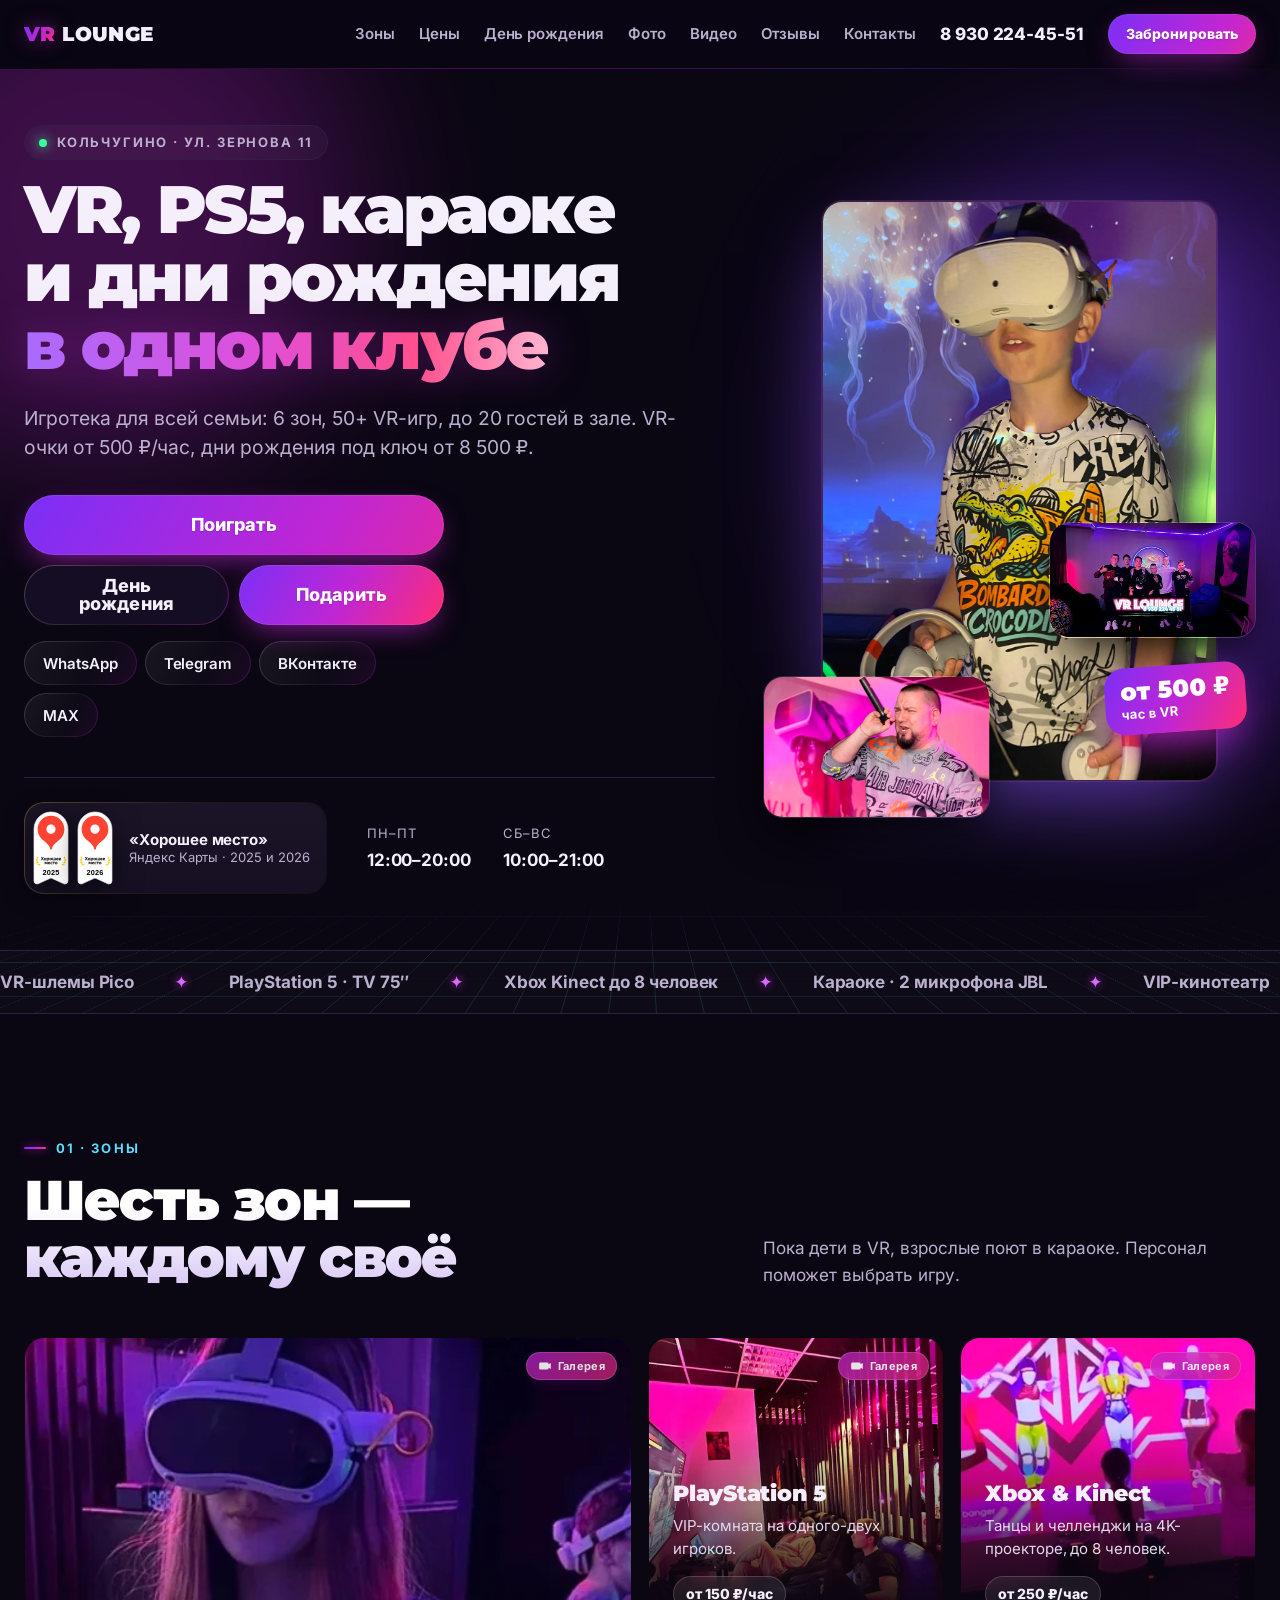
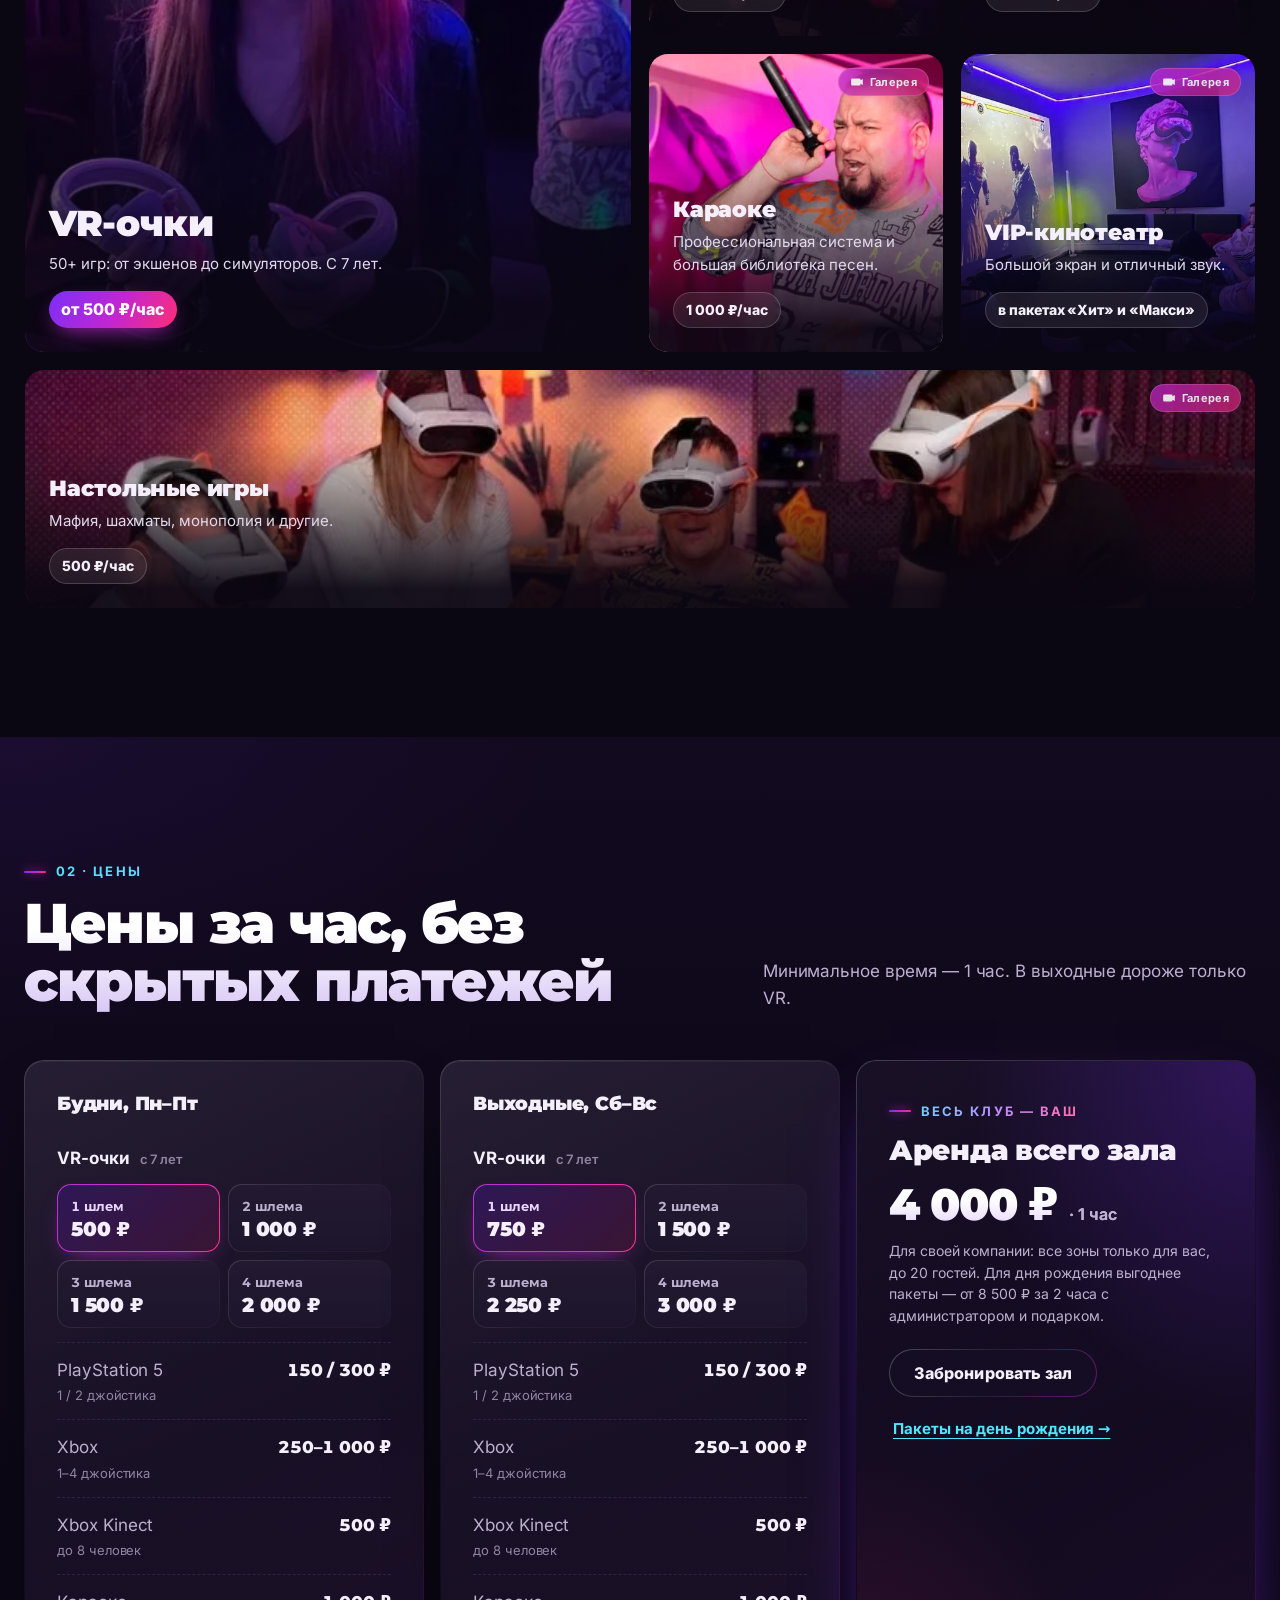
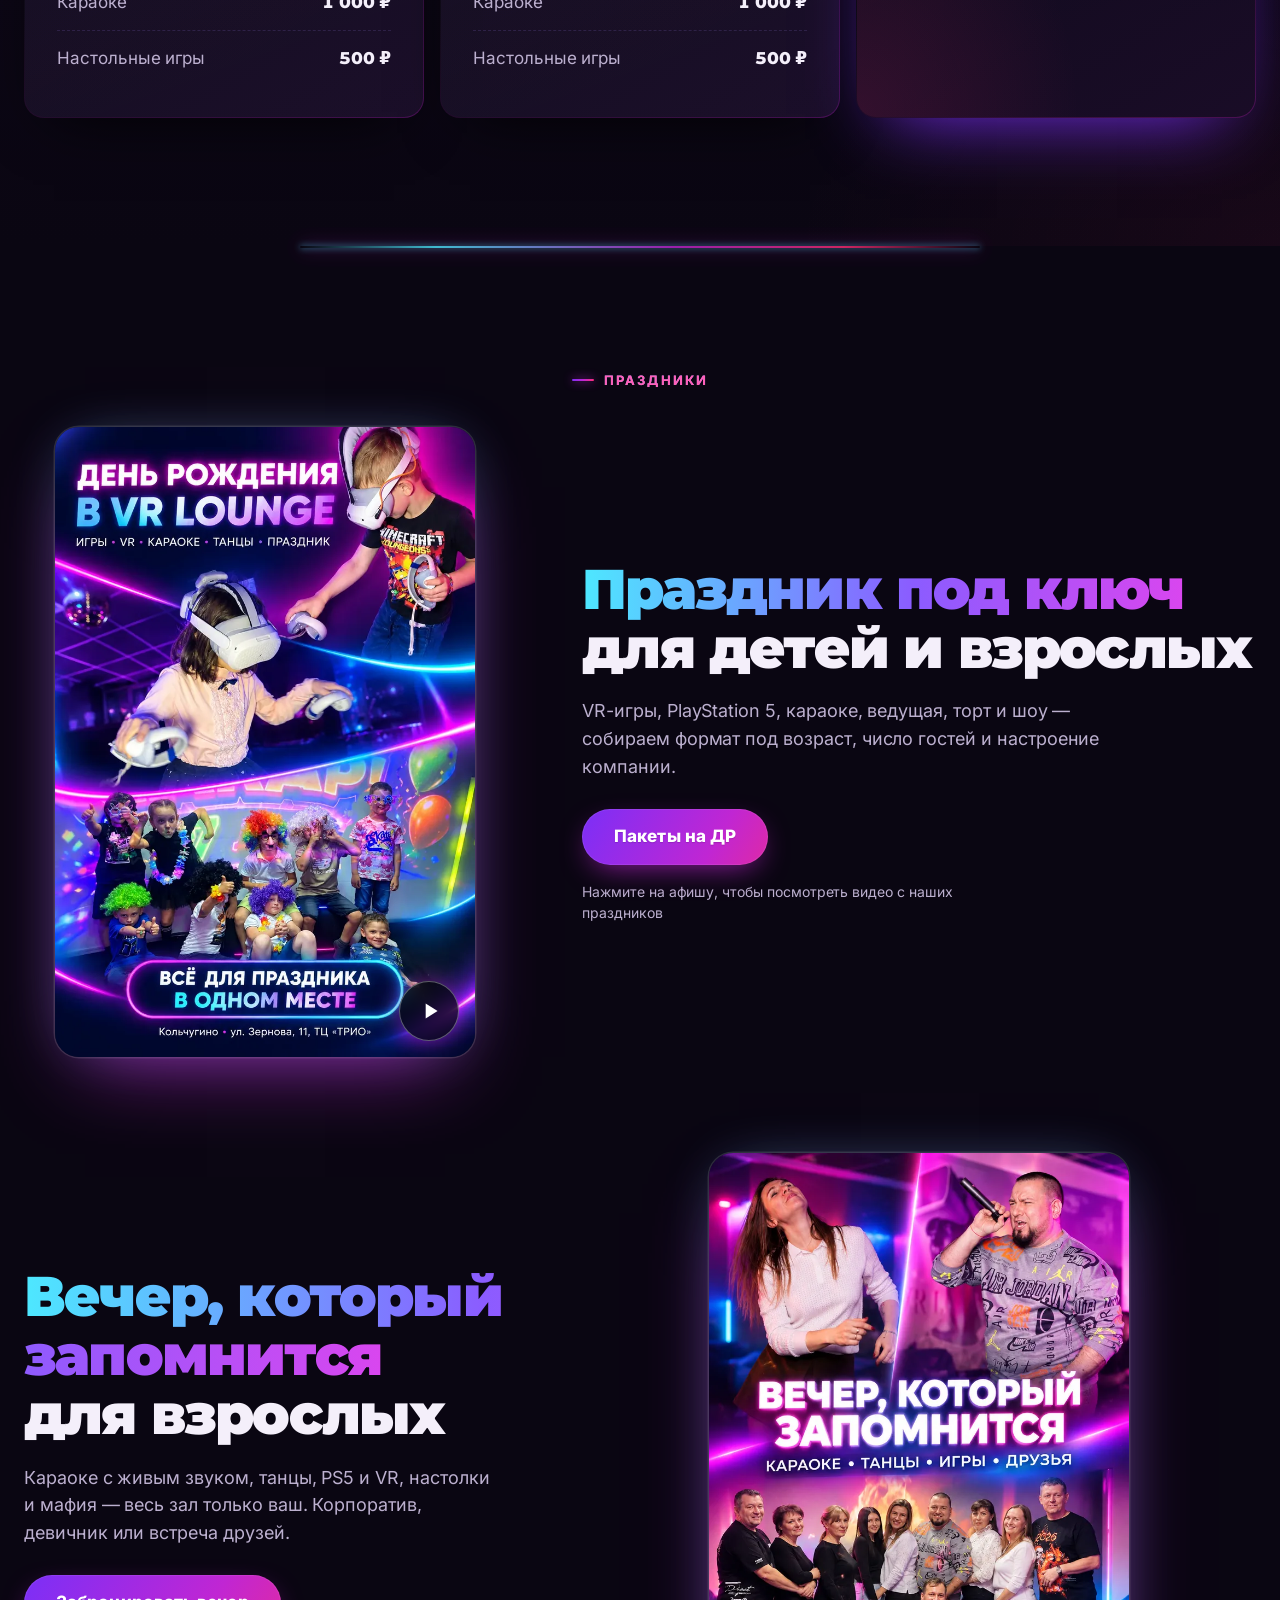
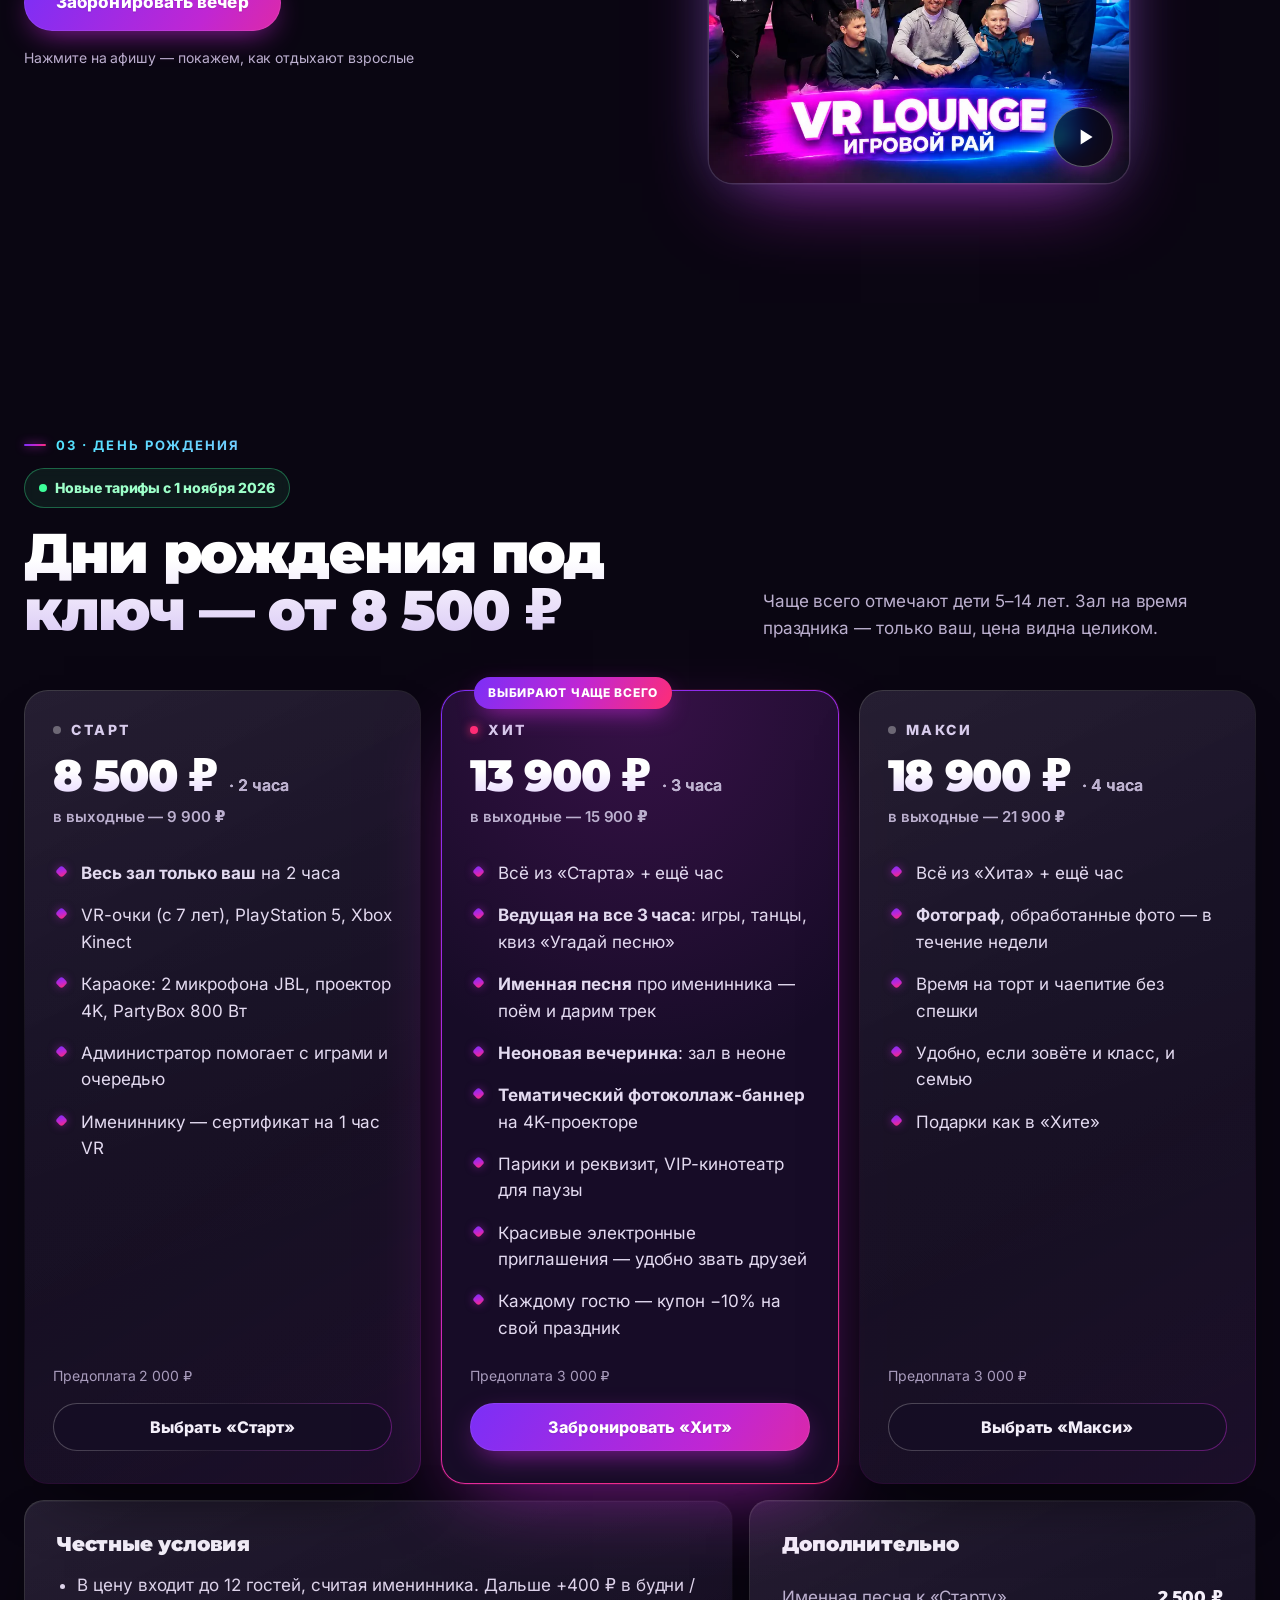
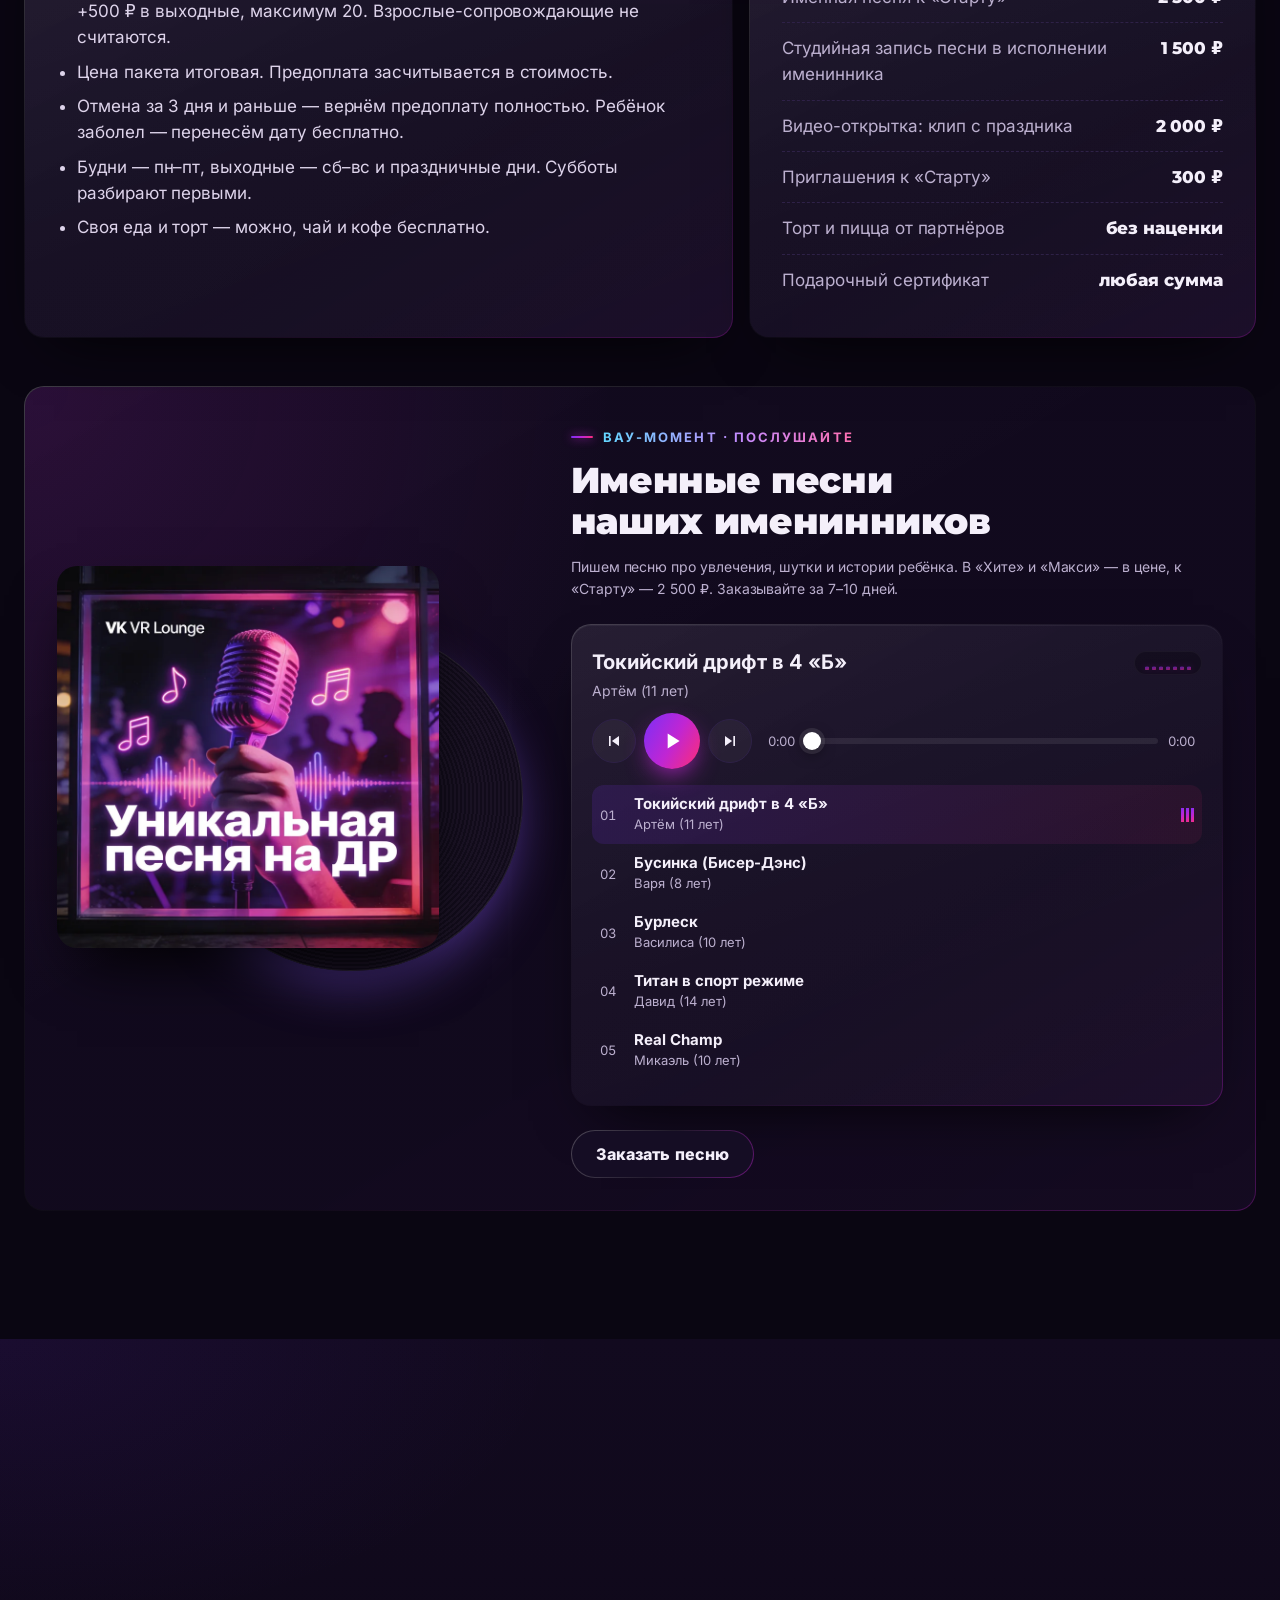
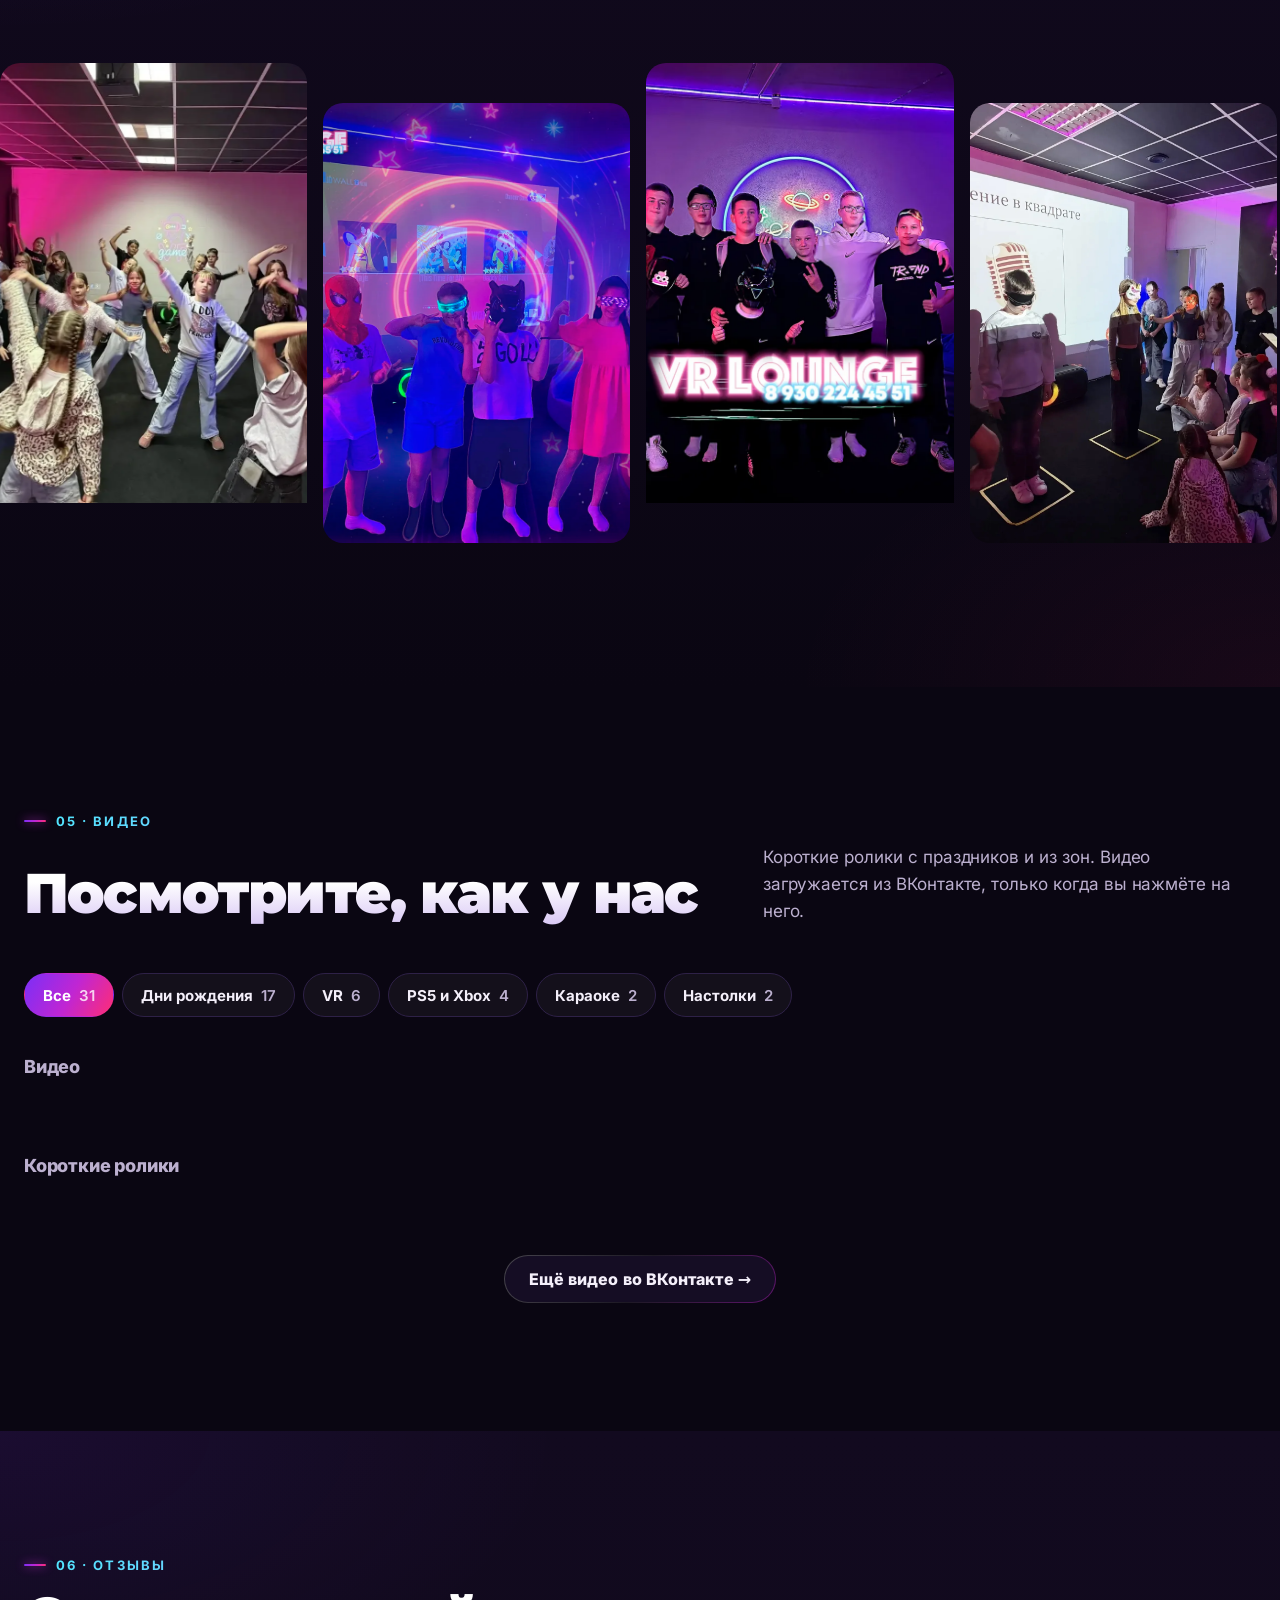
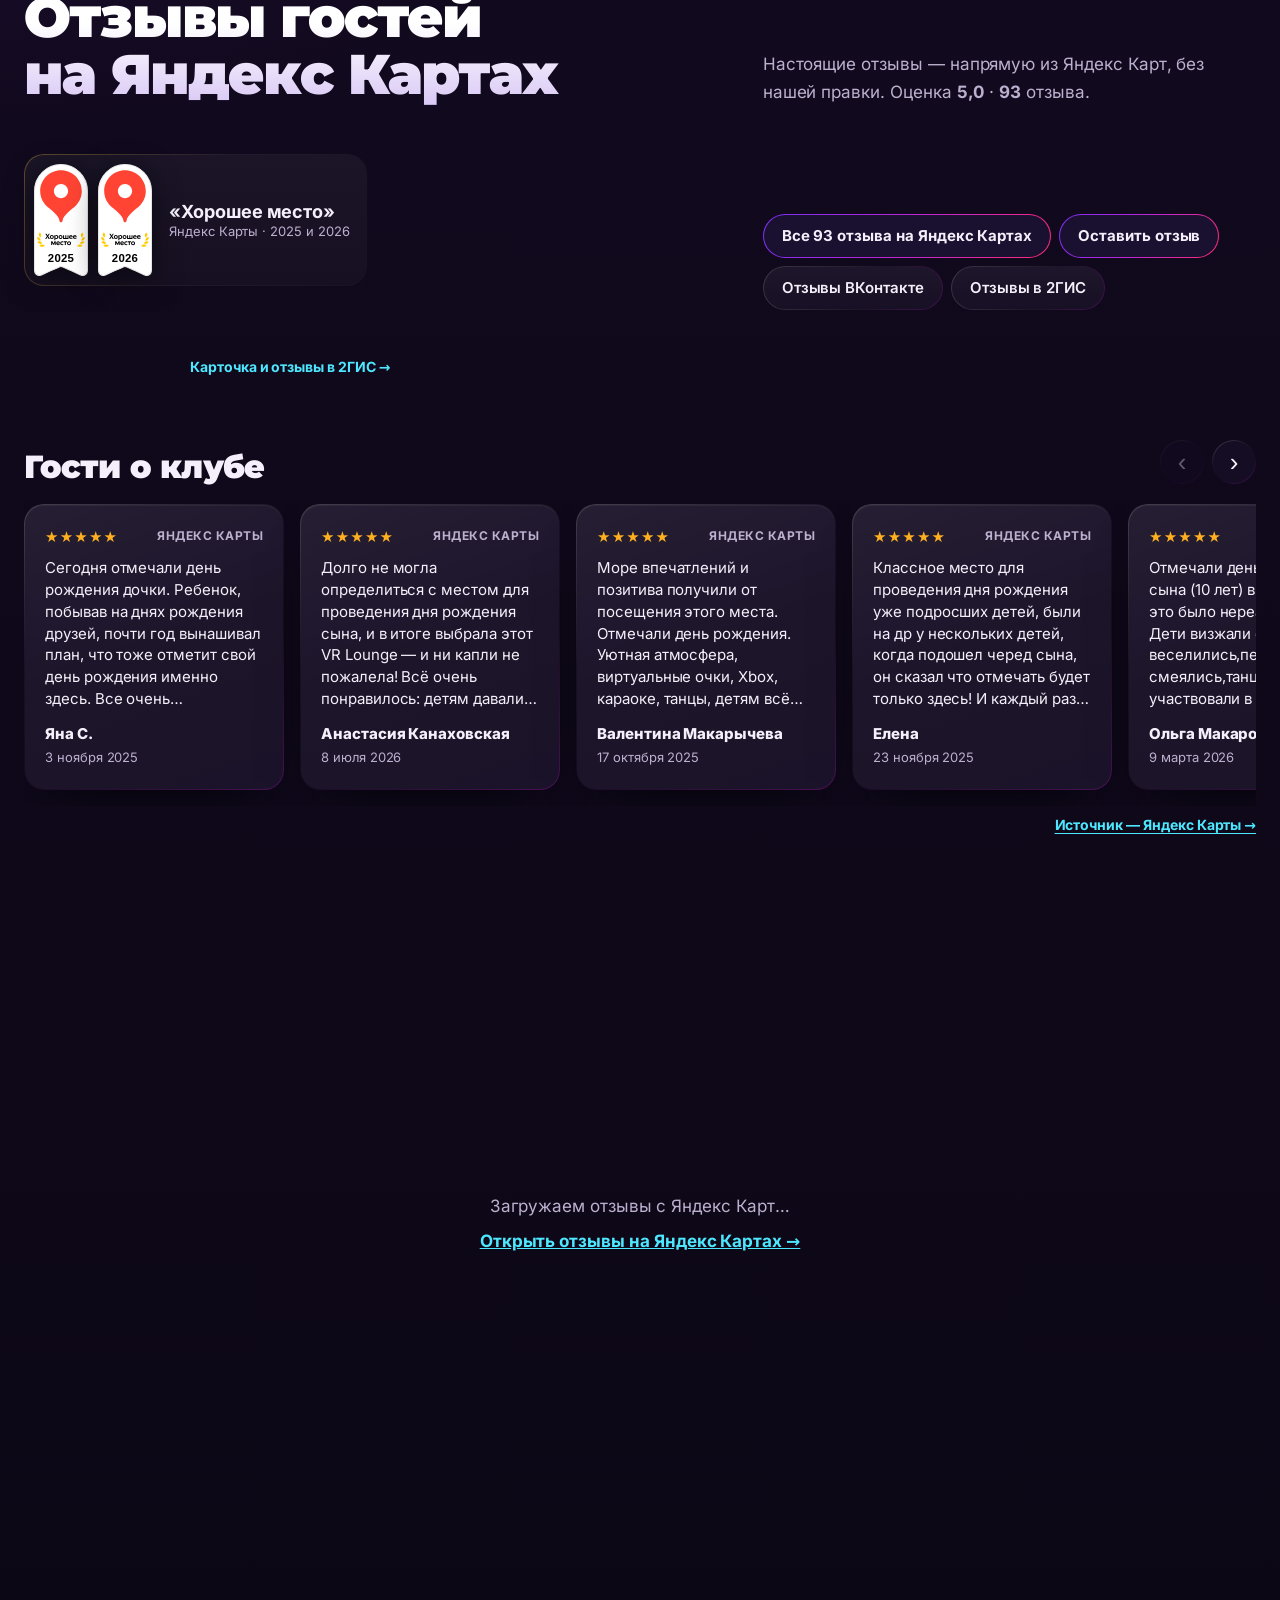
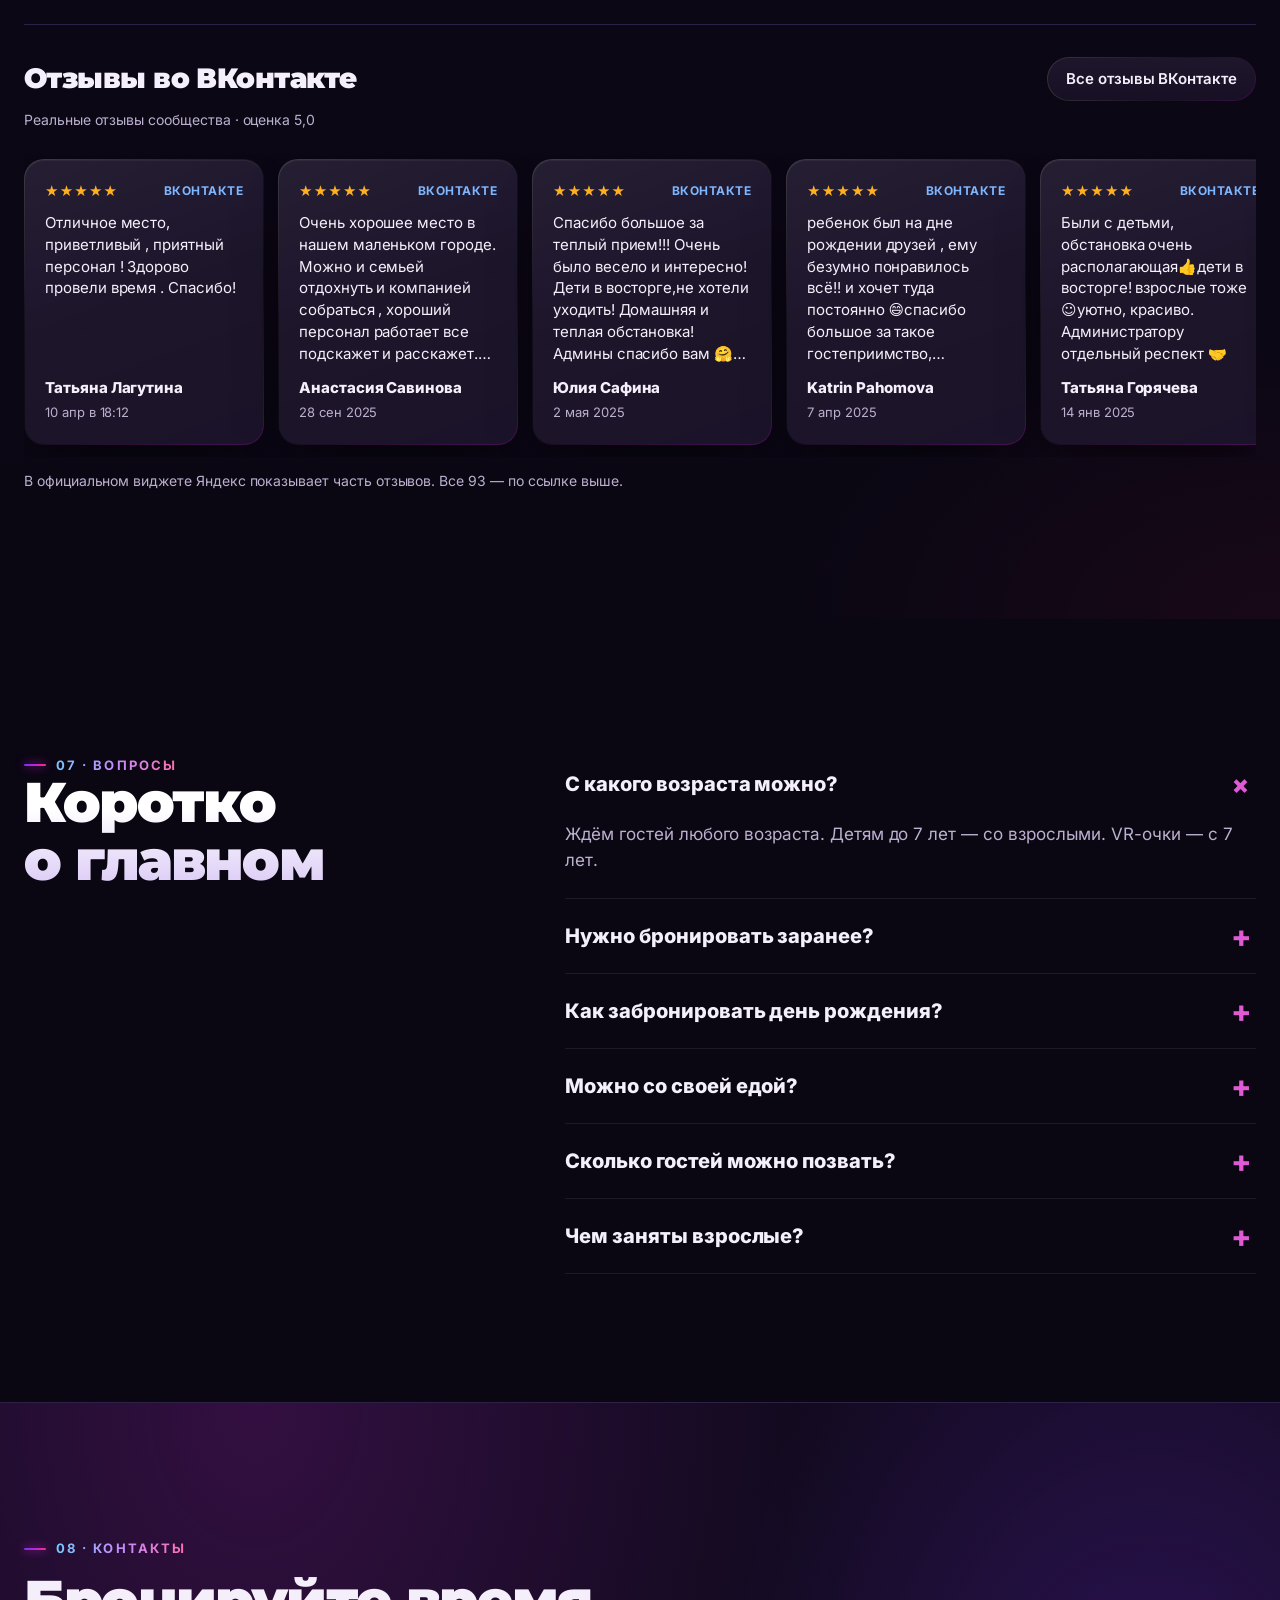
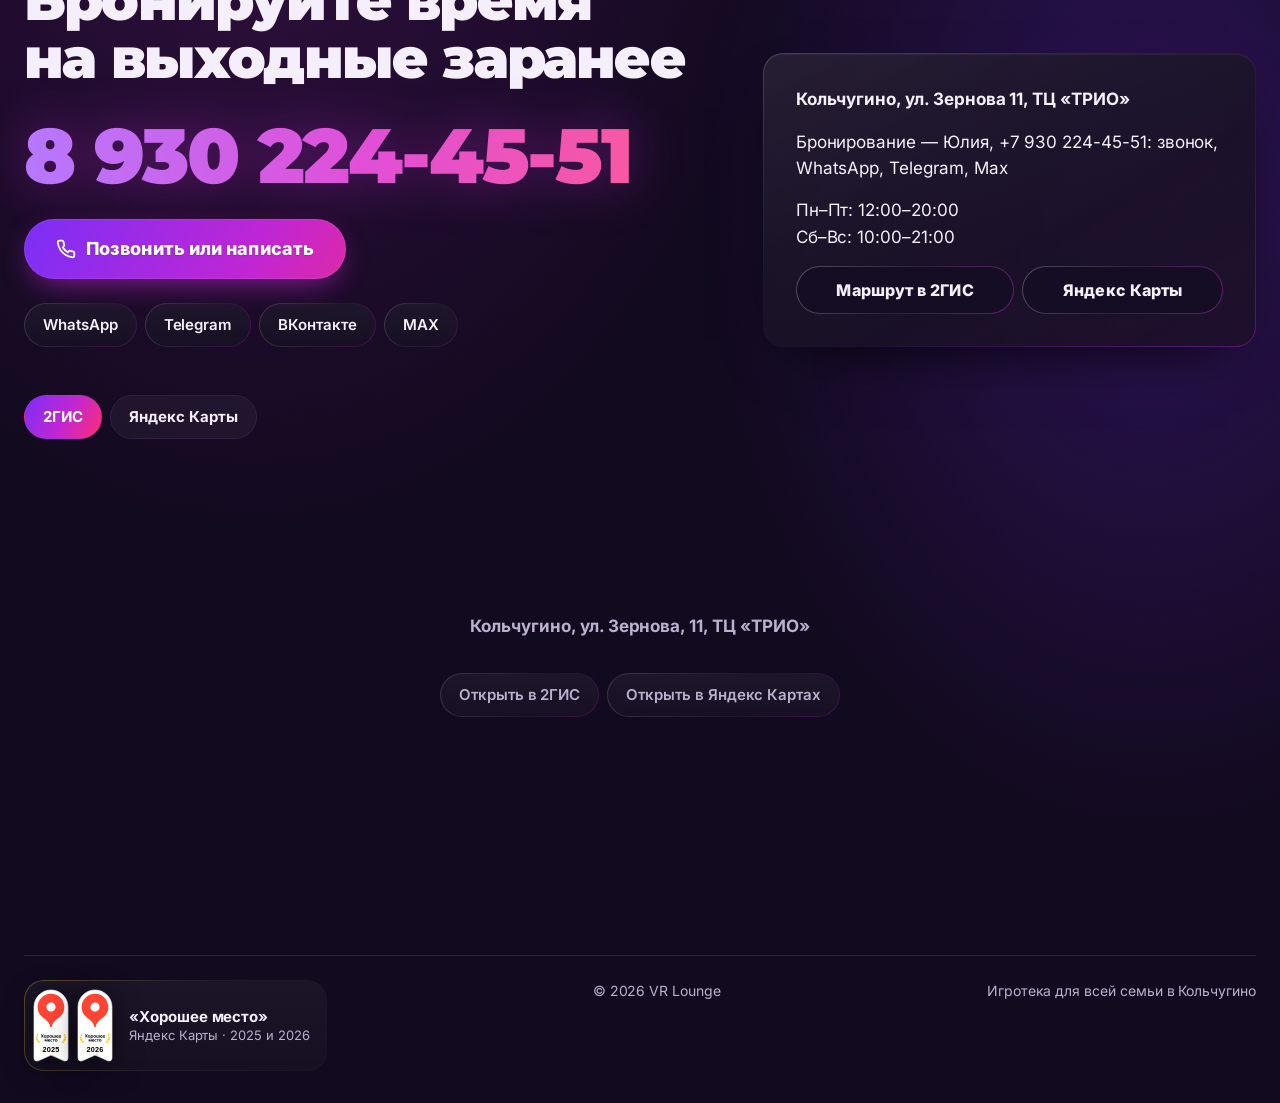
==== commit 81ee13aa: "fix(gift): live copy + cache-bust so Firestore submit is not stuck on demo JS Co-authored-by: Cursor" ====
--- a/index.html
+++ b/index.html
@@ -547,7 +547,7 @@
       <button type="button" class="bs__x" data-gift-close aria-label="Закрыть"><svg viewBox="0 0 24 24" aria-hidden="true"><path d="M6 6l12 12M18 6 6 18"/></svg></button>
       <p class="kicker bs__k">Подарок · VR Lounge</p>
       <h2 class="bs__h" id="gift-bs-h">Подарочная карта</h2>
-      <p class="bs__lead">Укажите номинал и телефон — администратор перезвонит, уточнит детали и поможет оформить сертификат. Онлайн-оплата пока не подключена: заявка с сайта никуда не уходит.</p>
+      <p class="bs__lead">Укажите номинал и телефон — заявка уйдёт в CRM. Администратор перезвонит, примет оплату и активирует карту. Онлайн-оплаты пока нет.</p>
       <div class="gift-form">
         <div class="gift-sheet-card">
           <div class="vrl-gift" id="gift-sheet-card" data-vrl-gift data-vrl-mode="sheet">
@@ -633,16 +633,16 @@
             <small id="recipient-hint">Порядок: имя, отчество, фамилия</small>
           </div>
         </form>
-        <div class="gift-success" id="gift-success" tabindex="-1" data-gift-state="demo" hidden>
-          <h3 id="gift-success-title">Демо: заявка никуда не отправлена</h3>
-          <p id="gift-success-body">Онлайн-оформление сертификата ещё не подключено. Для покупки подарочной карты позвоните <a href="tel:+79302244551">+7 930 224-45-51</a>.</p>
+        <div class="gift-success" id="gift-success" tabindex="-1" data-gift-state="idle" hidden>
+          <h3 id="gift-success-title">Заявка принята</h3>
+          <p id="gift-success-body">Заявка ушла в CRM. Мы перезвоним для оплаты. Тел. <a href="tel:+79302244551">+7 930 224-45-51</a>.</p>
         </div>
         <p class="gift-form-status" id="gift-form-status" role="status" aria-live="polite"></p>
       </div>
     </div>
     <div class="bs__gift-foot" id="gift-sheet-foot">
       <button type="submit" class="btn btn--xl" id="gift-submit" form="gift-form">Оставить заявку на сертификат</button>
-      <p class="bs__demo">Демонстрация — заявка не отправляется</p>
+      <p class="bs__demo">Заявка сохраняется в CRM · оплата — по звонку</p>
     </div>
   </div>
 </div>
@@ -654,6 +654,6 @@
 <script src="js/reviews.js" defer></script>
 <script src="js/extra.js" defer></script>
 <script src="js/book.js" defer></script>
-<script src="js/gift.js" defer></script>
+<script src="js/gift.js?v=20261109-live" defer></script>
 </body>
 </html>
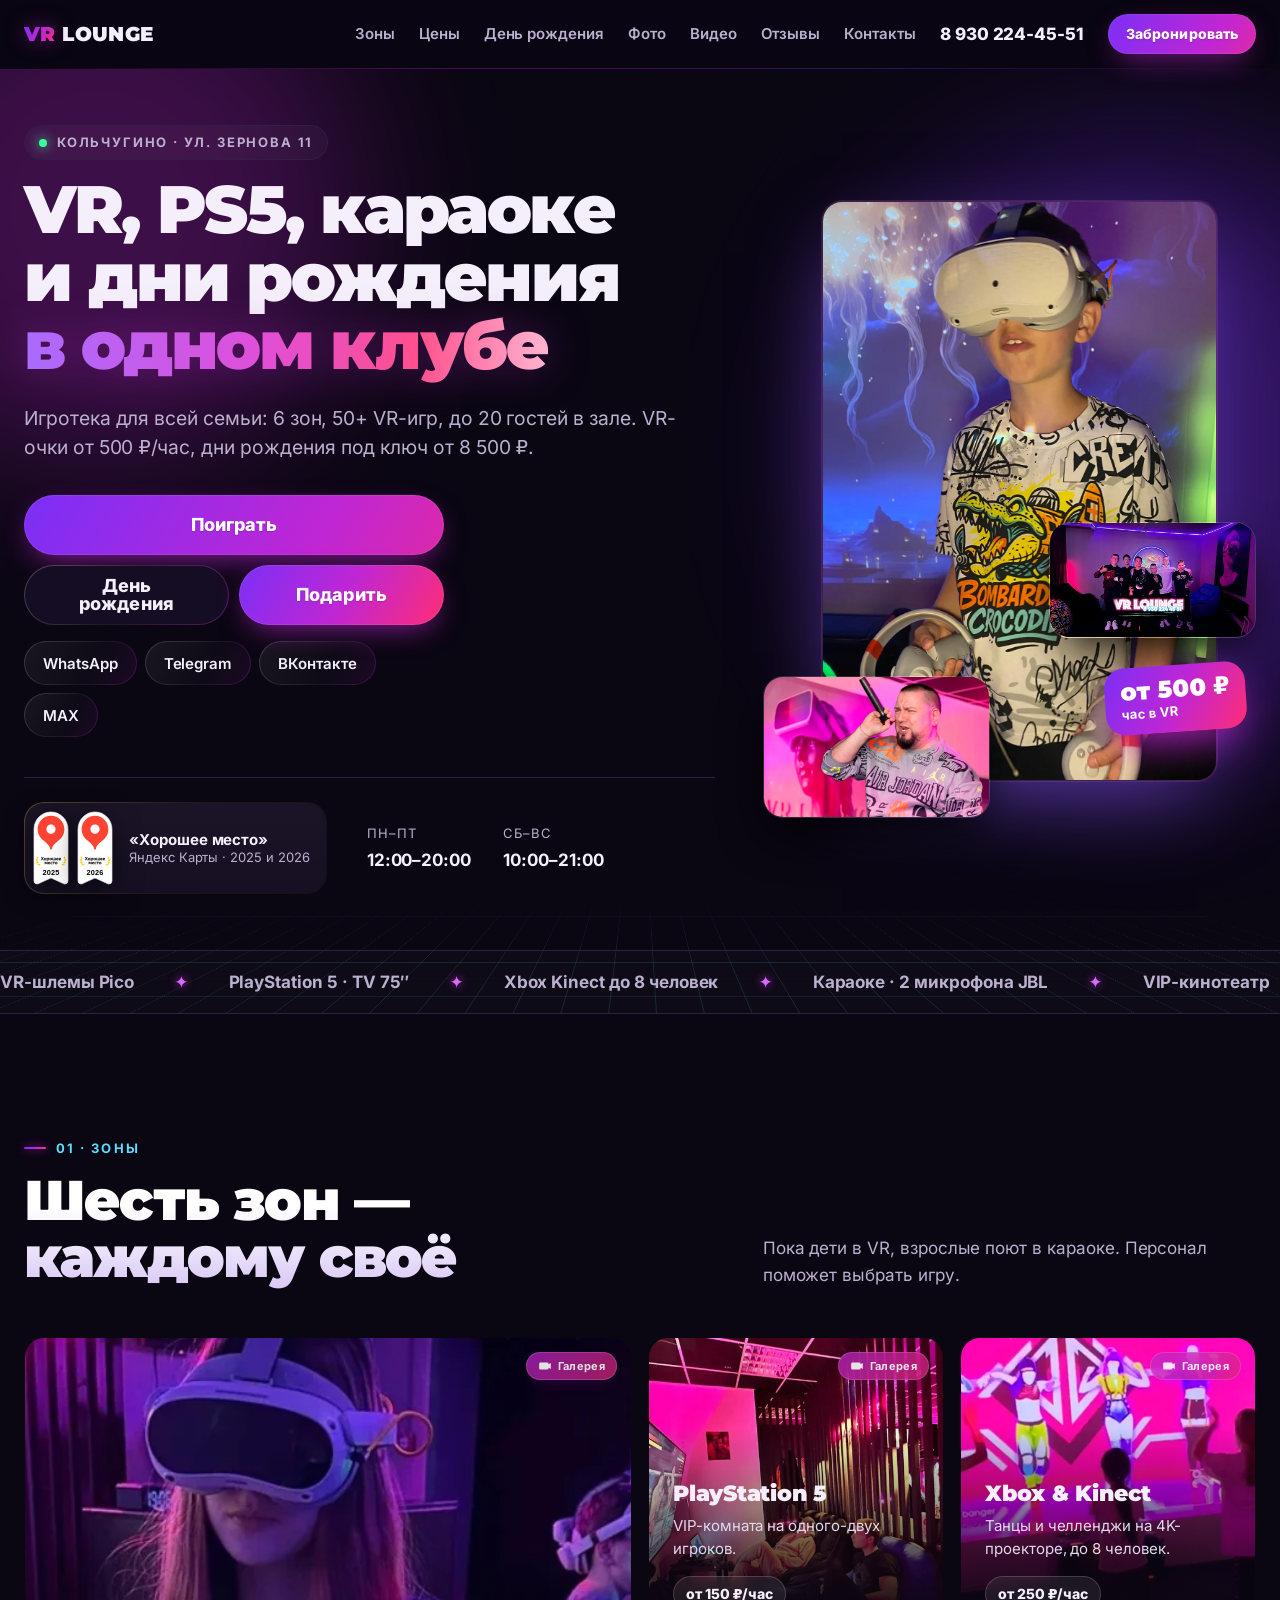
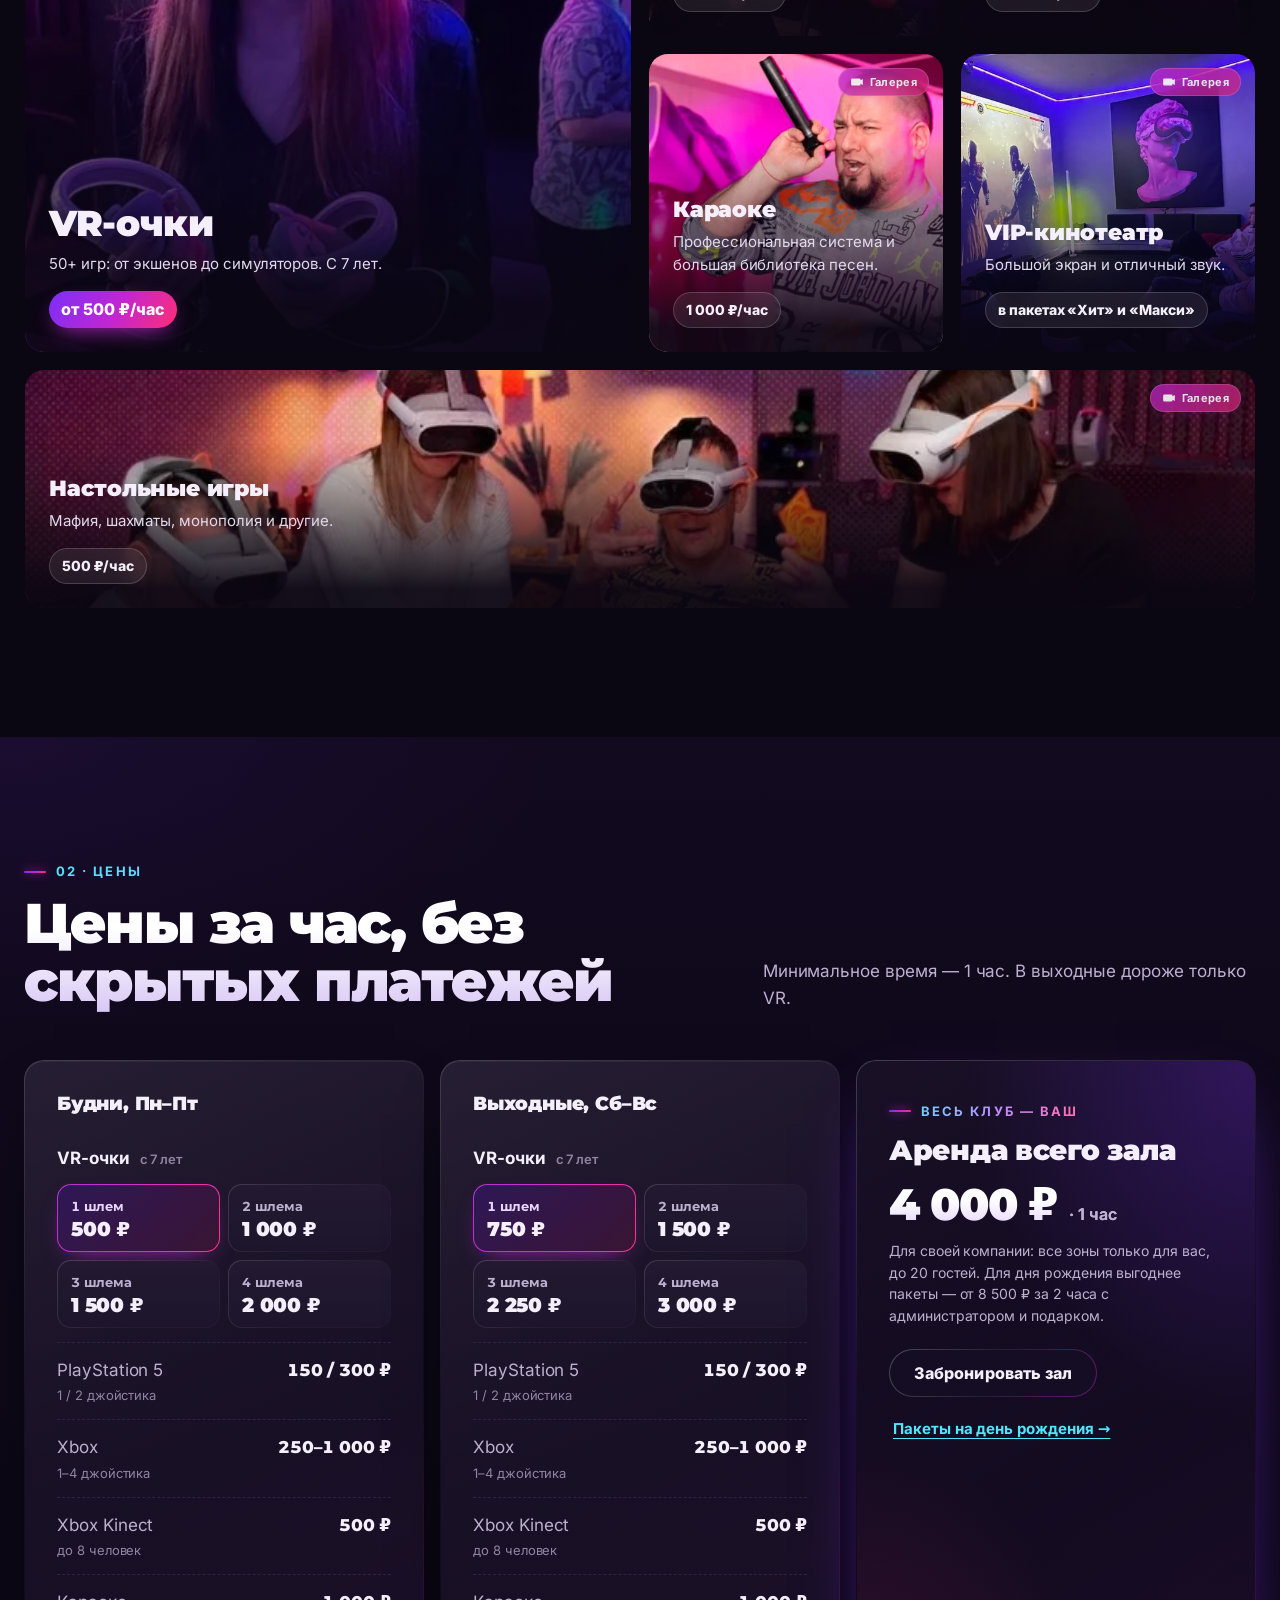
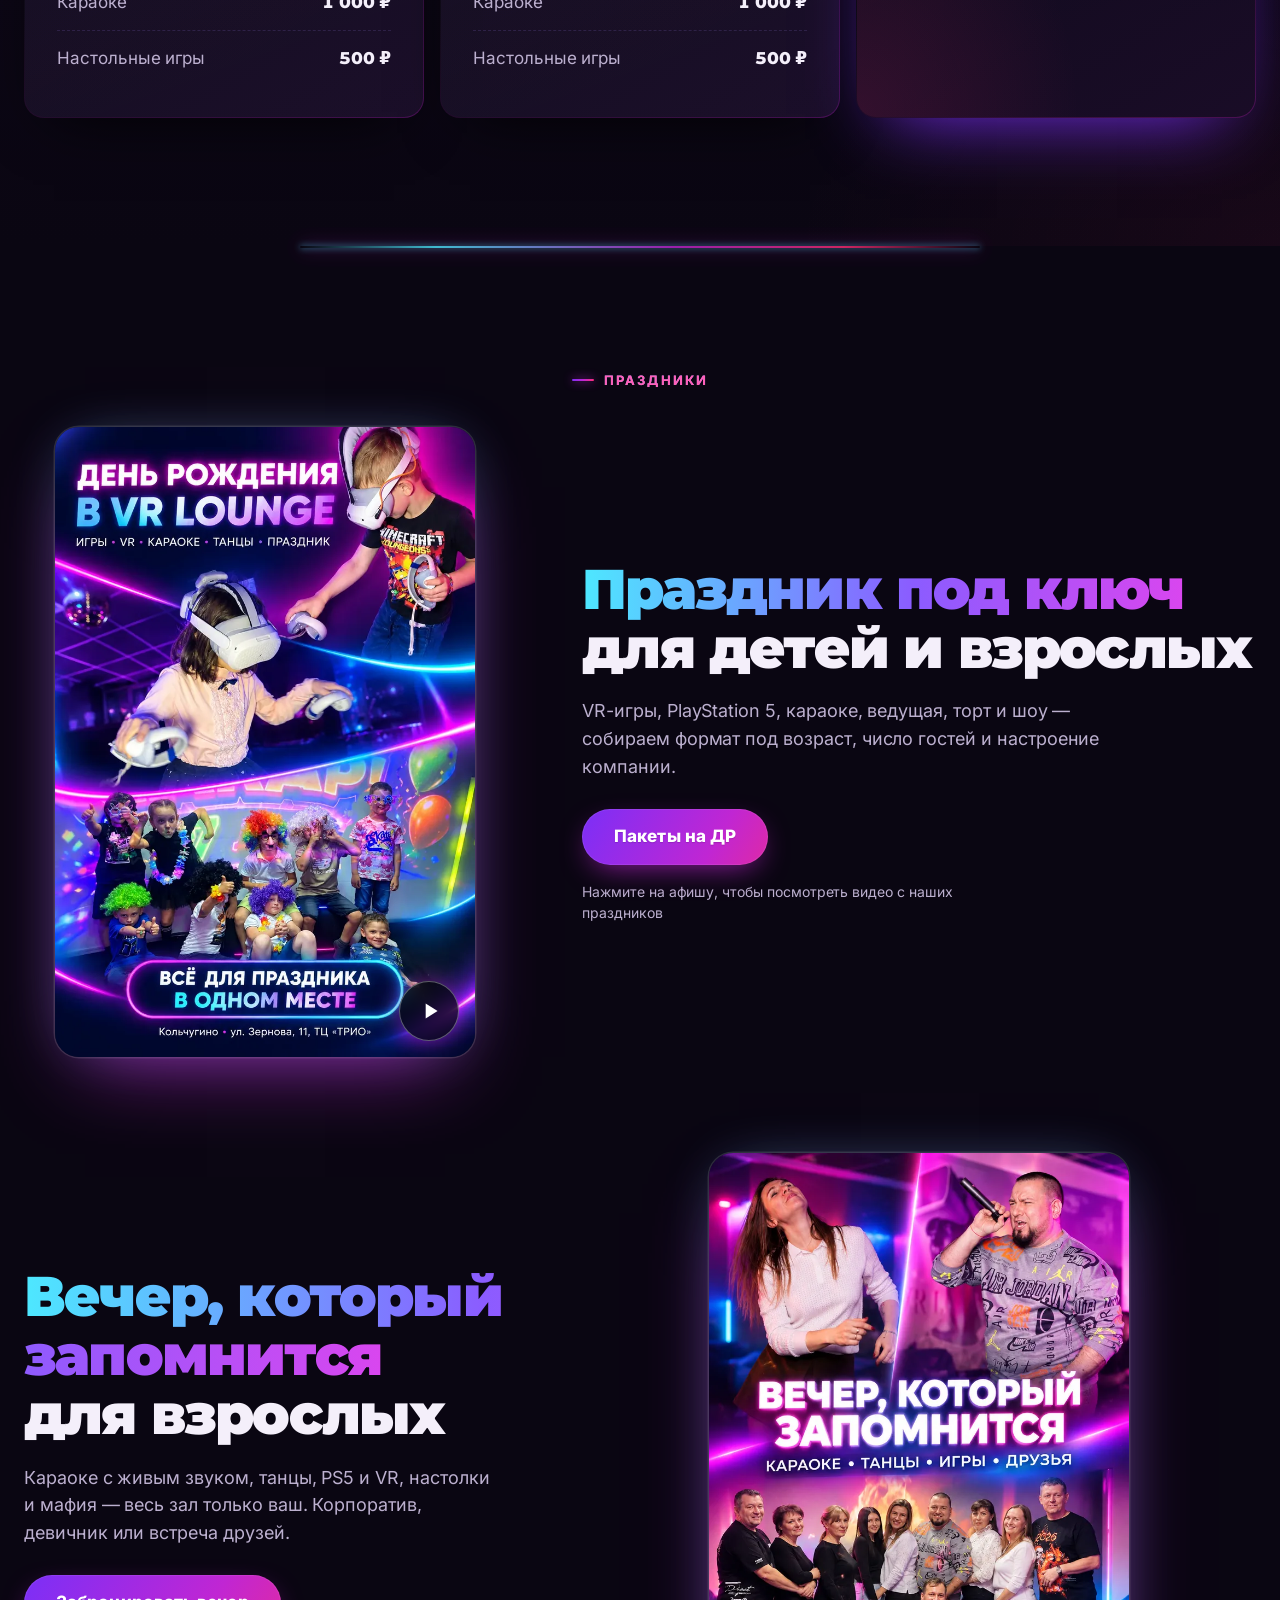
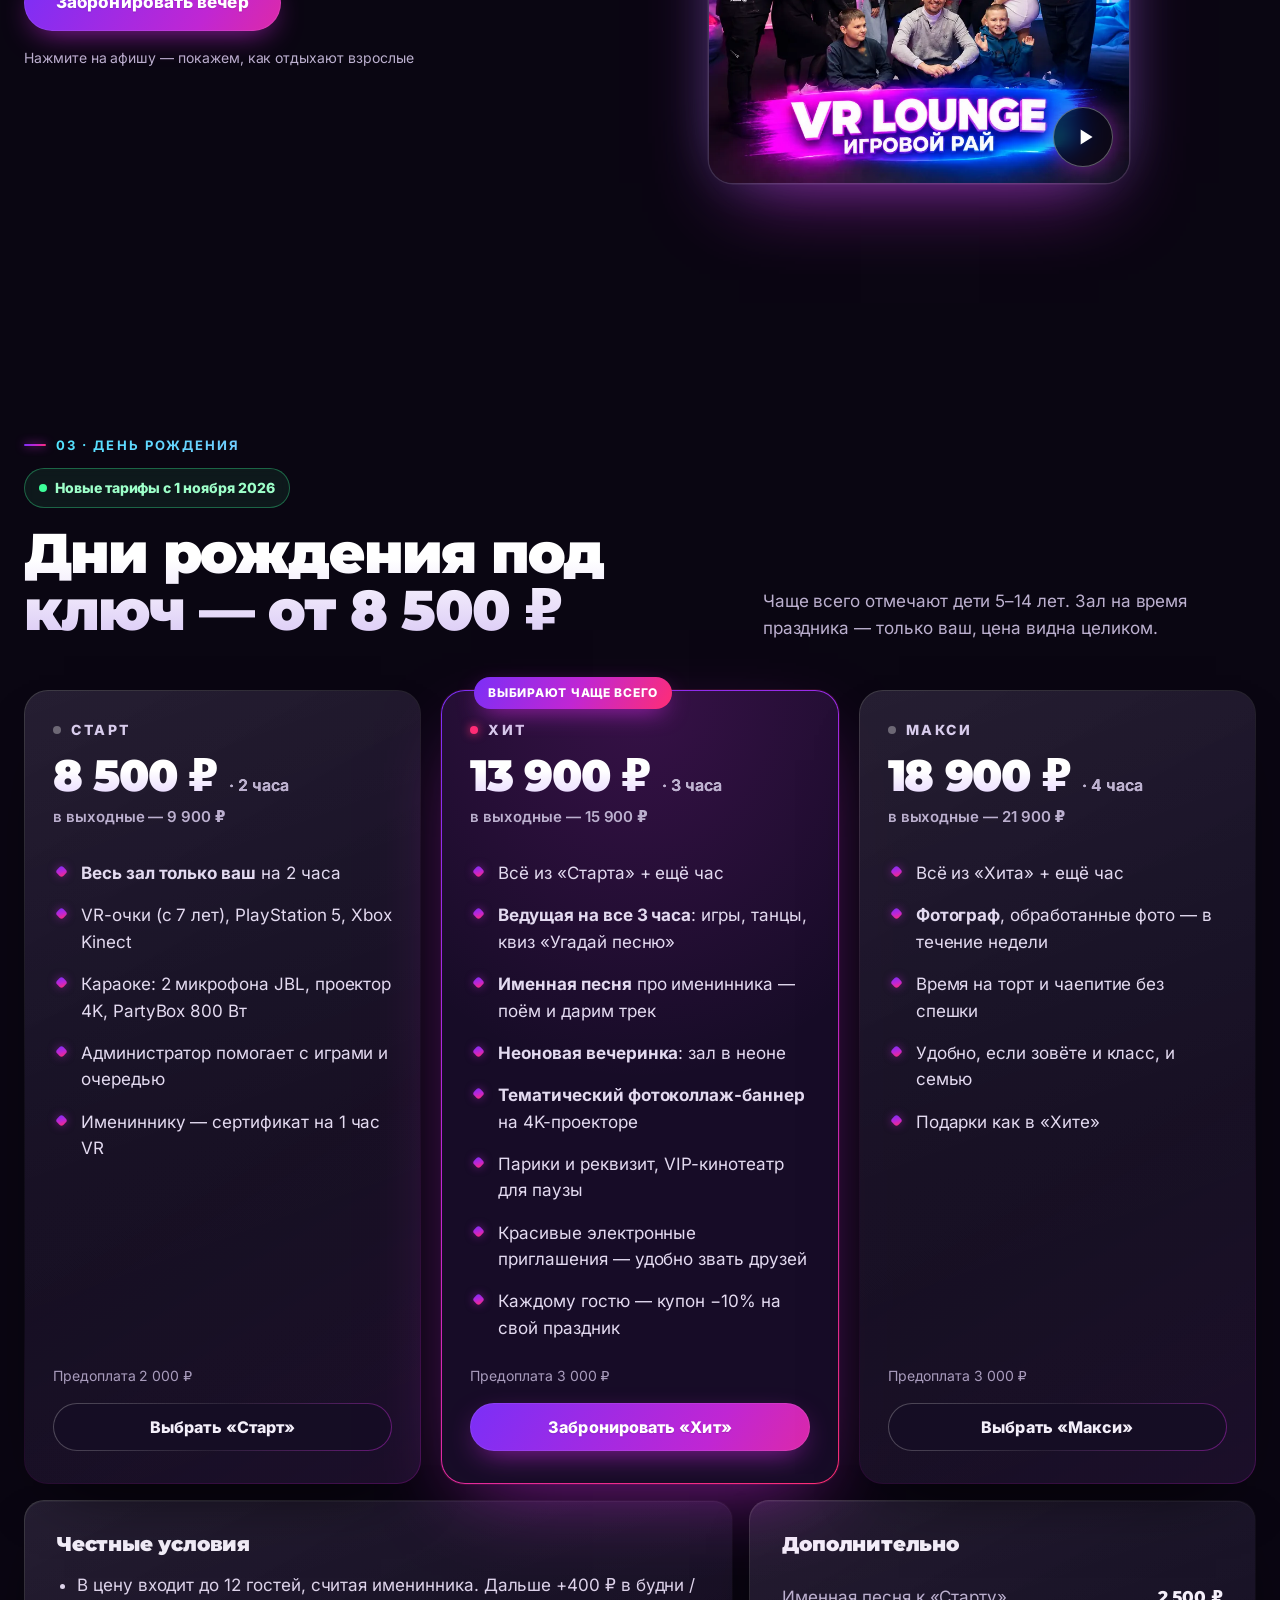
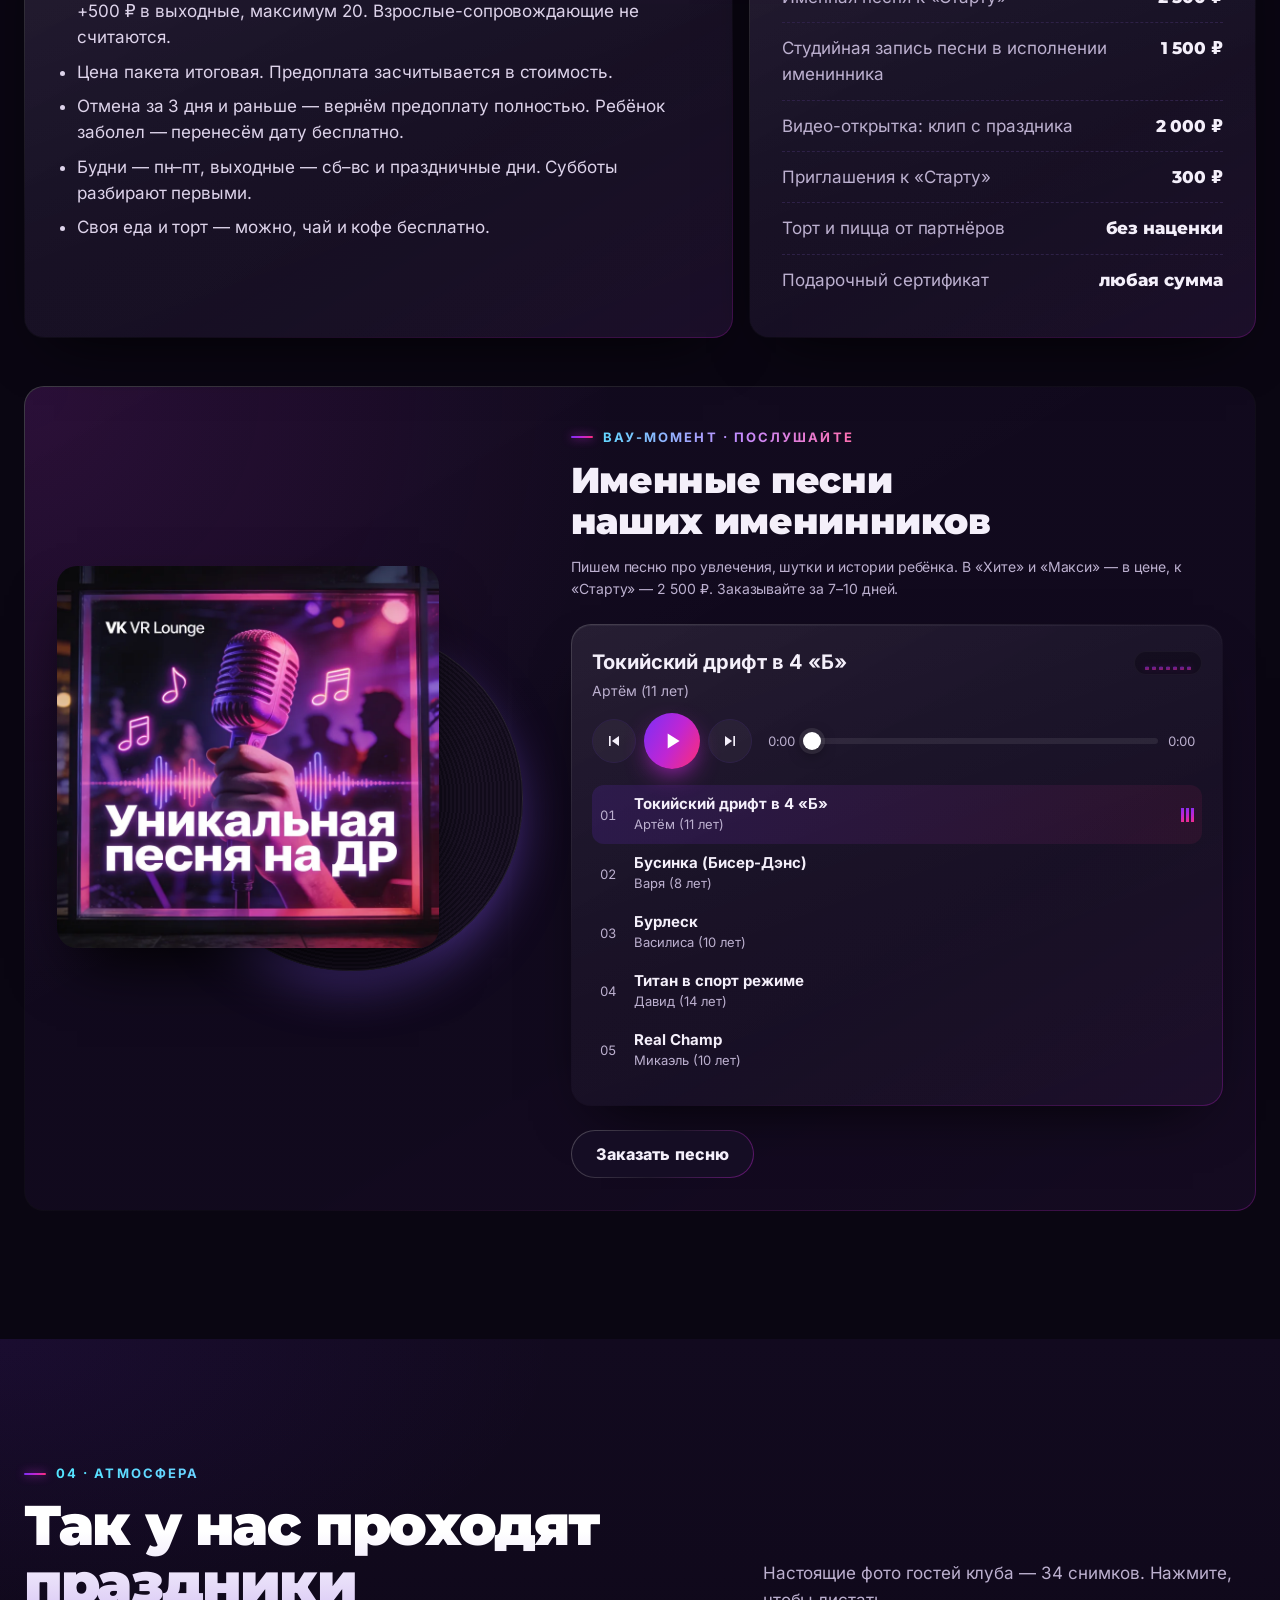
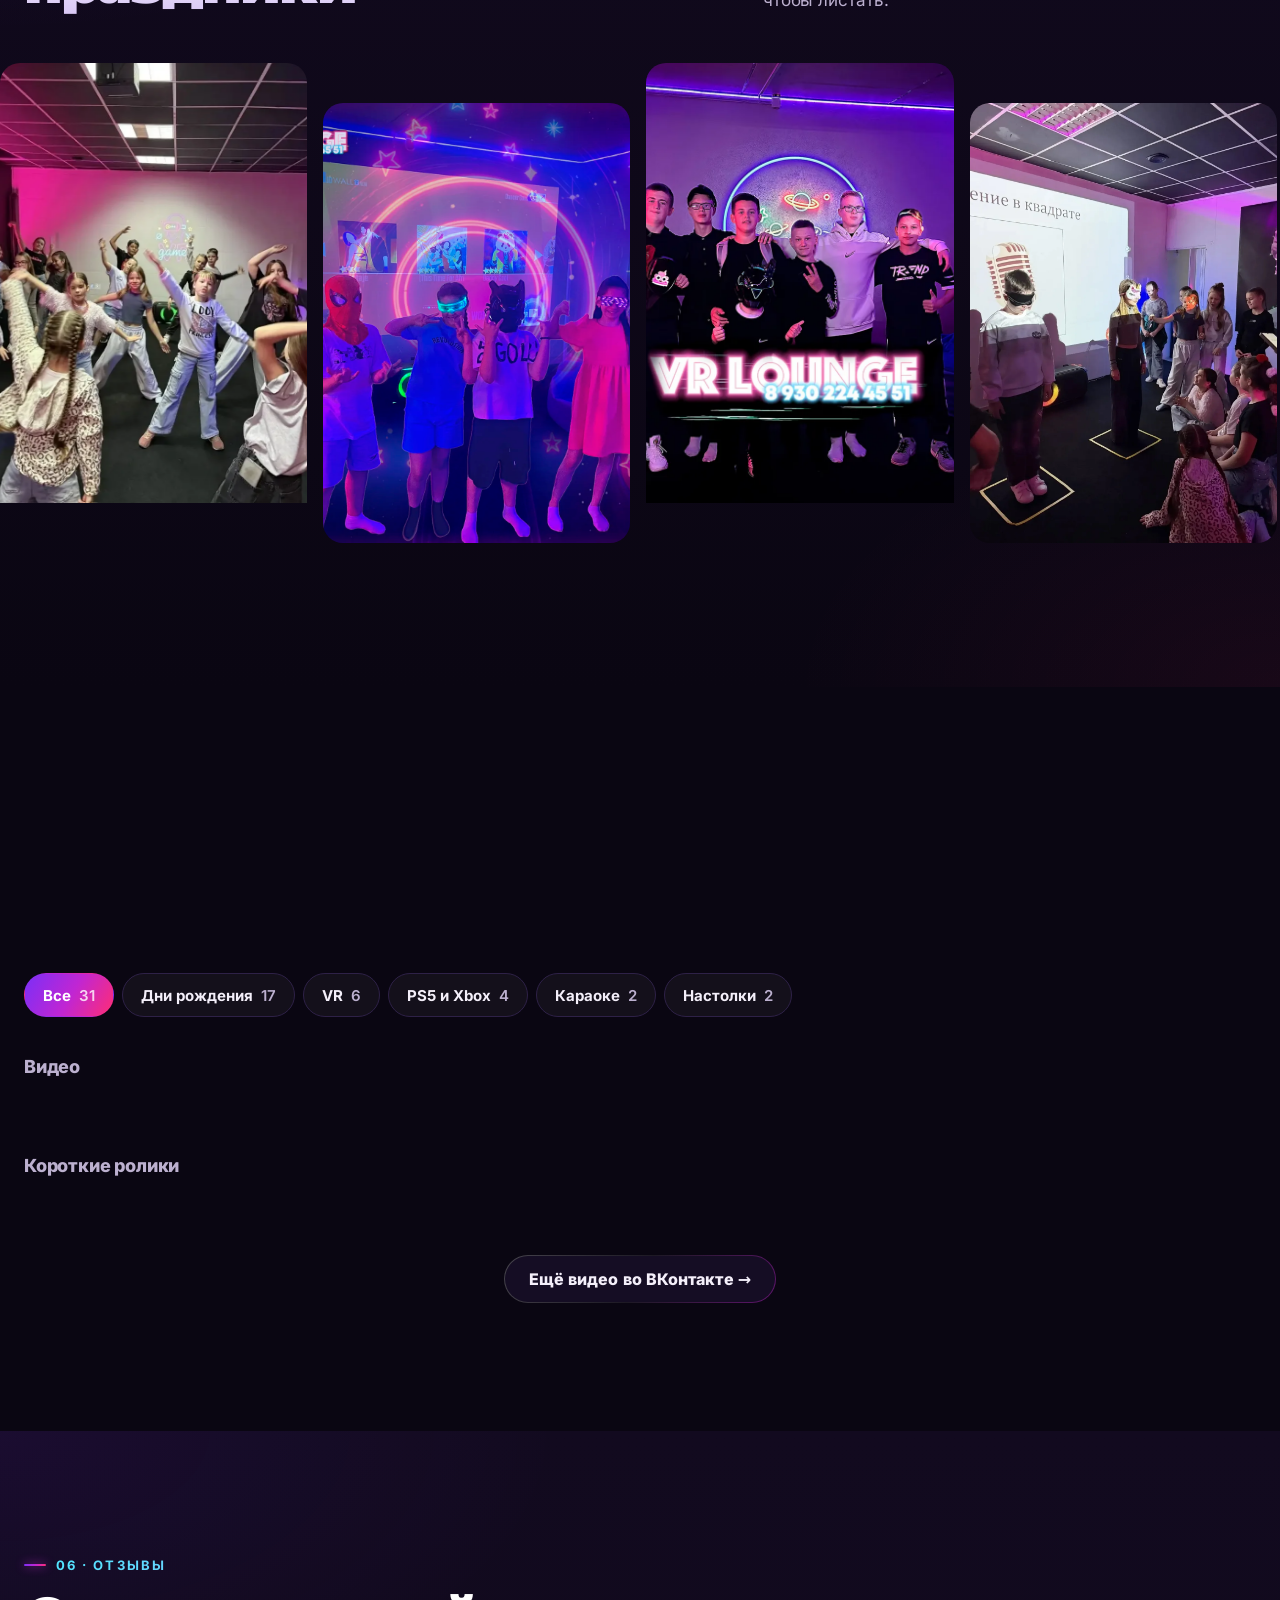
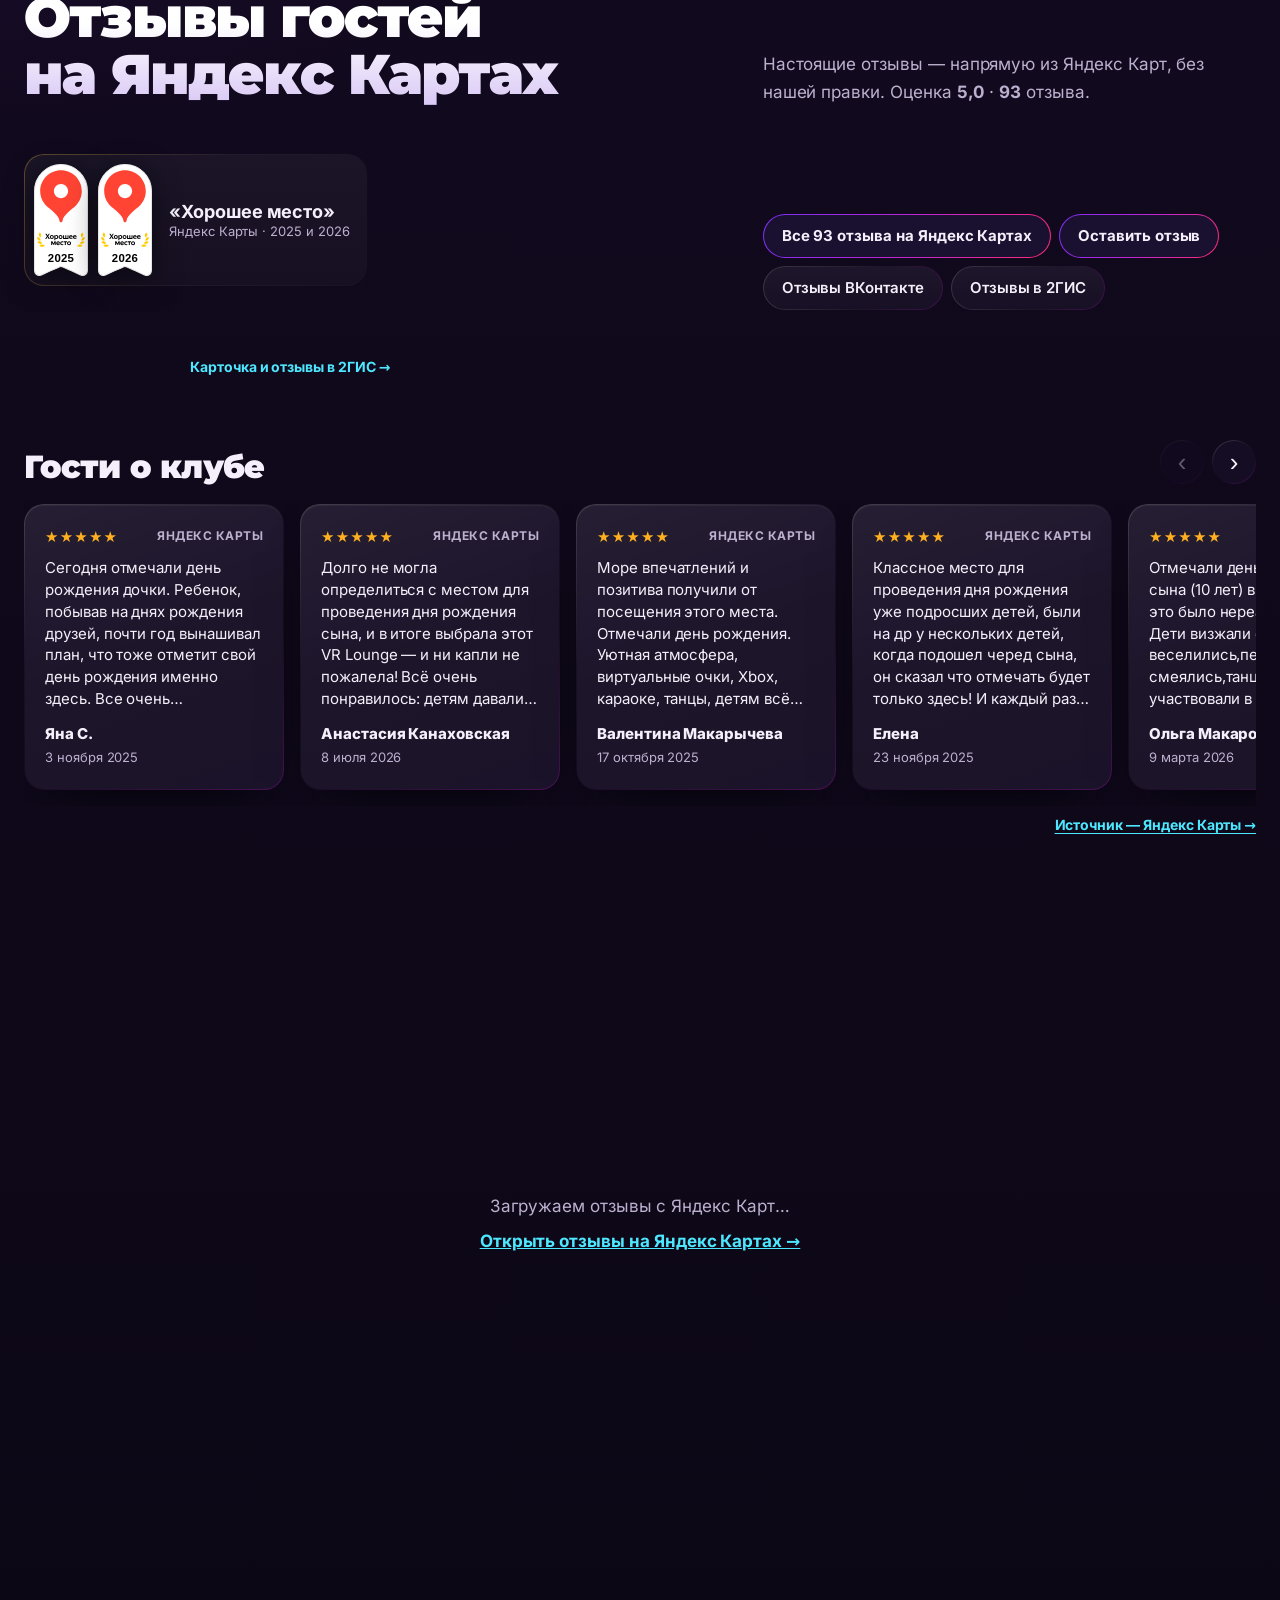
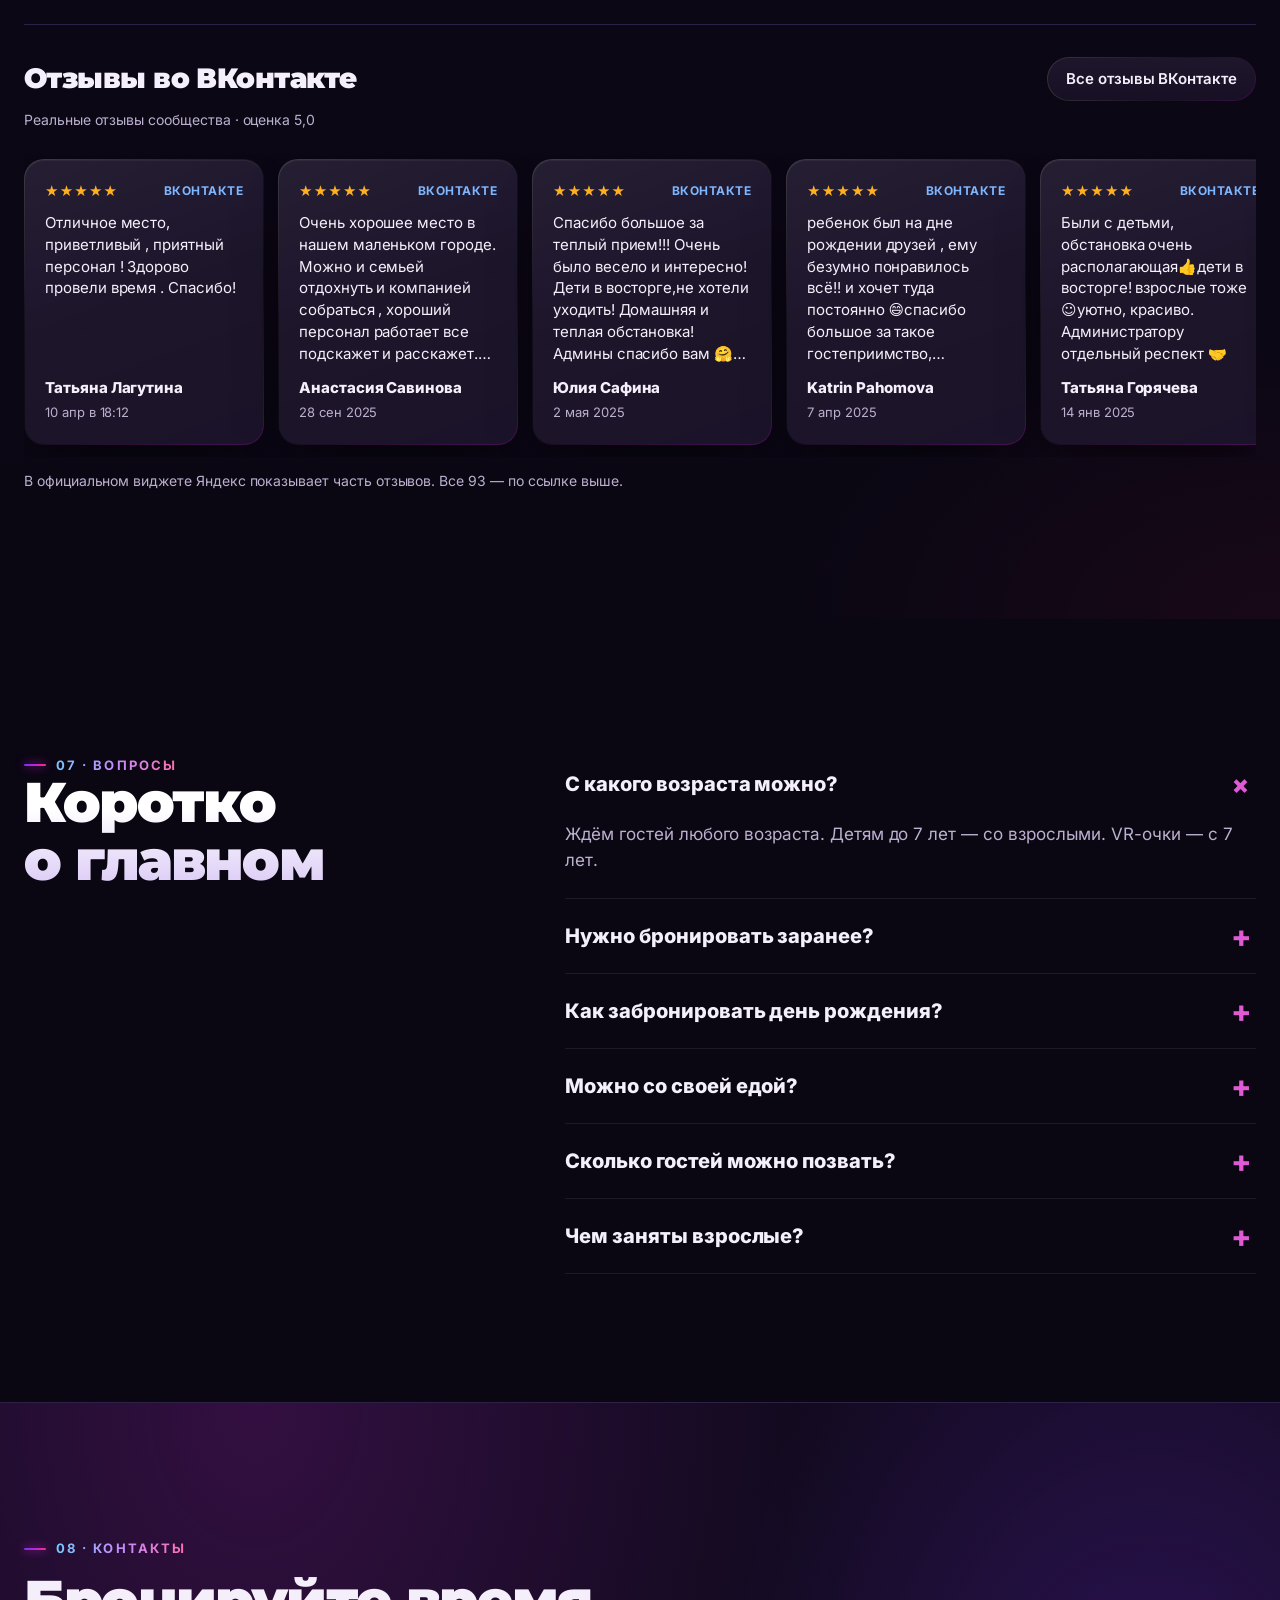
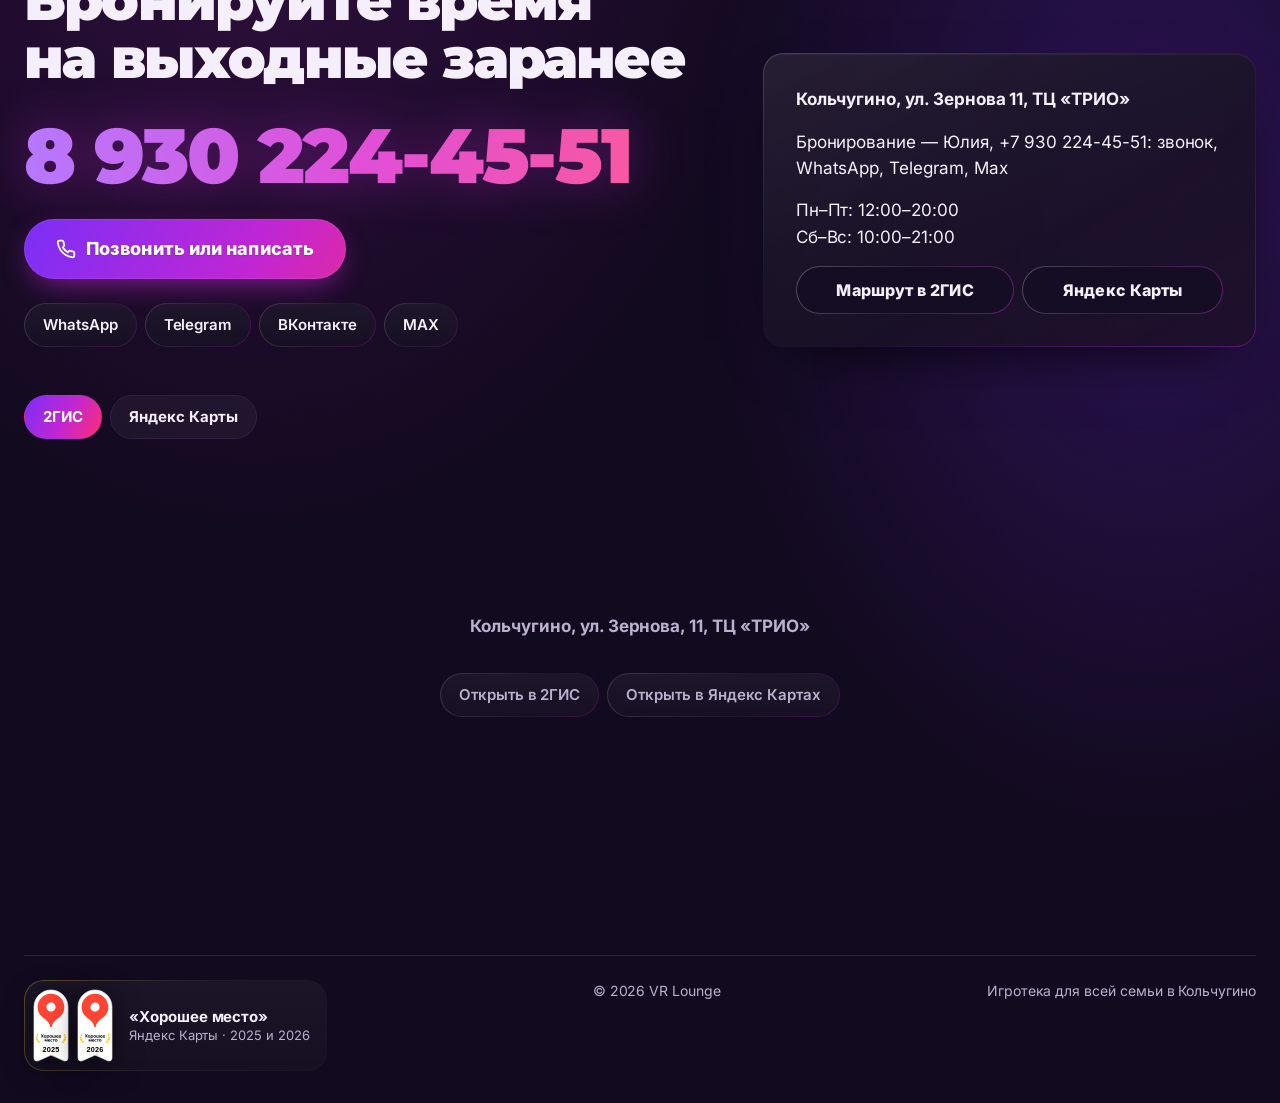
==== commit d1618384: "fix: CTA «Хит» открывает модалку брони, не WhatsApp У «Забронировать Хит» fallback href как у Старт/" ====
--- a/index.html
+++ b/index.html
@@ -311,7 +311,7 @@
       <article class="pack pack--hot"><p class="pack__tag">Выбирают чаще всего</p><p class="pack__name">Хит</p><p class="pack__price">13 900 ₽ <span>· 3 часа</span></p><p class="pack__we">в выходные — 15 900 ₽</p>
         <ul><li>Всё из «Старта» + ещё час</li><li><b>Ведущая на все 3 часа</b>: игры, танцы, квиз «Угадай песню»</li><li><b>Именная песня</b> про именинника — поём и дарим трек</li><li><b>Неоновая вечеринка</b>: зал в неоне</li><li><b>Тематический фотоколлаж-баннер</b> на 4K-проекторе</li><li>Парики и реквизит, VIP-кинотеатр для паузы</li><li>Красивые электронные приглашения — удобно звать друзей</li><li>Каждому гостю — купон −10% на свой праздник</li></ul>
         <p class="pack__fine">Предоплата 3 000 ₽</p>
-        <a class="btn" href="https://wa.me/79302244551" data-book="Пакет «Хит»">Забронировать «Хит»</a></article>
+        <a class="btn" href="tel:+79302244551" data-book="Пакет «Хит»">Забронировать «Хит»</a></article>
       <article class="pack"><p class="pack__name">Макси</p><p class="pack__price">18 900 ₽ <span>· 4 часа</span></p><p class="pack__we">в выходные — 21 900 ₽</p>
         <ul><li>Всё из «Хита» + ещё час</li><li><b>Фотограф</b>, обработанные фото — в течение недели</li><li>Время на торт и чаепитие без спешки</li><li>Удобно, если зовёте и класс, и семью</li><li>Подарки как в «Хите»</li></ul>
         <p class="pack__fine">Предоплата 3 000 ₽</p>
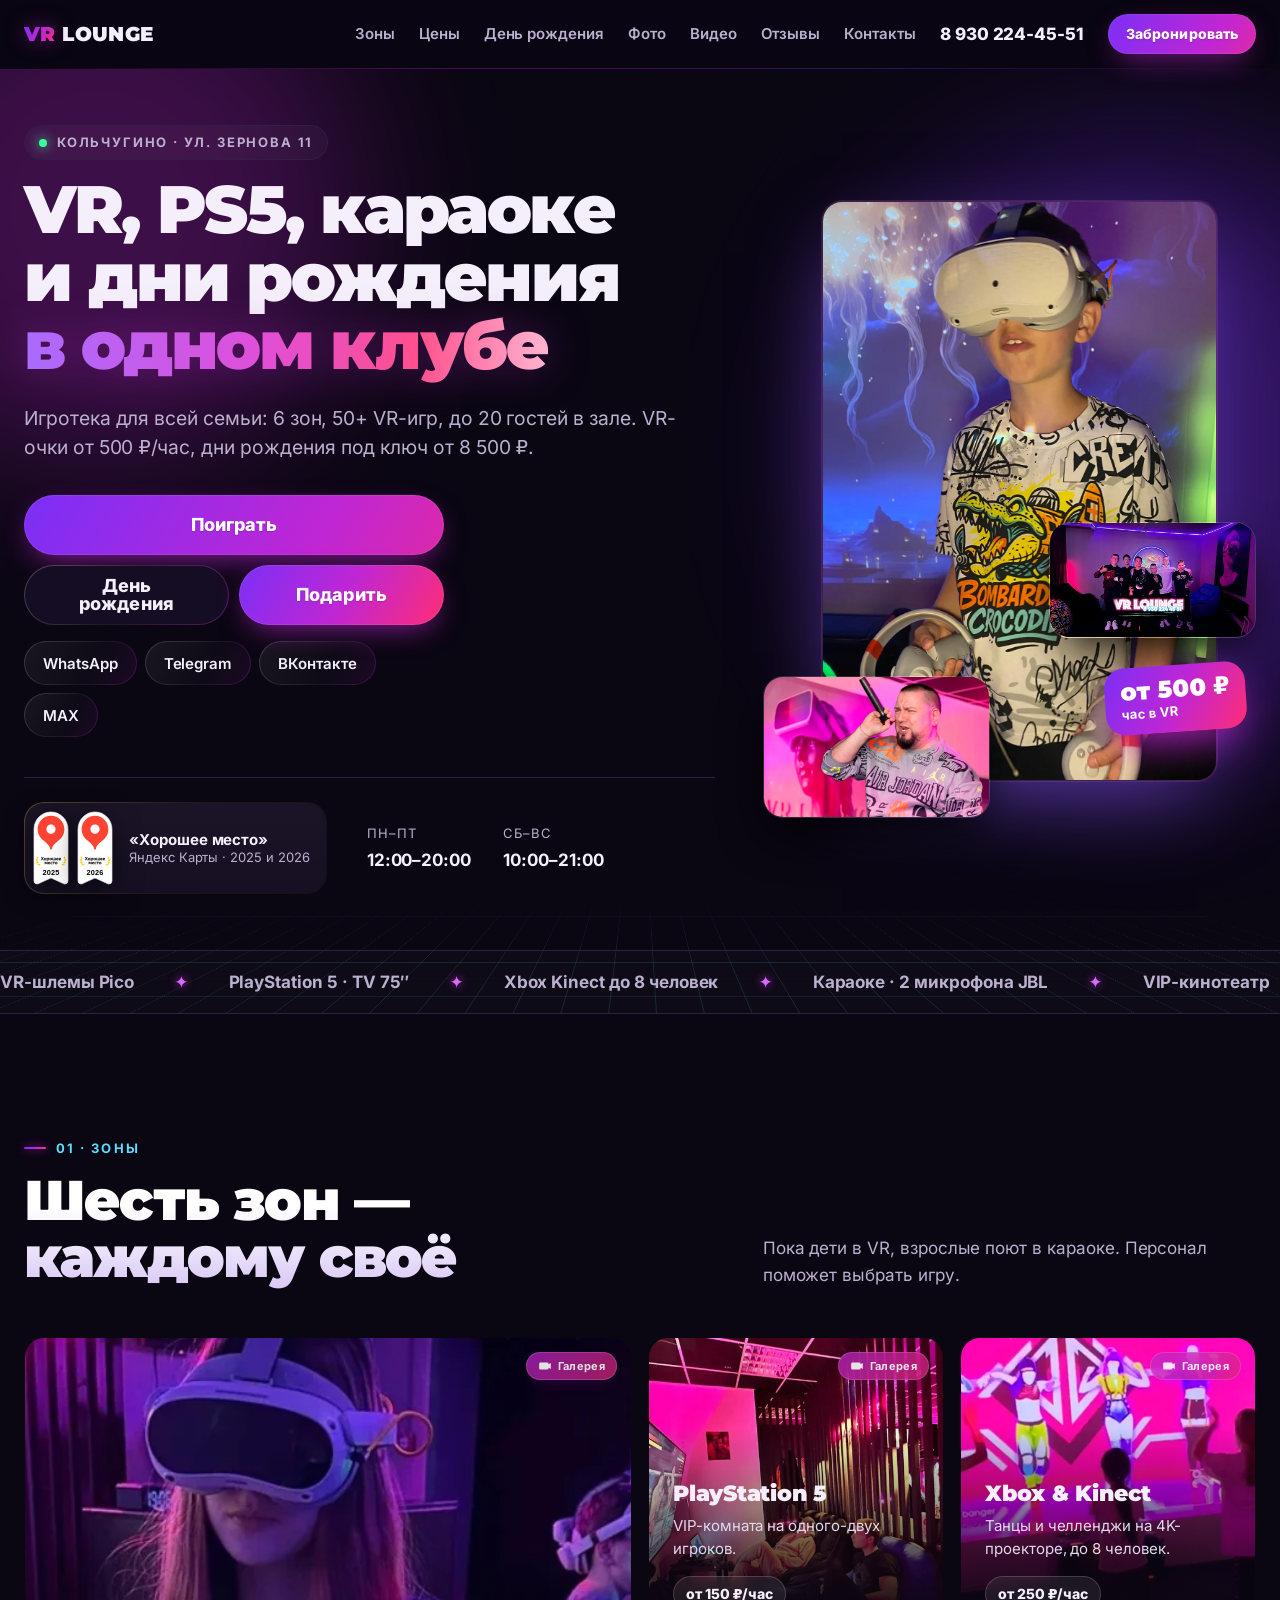
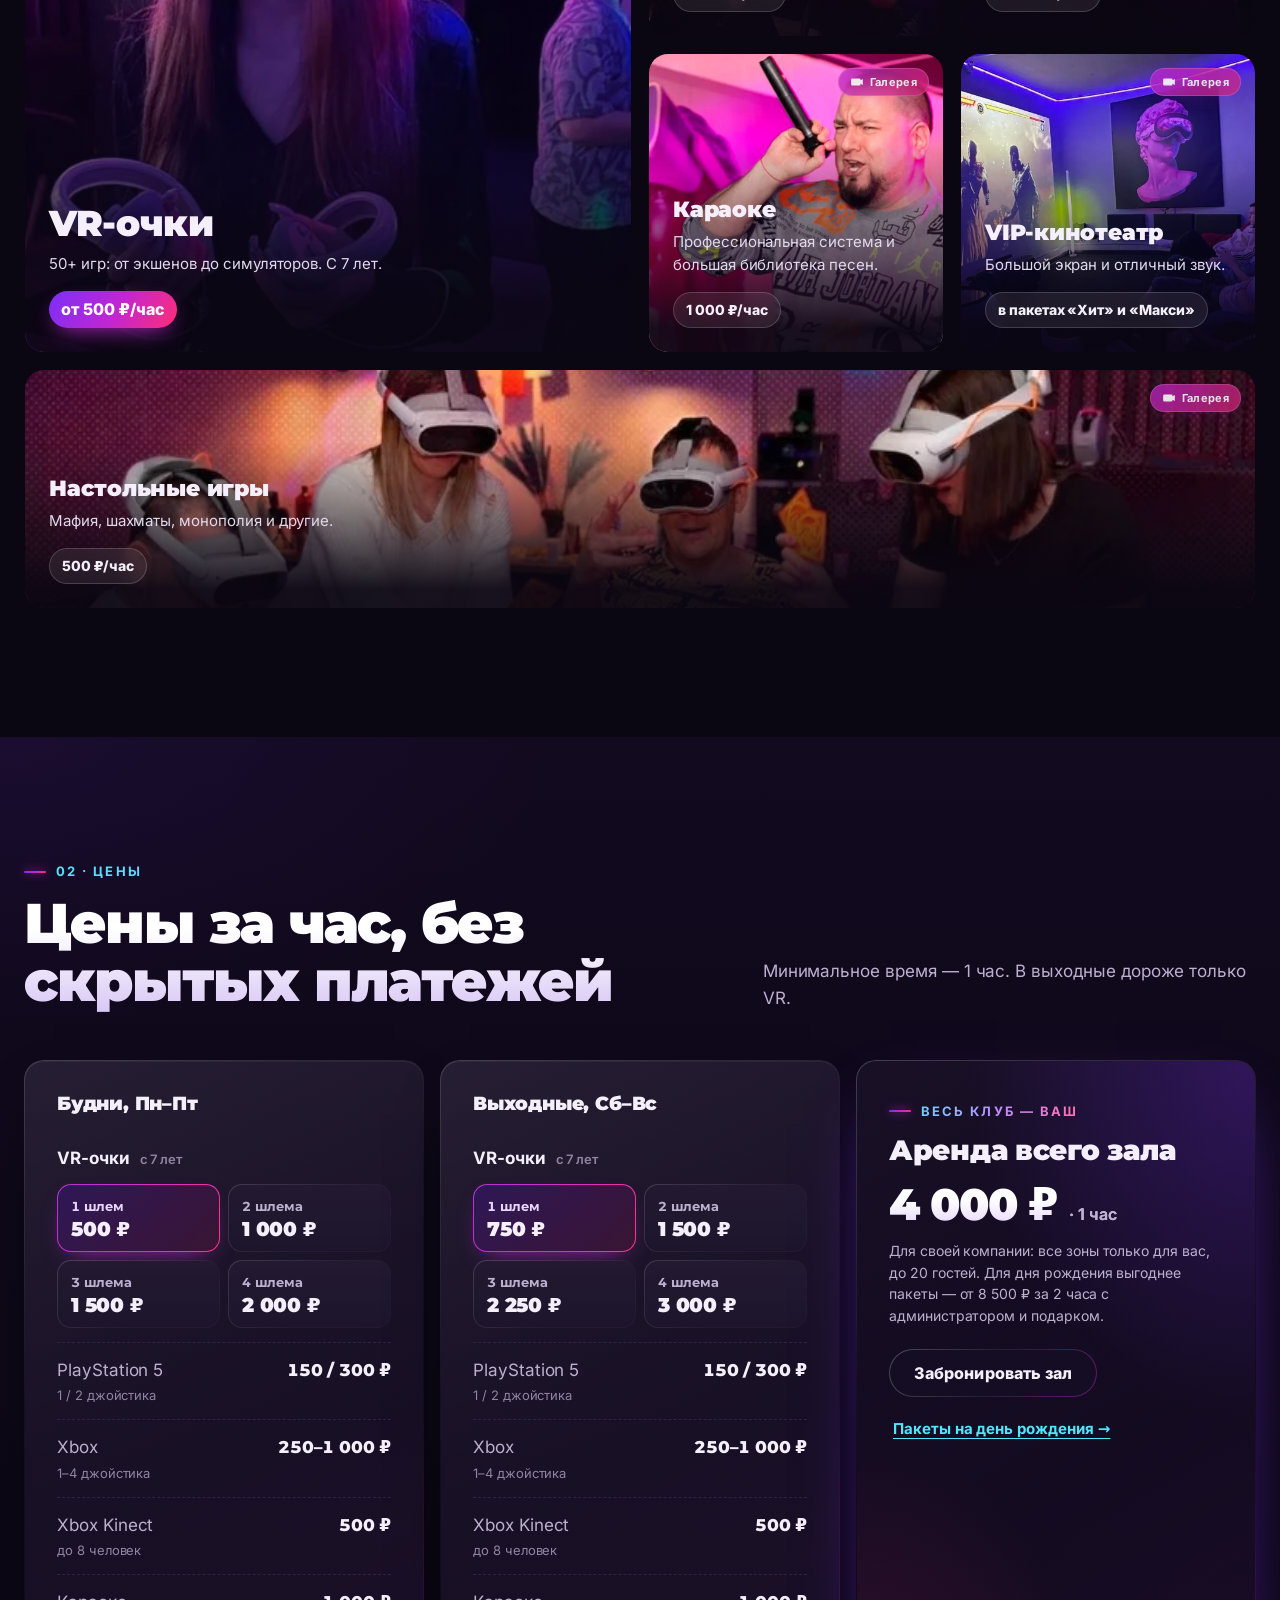
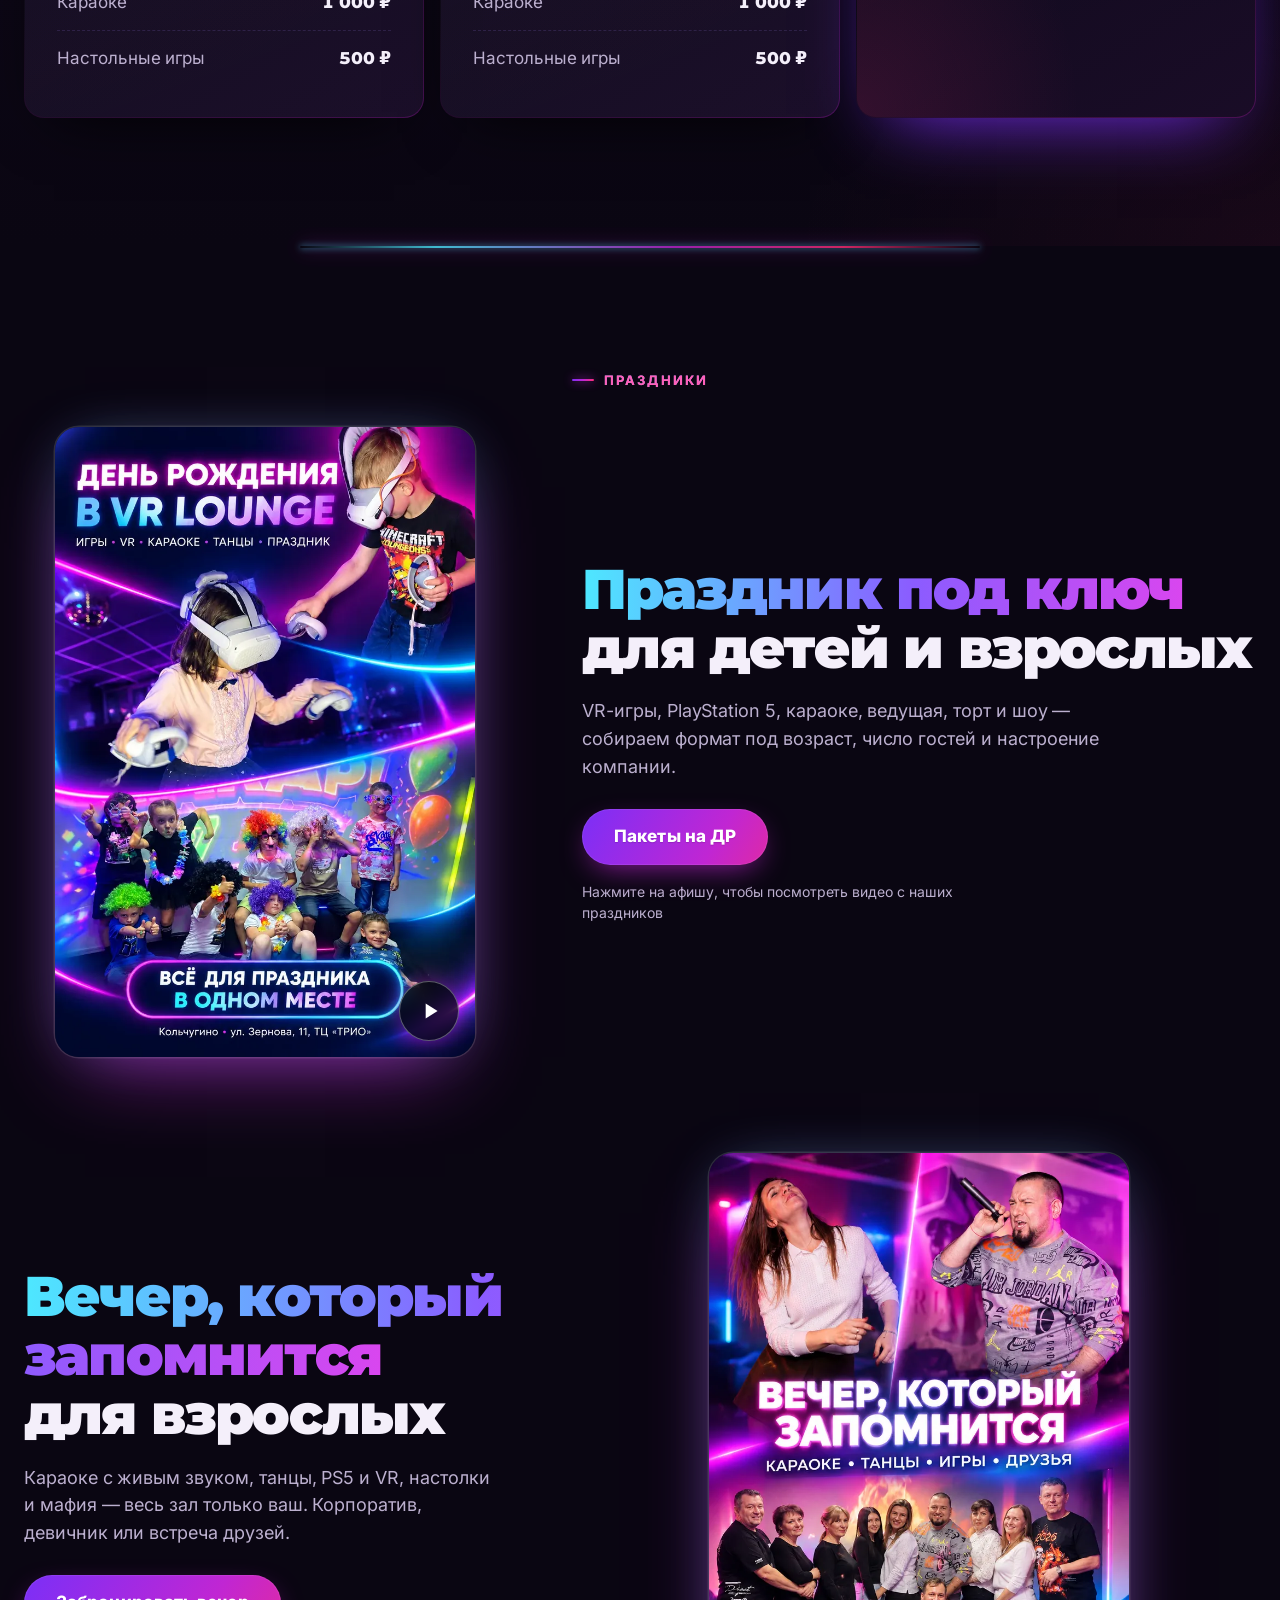
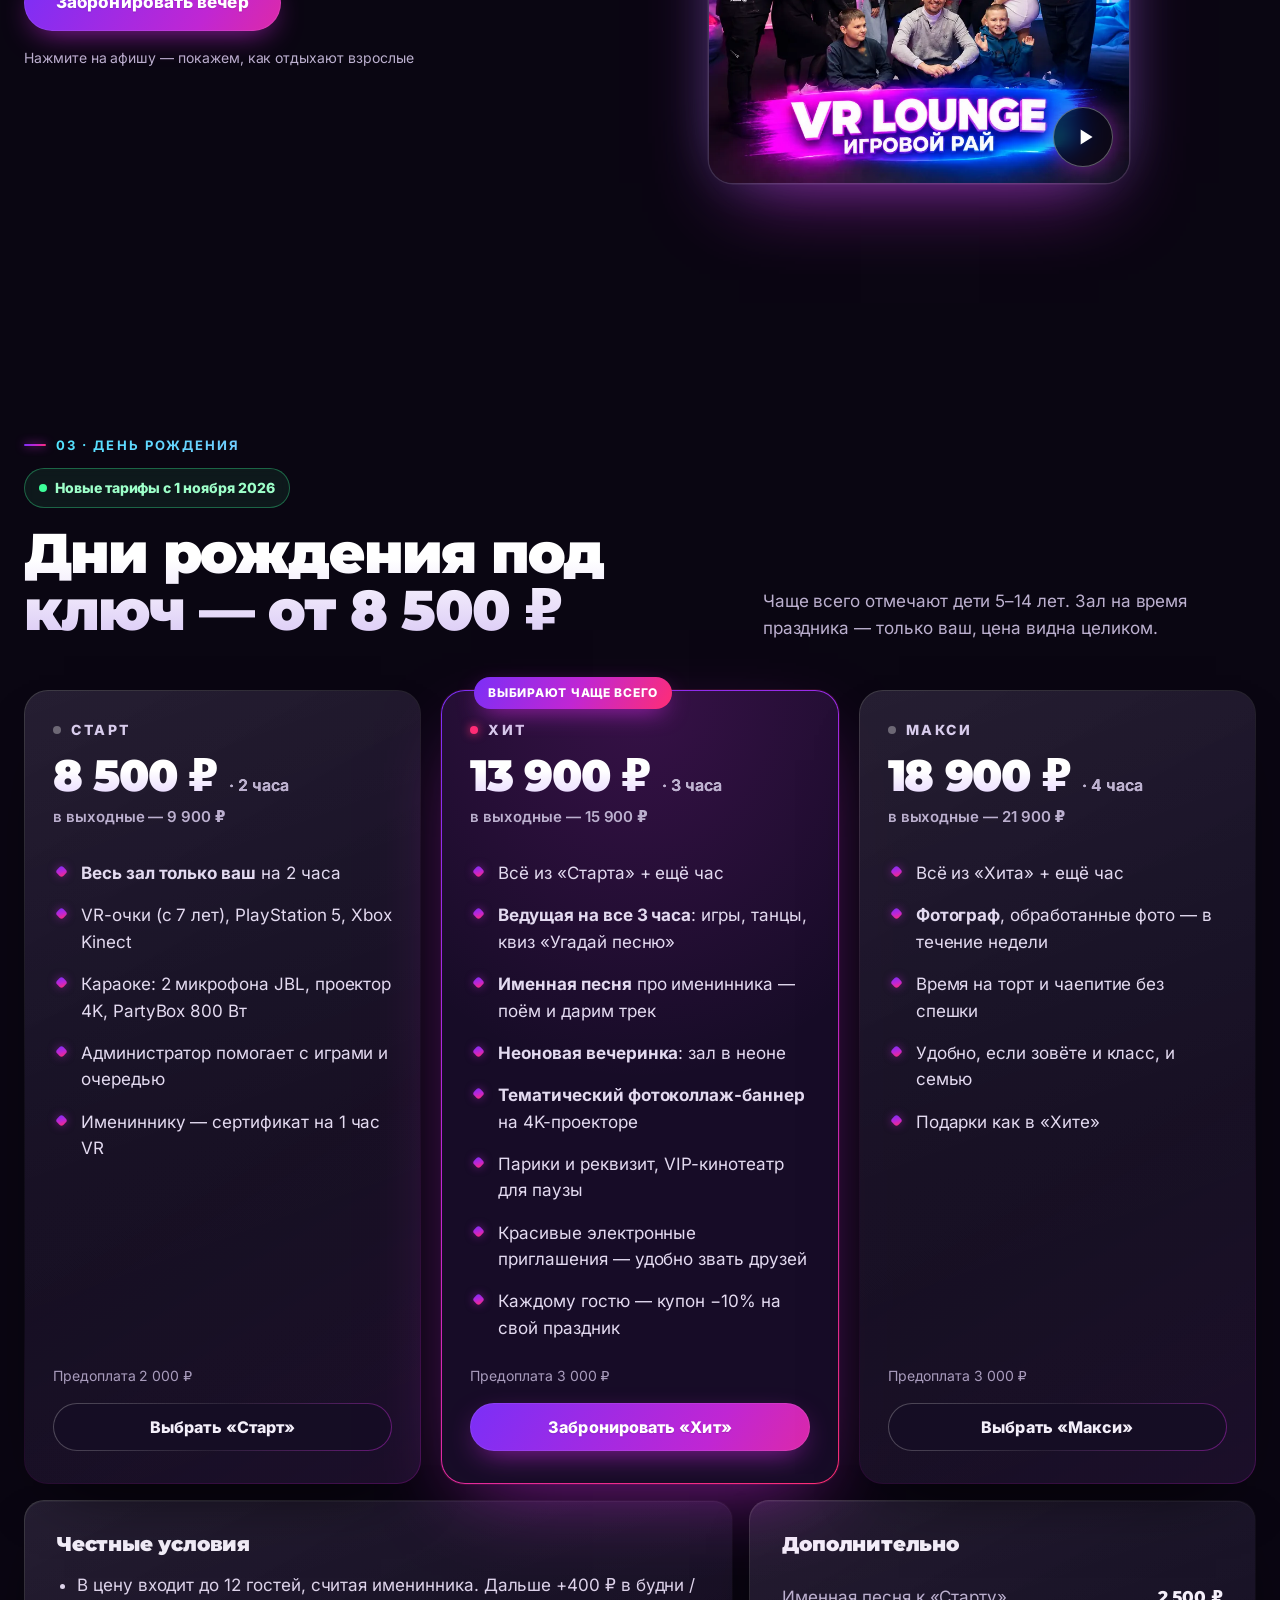
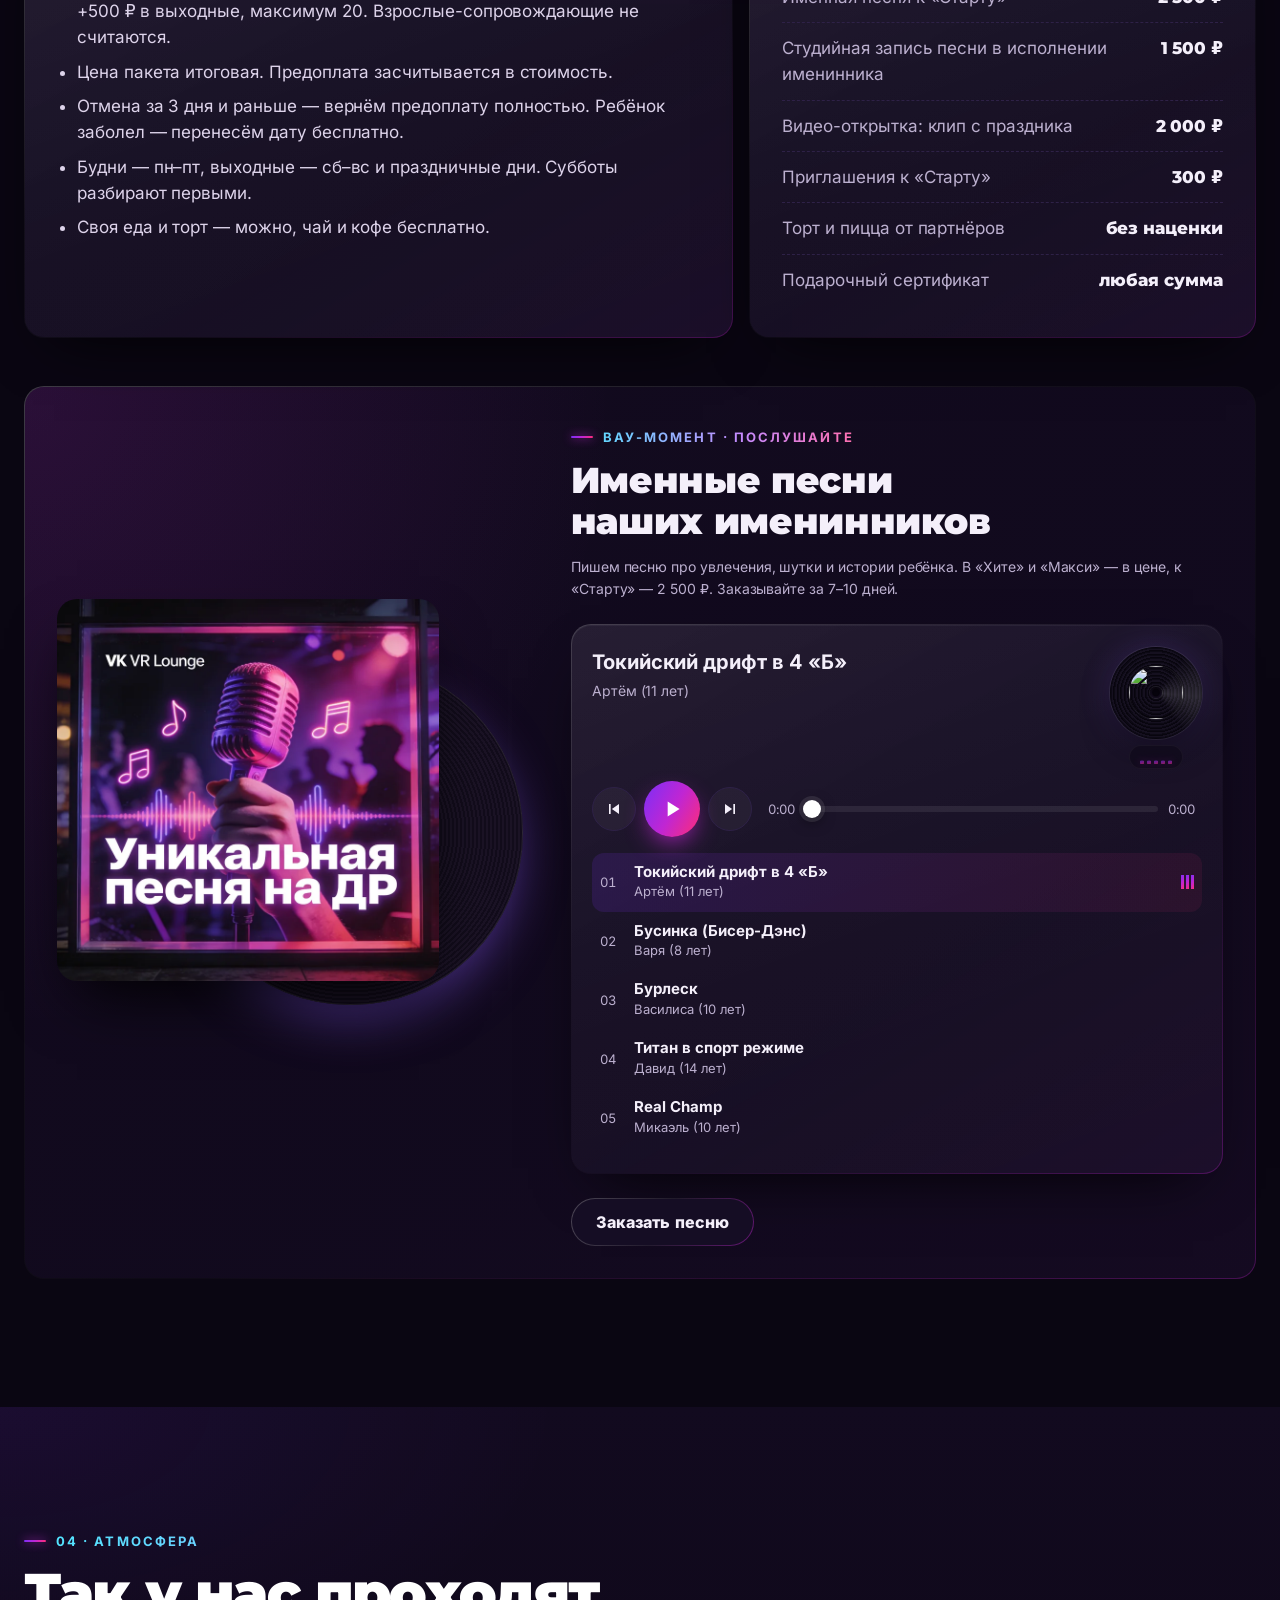
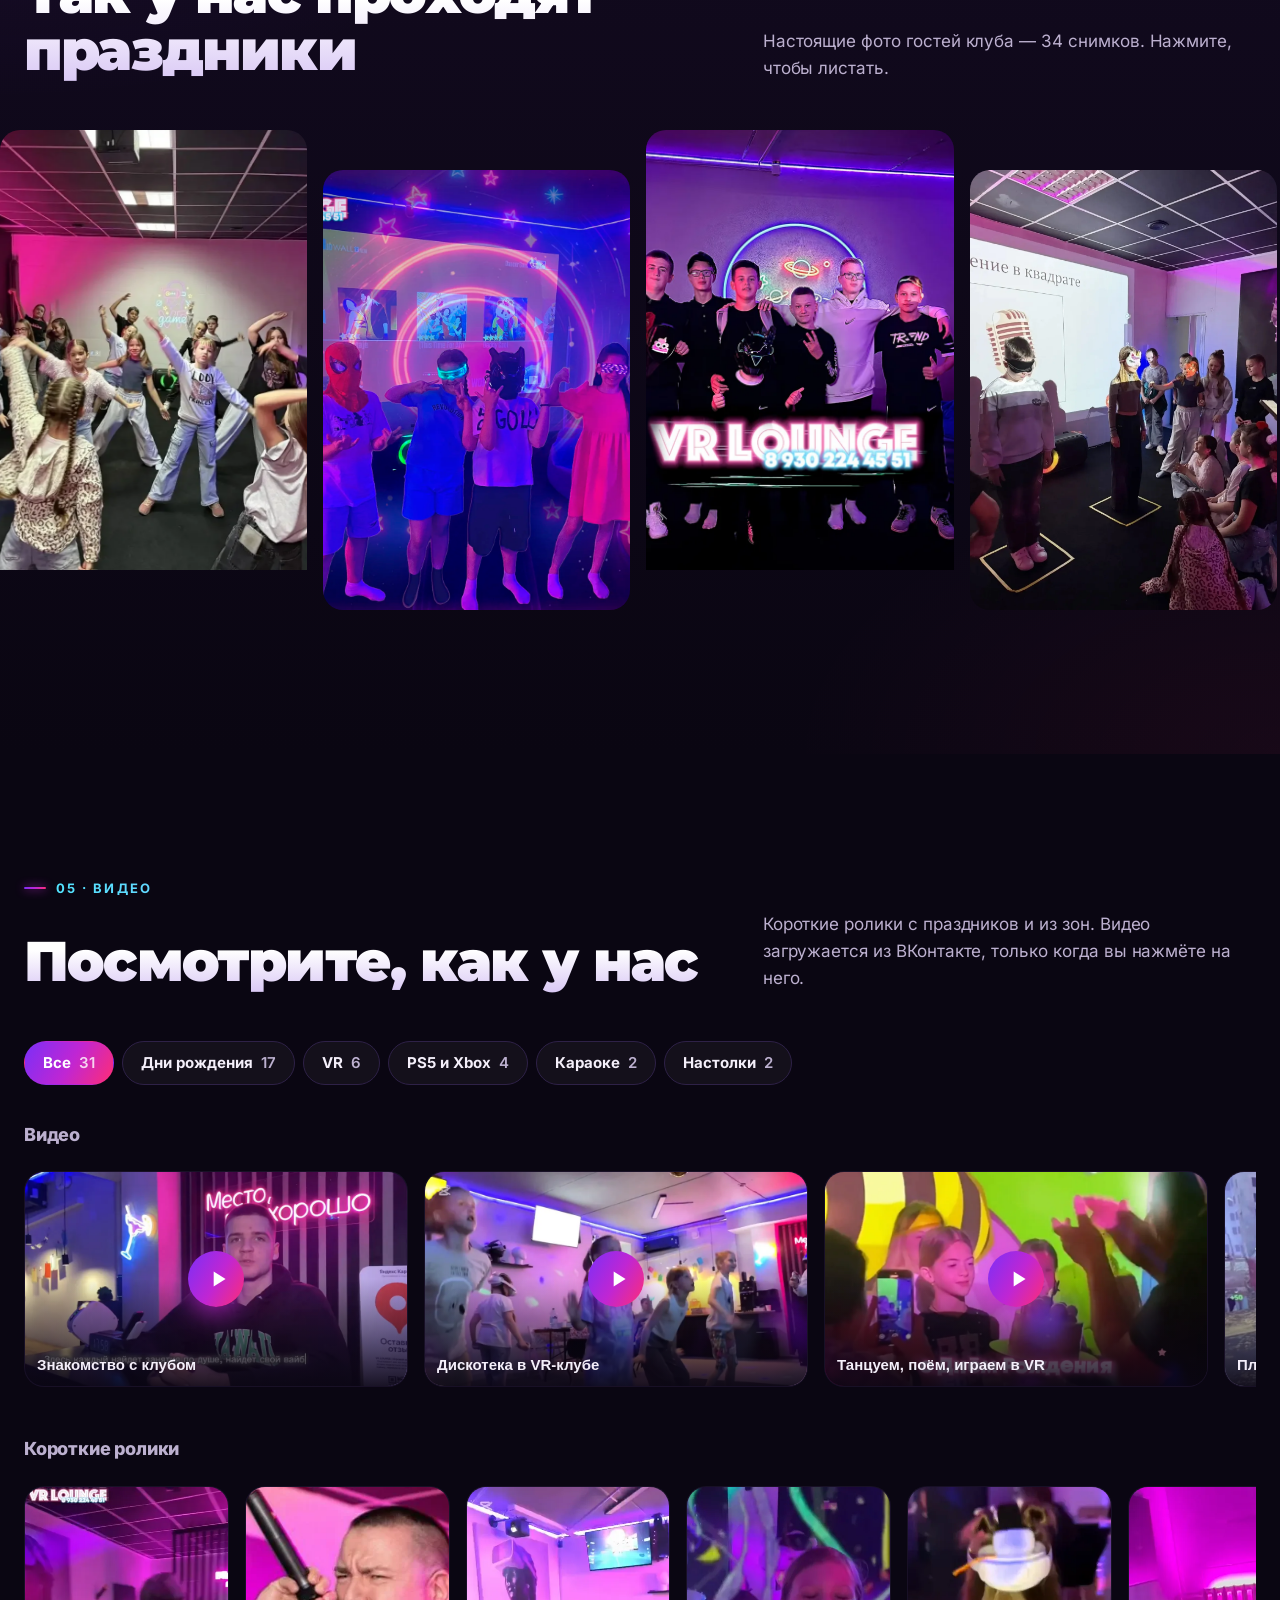
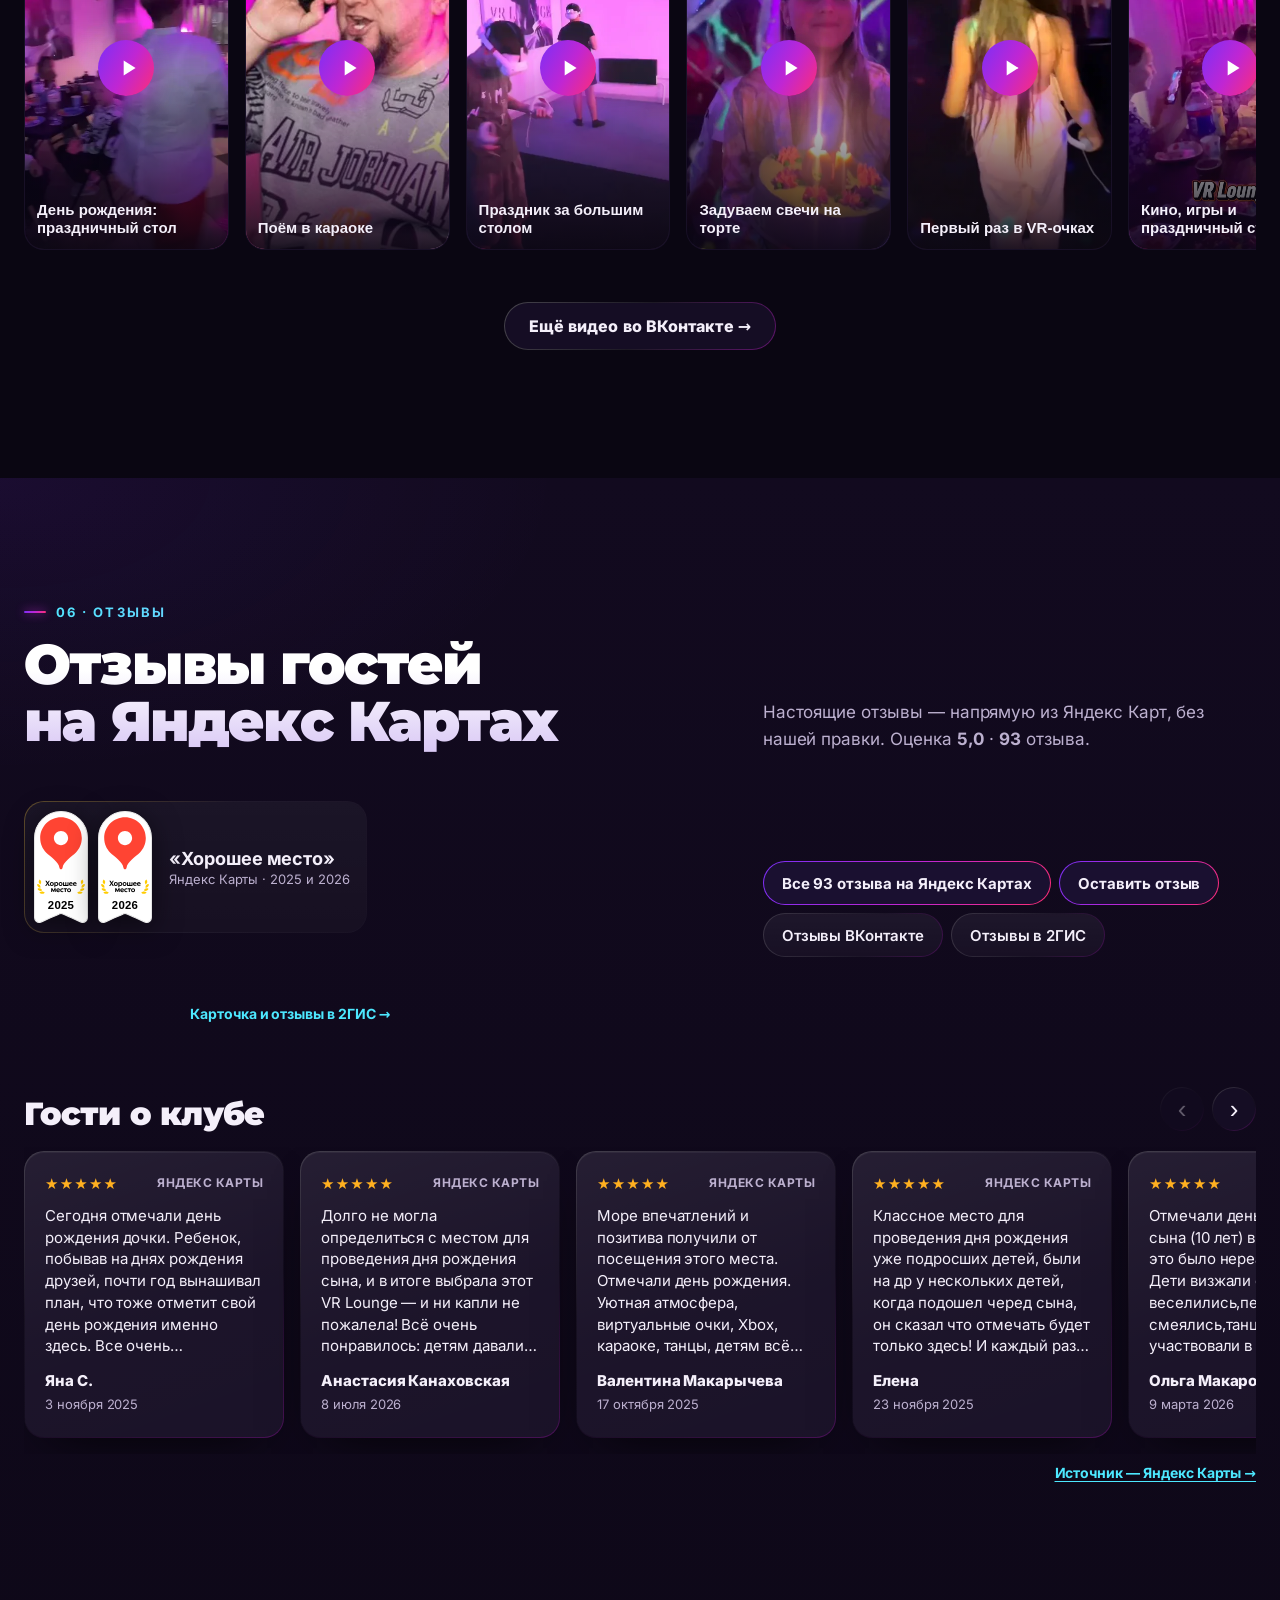
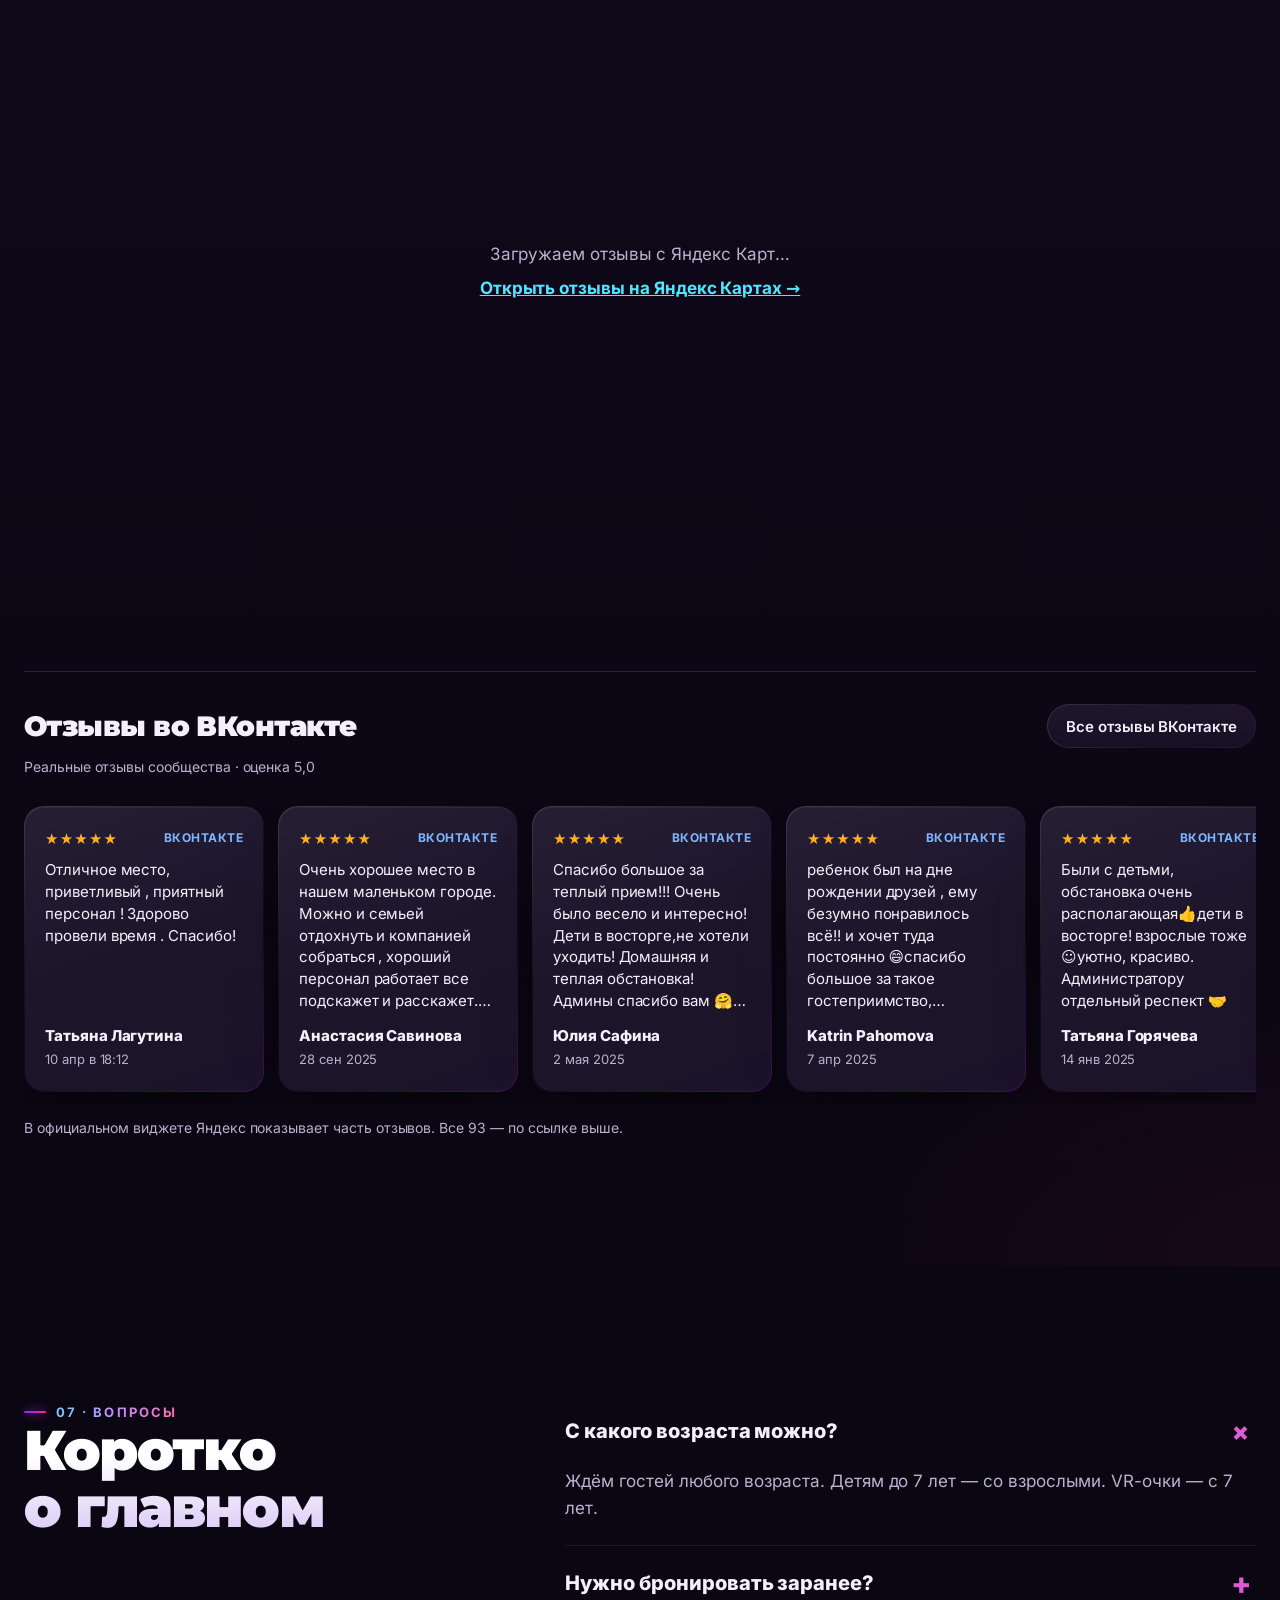
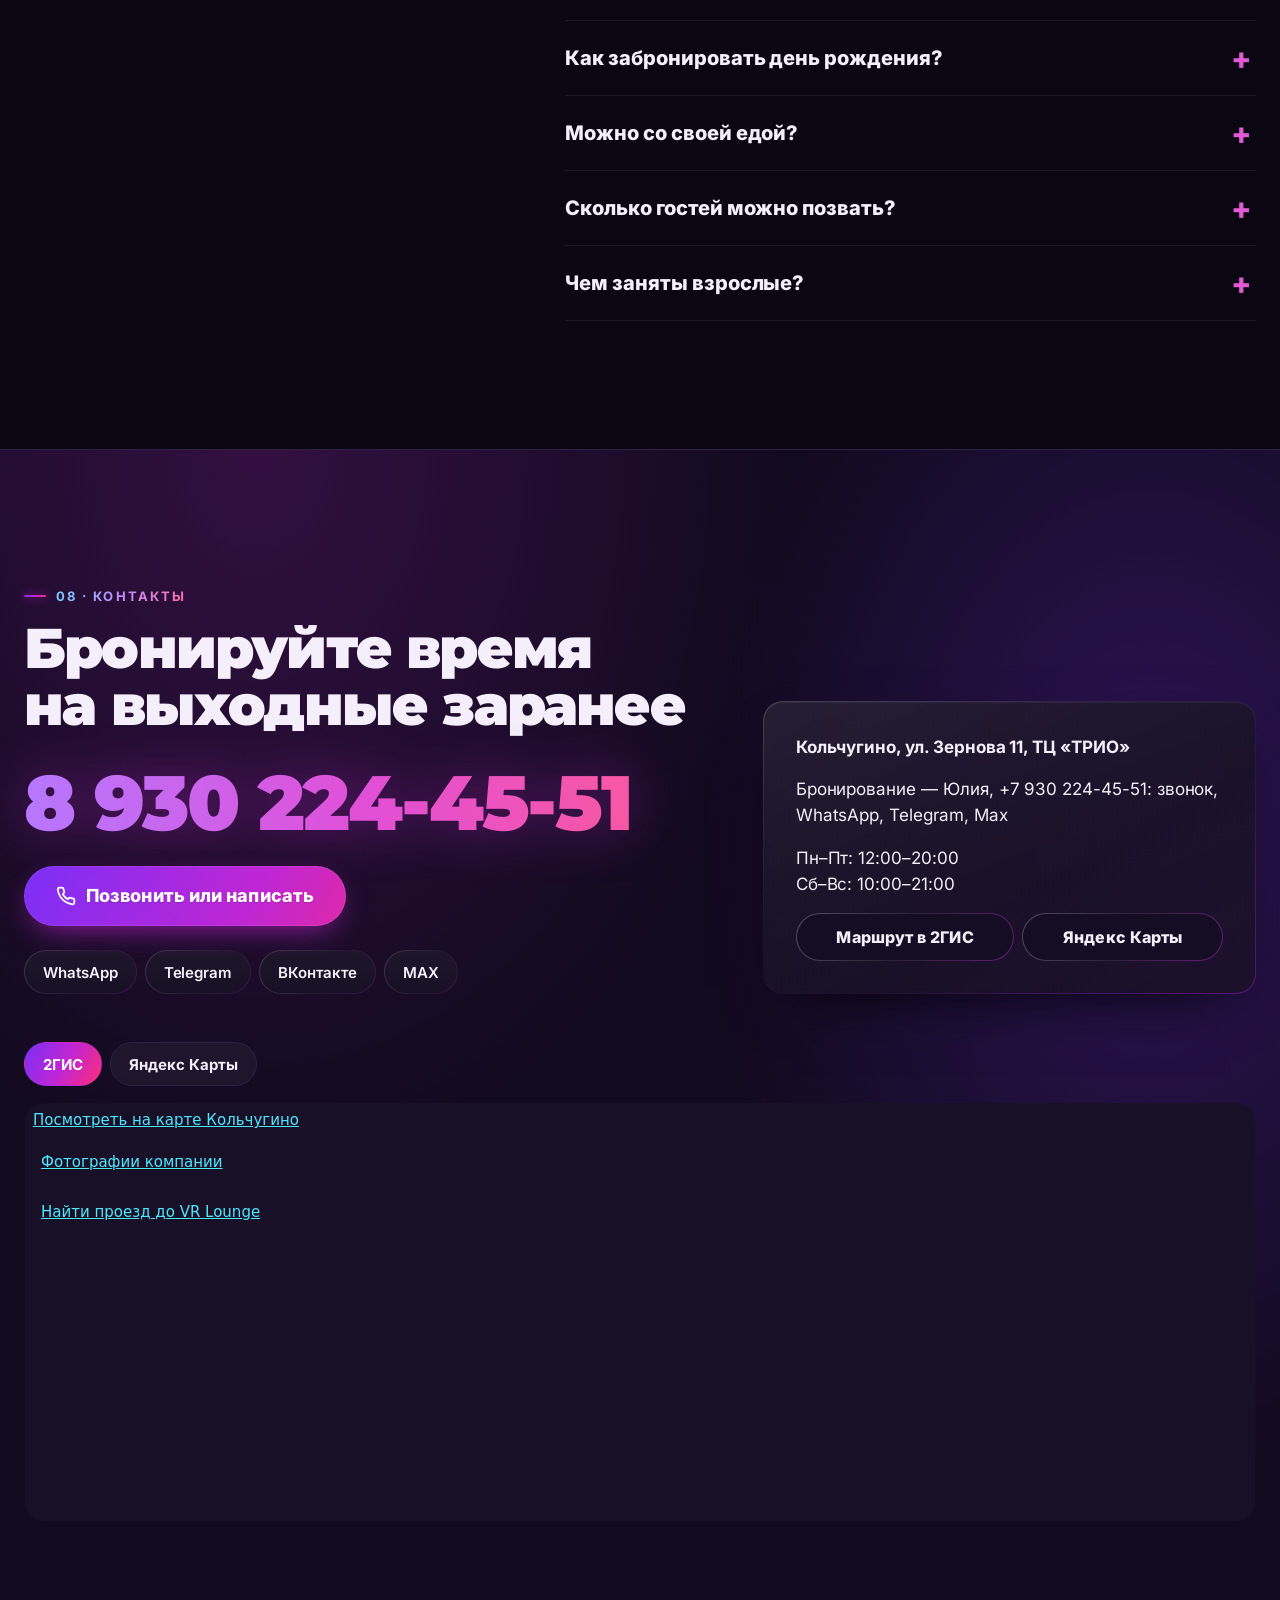
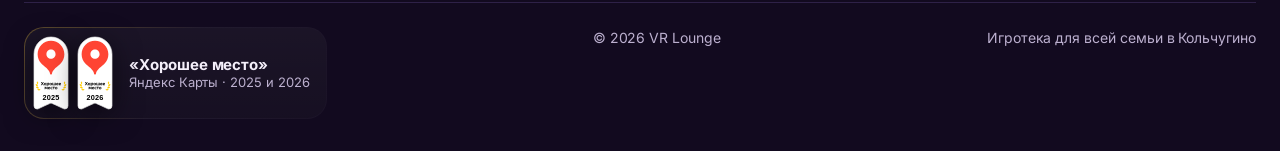
==== commit eddf59df: "Merge b7d58460f049f658ee1690dfc26cff216c01ab15 into d1618384631cfe38617cdabb8386cc71098829c5" ====
--- a/index.html
+++ b/index.html
@@ -342,7 +342,14 @@
           <div class="pl__now">
             <div class="pl__now-row">
               <div class="pl__meta"><b class="pl__title">Токийский дрифт в 4 «Б»</b><span class="pl__artist">Артём (11 лет)</span></div>
-              <div class="pl__viz" aria-hidden="true"><i></i><i></i><i></i><i></i><i></i><i></i><i></i></div>
+              <div class="pl__stage">
+                <div class="pl__vinyl" aria-hidden="true">
+                  <span class="pl__vinyl-label"><img class="pl__cover" src="img/covers/artyom-tokijskij-drift.webp" alt="" width="96" height="96" decoding="async"></span>
+                  <span class="pl__vinyl-shine"></span>
+                  <span class="pl__vinyl-hole"></span>
+                </div>
+                <div class="pl__viz" aria-hidden="true"><i></i><i></i><i></i><i></i><i></i></div>
+              </div>
             </div>
           </div>
           <div class="pl__ctrl">
